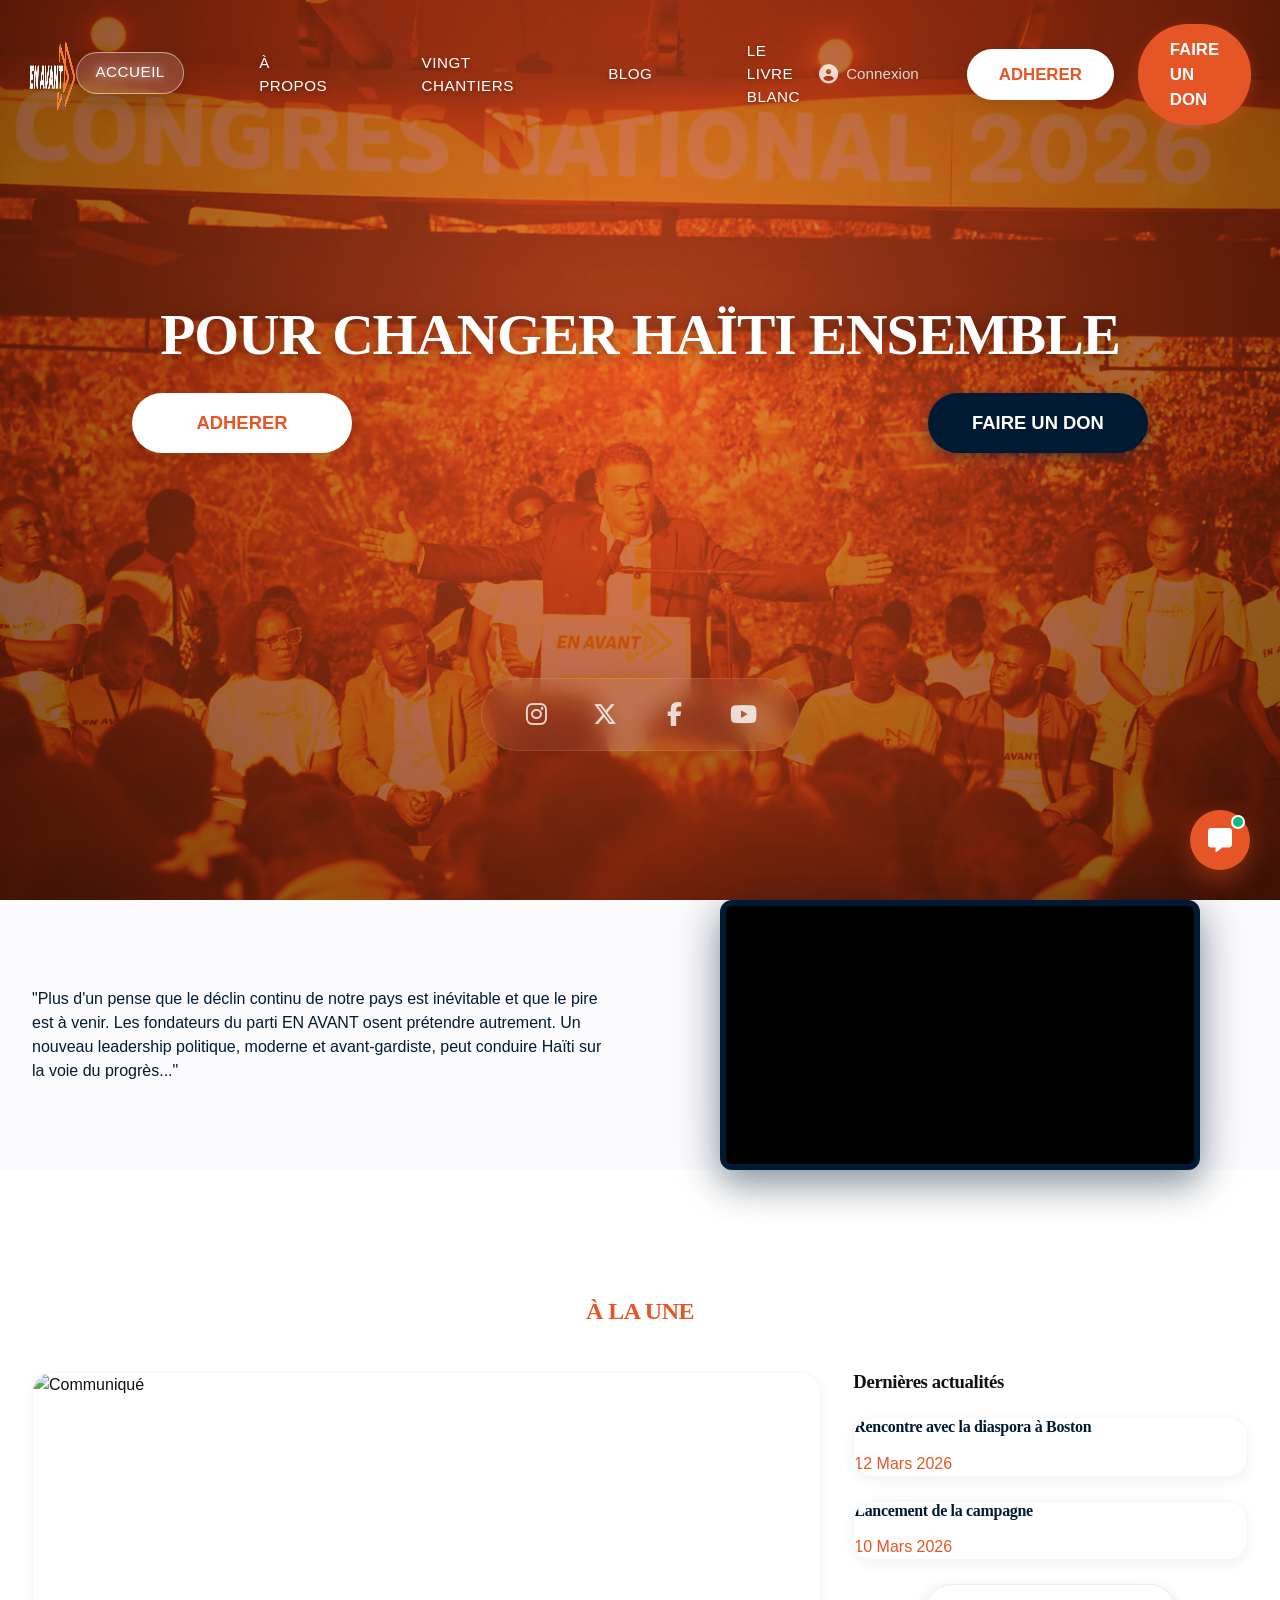
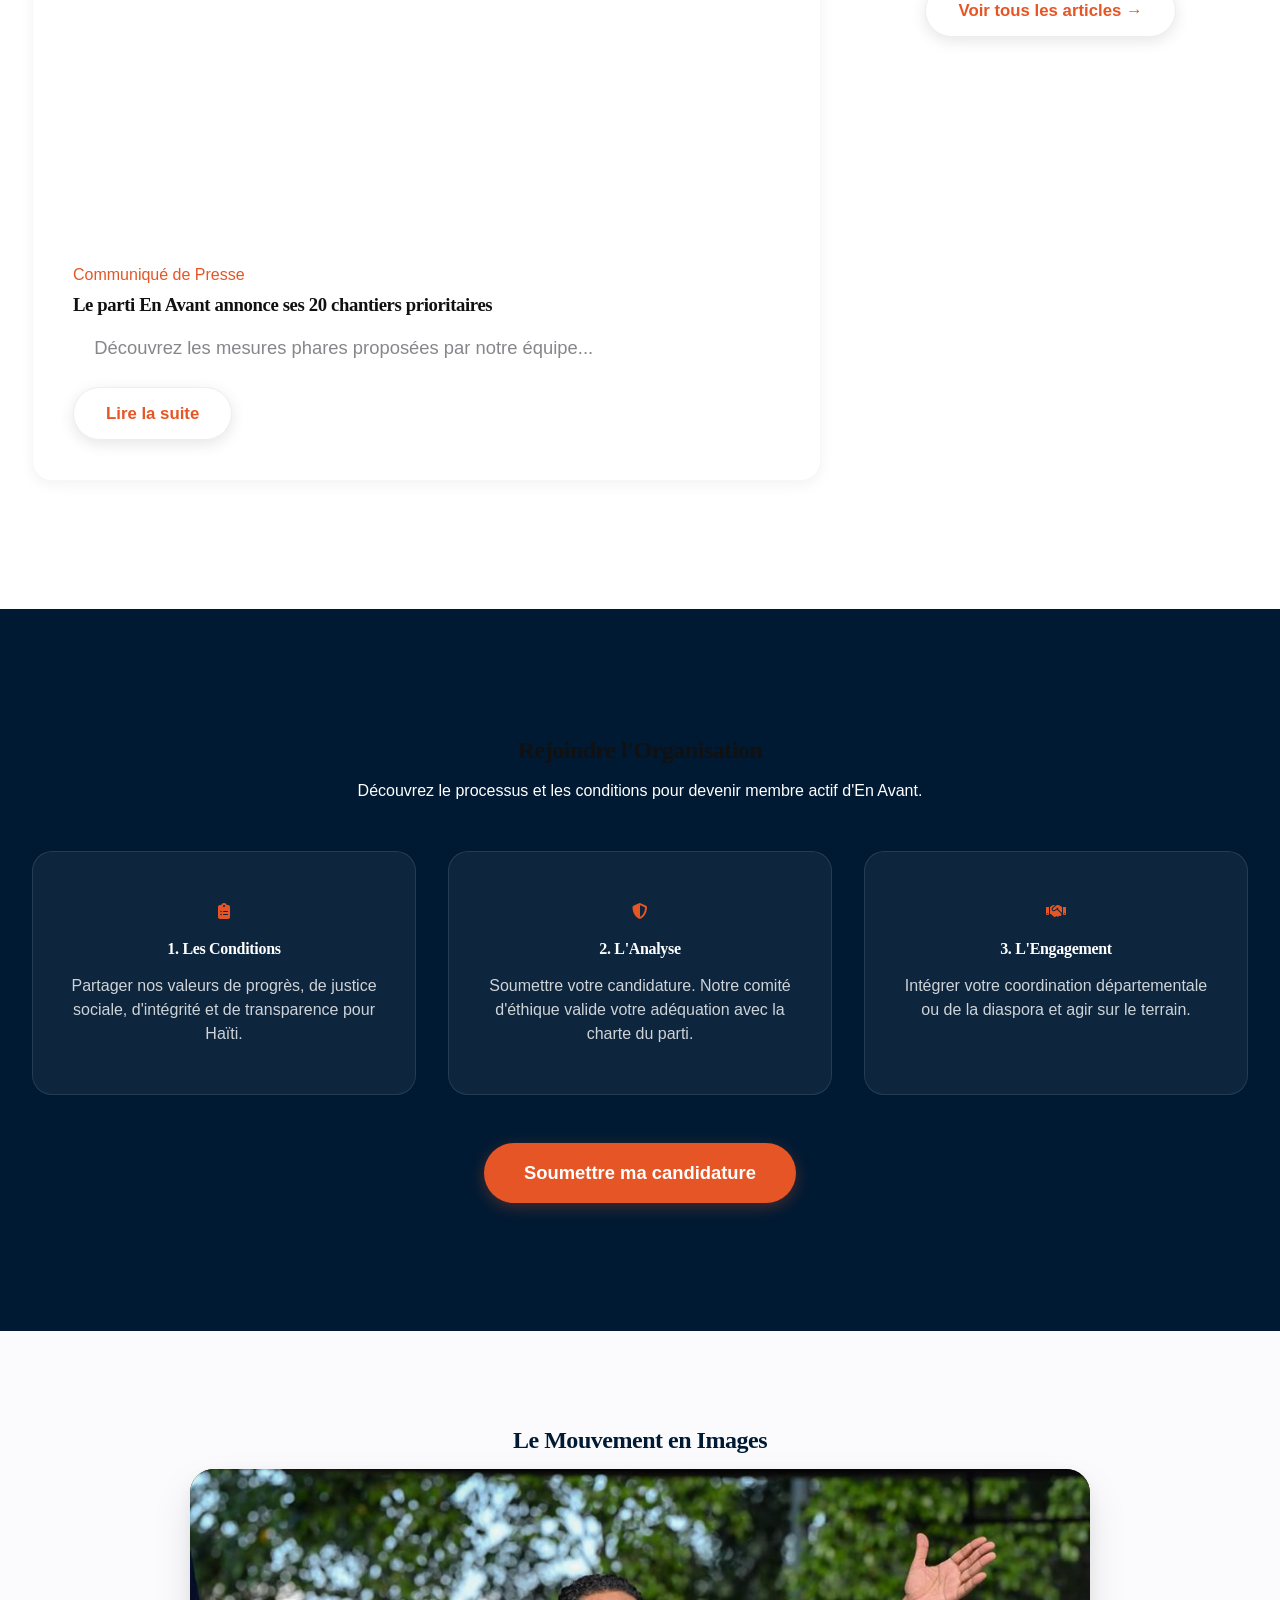
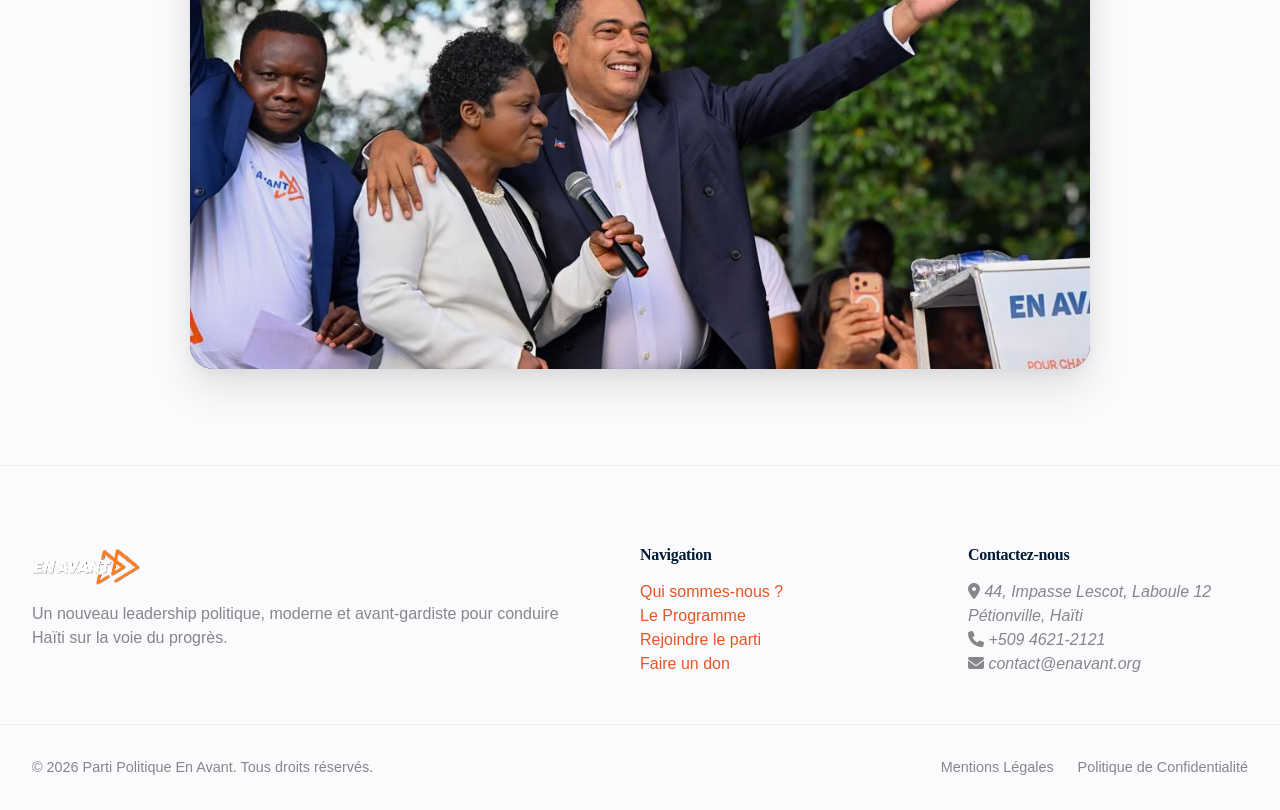
==== index.html @ 516da80d "Modifs dans le CSS" ====
<!DOCTYPE html>
<html lang="fr">
<head>
    <meta charset="UTF-8">
    <meta name="viewport" content="width=device-width, initial-scale=1.0">
    <meta http-equiv="X-UA-Compatible" content="ie=edge">
    
    <title>En Avant | Pour changer Haïti ensemble</title>
    <meta name="description" content="Découvrez le parti politique En Avant. Notre vision, nos 20 chantiers pour Haïti, et comment rejoindre le mouvement.">
    
    <!-- Open Graph & Twitter Cards -->
    <meta property="og:title" content="En Avant | Pour changer Haïti ensemble">
    <meta property="og:description" content="Rejoignez le mouvement pour un nouveau leadership politique, moderne et avant-gardiste.">
    <meta property="og:image" content="https://enavant.org/assets/images/og-banner.jpg">
    <meta property="og:url" content="https://enavant.org">
    <meta name="twitter:card" content="summary_large_image">

    <!-- RESSOURCES EXTERNES -->
    <link rel="preconnect" href="https://fonts.googleapis.com">
    <link rel="preconnect" href="https://fonts.gstatic.com" crossorigin>
    <link rel="stylesheet" href="https://cdnjs.cloudflare.com/ajax/libs/font-awesome/6.5.1/css/all.min.css">
    <link rel="stylesheet" href="css/style.css">
</head>
<body>

    <!-- 1. RIDEAU DE TRANSITION (Loader Chromatique) -->
    <div id="page-transition-loader" class="loader-overlay loader-active">
        <img src="pictures/logo/logo.png" alt="Chargement En Avant" class="loader-logo">
        <div class="spinner-border"></div>
    </div>

    <!-- 2. EN-TÊTE (HEADER DARK GLASS STICKY) -->
    <header id="main-header">
        <div class="container header-container">
            
            <div class="header-logo">
                <a href="index.html" aria-label="Retour à l'accueil">
                    <img src="pictures/logo/logo.png" alt="Logo En Avant">
                </a>
            </div>

            <!-- Navigation Principale (et Panneau Mobile) -->
            <nav id="main-nav" class="header-nav" aria-label="Menu principal">
                <ul>
                    <li><a href="index.html" class="active">ACCUEIL</a></li>
                    <li class="dropdown">
                        <a href="a-propos.html">À PROPOS <i class="icon-chevron-down"></i></a>
                        <ul class="dropdown-menu">
                            <li><a href="a-propos.html#historique">HISTORIQUE</a></li>
                            <li><a href="organisation.html">ORGANISATION</a></li>
                        </ul>
                    </li>
                    <li><a href="vingt-chantiers.html">VINGT CHANTIERS</a></li>
                    <li><a href="blog.html">BLOG</a></li>
                    <li><a href="livre-blanc.html">LE LIVRE BLANC</a></li>
                    
                    <!-- BOUTONS POUR LE MENU MOBILE UNIQUEMENT -->
                    <li class="mobile-only-link mt-4"><a href="login.html"><i class="fa-solid fa-circle-user"></i> Connexion</a></li>
                    <li class="mobile-only-btn"><a href="adherer.html" class="btn btn-outline-primary w-100">Adhérer</a></li>
                    <li class="mobile-only-btn"><a href="don.html" class="btn btn-primary w-100">Faire un don</a></li>
                </ul>
            </nav>

            <div class="header-actions">
                <a href="login.html" class="nav-login" aria-label="Espace Membre">
                    <i class="fa-solid fa-circle-user"></i> Connexion
                </a>
                <div id="google_translate_element" class="translate-widget"></div>
                <a href="adherer.html" class="btn btn-white">ADHERER</a>
                <a href="don.html" class="btn btn-primary">FAIRE UN DON</a>
                
                <button id="btn-mobile-menu" class="btn-hamburger" aria-label="Ouvrir le menu">
                    <span></span><span></span><span></span>
                </button>
            </div>
        </div>
    </header>

    <!-- 3. CONTENU PRINCIPAL -->
    <main>
        
        <!-- HERO BANNER -->
        <section id="hero" class="hero-section">
            <div class="hero-overlay"></div>
            
            <div class="container hero-content text-center">
                <h1 class="hero-title reveal-hidden">POUR CHANGER HAÏTI ENSEMBLE</h1>
                
                <div class="hero-buttons reveal-hidden delay-1">
                    <a href="adherer.html" class="btn btn-white btn-lg">ADHERER</a>
                    <a href="don.html" class="btn btn-primary btn-lg">FAIRE UN DON</a>
                </div>
                
                <ul class="hero-socials reveal-hidden delay-2">
                    <li><a href="https://www.instagram.com/enavant.ht" target="_blank"><i class="fa-brands fa-instagram"></i></a></li>
                    <li><a href="https://x.com/EnAvantHT" target="_blank"><i class="fa-brands fa-x-twitter"></i></a></li>
                    <li><a href="https://www.facebook.com/enavant.ht" target="_blank"><i class="fa-brands fa-facebook-f"></i></a></li>
                    <li><a href="https://www.youtube.com/@mouvementenavant9694" target="_blank"><i class="fa-brands fa-youtube"></i></a></li>
                </ul>
            </div>
        </section>

        <!-- VISION & VIDÉO -->
        <section id="vision" class="vision-section section-diagonale">
            <div class="container">
                <div class="vision-grid">
                    <div class="vision-text reveal-from-left">
                        <blockquote>
                            <p class="h3 fw-light text-secondary">
                                "Plus d'un pense que le déclin continu de notre pays est inévitable et que le pire est à venir. Les fondateurs du parti EN AVANT osent prétendre autrement. Un nouveau leadership politique, moderne et avant-gardiste, peut conduire Haïti sur la voie du progrès..."
                            </p>
                        </blockquote>
                    </div>
                    <div class="vision-video reveal-from-right">
                        <div class="vision-video-wrapper">
                            <!-- CODE CORRIGÉ : L'URL de la vidéo est réparée -->
                            <iframe 
                                src="https://www.youtube.com/embed/DyB86KKDdCI?autoplay=1&mute=1&loop=1&playlist=DyB86KKDdCI&controls=0&showinfo=0&rel=0&modestbranding=1" 
                                title="Vidéo En Avant" 
                                frameborder="0" 
                                allow="accelerometer; autoplay; clipboard-write; encrypted-media; gyroscope; picture-in-picture" 
                                allowfullscreen>
                            </iframe>
                        </div>
                    </div>
                </div>
            </div>
        </section>

        <!-- ACTUALITÉS -->
        <section id="actualites" class="news-section bg-light">
            <div class="container">
                <h2 class="section-title text-center text-primary reveal-hidden">À LA UNE</h2>
                <div class="blog-layout mt-5">
                    <article class="card card-featured reveal-from-left">
                        <div class="image-zoom-container">
                            <img src="pictures/une-press.jpg" alt="Communiqué" class="image-zoom-target" loading="lazy">
                        </div>
                        <div class="card-body">
                            <span class="badge text-primary">Communiqué de Presse</span>
                            <h3 class="card-title mt-2">Le parti En Avant annonce ses 20 chantiers prioritaires</h3>
                            <p class="card-text editorial-content mt-3">Découvrez les mesures phares proposées par notre équipe...</p>
                            <a href="article-details.html" class="btn btn-white mt-4" style="border: 1px solid #eee;">Lire la suite</a>
                        </div>
                    </article>
                    <aside class="news-sidebar reveal-from-right">
                        <h3 class="sidebar-title mb-4">Dernières actualités</h3>
                        <ul class="news-list">
                            <li class="news-item card mb-4"><a href="#" class="d-block p-4"><h4 class="news-item-title text-secondary">Rencontre avec la diaspora à Boston</h4><span class="news-date text-muted">12 Mars 2026</span></a></li>
                            <li class="news-item card mb-4"><a href="#" class="d-block p-4"><h4 class="news-item-title text-secondary">Lancement de la campagne</h4><span class="news-date text-muted">10 Mars 2026</span></a></li>
                            <li class="news-item-more mt-4 text-center"><a href="blog.html" class="btn btn-white" style="border: 1px solid #eee;">Voir tous les articles →</a></li>
                        </ul>
                    </aside>
                </div>
            </div>
        </section>

        <!-- ORGANISATION & ADHÉSION -->
        <section id="rejoindre" class="join-section">
            <div class="container">
                <div class="text-center">
                    <h2 class="section-title text-white reveal-hidden">Rejoindre l'Organisation</h2>
                    <p class="lead reveal-hidden delay-1 mt-3 text-white">Découvrez le processus et les conditions pour devenir membre actif d'En Avant.</p>
                </div>
                <div class="process-grid mt-5 reveal-hidden delay-2">
                    <div class="step-card">
                        <div class="step-icon text-primary"><i class="fa-solid fa-clipboard-list"></i></div>
                        <h4 class="mt-3 text-white">1. Les Conditions</h4>
                        <p class="mt-2 text-white">Partager nos valeurs de progrès, de justice sociale, d'intégrité et de transparence pour Haïti.</p>
                    </div>
                    <div class="step-card">
                        <div class="step-icon text-primary"><i class="fa-solid fa-shield-halved"></i></div>
                        <h4 class="mt-3 text-white">2. L'Analyse</h4>
                        <p class="mt-2 text-white">Soumettre votre candidature. Notre comité d'éthique valide votre adéquation avec la charte du parti.</p>
                    </div>
                    <div class="step-card">
                        <div class="step-icon text-primary"><i class="fa-solid fa-handshake"></i></div>
                        <h4 class="mt-3 text-white">3. L'Engagement</h4>
                        <p class="mt-2 text-white">Intégrer votre coordination départementale ou de la diaspora et agir sur le terrain.</p>
                    </div>
                </div>
                <div class="text-center mt-5 reveal-hidden delay-3">
                    <a href="adherer.html" class="btn btn-primary btn-lg">Soumettre ma candidature</a>
                </div>
            </div>
        </section>

        <!-- GALERIE PHOTO -->
        <section id="galerie" class="gallery-section bg-light" style="padding: 6rem 0;">
            <div class="container">
                <h2 class="section-title text-secondary text-center reveal-hidden mb-5">Le Mouvement en Images</h2>
                <div class="slideshow-container reveal-hidden delay-1">
                    <div class="slide-item active"><img src="pictures/home-galerie/galerie-1.jpeg" class="slide-image"></div>
                    <div class="slide-item"><img src="pictures/home-galerie/galerie-2.jpeg" class="slide-image" loading="lazy"></div>
                    <div class="slide-item"><img src="pictures/home-galerie/galerie-3.jpeg" class="slide-image" loading="lazy"></div>
                    <div class="slide-item"><img src="pictures/home-galerie/galerie-4.jpeg" class="slide-image" loading="lazy"></div>
                    <div class="slide-item"><img src="pictures/home-galerie/galerie-5.jpeg" class="slide-image" loading="lazy"></div>
                    <!-- Tes autres images sont gérées par la même boucle JS -->
                </div>
            </div>
        </section>

    </main>

    <!-- 4. PIED DE PAGE (FOOTER) -->
    <footer class="main-footer">
        <div class="footer-content">
            <div class="container">
                <div class="footer-grid">
                    <div class="footer-col brand-col">
                        <img src="pictures/logo/logo.png" alt="En Avant" class="footer-logo">
                        <p class="mt-3">Un nouveau leadership politique, moderne et avant-gardiste pour conduire Haïti sur la voie du progrès.</p>
                    </div>
                    <div class="footer-col links-col">
                        <h4 class="text-secondary">Navigation</h4>
                        <ul class="mt-3">
                            <li class="mb-2"><a href="a-propos.html">Qui sommes-nous ?</a></li>
                            <li class="mb-2"><a href="vingt-chantiers.html">Le Programme</a></li>
                            <li class="mb-2"><a href="adherer.html">Rejoindre le parti</a></li>
                            <li><a href="don.html">Faire un don</a></li>
                        </ul>
                    </div>
                    <div class="footer-col contact-col">
                        <h4 class="text-secondary">Contactez-nous</h4>
                        <address class="mt-3">
                            <p class="mb-2"><i class="fa-solid fa-location-dot"></i> 44, Impasse Lescot, Laboule 12<br>Pétionville, Haïti</p>
                            <p class="mb-2"><i class="fa-solid fa-phone"></i> +509 4621-2121</p>
                            <p><i class="fa-solid fa-envelope"></i> contact@enavant.org</p>
                        </address>
                    </div>
                </div>
            </div>
        </div>
        <div class="footer-bottom">
            <div class="container d-flex justify-content-between">
                <p class="copyright">&copy; 2026 Parti Politique En Avant. Tous droits réservés.</p>
                <ul class="legal-links">
                    <li><a href="#">Mentions Légales</a></li>
                    <li><a href="#">Politique de Confidentialité</a></li>
                </ul>
            </div>
        </div>
    </footer>

    <!-- 5. ÉLÉMENTS FLOTTANTS & MODALES -->
    <button id="btn-back-to-top" class="btn-floating scroll-hidden" aria-label="Remonter en haut de la page">
        <i class="fa-solid fa-chevron-up"></i>
    </button>

    <div id="chatbot-container">
        <button id="btn-chatbot" class="btn-floating-chat" aria-label="Ouvrir l'assistant virtuel">
            <i class="fa-solid fa-message"></i>
            <span class="chat-notification"></span>
        </button>
    </div>

    <dialog id="modal-feedback" class="modal-dialog-centered">
        <div class="modal-content text-center glass-effect">
            <div class="success-checkmark"><div class="check-icon">✓</div></div>
            <h3 id="modal-feedback-title" class="text-primary mt-4">Titre</h3>
            <p id="modal-feedback-message" class="text-secondary mb-4">Message</p>
            <button class="btn btn-primary" onclick="document.getElementById('modal-feedback').close()">Continuer</button>
        </div>
    </dialog>

    <dialog id="dynamic-modal" class="modal-hidden"></dialog>

    <!-- SCRIPT DE FONCTIONNEMENT -->
    <script>
        window.addEventListener('load', () => {
            setTimeout(() => {
                const loader = document.getElementById('page-transition-loader');
                if(loader) loader.classList.add('loader-hidden');
            }, 800); 
        });

        window.addEventListener('scroll', () => {
            const header = document.getElementById('main-header');
            if (window.scrollY > 50) {
                header.classList.add('scroll-down');
            } else {
                header.classList.remove('scroll-down');
            }
        });

        document.addEventListener("DOMContentLoaded", function() {
            const observerOptions = { root: null, rootMargin: '0px', threshold: 0.15 };
            const observer = new IntersectionObserver((entries, observer) => {
                entries.forEach(entry => {
                    if (entry.isIntersecting) {
                        entry.target.classList.add('is-visible');
                        observer.unobserve(entry.target); 
                    }
                });
            }, observerOptions);
            const hiddenElements = document.querySelectorAll('.reveal-hidden, .reveal-from-left, .reveal-from-right, .delay-1, .delay-2, .delay-3');
            hiddenElements.forEach(el => observer.observe(el));
        });

        const mobileBtn = document.getElementById('btn-mobile-menu');
        const mobileNav = document.getElementById('main-nav');
        if (mobileBtn && mobileNav) {
            mobileBtn.addEventListener('click', () => {
                mobileNav.classList.toggle('menu-open');
                mobileBtn.classList.toggle('is-active');
            });
        }

        const slides = document.querySelectorAll('.slide-item');
        let currentSlide = 0;
        if (slides.length > 0) {
            setInterval(() => {
                slides[currentSlide].classList.remove('active');
                currentSlide = (currentSlide + 1) % slides.length;
                slides[currentSlide].classList.add('active');
            }, 5000); 
        }
    </script>
</body>
</html>
---- css/style.css ----
/* ==========================================================================
   PROJET : EN AVANT - PORTAIL ULTRA-PREMIUM (SAAS & LUXE)
   FICHIER : style.css
   ========================================================================== */

:root {
    --color-primary: #e65525;       
    --color-primary-dark: #8a2b0e;  
    --color-primary-deep: #4a1505;  
    
    --color-dark: #111111;          
    --color-secondary: #001a33;     /* Bleu Nuit */
    --color-bg-light: #fbfbfd;      
    --color-white: #ffffff;
    --color-text-muted: #86868b;    
    
    --font-heading: 'Merriweather', 'Playfair Display', serif; 
    --font-body: 'Montserrat', '-apple-system', sans-serif; 
    
    --shadow-apple: 0 4px 14px 0 rgba(0, 0, 0, 0.05);
    --transition-fast: all 0.2s cubic-bezier(0.25, 0.1, 0.25, 1);
    
    --container-max-width: 1280px;
}

*, *::before, *::after { box-sizing: border-box; margin: 0; padding: 0; }
html { scroll-behavior: smooth; font-size: 16px; }
body { font-family: var(--font-body); color: var(--color-dark); background-color: var(--color-bg-light); line-height: 1.5; overflow-x: hidden; -webkit-font-smoothing: antialiased; }
h1, h2, h3, h4, h5, h6 { font-family: var(--font-heading); color: var(--color-dark); line-height: 1.1; margin-bottom: 1rem; letter-spacing: -0.02em; }
a { text-decoration: none; color: var(--color-primary); transition: var(--transition-fast); }
ul { list-style: none; }
img { max-width: 100%; height: auto; display: block; }

.editorial-content { max-width: 65ch; margin-inline: auto; color: var(--color-text-muted); font-size: 1.15rem; line-height: 1.7; }

.container { width: 100%; max-width: var(--container-max-width); margin: 0 auto; padding: 0 2rem; }
.text-center { text-align: center !important; }
.fw-light { font-weight: 300 !important; }
.text-primary { color: var(--color-primary) !important; }
.text-secondary { color: var(--color-secondary) !important; }
.mt-2 { margin-top: 0.5rem !important; }
.mt-3 { margin-top: 1rem !important; }
.mt-4 { margin-top: 1.5rem !important; }
.mt-5 { margin-top: 3rem !important; }
.mb-4 { margin-bottom: 1.5rem !important; }
.d-flex { display: flex !important; }
.justify-content-center { justify-content: center !important; }
.justify-content-between { justify-content: space-between !important; }
.align-items-center { align-items: center !important; }
.gap-3 { gap: 1.5rem !important; }

/* BOUTONS */
.btn { display: inline-flex; align-items: center; justify-content: center; padding: 0.8rem 2rem; font-family: var(--font-body); font-weight: 600; font-size: 1.05rem; border-radius: 50px; cursor: pointer; border: none; transition: var(--transition-fast); }
.btn-lg { padding: 1rem 2.5rem; font-size: 1.15rem; }
.btn-primary { background-color: var(--color-primary); color: var(--color-white); box-shadow: 0 4px 15px rgba(230, 85, 37, 0.3); }
.btn-primary:hover { background-color: var(--color-primary-dark); transform: scale(1.02); box-shadow: 0 6px 20px rgba(230, 85, 37, 0.5); }
.btn-white { background-color: var(--color-white) !important; color: var(--color-primary) !important; box-shadow: 0 4px 15px rgba(0, 0, 0, 0.1) !important; font-weight: 700 !important; }
.btn-white:hover { background-color: #f8f9fa !important; transform: scale(1.04); box-shadow: 0 8px 25px rgba(0, 0, 0, 0.2) !important; }

/* EN-TÊTE PANORAMIQUE */
#main-header { position: fixed; top: 0; left: 0; width: 100%; z-index: 1000; padding: 1.5rem 0; background: transparent; transition: background 0.4s ease, padding 0.4s ease; }
.header-container { display: flex; justify-content: space-between; align-items: center; width: 98%; max-width: 2000px; margin: 0 auto; padding: 0 1rem; }
.header-logo img { height: 80px; transition: transform 0.3s ease; }
.header-logo img:hover { transform: scale(1.05); }
.header-nav ul { display: flex; align-items: center; gap: 3.5rem; }

.header-nav > ul > li > a { color: var(--color-white); font-weight: 500; font-size: 0.95rem; position: relative; padding: 0.6rem 1.2rem; letter-spacing: 0.5px; text-shadow: 0 2px 5px rgba(0,0,0,0.3); transition: all 0.3s ease; z-index: 1; display: inline-block; }
.header-nav > ul > li > a::before { content: ''; position: absolute; top: 0; left: 0; width: 100%; height: 100%; background: rgba(255, 255, 255, 0.15); backdrop-filter: blur(10px); -webkit-backdrop-filter: blur(10px); border: 1px solid rgba(255, 255, 255, 0.5); border-radius: 50px; z-index: -1; opacity: 0; transform: scale(0.5) translateY(10px); transition: all 0.4s cubic-bezier(0.175, 0.885, 0.32, 1.275); }
.header-nav > ul > li > a:hover, .header-nav > ul > li > a.active { color: var(--color-white) !important; text-shadow: 0 0 10px rgba(255, 255, 255, 0.8), 0 0 20px rgba(255, 255, 255, 0.4); transform: translateY(-2px); }
.header-nav > ul > li > a:hover::before, .header-nav > ul > li > a.active::before { opacity: 1; transform: scale(1) translateY(0); box-shadow: 0 10px 20px rgba(0, 0, 0, 0.15); }

.header-actions { display: flex; align-items: center; gap: 1.5rem; }
.nav-login { display: flex; align-items: center; gap: 0.5rem; color: var(--color-white); font-weight: 500; font-size: 0.95rem; transition: var(--transition-fast); opacity: 0.8; }
.nav-login i { font-size: 1.2rem; }
.nav-login:hover { opacity: 1; color: var(--color-primary); }

/* MENU AU SCROLL (DARK GLASS PERMANENT) */
#main-header.scroll-down {
    background: rgba(15, 23, 42, 0.85) !important; 
    backdrop-filter: blur(24px) saturate(150%) !important; 
    -webkit-backdrop-filter: blur(24px) saturate(150%) !important;
    border-bottom: 1px solid rgba(255, 255, 255, 0.08) !important; 
    padding: 0.8rem 0;
    pointer-events: auto; /* IMPORTANT : Permet de cliquer sur le menu ! */
}
/* On s'assure que le texte reste visible */
#main-header.scroll-down .header-nav { opacity: 1; pointer-events: auto; transform: none; }
#main-header.scroll-down .header-nav > ul > li > a { color: var(--color-white) !important; text-shadow: none; }
#main-header.scroll-down .header-nav > ul > li > a:hover, #main-header.scroll-down .header-nav > ul > li > a.active { color: var(--color-primary) !important; }

/* DROPDOWN */
.dropdown { position: relative; }
.dropdown-menu { position: absolute; top: 100%; left: -1rem; margin-top: 1rem; display: flex !important; flex-direction: column !important; background: rgba(255, 255, 255, 0.95); backdrop-filter: blur(20px); border: 1px solid rgba(0,0,0,0.05); border-radius: 12px; padding: 0.5rem; min-width: 200px; opacity: 0; visibility: hidden; transform: translateY(10px); transition: var(--transition-fast); box-shadow: 0 10px 30px rgba(0,0,0,0.1); z-index: 100; }
.dropdown:hover .dropdown-menu { opacity: 1; visibility: visible; transform: translateY(0); }
.dropdown-menu li { margin: 0; width: 100%; }
.dropdown-menu a { display: block; width: 100%; color: var(--color-dark) !important; padding: 0.75rem 1rem; border-radius: 8px; font-weight: 500 !important; text-shadow: none; transform: none; }
.dropdown-menu a::before { display: none; }
.dropdown-menu a:hover { background-color: var(--color-bg-light); color: var(--color-primary) !important; }

/* HERO BANNER */
.hero-section { position: relative; height: 100vh; min-height: 700px; display: flex; align-items: center; justify-content: center; overflow: hidden; background: radial-gradient(circle at 50% 40%, var(--color-primary) 0%, var(--color-primary-dark) 60%, var(--color-primary-deep) 100%); }
.hero-section::before { content: ''; position: absolute; top: 0; left: 0; width: 100%; height: 100%; background-image: url('../pictures/hero.jpeg'); background-size: cover; background-position: center 20%; background-repeat: no-repeat; filter: grayscale(100%) sepia(100%) hue-rotate(345deg) saturate(250%) contrast(1.1) brightness(1.2); opacity: 0.25; mix-blend-mode: hard-light; z-index: 0; pointer-events: none; }
.hero-content { position: relative; z-index: 2; width: 100%; max-width: 1200px; display: flex; flex-direction: column; align-items: center; margin-top: -5vh; }
.hero-title { color: var(--color-white); font-size: clamp(2rem, 4.5vw, 4.2rem); line-height: 1.1; margin-top: 22vh; margin-bottom: 0; text-shadow: 0 4px 15px rgba(0, 0, 0, 0.4); white-space: nowrap; text-align: center; width: 100%; }
.hero-buttons { display: flex; justify-content: center; align-items: center; gap: 45vw; margin-top: 3vh; width: 100%; }
.hero-buttons .btn { flex-shrink: 0; min-width: 220px; }
#hero .btn-primary { background-color: var(--color-secondary); color: var(--color-white); box-shadow: 0 4px 15px rgba(0, 26, 51, 0.5); }
#hero .btn-primary:hover { background-color: #003366; transform: scale(1.02); box-shadow: 0 6px 20px rgba(0, 26, 51, 0.7); }

.hero-socials { display: inline-flex; justify-content: center; align-items: center; gap: 1.5rem; margin-top: 25vh; padding: 0.8rem 2rem; background: rgba(255, 255, 255, 0.05); backdrop-filter: blur(12px); -webkit-backdrop-filter: blur(12px); border: 1px solid rgba(255, 255, 255, 0.1); border-radius: 50px; box-shadow: 0 10px 30px rgba(0, 0, 0, 0.1); }
.hero-socials a { color: var(--color-white); font-size: 1.5rem; display: flex; justify-content: center; align-items: center; width: 45px; height: 45px; border-radius: 50%; background-color: transparent; transition: var(--transition-fast); opacity: 0.8; }
.hero-socials a:hover { opacity: 1; color: var(--color-primary); background-color: var(--color-white); transform: translateY(-4px) scale(1.1); box-shadow: 0 8px 20px rgba(0, 0, 0, 0.2); }

/* SECTIONS, CARTES & VIDÉO */
.card { background: var(--color-white); border-radius: 20px; border: 1px solid rgba(0,0,0,0.03); box-shadow: var(--shadow-apple); overflow: hidden; transition: transform 0.3s ease, box-shadow 0.3s ease; }
.card:hover { transform: translateY(-5px); box-shadow: 0 20px 40px rgba(0,0,0,0.08); }
.vision-grid { display: grid; grid-template-columns: 1fr; gap: 4rem; align-items: center; }
@media (min-width: 992px) { .vision-grid { grid-template-columns: 1fr 1fr; } }
.vision-video-wrapper { position: relative; width: 100%; max-width: 480px; margin: 0 auto; aspect-ratio: 16 / 9; border-radius: 12px; overflow: hidden; background-color: var(--color-secondary); border: 6px solid var(--color-secondary); box-shadow: 0 15px 35px rgba(0, 26, 51, 0.4), 0 0 60px rgba(0, 26, 51, 0.15); transition: transform 0.4s ease, box-shadow 0.4s ease; }
.vision-video-wrapper:hover { transform: translateY(-5px) scale(1.02); box-shadow: 0 25px 45px rgba(0, 26, 51, 0.5), 0 0 80px rgba(0, 26, 51, 0.2); }
.vision-video-wrapper iframe { position: absolute; top: 0; left: 0; width: 100%; height: 100%; border: none; background-color: #000; }

.news-section { padding: 8rem 0; background-color: var(--color-white); }
.blog-layout { display: grid; grid-template-columns: 1fr; gap: 2rem; }
@media (min-width: 1024px) { .blog-layout { grid-template-columns: 2fr 1fr; align-items: start; } }
.image-zoom-container { overflow: hidden; position: relative; }
.image-zoom-container img { transition: transform 0.8s ease; width: 100%; }
.image-zoom-container:hover img { transform: scale(1.03); }
.card-featured .image-zoom-container { height: 450px; }
.card-featured img { height: 100%; object-fit: cover; }
.card-body { padding: 2.5rem; }

.join-section { padding: 8rem 0; background-color: var(--color-secondary); color: var(--color-white); }
.process-grid { display: grid; grid-template-columns: 1fr; gap: 2rem; }
@media (min-width: 768px) { .process-grid { grid-template-columns: repeat(3, 1fr); } }
.step-card { padding: 3rem 2rem; border-radius: 20px; text-align: center; background: rgba(255, 255, 255, 0.05); border: 1px solid rgba(255, 255, 255, 0.1); transition: var(--transition-fast); }
.step-card:hover { background: rgba(255, 255, 255, 0.08); transform: translateY(-5px); border-color: rgba(230, 85, 37, 0.5); }
.step-card h4 { color: #ffffff !important; }
.step-card p { color: rgba(255, 255, 255, 0.8) !important; }

/* GALERIE DIAPORAMA */
.slideshow-container { position: relative; width: 100%; max-width: 900px; height: 500px; margin: 0 auto; border-radius: 24px; overflow: hidden; box-shadow: var(--shadow-apple), 0 20px 40px rgba(0,0,0,0.1); background-color: var(--color-dark); }
.slide-item { position: absolute; top: 0; left: 0; width: 100%; height: 100%; opacity: 0; visibility: hidden; transition: opacity 1.5s ease-in-out, visibility 1.5s ease-in-out; transform: scale(1.05); }
.slide-item.active { opacity: 1; visibility: visible; transform: scale(1); transition: opacity 1.5s ease-in-out, transform 10s ease-out; }
.slide-image { width: 100%; height: 100%; object-fit: cover; }
@media (max-width: 768px) { .slideshow-container { height: 350px; } }

/* FOOTER */
.main-footer { background-color: var(--color-bg-light); color: var(--color-text-muted); border-top: 1px solid rgba(0,0,0,0.05); }
.footer-content { padding: 5rem 0 3rem; }
.footer-grid { display: grid; grid-template-columns: 1fr; gap: 3rem; }
@media (min-width: 992px) { .footer-grid { grid-template-columns: 2fr 1fr 1fr; } }
.footer-logo { height: 40px; } 
.footer-bottom { border-top: 1px solid rgba(0,0,0,0.05); padding: 2rem 0; font-size: 0.9rem; }
.legal-links { display: flex; gap: 1.5rem; }
.legal-links a { color: var(--color-text-muted); }
.legal-links a:hover { color: var(--color-primary); }

/* MODALES, LOADER & BOUTONS FLOTTANTS */
.loader-overlay { position: fixed; top: 0; left: 0; width: 100%; height: 100vh; background-color: #0f172a; background-image: radial-gradient(circle at 15% 50%, rgba(230, 85, 37, 0.4), transparent 50%), radial-gradient(circle at 85% 30%, rgba(0, 150, 255, 0.2), transparent 50%); z-index: 9999; display: flex; flex-direction: column; align-items: center; justify-content: center; transition: transform 0.8s cubic-bezier(0.77, 0, 0.175, 1), opacity 0.8s ease; }
.loader-logo { height: 120px; margin-bottom: 2rem; filter: drop-shadow(0 10px 20px rgba(0,0,0,0.3)); }
.loader-overlay.loader-hidden { opacity: 0; pointer-events: none; }

.btn-floating { position: fixed; bottom: 110px; right: 35px; width: 45px; height: 45px; border-radius: 50%; background-color: rgba(255,255,255,0.9); backdrop-filter: blur(10px); color: var(--color-dark); border: 1px solid rgba(0,0,0,0.05); box-shadow: 0 5px 15px rgba(0,0,0,0.1); z-index: 98; cursor: pointer; opacity: 1; transform: translateY(0); transition: var(--transition-fast); }
.btn-floating.scroll-hidden { opacity: 0; pointer-events: none; transform: translateY(20px); }
.btn-floating:hover { background-color: var(--color-dark); color: white; transform: translateY(-5px); }

.btn-floating-chat { position: fixed; bottom: 30px; right: 30px; width: 60px; height: 60px; border-radius: 50%; background-color: var(--color-primary); color: var(--color-white); border: none; box-shadow: 0 10px 25px rgba(230, 85, 37, 0.4); z-index: 99; cursor: pointer; display: flex; justify-content: center; align-items: center; font-size: 1.5rem; transition: var(--transition-smooth); }
.btn-floating-chat:hover { transform: scale(1.1) rotate(-5deg); background-color: var(--color-primary-dark); }
.chat-notification { position: absolute; top: 5px; right: 5px; width: 14px; height: 14px; background-color: #10b981; border: 2px solid var(--color-white); border-radius: 50%; }

/* ANIMATIONS (Scroll Reveal) */
.reveal-hidden { opacity: 0; transform: translateY(30px); transition: all 1s cubic-bezier(0.16, 1, 0.3, 1); }
.reveal-from-left { opacity: 0; transform: translateX(-40px); transition: all 1s cubic-bezier(0.16, 1, 0.3, 1); }
.reveal-from-right { opacity: 0; transform: translateX(40px); transition: all 1s cubic-bezier(0.16, 1, 0.3, 1); }
.is-visible { opacity: 1; transform: translate(0); }
.delay-1 { transition-delay: 0.1s; }
.delay-2 { transition-delay: 0.2s; }
.delay-3 { transition-delay: 0.3s; }

/* RESPONSIVE MOBILE & MENU OFF-CANVAS ÉPURÉ IOS */
.mobile-only-link, .mobile-only-btn { display: none !important; }

@media (max-width: 991px) {
    .header-actions .btn { display: none; }
    .nav-login { display: none; } 
    .mobile-only-link, .mobile-only-btn { display: block !important; width: 100%; }
    .mobile-only-btn .btn { padding: 1rem; font-size: 1rem; margin-top: 0.5rem; }
    .w-100 { width: 100%; }
    
    .btn-hamburger { display: flex; flex-direction: column; gap: 5px; background: transparent; border: none; cursor: pointer; z-index: 1001; position: relative; }
    .btn-hamburger span { width: 30px; height: 2px; background-color: var(--color-white); transition: all 0.3s cubic-bezier(0.25, 0.8, 0.25, 1); }
    #main-header.scroll-down .btn-hamburger span { background-color: var(--color-white); } 

    .btn-hamburger.is-active { transform: scale(1.2); margin-right: 1rem; }
    .btn-hamburger.is-active span:nth-child(1) { transform: translateY(7px) rotate(45deg); background-color: var(--color-dark) !important; }
    .btn-hamburger.is-active span:nth-child(2) { opacity: 0; }
    .btn-hamburger.is-active span:nth-child(3) { transform: translateY(-7px) rotate(-45deg); background-color: var(--color-dark) !important; }

    .header-nav {
        position: fixed; top: 0; right: -100%; width: 85%; max-width: 350px; height: 100vh;
        background-color: rgba(255, 255, 255, 0.98); backdrop-filter: blur(30px); -webkit-backdrop-filter: blur(30px);
        border-left: 1px solid rgba(0, 0, 0, 0.05); box-shadow: -20px 0 50px rgba(0,0,0,0.08);
        display: flex; flex-direction: column; justify-content: flex-start; 
        padding: 6rem 3rem; transition: right 0.5s cubic-bezier(0.25, 0.8, 0.25, 1); z-index: 1000; overflow-y: auto;
    }
    .header-nav.menu-open { right: 0; }
    .header-nav ul { display: flex; flex-direction: column; align-items: flex-start; gap: 2.5rem; width: 100%; }
    
    .header-nav > ul > li > a { color: var(--color-secondary) !important; font-size: 1.3rem; font-weight: 400; letter-spacing: 1px; text-transform: uppercase; text-shadow: none; padding: 0; transform: none; }
    .header-nav > ul > li > a::before { display: none; }
    .header-nav > ul > li > a:hover, .header-nav > ul > li > a.active { color: var(--color-primary) !important; text-shadow: none; transform: none; border-bottom: 2px solid var(--color-primary); padding-bottom: 5px; }
    
    .dropdown-menu { position: relative; top: 0; left: 0; box-shadow: none; background: transparent; border: none; padding: 1rem 0 0 1rem; display: none !important; }
    .dropdown:hover .dropdown-menu { display: flex !important; transform: none; opacity: 1; visibility: visible; }
    
    /* Reset Hero Mobile */
    .hero-title { font-size: 2.5rem; white-space: normal; margin-top: 10vh; } 
    .hero-buttons { gap: 1rem; margin-top: 5vh; flex-direction: column; width: 100%; padding: 0 2rem; } 
    .hero-buttons .btn { min-width: 100%; }
    .hero-socials { margin-top: 5vh; }
}
@media (min-width: 992px) { .btn-hamburger { display: none; } }
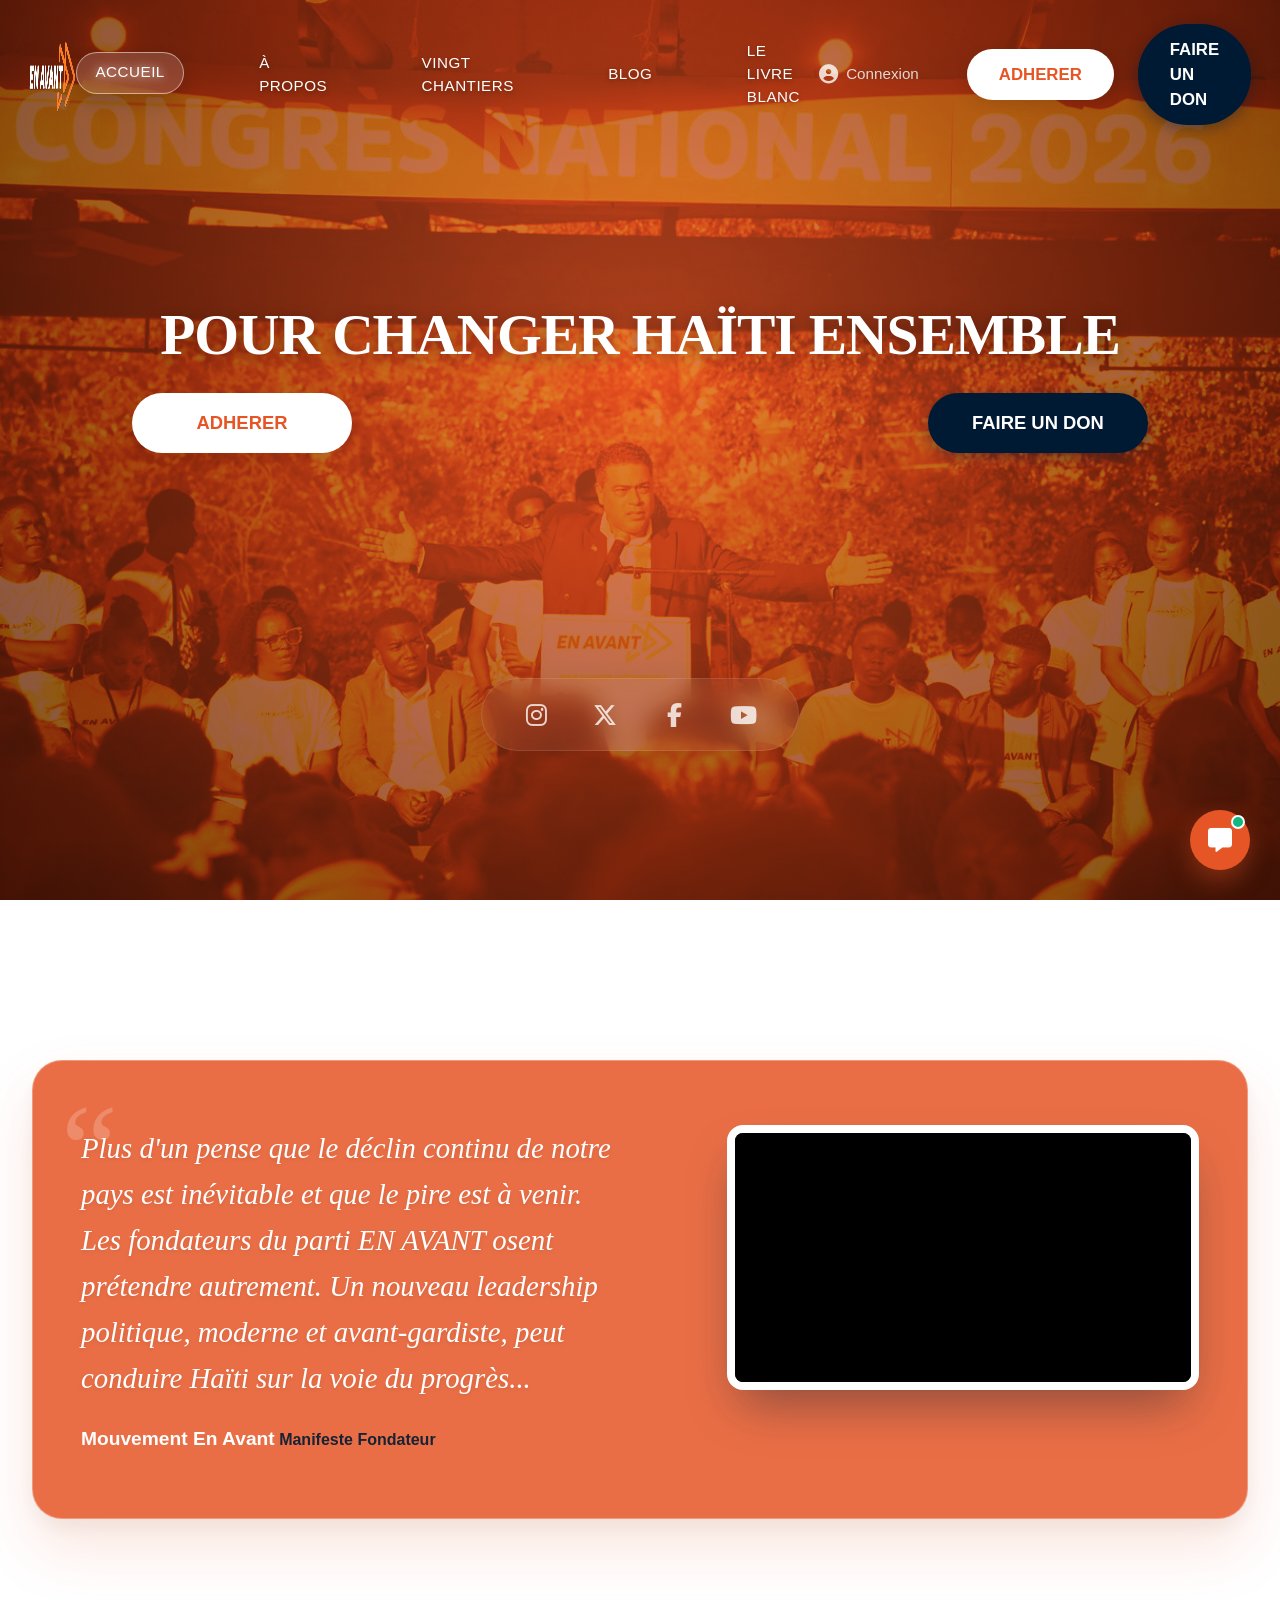
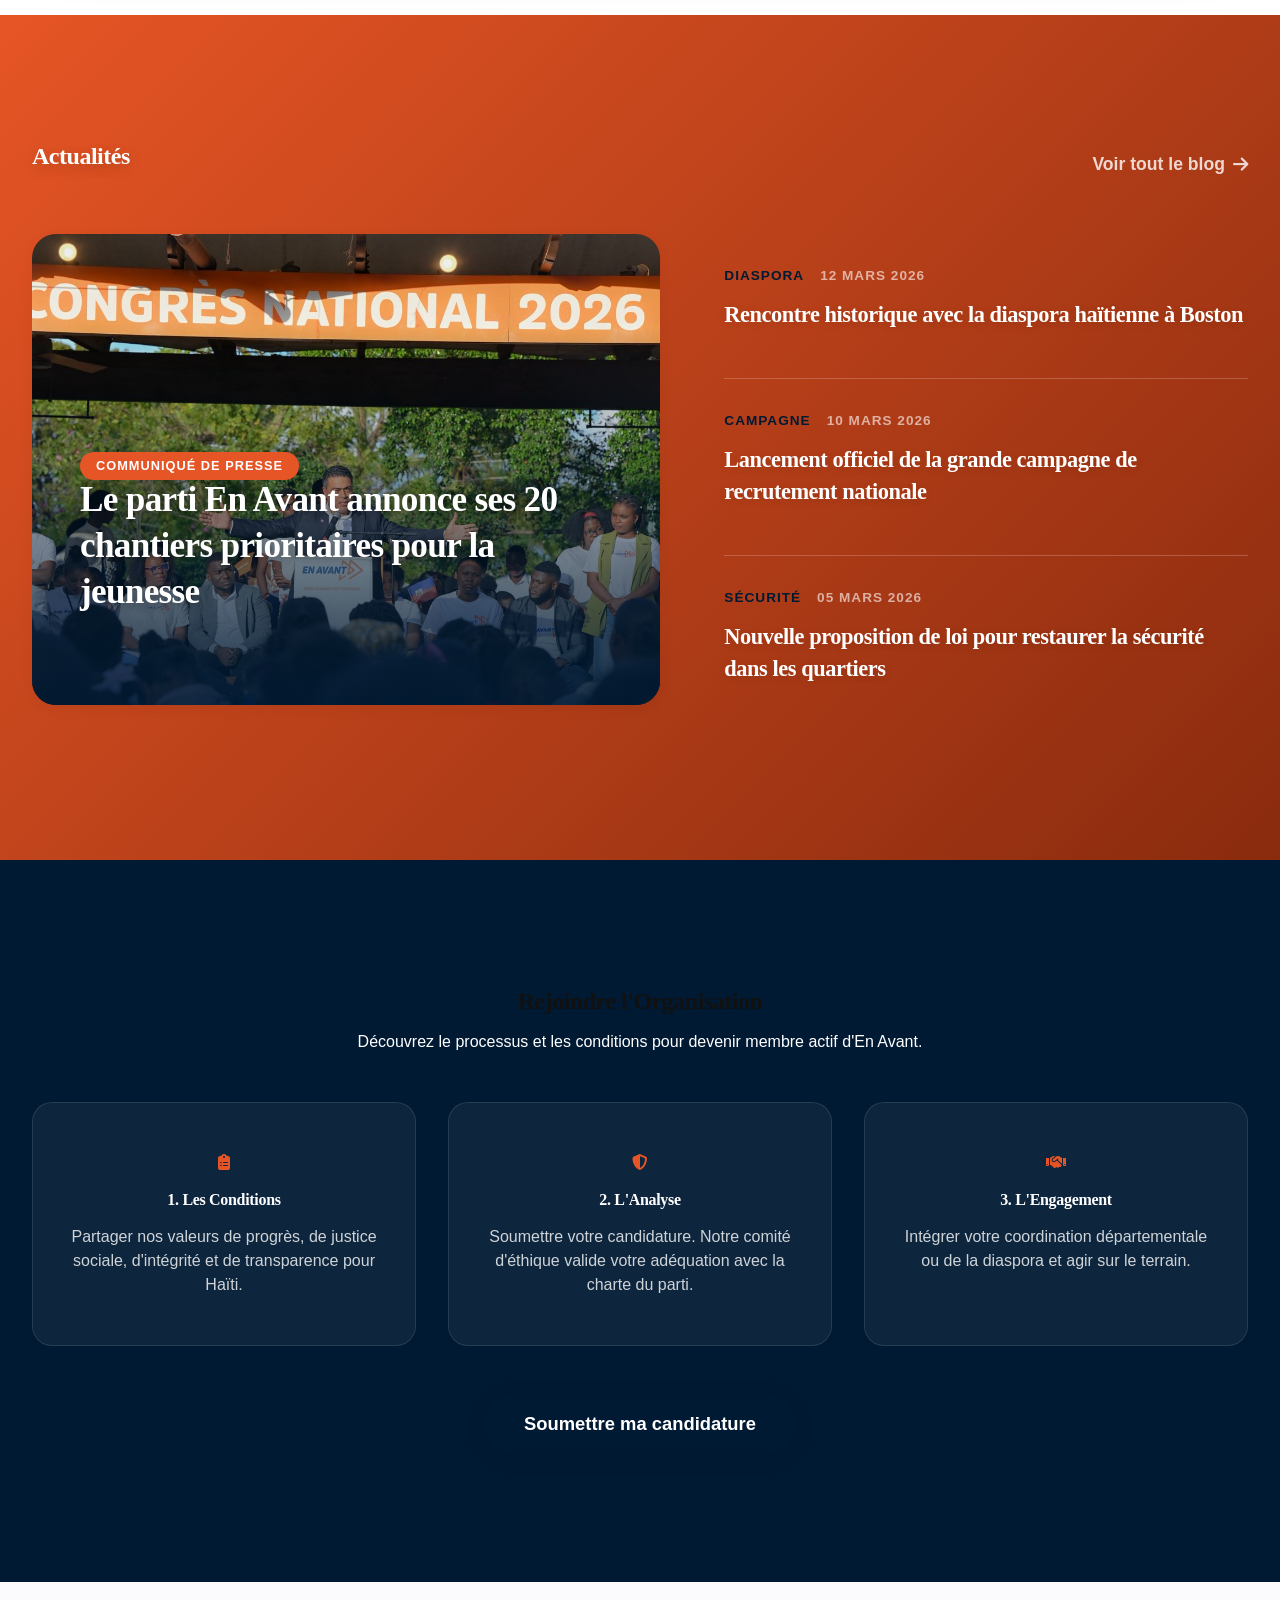
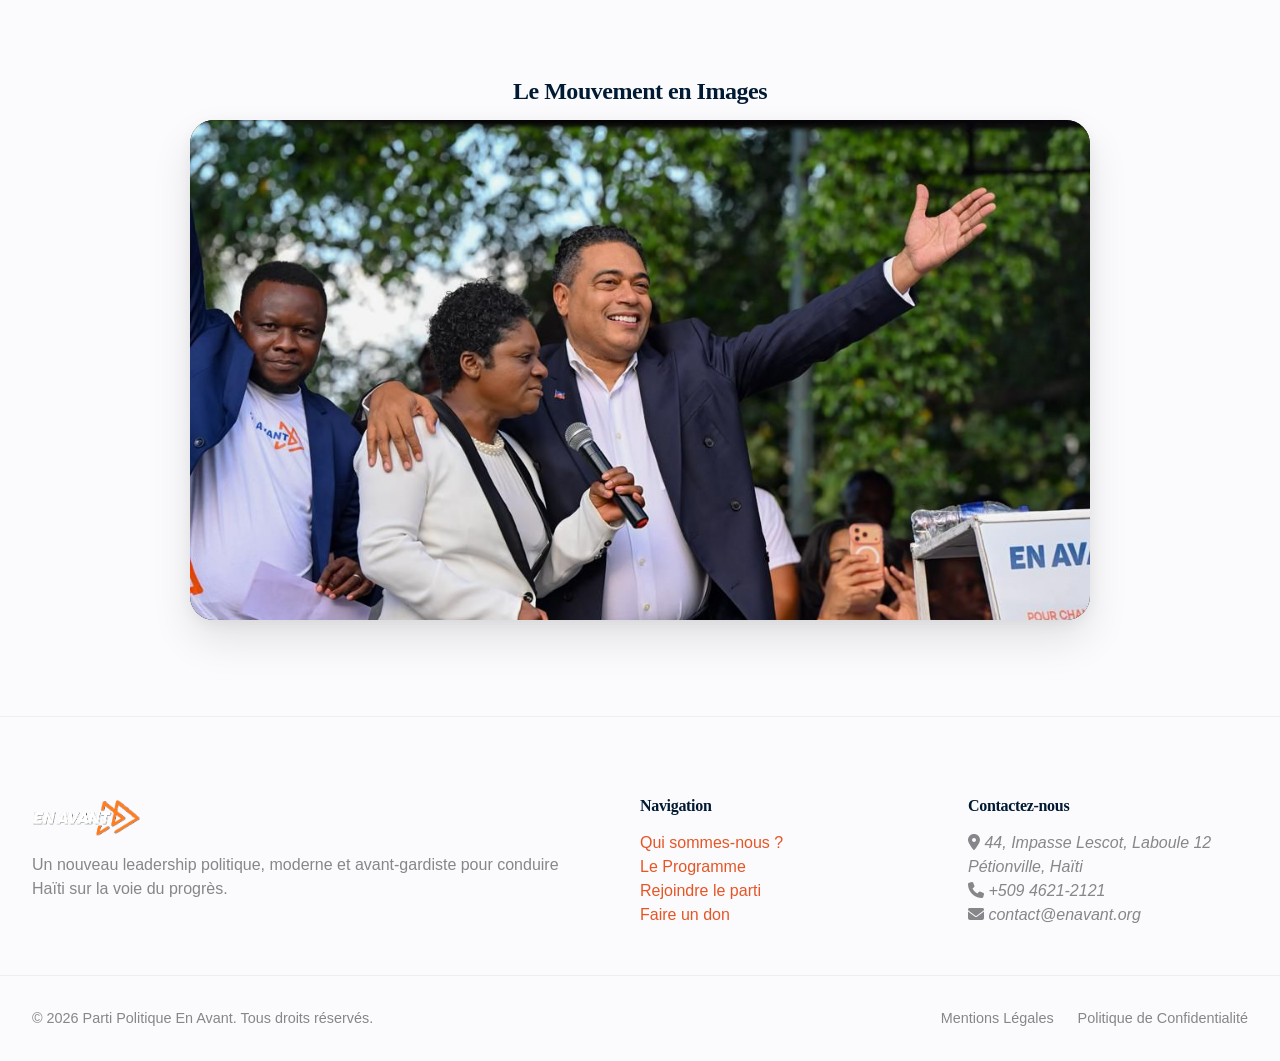
==== commit daeb1c4c: "Modif html et css" ====
--- a/index.html
+++ b/index.html
@@ -101,56 +101,117 @@
         </section>
 
         <!-- VISION & VIDÉO -->
-        <section id="vision" class="vision-section section-diagonale">
-            <div class="container">
-                <div class="vision-grid">
-                    <div class="vision-text reveal-from-left">
-                        <blockquote>
-                            <p class="h3 fw-light text-secondary">
-                                "Plus d'un pense que le déclin continu de notre pays est inévitable et que le pire est à venir. Les fondateurs du parti EN AVANT osent prétendre autrement. Un nouveau leadership politique, moderne et avant-gardiste, peut conduire Haïti sur la voie du progrès..."
-                            </p>
-                        </blockquote>
-                    </div>
-                    <div class="vision-video reveal-from-right">
-                        <div class="vision-video-wrapper">
-                            <!-- CODE CORRIGÉ : L'URL de la vidéo est réparée -->
-                            <iframe 
-                                src="https://www.youtube.com/embed/DyB86KKDdCI?autoplay=1&mute=1&loop=1&playlist=DyB86KKDdCI&controls=0&showinfo=0&rel=0&modestbranding=1" 
-                                title="Vidéo En Avant" 
-                                frameborder="0" 
-                                allow="accelerometer; autoplay; clipboard-write; encrypted-media; gyroscope; picture-in-picture" 
-                                allowfullscreen>
-                            </iframe>
+        <!-- SECTION : VISION & VIDÉO (Premium Card Design) -->
+        <section id="vision" class="vision-section">
+            <div class="container">
+                
+                <!-- L'ÉCRIN PREMIUM : La carte géante asymétrique -->
+                <div class="vision-premium-card reveal-hidden">
+                    <div class="vision-grid">
+                        
+                        <!-- La Citation Majestueuse -->
+                        <div class="vision-text">
+                            <span class="quote-mark">“</span>
+                            <blockquote>
+                                <p class="vision-quote">
+                                    Plus d'un pense que le déclin continu de notre pays est inévitable et que le pire est à venir. Les fondateurs du parti EN AVANT osent prétendre autrement. Un nouveau leadership politique, moderne et avant-gardiste, peut conduire Haïti sur la voie du progrès...
+                                </p>
+                            </blockquote>
+                            <div class="vision-author mt-4">
+                                <strong class="text-primary">Mouvement En Avant</strong>
+                                <span class="d-block text-muted">Manifeste Fondateur</span>
+                            </div>
                         </div>
-                    </div>
-                </div>
+
+                        <!-- La Vidéo (Déborde de la carte) -->
+                        <div class="vision-video">
+                            <div class="vision-video-wrapper">
+                                <iframe 
+                                    src="https://www.youtube.com/embed/DyB86KKDdCI?rel=0&modestbranding=1" 
+                                    title="Vidéo En Avant" 
+                                    frameborder="0" 
+                                    allow="accelerometer; autoplay; clipboard-write; encrypted-media; gyroscope; picture-in-picture" 
+                                    allowfullscreen>
+                                </iframe>
+                            </div>
+                        </div>
+                        
+                    </div>
+                </div>
+                
             </div>
         </section>
 
         <!-- ACTUALITÉS -->
-        <section id="actualites" class="news-section bg-light">
-            <div class="container">
-                <h2 class="section-title text-center text-primary reveal-hidden">À LA UNE</h2>
-                <div class="blog-layout mt-5">
-                    <article class="card card-featured reveal-from-left">
-                        <div class="image-zoom-container">
-                            <img src="pictures/une-press.jpg" alt="Communiqué" class="image-zoom-target" loading="lazy">
-                        </div>
-                        <div class="card-body">
-                            <span class="badge text-primary">Communiqué de Presse</span>
-                            <h3 class="card-title mt-2">Le parti En Avant annonce ses 20 chantiers prioritaires</h3>
-                            <p class="card-text editorial-content mt-3">Découvrez les mesures phares proposées par notre équipe...</p>
-                            <a href="article-details.html" class="btn btn-white mt-4" style="border: 1px solid #eee;">Lire la suite</a>
-                        </div>
+        <!-- SECTION : ACTUALITÉS (Blog Vitrine Premium) -->
+        <section id="actualites" class="news-section">
+            <div class="container">
+                
+                <div class="section-header d-flex justify-content-between align-items-center mb-5 reveal-hidden">
+                    <h2 class="section-title text-secondary m-0">Actualités</h2>
+                    <a href="blog.html" class="link-discover text-primary">Voir tout le blog <i class="fa-solid fa-arrow-right"></i></a>
+                </div>
+                
+                <div class="blog-layout">
+                    
+                    <!-- L'Article Majeur (Image Pleine avec Overlay) -->
+                    <article class="news-featured reveal-from-left">
+                        <a href="article-details.html" class="featured-link">
+                            <img src="pictures/hero.jpeg" alt="Communiqué" class="featured-img" loading="lazy">
+                            <div class="featured-overlay">
+                                <div class="featured-content">
+                                    <span class="badge-premium">Communiqué de Presse</span>
+                                    <h3 class="featured-title">Le parti En Avant annonce ses 20 chantiers prioritaires pour la jeunesse</h3>
+                                    <span class="featured-read-more">Lire l'article <i class="fa-solid fa-arrow-right"></i></span>
+                                </div>
+                            </div>
+                        </a>
                     </article>
-                    <aside class="news-sidebar reveal-from-right">
-                        <h3 class="sidebar-title mb-4">Dernières actualités</h3>
-                        <ul class="news-list">
-                            <li class="news-item card mb-4"><a href="#" class="d-block p-4"><h4 class="news-item-title text-secondary">Rencontre avec la diaspora à Boston</h4><span class="news-date text-muted">12 Mars 2026</span></a></li>
-                            <li class="news-item card mb-4"><a href="#" class="d-block p-4"><h4 class="news-item-title text-secondary">Lancement de la campagne</h4><span class="news-date text-muted">10 Mars 2026</span></a></li>
-                            <li class="news-item-more mt-4 text-center"><a href="blog.html" class="btn btn-white" style="border: 1px solid #eee;">Voir tous les articles →</a></li>
+
+                    <!-- La Liste Épurée (Style iOS) avec Thumbnails au survol -->
+                    <aside class="news-list-container reveal-from-right">
+                        <ul class="news-list-clean">
+                            
+                            <!-- Article Liste 1 -->
+                            <li class="news-list-item">
+                                <a href="#" class="news-item-link">
+                                    <div class="news-item-meta">
+                                        <span class="news-category text-primary">Diaspora</span>
+                                        <span class="news-date">12 Mars 2026</span>
+                                    </div>
+                                    <h4 class="news-item-title">Rencontre historique avec la diaspora haïtienne à Boston</h4>
+                                    <!-- L'image cachée qui apparaîtra au survol -->
+                                    <img src="pictures/galerie-1.jpg" alt="Miniature" class="hover-thumbnail">
+                                </a>
+                            </li>
+
+                            <!-- Article Liste 2 -->
+                            <li class="news-list-item">
+                                <a href="#" class="news-item-link">
+                                    <div class="news-item-meta">
+                                        <span class="news-category text-primary">Campagne</span>
+                                        <span class="news-date">10 Mars 2026</span>
+                                    </div>
+                                    <h4 class="news-item-title">Lancement officiel de la grande campagne de recrutement nationale</h4>
+                                    <img src="pictures/galerie-2.jpg" alt="Miniature" class="hover-thumbnail">
+                                </a>
+                            </li>
+                            
+                            <!-- Article Liste 3 -->
+                            <li class="news-list-item">
+                                <a href="#" class="news-item-link">
+                                    <div class="news-item-meta">
+                                        <span class="news-category text-primary">Sécurité</span>
+                                        <span class="news-date">05 Mars 2026</span>
+                                    </div>
+                                    <h4 class="news-item-title">Nouvelle proposition de loi pour restaurer la sécurité dans les quartiers</h4>
+                                    <img src="pictures/galerie-3.jpg" alt="Miniature" class="hover-thumbnail">
+                                </a>
+                            </li>
+
                         </ul>
                     </aside>
+                    
                 </div>
             </div>
         </section>
@@ -315,6 +376,21 @@
                 slides[currentSlide].classList.add('active');
             }, 5000); 
         }
+// 6. LE HACK VIDÉO (Injecte YouTube avec le son au clic)
+        const videoFacades = document.querySelectorAll('.video-facade');
+        
+        videoFacades.forEach(facade => {
+            facade.addEventListener('click', function() {
+                const videoId = this.getAttribute('data-youtube-id');
+                const playerSlot = this.querySelector('#youtube-player-slot');
+                
+                // L'astuce : On demande 'autoplay=1' (démarre tout de suite) 
+                // Mais comme l'utilisateur vient de CLIQUER, le navigateur autorise le son !
+                const iframeHTML = `<iframe width="100%" height="100%" src="https://www.youtube.com/embed/${videoId}?autoplay=1&rel=0&modestbranding=1&controls=1" title="YouTube video player" frameborder="0" allow="accelerometer; autoplay; clipboard-write; encrypted-media; gyroscope; picture-in-picture" allowfullscreen></iframe>`;
+                
+                playerSlot.innerHTML = iframeHTML;
+            });
+        });
     </script>
 </body>
 </html>
--- a/css/style.css
+++ b/css/style.css
@@ -3,13 +3,16 @@
    FICHIER : style.css
    ========================================================================== */
 
+/* ==========================================
+   1. DESIGN SYSTEM (Variables Globales)
+   ========================================== */
 :root {
     --color-primary: #e65525;       
     --color-primary-dark: #8a2b0e;  
     --color-primary-deep: #4a1505;  
     
     --color-dark: #111111;          
-    --color-secondary: #001a33;     /* Bleu Nuit */
+    --color-secondary: #001a33;     /* Bleu Nuit / Marine Institutionnel */
     --color-bg-light: #fbfbfd;      
     --color-white: #ffffff;
     --color-text-muted: #86868b;    
@@ -23,113 +26,332 @@
     --container-max-width: 1280px;
 }
 
+/* ==========================================
+   2. RESET & TYPOGRAPHIE
+   ========================================== */
 *, *::before, *::after { box-sizing: border-box; margin: 0; padding: 0; }
+
 html { scroll-behavior: smooth; font-size: 16px; }
-body { font-family: var(--font-body); color: var(--color-dark); background-color: var(--color-bg-light); line-height: 1.5; overflow-x: hidden; -webkit-font-smoothing: antialiased; }
-h1, h2, h3, h4, h5, h6 { font-family: var(--font-heading); color: var(--color-dark); line-height: 1.1; margin-bottom: 1rem; letter-spacing: -0.02em; }
+
+body {
+    font-family: var(--font-body);
+    color: var(--color-dark);
+    background-color: var(--color-bg-light);
+    line-height: 1.5;
+    overflow-x: hidden;
+    -webkit-font-smoothing: antialiased; 
+}
+
+h1, h2, h3, h4, h5, h6 {
+    font-family: var(--font-heading);
+    color: var(--color-dark);
+    line-height: 1.1;
+    margin-bottom: 1rem;
+    letter-spacing: -0.02em; 
+}
+
 a { text-decoration: none; color: var(--color-primary); transition: var(--transition-fast); }
 ul { list-style: none; }
 img { max-width: 100%; height: auto; display: block; }
 
-.editorial-content { max-width: 65ch; margin-inline: auto; color: var(--color-text-muted); font-size: 1.15rem; line-height: 1.7; }
-
+.editorial-content {
+    max-width: 65ch; 
+    margin-inline: auto;
+    color: var(--color-text-muted);
+    font-size: 1.15rem;
+    line-height: 1.7;
+}
+
+/* ==========================================
+   3. UTILITAIRES & LAYOUT
+   ========================================== */
 .container { width: 100%; max-width: var(--container-max-width); margin: 0 auto; padding: 0 2rem; }
+
 .text-center { text-align: center !important; }
 .fw-light { font-weight: 300 !important; }
 .text-primary { color: var(--color-primary) !important; }
 .text-secondary { color: var(--color-secondary) !important; }
+
 .mt-2 { margin-top: 0.5rem !important; }
 .mt-3 { margin-top: 1rem !important; }
 .mt-4 { margin-top: 1.5rem !important; }
 .mt-5 { margin-top: 3rem !important; }
 .mb-4 { margin-bottom: 1.5rem !important; }
+
 .d-flex { display: flex !important; }
 .justify-content-center { justify-content: center !important; }
 .justify-content-between { justify-content: space-between !important; }
 .align-items-center { align-items: center !important; }
 .gap-3 { gap: 1.5rem !important; }
 
-/* BOUTONS */
-.btn { display: inline-flex; align-items: center; justify-content: center; padding: 0.8rem 2rem; font-family: var(--font-body); font-weight: 600; font-size: 1.05rem; border-radius: 50px; cursor: pointer; border: none; transition: var(--transition-fast); }
+/* ==========================================
+   4. BOUTONS : LE MINIMALISME APPLE
+   ========================================== */
+.btn {
+    display: inline-flex;
+    align-items: center;
+    justify-content: center;
+    padding: 0.8rem 2rem;
+    font-family: var(--font-body);
+    font-weight: 600;
+    font-size: 1.05rem;
+    border-radius: 50px; 
+    cursor: pointer;
+    border: none;
+    transition: var(--transition-fast);
+}
+
 .btn-lg { padding: 1rem 2.5rem; font-size: 1.15rem; }
-.btn-primary { background-color: var(--color-primary); color: var(--color-white); box-shadow: 0 4px 15px rgba(230, 85, 37, 0.3); }
-.btn-primary:hover { background-color: var(--color-primary-dark); transform: scale(1.02); box-shadow: 0 6px 20px rgba(230, 85, 37, 0.5); }
-.btn-white { background-color: var(--color-white) !important; color: var(--color-primary) !important; box-shadow: 0 4px 15px rgba(0, 0, 0, 0.1) !important; font-weight: 700 !important; }
-.btn-white:hover { background-color: #f8f9fa !important; transform: scale(1.04); box-shadow: 0 8px 25px rgba(0, 0, 0, 0.2) !important; }
-
-/* EN-TÊTE PANORAMIQUE */
-#main-header { position: fixed; top: 0; left: 0; width: 100%; z-index: 1000; padding: 1.5rem 0; background: transparent; transition: background 0.4s ease, padding 0.4s ease; }
+
+/* Bouton Principal (Faire un Don) -> BLEU MARINE PARTOUT */
+.btn-primary {
+    background-color: var(--color-secondary);
+    color: var(--color-white) !important;
+    box-shadow: 0 4px 15px rgba(0, 26, 51, 0.4);
+}
+.btn-primary:hover {
+    background-color: #003366; 
+    transform: scale(1.02);
+    box-shadow: 0 6px 20px rgba(0, 26, 51, 0.6);
+}
+
+/* Bouton Blanc Premium (Adhérer) -> BLANC PARTOUT */
+.btn-white {
+    background-color: var(--color-white) !important;
+    color: var(--color-primary) !important; 
+    box-shadow: 0 4px 15px rgba(0, 0, 0, 0.1) !important; 
+    font-weight: 700 !important; 
+}
+.btn-white:hover {
+    background-color: #f8f9fa !important;
+    transform: scale(1.04);
+    box-shadow: 0 8px 25px rgba(0, 0, 0, 0.2) !important;
+}
+
+/* ==========================================
+   5. EN-TÊTE & MENU (EXTRAVAGANCE PREMIUM)
+   ========================================== */
+#main-header {
+    position: fixed;
+    top: 0; left: 0; width: 100%;
+    z-index: 1000;
+    padding: 1.5rem 0;
+    background: transparent; 
+    transition: background 0.4s ease, padding 0.4s ease;
+}
+
 .header-container { display: flex; justify-content: space-between; align-items: center; width: 98%; max-width: 2000px; margin: 0 auto; padding: 0 1rem; }
-.header-logo img { height: 80px; transition: transform 0.3s ease; }
+.header-logo img { height: 80px; transition: transform 0.3s ease;}
 .header-logo img:hover { transform: scale(1.05); }
+
 .header-nav ul { display: flex; align-items: center; gap: 3.5rem; }
 
-.header-nav > ul > li > a { color: var(--color-white); font-weight: 500; font-size: 0.95rem; position: relative; padding: 0.6rem 1.2rem; letter-spacing: 0.5px; text-shadow: 0 2px 5px rgba(0,0,0,0.3); transition: all 0.3s ease; z-index: 1; display: inline-block; }
-.header-nav > ul > li > a::before { content: ''; position: absolute; top: 0; left: 0; width: 100%; height: 100%; background: rgba(255, 255, 255, 0.15); backdrop-filter: blur(10px); -webkit-backdrop-filter: blur(10px); border: 1px solid rgba(255, 255, 255, 0.5); border-radius: 50px; z-index: -1; opacity: 0; transform: scale(0.5) translateY(10px); transition: all 0.4s cubic-bezier(0.175, 0.885, 0.32, 1.275); }
-.header-nav > ul > li > a:hover, .header-nav > ul > li > a.active { color: var(--color-white) !important; text-shadow: 0 0 10px rgba(255, 255, 255, 0.8), 0 0 20px rgba(255, 255, 255, 0.4); transform: translateY(-2px); }
-.header-nav > ul > li > a:hover::before, .header-nav > ul > li > a.active::before { opacity: 1; transform: scale(1) translateY(0); box-shadow: 0 10px 20px rgba(0, 0, 0, 0.15); }
+.header-nav > ul > li > a {
+    color: var(--color-white);
+    font-weight: 500; 
+    font-size: 0.95rem; 
+    position: relative;
+    padding: 0.6rem 1.2rem; 
+    letter-spacing: 0.5px;
+    text-shadow: 0 2px 5px rgba(0,0,0,0.3); 
+    transition: all 0.3s ease;
+    z-index: 1; 
+    display: inline-block;
+}
+
+.header-nav > ul > li > a::before {
+    content: '';
+    position: absolute;
+    top: 0; left: 0; width: 100%; height: 100%;
+    background: rgba(255, 255, 255, 0.15); 
+    backdrop-filter: blur(10px); 
+    -webkit-backdrop-filter: blur(10px);
+    border: 1px solid rgba(255, 255, 255, 0.5); 
+    border-radius: 50px; 
+    z-index: -1; 
+    opacity: 0;
+    transform: scale(0.5) translateY(10px); 
+    transition: all 0.4s cubic-bezier(0.175, 0.885, 0.32, 1.275); 
+}
+
+.header-nav > ul > li > a:hover, 
+.header-nav > ul > li > a.active { 
+    color: var(--color-white) !important;
+    text-shadow: 0 0 10px rgba(255, 255, 255, 0.8), 0 0 20px rgba(255, 255, 255, 0.4); 
+    transform: translateY(-2px); 
+}
+
+.header-nav > ul > li > a:hover::before, 
+.header-nav > ul > li > a.active::before {
+    opacity: 1;
+    transform: scale(1) translateY(0); 
+    box-shadow: 0 10px 20px rgba(0, 0, 0, 0.15); 
+}
 
 .header-actions { display: flex; align-items: center; gap: 1.5rem; }
-.nav-login { display: flex; align-items: center; gap: 0.5rem; color: var(--color-white); font-weight: 500; font-size: 0.95rem; transition: var(--transition-fast); opacity: 0.8; }
+
+.nav-login {
+    display: flex; align-items: center; gap: 0.5rem;
+    color: var(--color-white); font-weight: 500; font-size: 0.95rem;
+    transition: var(--transition-fast); opacity: 0.8;
+}
 .nav-login i { font-size: 1.2rem; }
 .nav-login:hover { opacity: 1; color: var(--color-primary); }
 
-/* MENU AU SCROLL (DARK GLASS PERMANENT) */
+/* --- Menu au SCROLL : Dark Glass Permanent (SaaS Style) --- */
 #main-header.scroll-down {
     background: rgba(15, 23, 42, 0.85) !important; 
     backdrop-filter: blur(24px) saturate(150%) !important; 
     -webkit-backdrop-filter: blur(24px) saturate(150%) !important;
     border-bottom: 1px solid rgba(255, 255, 255, 0.08) !important; 
     padding: 0.8rem 0;
-    pointer-events: auto; /* IMPORTANT : Permet de cliquer sur le menu ! */
-}
-/* On s'assure que le texte reste visible */
+    pointer-events: auto; 
+}
 #main-header.scroll-down .header-nav { opacity: 1; pointer-events: auto; transform: none; }
 #main-header.scroll-down .header-nav > ul > li > a { color: var(--color-white) !important; text-shadow: none; }
 #main-header.scroll-down .header-nav > ul > li > a:hover, #main-header.scroll-down .header-nav > ul > li > a.active { color: var(--color-primary) !important; }
 
-/* DROPDOWN */
+/* --- DROPDOWN (Menu déroulant) --- */
 .dropdown { position: relative; }
-.dropdown-menu { position: absolute; top: 100%; left: -1rem; margin-top: 1rem; display: flex !important; flex-direction: column !important; background: rgba(255, 255, 255, 0.95); backdrop-filter: blur(20px); border: 1px solid rgba(0,0,0,0.05); border-radius: 12px; padding: 0.5rem; min-width: 200px; opacity: 0; visibility: hidden; transform: translateY(10px); transition: var(--transition-fast); box-shadow: 0 10px 30px rgba(0,0,0,0.1); z-index: 100; }
+.dropdown-menu {
+    position: absolute; top: 100%; left: -1rem; margin-top: 1rem;
+    display: flex !important; flex-direction: column !important;
+    background: rgba(255, 255, 255, 0.95); backdrop-filter: blur(20px);
+    border: 1px solid rgba(0,0,0,0.05); border-radius: 12px;
+    padding: 0.5rem; min-width: 200px;
+    opacity: 0; visibility: hidden; transform: translateY(10px);
+    transition: var(--transition-fast); box-shadow: 0 10px 30px rgba(0,0,0,0.1);
+    z-index: 100;
+}
 .dropdown:hover .dropdown-menu { opacity: 1; visibility: visible; transform: translateY(0); }
 .dropdown-menu li { margin: 0; width: 100%; }
-.dropdown-menu a { display: block; width: 100%; color: var(--color-dark) !important; padding: 0.75rem 1rem; border-radius: 8px; font-weight: 500 !important; text-shadow: none; transform: none; }
+.dropdown-menu a {
+    display: block; width: 100%; color: var(--color-dark) !important;
+    padding: 0.75rem 1rem; border-radius: 8px; font-weight: 500 !important;
+    text-shadow: none; transform: none; 
+}
 .dropdown-menu a::before { display: none; }
 .dropdown-menu a:hover { background-color: var(--color-bg-light); color: var(--color-primary) !important; }
 
-/* HERO BANNER */
-.hero-section { position: relative; height: 100vh; min-height: 700px; display: flex; align-items: center; justify-content: center; overflow: hidden; background: radial-gradient(circle at 50% 40%, var(--color-primary) 0%, var(--color-primary-dark) 60%, var(--color-primary-deep) 100%); }
-.hero-section::before { content: ''; position: absolute; top: 0; left: 0; width: 100%; height: 100%; background-image: url('../pictures/hero.jpeg'); background-size: cover; background-position: center 20%; background-repeat: no-repeat; filter: grayscale(100%) sepia(100%) hue-rotate(345deg) saturate(250%) contrast(1.1) brightness(1.2); opacity: 0.25; mix-blend-mode: hard-light; z-index: 0; pointer-events: none; }
-.hero-content { position: relative; z-index: 2; width: 100%; max-width: 1200px; display: flex; flex-direction: column; align-items: center; margin-top: -5vh; }
-.hero-title { color: var(--color-white); font-size: clamp(2rem, 4.5vw, 4.2rem); line-height: 1.1; margin-top: 22vh; margin-bottom: 0; text-shadow: 0 4px 15px rgba(0, 0, 0, 0.4); white-space: nowrap; text-align: center; width: 100%; }
-.hero-buttons { display: flex; justify-content: center; align-items: center; gap: 45vw; margin-top: 3vh; width: 100%; }
+/* ==========================================
+   6. HERO BANNER : CADRAGE MILLIMÉTRIQUE
+   ========================================== */
+.hero-section {
+    position: relative; height: 100vh; min-height: 700px; display: flex; align-items: center; justify-content: center; overflow: hidden;
+    background: radial-gradient(circle at 50% 40%, var(--color-primary) 0%, var(--color-primary-dark) 60%, var(--color-primary-deep) 100%);
+}
+
+.hero-section::before {
+    content: ''; position: absolute; top: 0; left: 0; width: 100%; height: 100%;
+    background-image: url('../pictures/hero.jpeg'); background-size: cover; 
+    background-position: center 20%; background-repeat: no-repeat;
+    filter: grayscale(100%) sepia(100%) hue-rotate(345deg) saturate(250%) contrast(1.1) brightness(1.2);
+    opacity: 0.25; mix-blend-mode: hard-light; z-index: 0; pointer-events: none; 
+}
+
+.hero-content {
+    position: relative; z-index: 2; width: 100%; max-width: 1200px; 
+    display: flex; flex-direction: column; align-items: center; margin-top: -5vh; 
+}
+
+.hero-title {
+    color: var(--color-white); font-size: clamp(2rem, 4.5vw, 4.2rem); line-height: 1.1;
+    margin-top: 22vh; margin-bottom: 0;
+    text-shadow: 0 4px 15px rgba(0, 0, 0, 0.4); white-space: nowrap; text-align: center; width: 100%;
+}
+
+.hero-buttons { 
+    display: flex; justify-content: center; align-items: center;
+    gap: 45vw; margin-top: 3vh; width: 100%; 
+}
 .hero-buttons .btn { flex-shrink: 0; min-width: 220px; }
-#hero .btn-primary { background-color: var(--color-secondary); color: var(--color-white); box-shadow: 0 4px 15px rgba(0, 26, 51, 0.5); }
-#hero .btn-primary:hover { background-color: #003366; transform: scale(1.02); box-shadow: 0 6px 20px rgba(0, 26, 51, 0.7); }
-
-.hero-socials { display: inline-flex; justify-content: center; align-items: center; gap: 1.5rem; margin-top: 25vh; padding: 0.8rem 2rem; background: rgba(255, 255, 255, 0.05); backdrop-filter: blur(12px); -webkit-backdrop-filter: blur(12px); border: 1px solid rgba(255, 255, 255, 0.1); border-radius: 50px; box-shadow: 0 10px 30px rgba(0, 0, 0, 0.1); }
+
+.hero-socials {
+    display: inline-flex; justify-content: center; align-items: center; gap: 1.5rem;
+    margin-top: 25vh; padding: 0.8rem 2rem;
+    background: rgba(255, 255, 255, 0.05); backdrop-filter: blur(12px); -webkit-backdrop-filter: blur(12px);
+    border: 1px solid rgba(255, 255, 255, 0.1); border-radius: 50px; box-shadow: 0 10px 30px rgba(0, 0, 0, 0.1);
+}
 .hero-socials a { color: var(--color-white); font-size: 1.5rem; display: flex; justify-content: center; align-items: center; width: 45px; height: 45px; border-radius: 50%; background-color: transparent; transition: var(--transition-fast); opacity: 0.8; }
 .hero-socials a:hover { opacity: 1; color: var(--color-primary); background-color: var(--color-white); transform: translateY(-4px) scale(1.1); box-shadow: 0 8px 20px rgba(0, 0, 0, 0.2); }
 
-/* SECTIONS, CARTES & VIDÉO */
+/* ==========================================
+   7. SECTIONS, CARTES & VIDÉO (VISION ORANGE)
+   ========================================== */
 .card { background: var(--color-white); border-radius: 20px; border: 1px solid rgba(0,0,0,0.03); box-shadow: var(--shadow-apple); overflow: hidden; transition: transform 0.3s ease, box-shadow 0.3s ease; }
 .card:hover { transform: translateY(-5px); box-shadow: 0 20px 40px rgba(0,0,0,0.08); }
+
+/* --- LA SECTION VISION (Plaque Verre Orange) --- */
+.vision-section { padding: 10rem 0 6rem 0; background-color: var(--color-white); position: relative; }
+.vision-premium-card {
+    background: rgba(230, 85, 37, 0.85); backdrop-filter: blur(25px); -webkit-backdrop-filter: blur(25px);
+    border-radius: 30px; padding: 4rem 3rem; border: 1px solid rgba(255, 255, 255, 0.3);
+    box-shadow: 0 30px 60px rgba(230, 85, 37, 0.15), 0 10px 20px rgba(0, 0, 0, 0.05); 
+    position: relative; overflow: visible;
+}
 .vision-grid { display: grid; grid-template-columns: 1fr; gap: 4rem; align-items: center; }
-@media (min-width: 992px) { .vision-grid { grid-template-columns: 1fr 1fr; } }
-.vision-video-wrapper { position: relative; width: 100%; max-width: 480px; margin: 0 auto; aspect-ratio: 16 / 9; border-radius: 12px; overflow: hidden; background-color: var(--color-secondary); border: 6px solid var(--color-secondary); box-shadow: 0 15px 35px rgba(0, 26, 51, 0.4), 0 0 60px rgba(0, 26, 51, 0.15); transition: transform 0.4s ease, box-shadow 0.4s ease; }
-.vision-video-wrapper:hover { transform: translateY(-5px) scale(1.02); box-shadow: 0 25px 45px rgba(0, 26, 51, 0.5), 0 0 80px rgba(0, 26, 51, 0.2); }
+.vision-text { position: relative; padding-right: 2rem; }
+.quote-mark { position: absolute; top: -40px; left: -20px; font-family: var(--font-heading); font-size: 8rem; line-height: 1; color: rgba(255, 255, 255, 0.2); z-index: 0; }
+.vision-quote { position: relative; z-index: 1; font-family: var(--font-heading); font-size: clamp(1.4rem, 2.5vw, 1.8rem); line-height: 1.6; color: var(--color-white); text-shadow: 0 2px 4px rgba(0, 0, 0, 0.1); font-weight: 400; font-style: italic; }
+.vision-author { position: relative; z-index: 1; }
+.vision-author strong { color: var(--color-white) !important; font-size: 1.2rem; }
+.vision-author span { color: var(--color-secondary) !important; font-weight: 600; opacity: 0.9; }
+
+.vision-video { position: relative; }
+.vision-video-wrapper { position: relative; width: 100%; max-width: 550px; margin: 0 auto; aspect-ratio: 16 / 9; border-radius: 16px; overflow: hidden; background-color: var(--color-secondary); border: 8px solid var(--color-white); box-shadow: 0 25px 50px -12px rgba(0, 26, 51, 0.4); transition: transform 0.4s ease, box-shadow 0.4s ease; }
+.vision-video-wrapper:hover { transform: translateY(-10px) scale(1.02); box-shadow: 0 35px 60px -15px rgba(0, 26, 51, 0.6); }
 .vision-video-wrapper iframe { position: absolute; top: 0; left: 0; width: 100%; height: 100%; border: none; background-color: #000; }
-
-.news-section { padding: 8rem 0; background-color: var(--color-white); }
-.blog-layout { display: grid; grid-template-columns: 1fr; gap: 2rem; }
-@media (min-width: 1024px) { .blog-layout { grid-template-columns: 2fr 1fr; align-items: start; } }
-.image-zoom-container { overflow: hidden; position: relative; }
-.image-zoom-container img { transition: transform 0.8s ease; width: 100%; }
-.image-zoom-container:hover img { transform: scale(1.03); }
-.card-featured .image-zoom-container { height: 450px; }
-.card-featured img { height: 100%; object-fit: cover; }
-.card-body { padding: 2.5rem; }
-
+@media (min-width: 992px) { .vision-grid { grid-template-columns: 1.2fr 1fr; gap: 5rem; } .vision-video { margin-top: -8rem; margin-bottom: -4rem; } }
+
+/* ==========================================
+   8. ACTUALITÉS (VITRINE ORANGE)
+   ========================================== */
+.news-section { 
+    padding: 8rem 0; 
+    background: linear-gradient(135deg, var(--color-primary) 0%, var(--color-primary-dark) 100%);
+    position: relative; color: var(--color-white); 
+}
+.news-section .section-title { color: var(--color-white) !important; text-shadow: 0 4px 15px rgba(0, 0, 0, 0.2); }
+.link-discover { font-weight: 600; font-size: 1.1rem; display: flex; align-items: center; gap: 0.5rem; color: rgba(255, 255, 255, 0.8) !important; transition: var(--transition-fast); }
+.link-discover:hover { gap: 0.8rem; color: var(--color-white) !important; }
+
+.blog-layout { display: grid; grid-template-columns: 1fr; gap: 3rem; margin-top: 3rem; }
+@media (min-width: 1024px) { .blog-layout { grid-template-columns: 1.2fr 1fr; gap: 4rem; } }
+
+.news-featured { position: relative; border-radius: 24px; overflow: hidden; aspect-ratio: 4/3; box-shadow: var(--shadow-apple); transition: transform 0.5s ease, box-shadow 0.5s ease; }
+.featured-link { display: block; width: 100%; height: 100%; }
+.featured-img { position: absolute; top: 0; left: 0; width: 100%; height: 100%; object-fit: cover; transition: transform 1s ease; }
+.featured-overlay { position: absolute; top: 0; left: 0; width: 100%; height: 100%; background: linear-gradient(to bottom, rgba(0,0,0,0) 20%, rgba(0,26,51,0.9) 100%); display: flex; flex-direction: column; justify-content: flex-end; padding: 3rem; }
+.badge-premium { align-self: flex-start; background: var(--color-primary); color: var(--color-white); padding: 0.4rem 1rem; border-radius: 50px; font-size: 0.8rem; font-weight: 600; text-transform: uppercase; letter-spacing: 1px; margin-bottom: 1rem; }
+.featured-title { color: var(--color-white); font-size: clamp(1.5rem, 3vw, 2.2rem); line-height: 1.3; margin-bottom: 0; text-shadow: 0 2px 10px rgba(0,0,0,0.3); }
+.featured-read-more { color: var(--color-primary); font-weight: 600; font-size: 1.1rem; display: flex; align-items: center; gap: 0.5rem; margin-top: 1rem; opacity: 0; transform: translateY(20px); transition: all 0.4s ease; }
+.news-featured:hover { transform: translateY(-8px); box-shadow: 0 20px 40px rgba(0, 26, 51, 0.2); }
+.news-featured:hover .featured-img { transform: scale(1.05); }
+.news-featured:hover .featured-read-more { opacity: 1; transform: translateY(0); }
+
+/* Liste d'articles (Lignes pures et Hover Miniature) */
+.news-list-container { display: flex; flex-direction: column; justify-content: center; }
+.news-list-clean { display: flex; flex-direction: column; }
+.news-list-item { border-bottom: 1px solid rgba(255, 255, 255, 0.2); position: relative; }
+.news-list-item:last-child { border-bottom: none; }
+.news-item-link { display: block; padding: 2rem 0; position: relative; z-index: 2; transition: var(--transition-fast); }
+.news-item-link:hover { transform: translateX(10px); }
+.news-item-meta { display: flex; gap: 1rem; font-size: 0.85rem; font-weight: 600; text-transform: uppercase; letter-spacing: 1px; margin-bottom: 0.8rem; }
+.news-category { color: var(--color-secondary) !important; }
+.news-date { color: rgba(255, 255, 255, 0.6) !important; }
+.news-item-title { color: var(--color-white); font-size: 1.4rem; line-height: 1.4; transition: color 0.3s ease; text-shadow: 0 2px 10px rgba(0, 0, 0, 0.1); }
+
+/* Image Miniature Flottante */
+.hover-thumbnail { position: absolute; top: 50%; right: 2rem; transform: translateY(-50%) scale(0.8); width: 150px; height: 100px; object-fit: cover; border-radius: 12px; box-shadow: 0 15px 30px rgba(0,0,0,0.3); border: 2px solid rgba(255,255,255,0.5); opacity: 0; visibility: hidden; z-index: -1; transition: all 0.4s cubic-bezier(0.16, 1, 0.3, 1); pointer-events: none; }
+.news-list-item:hover .news-item-title { color: var(--color-secondary); }
+.news-list-item:hover .hover-thumbnail { opacity: 1; visibility: visible; transform: translateY(-50%) scale(1); right: 0; }
+
+@media (max-width: 991px) { .news-featured { aspect-ratio: 1/1; } .featured-overlay { padding: 1.5rem; } .hover-thumbnail { display: none; } .news-item-link:hover { transform: none; } }
+
+/* ==========================================
+   9. ORGANISATION & GALERIE
+   ========================================== */
+/* Section Rejoindre (Bleu Marine) */
 .join-section { padding: 8rem 0; background-color: var(--color-secondary); color: var(--color-white); }
 .process-grid { display: grid; grid-template-columns: 1fr; gap: 2rem; }
 @media (min-width: 768px) { .process-grid { grid-template-columns: repeat(3, 1fr); } }
@@ -138,14 +360,16 @@
 .step-card h4 { color: #ffffff !important; }
 .step-card p { color: rgba(255, 255, 255, 0.8) !important; }
 
-/* GALERIE DIAPORAMA */
+/* GALERIE DIAPORAMA (Fade Away) */
 .slideshow-container { position: relative; width: 100%; max-width: 900px; height: 500px; margin: 0 auto; border-radius: 24px; overflow: hidden; box-shadow: var(--shadow-apple), 0 20px 40px rgba(0,0,0,0.1); background-color: var(--color-dark); }
 .slide-item { position: absolute; top: 0; left: 0; width: 100%; height: 100%; opacity: 0; visibility: hidden; transition: opacity 1.5s ease-in-out, visibility 1.5s ease-in-out; transform: scale(1.05); }
 .slide-item.active { opacity: 1; visibility: visible; transform: scale(1); transition: opacity 1.5s ease-in-out, transform 10s ease-out; }
 .slide-image { width: 100%; height: 100%; object-fit: cover; }
 @media (max-width: 768px) { .slideshow-container { height: 350px; } }
 
-/* FOOTER */
+/* ==========================================
+   10. FOOTER & MODALES
+   ========================================== */
 .main-footer { background-color: var(--color-bg-light); color: var(--color-text-muted); border-top: 1px solid rgba(0,0,0,0.05); }
 .footer-content { padding: 5rem 0 3rem; }
 .footer-grid { display: grid; grid-template-columns: 1fr; gap: 3rem; }
@@ -156,11 +380,12 @@
 .legal-links a { color: var(--color-text-muted); }
 .legal-links a:hover { color: var(--color-primary); }
 
-/* MODALES, LOADER & BOUTONS FLOTTANTS */
+/* Loader Chromatique */
 .loader-overlay { position: fixed; top: 0; left: 0; width: 100%; height: 100vh; background-color: #0f172a; background-image: radial-gradient(circle at 15% 50%, rgba(230, 85, 37, 0.4), transparent 50%), radial-gradient(circle at 85% 30%, rgba(0, 150, 255, 0.2), transparent 50%); z-index: 9999; display: flex; flex-direction: column; align-items: center; justify-content: center; transition: transform 0.8s cubic-bezier(0.77, 0, 0.175, 1), opacity 0.8s ease; }
 .loader-logo { height: 120px; margin-bottom: 2rem; filter: drop-shadow(0 10px 20px rgba(0,0,0,0.3)); }
 .loader-overlay.loader-hidden { opacity: 0; pointer-events: none; }
 
+/* Boutons Flottants (Back to Top & Chatbot) */
 .btn-floating { position: fixed; bottom: 110px; right: 35px; width: 45px; height: 45px; border-radius: 50%; background-color: rgba(255,255,255,0.9); backdrop-filter: blur(10px); color: var(--color-dark); border: 1px solid rgba(0,0,0,0.05); box-shadow: 0 5px 15px rgba(0,0,0,0.1); z-index: 98; cursor: pointer; opacity: 1; transform: translateY(0); transition: var(--transition-fast); }
 .btn-floating.scroll-hidden { opacity: 0; pointer-events: none; transform: translateY(20px); }
 .btn-floating:hover { background-color: var(--color-dark); color: white; transform: translateY(-5px); }
@@ -169,7 +394,7 @@
 .btn-floating-chat:hover { transform: scale(1.1) rotate(-5deg); background-color: var(--color-primary-dark); }
 .chat-notification { position: absolute; top: 5px; right: 5px; width: 14px; height: 14px; background-color: #10b981; border: 2px solid var(--color-white); border-radius: 50%; }
 
-/* ANIMATIONS (Scroll Reveal) */
+/* Scroll Reveal */
 .reveal-hidden { opacity: 0; transform: translateY(30px); transition: all 1s cubic-bezier(0.16, 1, 0.3, 1); }
 .reveal-from-left { opacity: 0; transform: translateX(-40px); transition: all 1s cubic-bezier(0.16, 1, 0.3, 1); }
 .reveal-from-right { opacity: 0; transform: translateX(40px); transition: all 1s cubic-bezier(0.16, 1, 0.3, 1); }
@@ -178,46 +403,63 @@
 .delay-2 { transition-delay: 0.2s; }
 .delay-3 { transition-delay: 0.3s; }
 
-/* RESPONSIVE MOBILE & MENU OFF-CANVAS ÉPURÉ IOS */
+/* ==========================================
+   11. RESPONSIVE MOBILE (Menu Orange Givré)
+   ========================================== */
 .mobile-only-link, .mobile-only-btn { display: none !important; }
 
 @media (max-width: 991px) {
-    .header-actions .btn { display: none; }
-    .nav-login { display: none; } 
+    .header-actions .btn, .nav-login, #google_translate_element { display: none; } 
+    
+    .btn-hamburger { display: flex; flex-direction: column; gap: 6px; background: transparent; border: none; cursor: pointer; z-index: 1001; position: relative; padding: 10px; }
+    /* Le Hamburger reste blanc par défaut */
+    .btn-hamburger span { width: 30px; height: 2px; background-color: var(--color-white); transition: all 0.3s cubic-bezier(0.25, 0.8, 0.25, 1); border-radius: 2px; }
+    /* Et il reste blanc même au scroll sur le Dark Glass */
+    #main-header.scroll-down .btn-hamburger span { background-color: var(--color-white); } 
+
+    .btn-hamburger.is-active { transform: scale(1.2); margin-right: 0.5rem; }
+    .btn-hamburger.is-active span { background-color: var(--color-white) !important; z-index: 1002; position: relative;} 
+    .btn-hamburger.is-active span:nth-child(1) { transform: translateY(8px) rotate(45deg); }
+    .btn-hamburger.is-active span:nth-child(2) { opacity: 0; }
+    .btn-hamburger.is-active span:nth-child(3) { transform: translateY(-8px) rotate(-45deg); }
+
+    /* LE MENU MOBILE (Fond Orange Translucide) */
+    .header-nav {
+        position: fixed; top: -100vh; left: 0; width: 100%; height: 100vh;
+        background-color: rgba(230, 85, 37, 0.85); 
+        backdrop-filter: blur(25px); -webkit-backdrop-filter: blur(25px);
+        display: flex; flex-direction: column; justify-content: flex-start; 
+        padding: 100px 2rem 3rem; transition: top 0.5s cubic-bezier(0.25, 0.8, 0.25, 1); z-index: 1000; overflow-y: auto;
+    }
+    .header-nav.menu-open { top: 0; }
+
     .mobile-only-link, .mobile-only-btn { display: block !important; width: 100%; }
-    .mobile-only-btn .btn { padding: 1rem; font-size: 1rem; margin-top: 0.5rem; }
-    .w-100 { width: 100%; }
-    
-    .btn-hamburger { display: flex; flex-direction: column; gap: 5px; background: transparent; border: none; cursor: pointer; z-index: 1001; position: relative; }
-    .btn-hamburger span { width: 30px; height: 2px; background-color: var(--color-white); transition: all 0.3s cubic-bezier(0.25, 0.8, 0.25, 1); }
-    #main-header.scroll-down .btn-hamburger span { background-color: var(--color-white); } 
-
-    .btn-hamburger.is-active { transform: scale(1.2); margin-right: 1rem; }
-    .btn-hamburger.is-active span:nth-child(1) { transform: translateY(7px) rotate(45deg); background-color: var(--color-dark) !important; }
-    .btn-hamburger.is-active span:nth-child(2) { opacity: 0; }
-    .btn-hamburger.is-active span:nth-child(3) { transform: translateY(-7px) rotate(-45deg); background-color: var(--color-dark) !important; }
-
-    .header-nav {
-        position: fixed; top: 0; right: -100%; width: 85%; max-width: 350px; height: 100vh;
-        background-color: rgba(255, 255, 255, 0.98); backdrop-filter: blur(30px); -webkit-backdrop-filter: blur(30px);
-        border-left: 1px solid rgba(0, 0, 0, 0.05); box-shadow: -20px 0 50px rgba(0,0,0,0.08);
-        display: flex; flex-direction: column; justify-content: flex-start; 
-        padding: 6rem 3rem; transition: right 0.5s cubic-bezier(0.25, 0.8, 0.25, 1); z-index: 1000; overflow-y: auto;
+    .header-nav ul { display: flex; flex-direction: column; align-items: flex-start; gap: 1.8rem; width: 100%; }
+    
+    /* Textes Blancs sur fond Orange */
+    .header-nav > ul > li > a, .nav-login, .dropdown-menu a { 
+        color: var(--color-white) !important; 
+        font-size: 1.2rem; font-weight: 500; letter-spacing: 0; 
+        text-shadow: 0 1px 3px rgba(0,0,0,0.2); padding: 0; transform: none; opacity: 1; transition: color 0.3s ease;
     }
-    .header-nav.menu-open { right: 0; }
-    .header-nav ul { display: flex; flex-direction: column; align-items: flex-start; gap: 2.5rem; width: 100%; }
-    
-    .header-nav > ul > li > a { color: var(--color-secondary) !important; font-size: 1.3rem; font-weight: 400; letter-spacing: 1px; text-transform: uppercase; text-shadow: none; padding: 0; transform: none; }
-    .header-nav > ul > li > a::before { display: none; }
-    .header-nav > ul > li > a:hover, .header-nav > ul > li > a.active { color: var(--color-primary) !important; text-shadow: none; transform: none; border-bottom: 2px solid var(--color-primary); padding-bottom: 5px; }
-    
-    .dropdown-menu { position: relative; top: 0; left: 0; box-shadow: none; background: transparent; border: none; padding: 1rem 0 0 1rem; display: none !important; }
+    .header-nav > ul > li > a::before { display: none; } 
+    
+    /* LE HOVER : Devient Bleu Marine */
+    .header-nav > ul > li > a:hover, .header-nav > ul > li > a.active { color: var(--color-secondary) !important; text-shadow: none; }
+    .nav-login:hover { color: var(--color-secondary) !important; }
+    .nav-login { justify-content: flex-start; margin-top: 1rem; margin-bottom: 1rem; }
+    
+    .mobile-only-btn .btn { padding: 1rem; font-size: 1.1rem; width: 100%; border-radius: 8px; margin-top: 0.5rem; }
+    
+    .dropdown-menu { position: relative; top: 0; left: 0; box-shadow: none; background: transparent; border: none; padding: 0.5rem 0 0 1rem; display: none !important; width: 100%; text-align: left; }
     .dropdown:hover .dropdown-menu { display: flex !important; transform: none; opacity: 1; visibility: visible; }
-    
-    /* Reset Hero Mobile */
+    .dropdown-menu a { color: rgba(255,255,255,0.8) !important; }
+    .dropdown-menu a:hover { color: var(--color-secondary) !important; background: transparent !important; }
+    
+    /* Hero Mobile */
     .hero-title { font-size: 2.5rem; white-space: normal; margin-top: 10vh; } 
-    .hero-buttons { gap: 1rem; margin-top: 5vh; flex-direction: column; width: 100%; padding: 0 2rem; } 
-    .hero-buttons .btn { min-width: 100%; }
-    .hero-socials { margin-top: 5vh; }
+    .hero-buttons { flex-direction: column; justify-content: center; gap: 1.2rem; margin-top: 35vh; width: 100%; padding: 0 2rem; } 
+    .hero-buttons .btn { min-width: 100%; width: 100%; padding: 1rem; font-size: 1.1rem; }
+    .hero-socials { margin-top: 4vh; } 
 }
 @media (min-width: 992px) { .btn-hamburger { display: none; } }
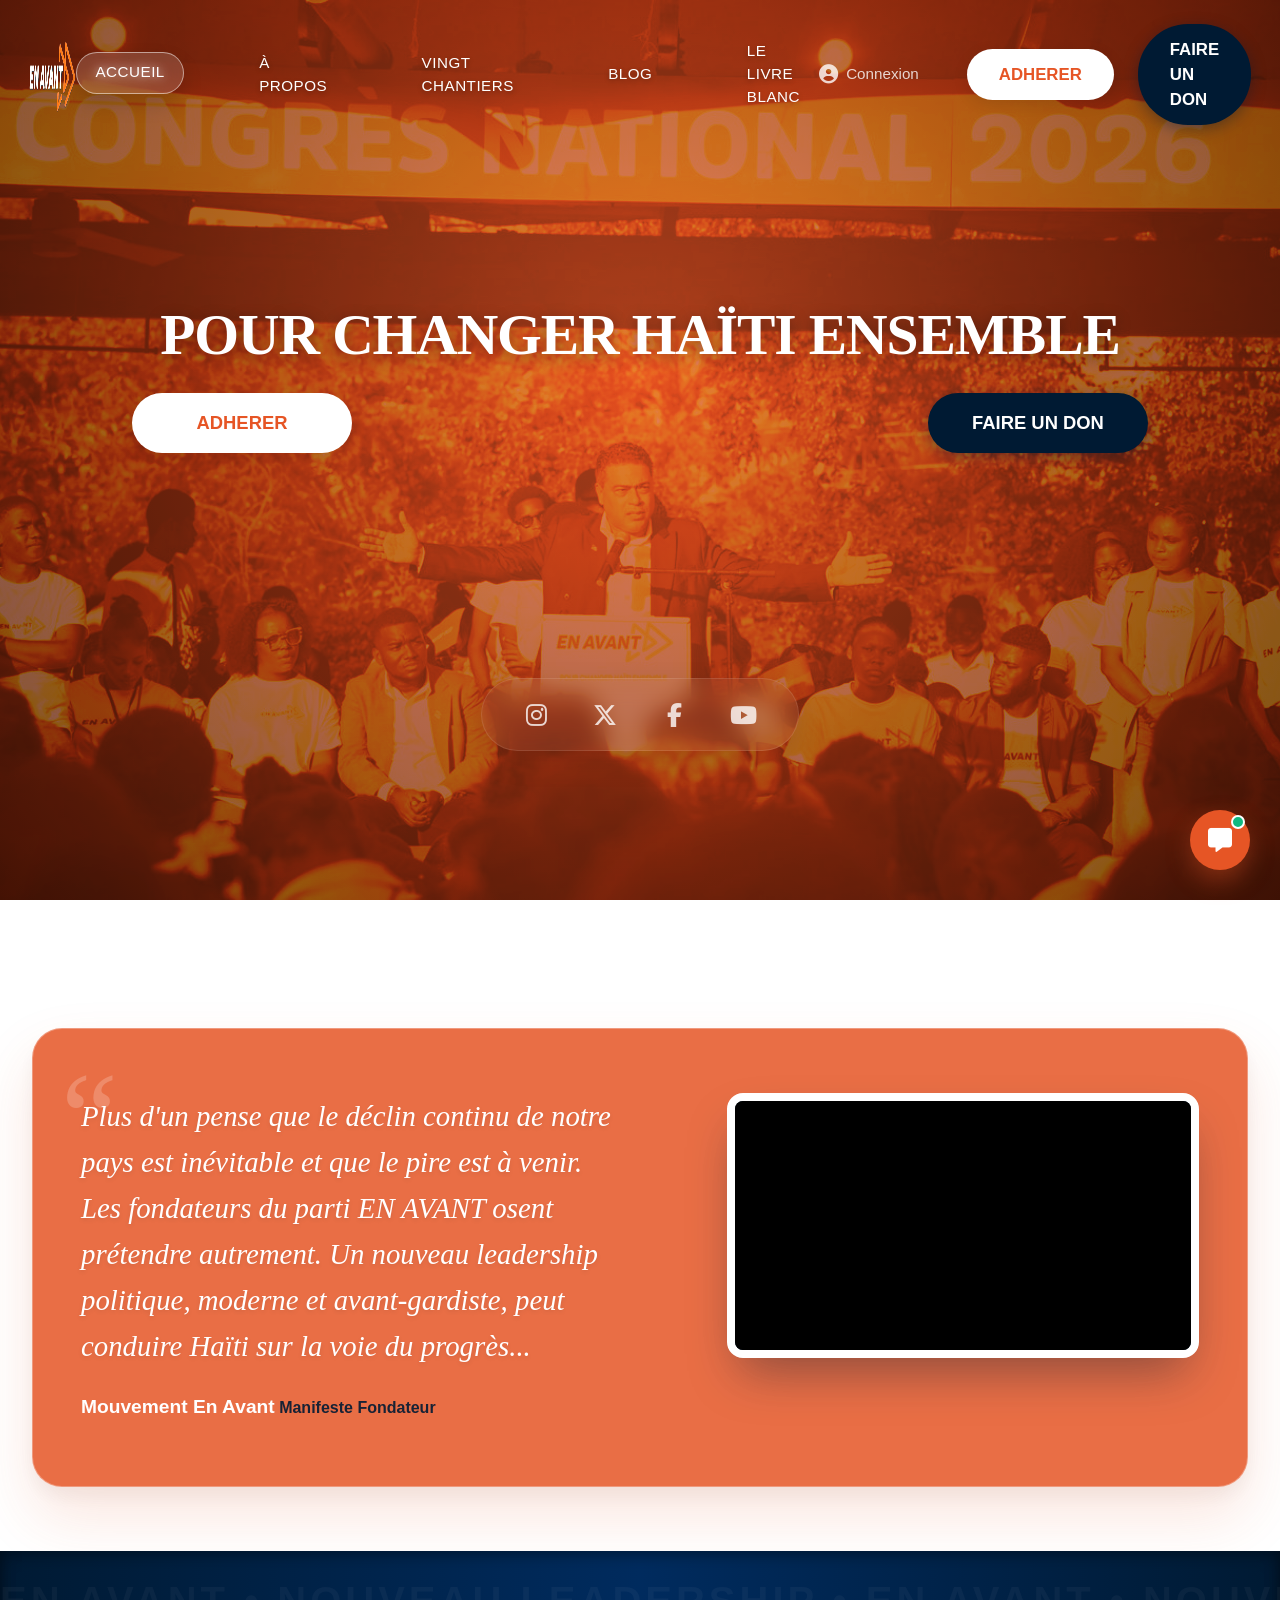
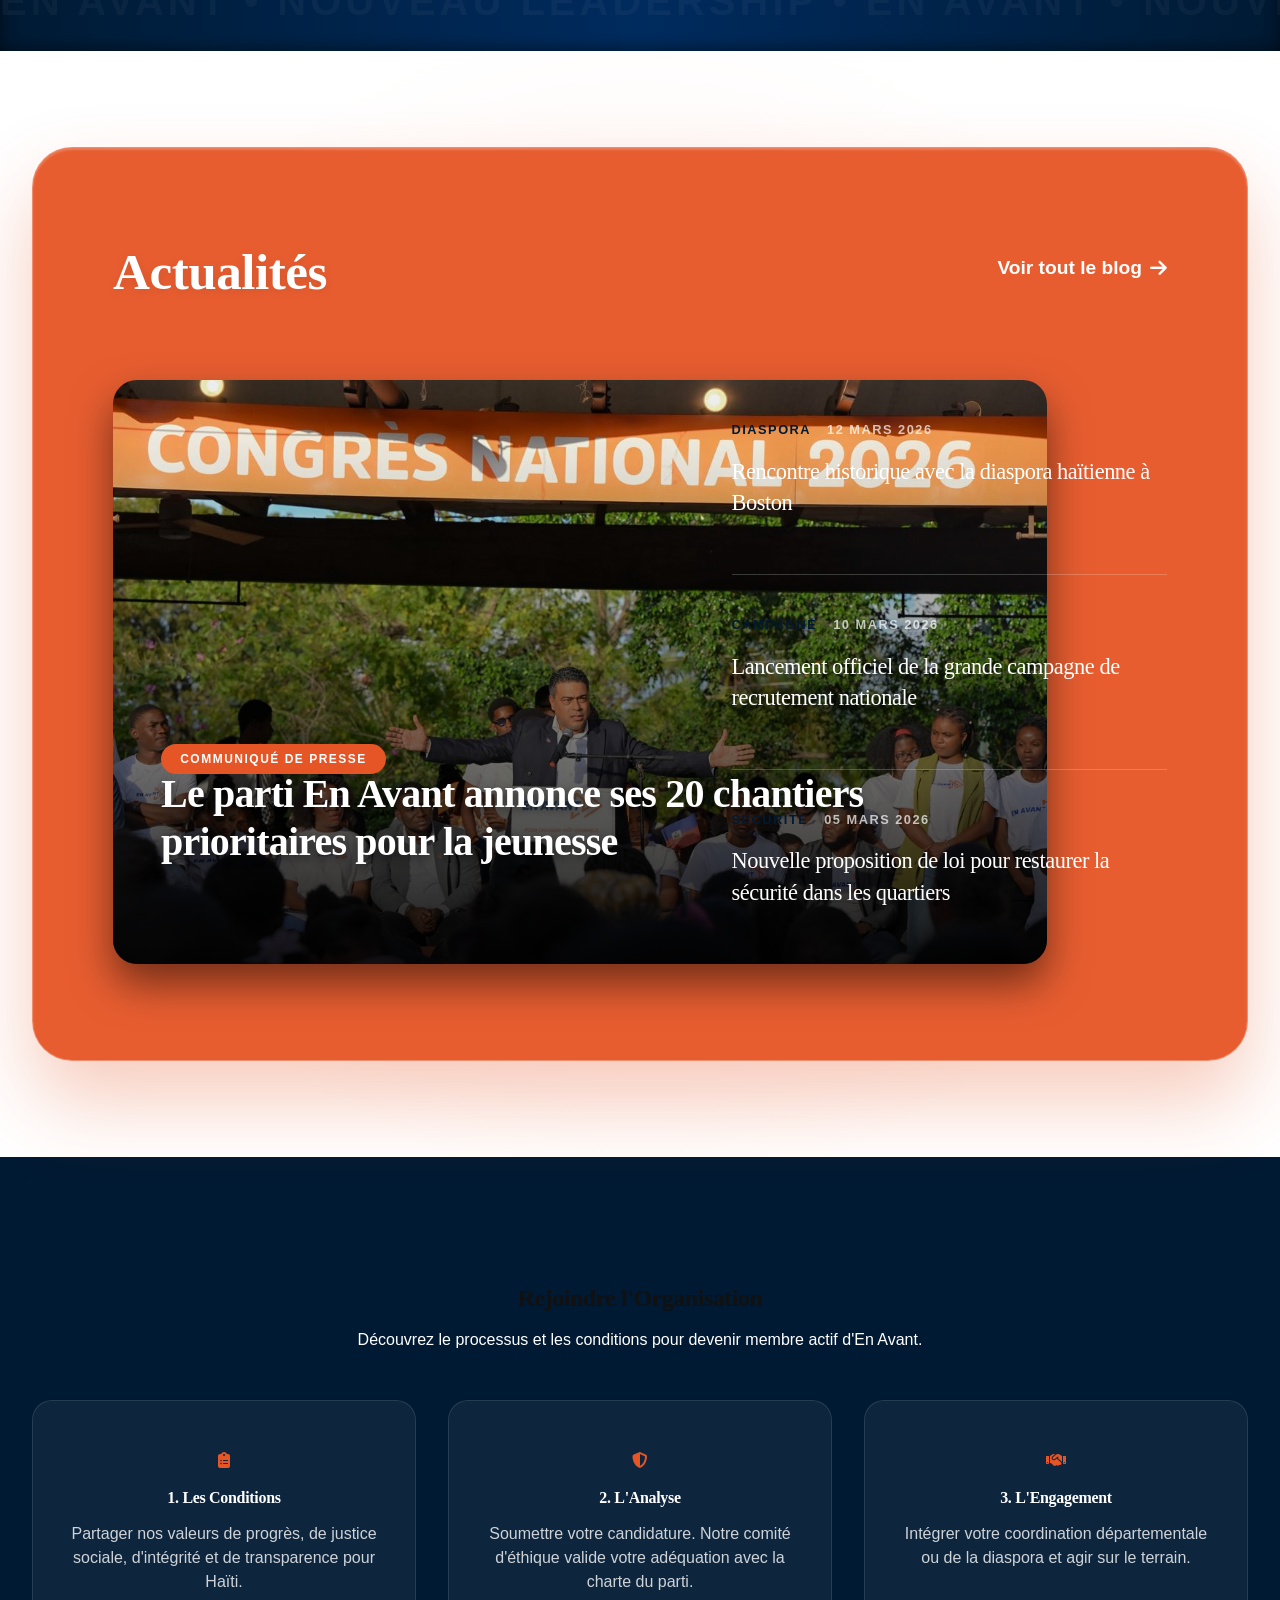
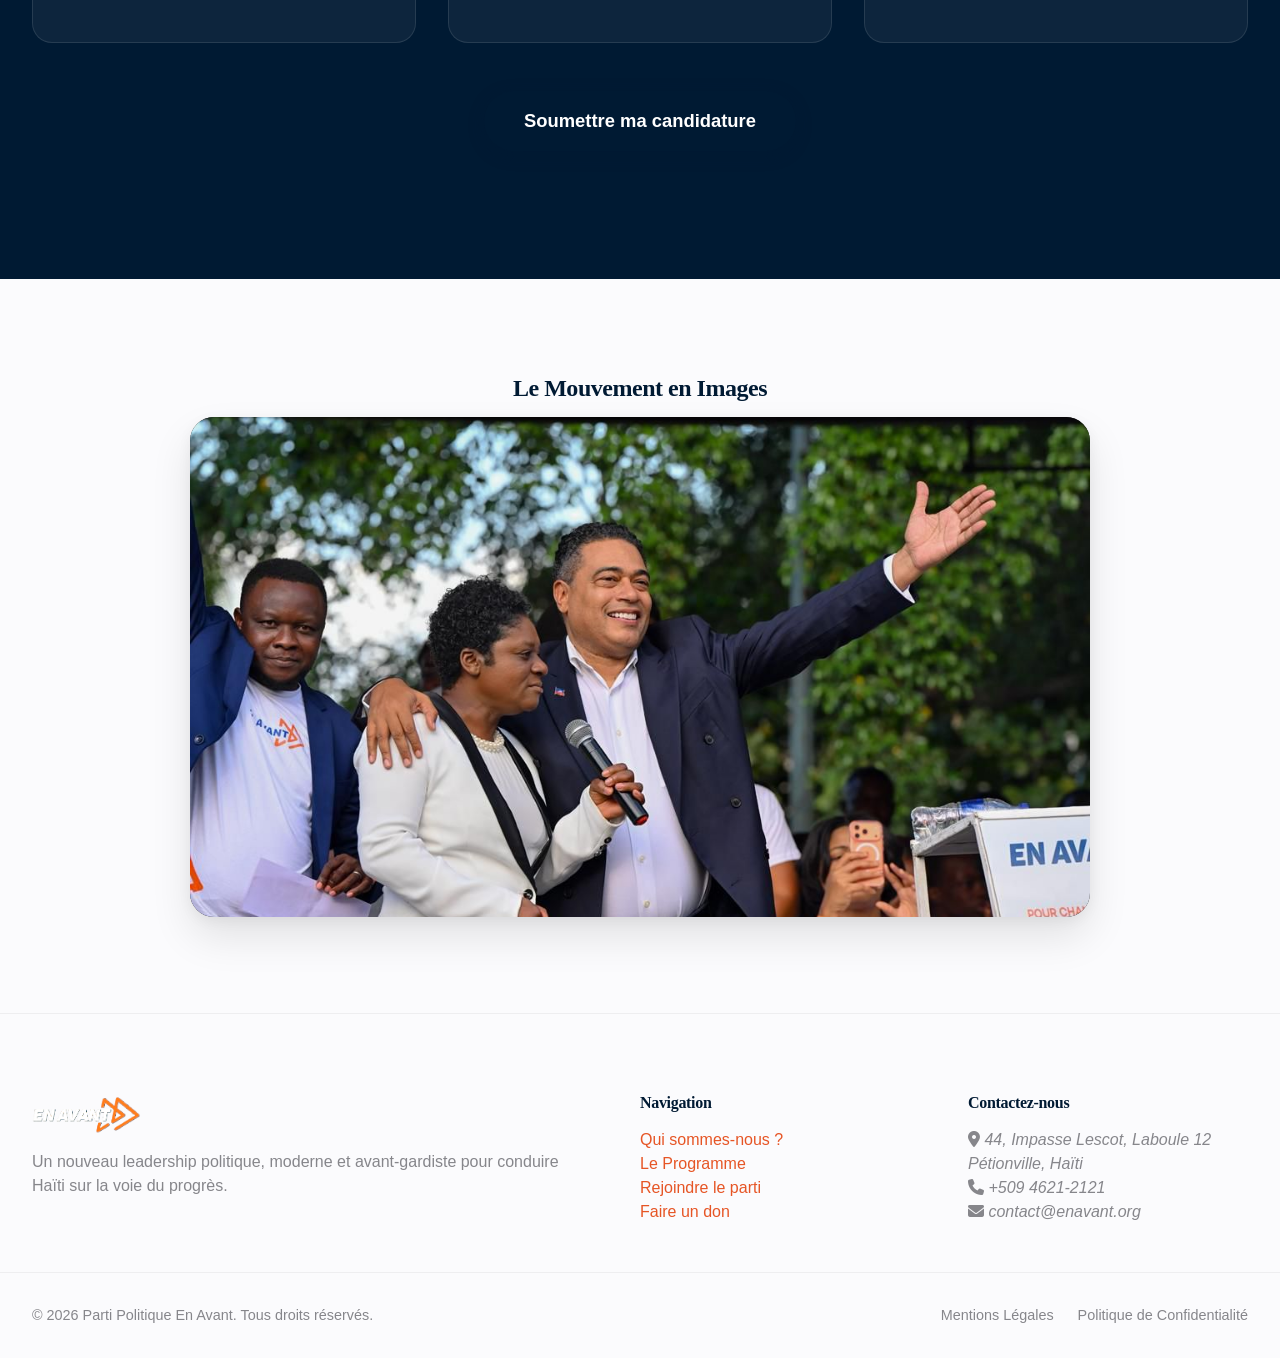
==== commit a1071dfd: "Added the blog modifs" ====
--- a/index.html
+++ b/index.html
@@ -141,6 +141,14 @@
                 
             </div>
         </section>
+
+        <!-- SÉPARATEUR PREMIUM (Texte Défilant en Filigrane) -->
+        <div class="premium-divider">
+            <div class="marquee-track">
+                <span class="marquee-text">EN AVANT • NOUVEAU LEADERSHIP • EN AVANT • NOUVEAU LEADERSHIP • EN AVANT • NOUVEAU LEADERSHIP • </span>
+                <span class="marquee-text">EN AVANT • NOUVEAU LEADERSHIP • EN AVANT • NOUVEAU LEADERSHIP • EN AVANT • NOUVEAU LEADERSHIP • </span>
+            </div>
+        </div>
 
         <!-- ACTUALITÉS -->
         <!-- SECTION : ACTUALITÉS (Blog Vitrine Premium) -->
--- a/css/style.css
+++ b/css/style.css
@@ -146,6 +146,7 @@
 
 .header-nav ul { display: flex; align-items: center; gap: 3.5rem; }
 
+/* Liens du menu principal */
 .header-nav > ul > li > a {
     color: var(--color-white);
     font-weight: 500; 
@@ -159,6 +160,7 @@
     display: inline-block;
 }
 
+/* L'Extravagance : La Bulle en Verre cachée par défaut */
 .header-nav > ul > li > a::before {
     content: '';
     position: absolute;
@@ -241,6 +243,7 @@
     background: radial-gradient(circle at 50% 40%, var(--color-primary) 0%, var(--color-primary-dark) 60%, var(--color-primary-deep) 100%);
 }
 
+/* L'Image de Fond */
 .hero-section::before {
     content: ''; position: absolute; top: 0; left: 0; width: 100%; height: 100%;
     background-image: url('../pictures/hero.jpeg'); background-size: cover; 
@@ -254,18 +257,21 @@
     display: flex; flex-direction: column; align-items: center; margin-top: -5vh; 
 }
 
+/* Le Slogan Centré (1 Ligne) */
 .hero-title {
     color: var(--color-white); font-size: clamp(2rem, 4.5vw, 4.2rem); line-height: 1.1;
     margin-top: 22vh; margin-bottom: 0;
     text-shadow: 0 4px 15px rgba(0, 0, 0, 0.4); white-space: nowrap; text-align: center; width: 100%;
 }
 
+/* Les Boutons au niveau des mains */
 .hero-buttons { 
     display: flex; justify-content: center; align-items: center;
     gap: 45vw; margin-top: 3vh; width: 100%; 
 }
 .hero-buttons .btn { flex-shrink: 0; min-width: 220px; }
 
+/* Les Icônes Réseaux Sociaux */
 .hero-socials {
     display: inline-flex; justify-content: center; align-items: center; gap: 1.5rem;
     margin-top: 25vh; padding: 0.8rem 2rem;
@@ -282,7 +288,8 @@
 .card:hover { transform: translateY(-5px); box-shadow: 0 20px 40px rgba(0,0,0,0.08); }
 
 /* --- LA SECTION VISION (Plaque Verre Orange) --- */
-.vision-section { padding: 10rem 0 6rem 0; background-color: var(--color-white); position: relative; }
+.vision-section { padding: 8rem 0 4rem 0; background-color: var(--color-white); position: relative; }
+
 .vision-premium-card {
     background: rgba(230, 85, 37, 0.85); backdrop-filter: blur(25px); -webkit-backdrop-filter: blur(25px);
     border-radius: 30px; padding: 4rem 3rem; border: 1px solid rgba(255, 255, 255, 0.3);
@@ -304,54 +311,116 @@
 @media (min-width: 992px) { .vision-grid { grid-template-columns: 1.2fr 1fr; gap: 5rem; } .vision-video { margin-top: -8rem; margin-bottom: -4rem; } }
 
 /* ==========================================
-   8. ACTUALITÉS (VITRINE ORANGE)
+   8. SÉPARATEUR PREMIUM (DARK MARQUEE SMOOTH)
+   ========================================== */
+.premium-divider {
+    position: relative;
+    width: 100%;
+    height: 100px; 
+    overflow: hidden;
+    display: flex;
+    align-items: center;
+    background: linear-gradient(to right, #001a33, #002b5e, #001a33);
+    box-shadow: inset 0 5px 15px rgba(0,0,0,0.3), inset 0 -5px 15px rgba(0,0,0,0.3);
+}
+
+.marquee-track {
+    display: flex;
+    width: max-content; 
+    animation: scroll-marquee 45s linear infinite; 
+    z-index: 2; 
+}
+
+.marquee-text {
+    font-family: var(--font-body); 
+    font-size: 2.5rem; 
+    font-weight: 800;
+    text-transform: uppercase;
+    letter-spacing: 4px;
+    padding-right: 3rem; 
+    color: rgba(255, 255, 255, 0.04); 
+    -webkit-text-stroke: 0px; 
+    text-shadow: none; 
+    white-space: nowrap;
+}
+
+@keyframes scroll-marquee {
+    0% { transform: translateX(0); }
+    100% { transform: translateX(-50%); } 
+}
+
+@media (max-width: 768px) {
+    .premium-divider { height: 70px; }
+    .marquee-text { font-size: 1.8rem; }
+}
+
+/* ==========================================
+   9. ACTUALITÉS (VITRINE ORANGE PANORAMIQUE)
    ========================================== */
 .news-section { 
-    padding: 8rem 0; 
-    background: linear-gradient(135deg, var(--color-primary) 0%, var(--color-primary-dark) 100%);
-    position: relative; color: var(--color-white); 
-}
-.news-section .section-title { color: var(--color-white) !important; text-shadow: 0 4px 15px rgba(0, 0, 0, 0.2); }
-.link-discover { font-weight: 600; font-size: 1.1rem; display: flex; align-items: center; gap: 0.5rem; color: rgba(255, 255, 255, 0.8) !important; transition: var(--transition-fast); }
-.link-discover:hover { gap: 0.8rem; color: var(--color-white) !important; }
-
-.blog-layout { display: grid; grid-template-columns: 1fr; gap: 3rem; margin-top: 3rem; }
-@media (min-width: 1024px) { .blog-layout { grid-template-columns: 1.2fr 1fr; gap: 4rem; } }
-
-.news-featured { position: relative; border-radius: 24px; overflow: hidden; aspect-ratio: 4/3; box-shadow: var(--shadow-apple); transition: transform 0.5s ease, box-shadow 0.5s ease; }
+    padding: 6rem 0; 
+    background-color: var(--color-white); 
+    position: relative;
+    background-image: radial-gradient(circle at 50% 50%, rgba(230, 85, 37, 0.1) 0%, transparent 70%);
+}
+
+.news-section .container {
+    width: 95%; max-width: 1600px;
+    background: rgba(230, 85, 37, 0.95); 
+    backdrop-filter: blur(20px); -webkit-backdrop-filter: blur(20px);
+    border: 1px solid rgba(255, 255, 255, 0.3); border-radius: 40px; 
+    padding: 6rem 5rem;
+    box-shadow: 0 40px 80px rgba(230, 85, 37, 0.3), inset 0 2px 2px rgba(255, 255, 255, 0.2);
+}
+
+.news-section .section-title { color: var(--color-white) !important; font-size: clamp(2.5rem, 4vw, 3.5rem); letter-spacing: -0.5px; margin: 0; text-shadow: 0 2px 10px rgba(0,0,0,0.1); }
+.link-discover { font-weight: 600; font-size: 1.2rem; display: flex; align-items: center; gap: 0.5rem; color: var(--color-white) !important; transition: var(--transition-fast); padding-bottom: 5px; border-bottom: 2px solid transparent; }
+.link-discover:hover { gap: 0.8rem; border-bottom: 2px solid var(--color-white); }
+
+.blog-layout { display: grid; grid-template-columns: 1fr; gap: 4rem; margin-top: 5rem; }
+@media (min-width: 1024px) { 
+    .blog-layout { grid-template-columns: 1.2fr 1fr; gap: 6rem; align-items: stretch; } 
+}
+
+.news-featured { position: relative; border-radius: 24px; overflow: hidden; aspect-ratio: 16/10; box-shadow: 0 20px 40px rgba(0,0,0,0.5); transition: transform 0.5s ease, box-shadow 0.5s ease; }
 .featured-link { display: block; width: 100%; height: 100%; }
 .featured-img { position: absolute; top: 0; left: 0; width: 100%; height: 100%; object-fit: cover; transition: transform 1s ease; }
-.featured-overlay { position: absolute; top: 0; left: 0; width: 100%; height: 100%; background: linear-gradient(to bottom, rgba(0,0,0,0) 20%, rgba(0,26,51,0.9) 100%); display: flex; flex-direction: column; justify-content: flex-end; padding: 3rem; }
-.badge-premium { align-self: flex-start; background: var(--color-primary); color: var(--color-white); padding: 0.4rem 1rem; border-radius: 50px; font-size: 0.8rem; font-weight: 600; text-transform: uppercase; letter-spacing: 1px; margin-bottom: 1rem; }
-.featured-title { color: var(--color-white); font-size: clamp(1.5rem, 3vw, 2.2rem); line-height: 1.3; margin-bottom: 0; text-shadow: 0 2px 10px rgba(0,0,0,0.3); }
-.featured-read-more { color: var(--color-primary); font-weight: 600; font-size: 1.1rem; display: flex; align-items: center; gap: 0.5rem; margin-top: 1rem; opacity: 0; transform: translateY(20px); transition: all 0.4s ease; }
-.news-featured:hover { transform: translateY(-8px); box-shadow: 0 20px 40px rgba(0, 26, 51, 0.2); }
+.featured-overlay { position: absolute; top: 0; left: 0; width: 100%; height: 100%; background: linear-gradient(to bottom, rgba(0,0,0,0) 10%, rgba(0,0,0,0.9) 100%); display: flex; flex-direction: column; justify-content: flex-end; padding: 3rem; }
+
+.badge-premium { align-self: flex-start; background: var(--color-primary); color: var(--color-white); padding: 0.5rem 1.2rem; border-radius: 50px; font-size: 0.75rem; font-weight: 700; text-transform: uppercase; letter-spacing: 1.5px; margin-bottom: 1.5rem; }
+.featured-title { color: var(--color-white); font-size: clamp(1.8rem, 3.5vw, 2.5rem); line-height: 1.2; margin-bottom: 0; text-shadow: 0 4px 10px rgba(0,0,0,0.5); }
+.featured-read-more { color: var(--color-primary); font-weight: 600; font-size: 1.1rem; display: flex; align-items: center; gap: 0.5rem; margin-top: 1.5rem; opacity: 0; transform: translateY(20px); transition: all 0.4s ease; }
+.news-featured:hover { transform: translateY(-8px); box-shadow: 0 30px 60px rgba(0, 0, 0, 0.6); }
 .news-featured:hover .featured-img { transform: scale(1.05); }
 .news-featured:hover .featured-read-more { opacity: 1; transform: translateY(0); }
 
-/* Liste d'articles (Lignes pures et Hover Miniature) */
 .news-list-container { display: flex; flex-direction: column; justify-content: center; }
-.news-list-clean { display: flex; flex-direction: column; }
+.news-list-clean { display: flex; flex-direction: column; height: 100%; justify-content: space-between; }
 .news-list-item { border-bottom: 1px solid rgba(255, 255, 255, 0.2); position: relative; }
 .news-list-item:last-child { border-bottom: none; }
-.news-item-link { display: block; padding: 2rem 0; position: relative; z-index: 2; transition: var(--transition-fast); }
-.news-item-link:hover { transform: translateX(10px); }
-.news-item-meta { display: flex; gap: 1rem; font-size: 0.85rem; font-weight: 600; text-transform: uppercase; letter-spacing: 1px; margin-bottom: 0.8rem; }
-.news-category { color: var(--color-secondary) !important; }
-.news-date { color: rgba(255, 255, 255, 0.6) !important; }
-.news-item-title { color: var(--color-white); font-size: 1.4rem; line-height: 1.4; transition: color 0.3s ease; text-shadow: 0 2px 10px rgba(0, 0, 0, 0.1); }
-
-/* Image Miniature Flottante */
-.hover-thumbnail { position: absolute; top: 50%; right: 2rem; transform: translateY(-50%) scale(0.8); width: 150px; height: 100px; object-fit: cover; border-radius: 12px; box-shadow: 0 15px 30px rgba(0,0,0,0.3); border: 2px solid rgba(255,255,255,0.5); opacity: 0; visibility: hidden; z-index: -1; transition: all 0.4s cubic-bezier(0.16, 1, 0.3, 1); pointer-events: none; }
+.news-item-link { display: flex; flex-direction: column; justify-content: center; padding: 2.5rem 0; position: relative; z-index: 2; transition: var(--transition-fast); }
+.news-item-link:hover { transform: translateX(15px); }
+.news-item-meta { display: flex; gap: 1rem; font-size: 0.8rem; font-weight: 700; text-transform: uppercase; letter-spacing: 1.5px; margin-bottom: 1rem; }
+
+.news-category { color: var(--color-secondary) !important; font-weight: 800; }
+.news-date { color: rgba(255, 255, 255, 0.7) !important; }
+.news-item-title { color: var(--color-white); font-size: 1.4rem; font-weight: 400; line-height: 1.4; transition: color 0.3s ease; text-shadow: none; word-wrap: break-word; }
 .news-list-item:hover .news-item-title { color: var(--color-secondary); }
-.news-list-item:hover .hover-thumbnail { opacity: 1; visibility: visible; transform: translateY(-50%) scale(1); right: 0; }
-
-@media (max-width: 991px) { .news-featured { aspect-ratio: 1/1; } .featured-overlay { padding: 1.5rem; } .hover-thumbnail { display: none; } .news-item-link:hover { transform: none; } }
-
-/* ==========================================
-   9. ORGANISATION & GALERIE
-   ========================================== */
-/* Section Rejoindre (Bleu Marine) */
+
+.hover-thumbnail { position: absolute; top: 50%; right: 2rem; transform: translateY(-50%) scale(0.8) rotate(-5deg); width: 160px; height: 110px; object-fit: cover; border-radius: 12px; box-shadow: 0 20px 40px rgba(0,0,0,0.5); border: 2px solid rgba(255,255,255,0.2); opacity: 0; visibility: hidden; z-index: -1; transition: all 0.4s cubic-bezier(0.16, 1, 0.3, 1); pointer-events: none; }
+.news-list-item:hover .hover-thumbnail { opacity: 1; visibility: visible; transform: translateY(-50%) scale(1) rotate(0deg); right: 0; }
+
+@media (max-width: 991px) { 
+    .news-section .container { padding: 3rem 1.5rem; border-radius: 20px; width: 100%; }
+    .news-featured { aspect-ratio: 1/1; } 
+    .featured-overlay { padding: 1.5rem; } 
+    .hover-thumbnail { display: none; } 
+    .news-item-link:hover { transform: none; } 
+}
+
+/* ==========================================
+   10. ORGANISATION & GALERIE
+   ========================================== */
 .join-section { padding: 8rem 0; background-color: var(--color-secondary); color: var(--color-white); }
 .process-grid { display: grid; grid-template-columns: 1fr; gap: 2rem; }
 @media (min-width: 768px) { .process-grid { grid-template-columns: repeat(3, 1fr); } }
@@ -368,7 +437,7 @@
 @media (max-width: 768px) { .slideshow-container { height: 350px; } }
 
 /* ==========================================
-   10. FOOTER & MODALES
+   11. FOOTER & MODALES
    ========================================== */
 .main-footer { background-color: var(--color-bg-light); color: var(--color-text-muted); border-top: 1px solid rgba(0,0,0,0.05); }
 .footer-content { padding: 5rem 0 3rem; }
@@ -380,12 +449,10 @@
 .legal-links a { color: var(--color-text-muted); }
 .legal-links a:hover { color: var(--color-primary); }
 
-/* Loader Chromatique */
 .loader-overlay { position: fixed; top: 0; left: 0; width: 100%; height: 100vh; background-color: #0f172a; background-image: radial-gradient(circle at 15% 50%, rgba(230, 85, 37, 0.4), transparent 50%), radial-gradient(circle at 85% 30%, rgba(0, 150, 255, 0.2), transparent 50%); z-index: 9999; display: flex; flex-direction: column; align-items: center; justify-content: center; transition: transform 0.8s cubic-bezier(0.77, 0, 0.175, 1), opacity 0.8s ease; }
 .loader-logo { height: 120px; margin-bottom: 2rem; filter: drop-shadow(0 10px 20px rgba(0,0,0,0.3)); }
 .loader-overlay.loader-hidden { opacity: 0; pointer-events: none; }
 
-/* Boutons Flottants (Back to Top & Chatbot) */
 .btn-floating { position: fixed; bottom: 110px; right: 35px; width: 45px; height: 45px; border-radius: 50%; background-color: rgba(255,255,255,0.9); backdrop-filter: blur(10px); color: var(--color-dark); border: 1px solid rgba(0,0,0,0.05); box-shadow: 0 5px 15px rgba(0,0,0,0.1); z-index: 98; cursor: pointer; opacity: 1; transform: translateY(0); transition: var(--transition-fast); }
 .btn-floating.scroll-hidden { opacity: 0; pointer-events: none; transform: translateY(20px); }
 .btn-floating:hover { background-color: var(--color-dark); color: white; transform: translateY(-5px); }
@@ -394,7 +461,6 @@
 .btn-floating-chat:hover { transform: scale(1.1) rotate(-5deg); background-color: var(--color-primary-dark); }
 .chat-notification { position: absolute; top: 5px; right: 5px; width: 14px; height: 14px; background-color: #10b981; border: 2px solid var(--color-white); border-radius: 50%; }
 
-/* Scroll Reveal */
 .reveal-hidden { opacity: 0; transform: translateY(30px); transition: all 1s cubic-bezier(0.16, 1, 0.3, 1); }
 .reveal-from-left { opacity: 0; transform: translateX(-40px); transition: all 1s cubic-bezier(0.16, 1, 0.3, 1); }
 .reveal-from-right { opacity: 0; transform: translateX(40px); transition: all 1s cubic-bezier(0.16, 1, 0.3, 1); }
@@ -404,17 +470,170 @@
 .delay-3 { transition-delay: 0.3s; }
 
 /* ==========================================
-   11. RESPONSIVE MOBILE (Menu Orange Givré)
+   12. RESPONSIVE MOBILE
    ========================================== */
 .mobile-only-link, .mobile-only-btn { display: none !important; }
+
+/* ==========================================
+   STYLES SPÉCIFIQUES PAGE BLOG (PREMIUM CARDS)
+   ========================================== */
+
+/* Modification du placeholder (texte de la recherche) pour qu'il soit bien blanc/transparent */
+.search-form input::placeholder {
+    color: rgba(255, 255, 255, 0.7);
+}
+
+/* La Nouvelle Carte de Blog Premium */
+.premium-blog-card {
+    background-color: var(--color-white);
+    border-radius: 20px;
+    box-shadow: 0 15px 35px rgba(0,0,0,0.05); /* Ombre très douce */
+    border: 1px solid rgba(0,0,0,0.03);
+    overflow: hidden;
+    display: flex;
+    flex-direction: column;
+    transition: transform 0.4s cubic-bezier(0.25, 0.8, 0.25, 1), box-shadow 0.4s ease;
+}
+
+.premium-blog-card:hover {
+    transform: translateY(-10px);
+    box-shadow: 0 25px 50px rgba(230, 85, 37, 0.15); /* Ombre teintée orange au survol ! */
+}
+
+/* L'image de la carte */
+.card-image-box {
+    position: relative;
+    height: 240px;
+    overflow: hidden;
+}
+.card-image-box img {
+    width: 100%;
+    height: 100%;
+    object-fit: cover;
+    transition: transform 0.8s ease;
+}
+.premium-blog-card:hover .card-image-box img {
+    transform: scale(1.05);
+}
+
+/* Le Badge Orange (Catégorie) */
+.card-badge {
+    position: absolute;
+    top: 1.2rem; left: 1.2rem;
+    background-color: var(--color-primary);
+    color: var(--color-white);
+    padding: 0.4rem 1rem;
+    border-radius: 50px;
+    font-size: 0.75rem;
+    font-weight: 700;
+    text-transform: uppercase;
+    letter-spacing: 1px;
+    box-shadow: 0 4px 10px rgba(0,0,0,0.2);
+}
+
+/* Le Texte de la carte */
+.card-content-box {
+    padding: 2rem;
+    display: flex;
+    flex-direction: column;
+    flex-grow: 1; /* Pour que le bouton d'action soit toujours collé en bas */
+}
+
+.card-meta {
+    display: flex; gap: 1rem;
+    font-size: 0.85rem;
+    color: var(--color-text-muted);
+    margin-bottom: 1rem;
+    font-weight: 500;
+}
+.card-meta i { color: var(--color-primary); }
+
+.card-title {
+    font-size: 1.4rem;
+    line-height: 1.3;
+    margin-bottom: 1rem;
+}
+.card-title a {
+    color: var(--color-secondary);
+    transition: color 0.3s ease;
+}
+.premium-blog-card:hover .card-title a { color: var(--color-primary); }
+
+.card-excerpt {
+    color: var(--color-text-muted);
+    font-size: 1rem;
+    line-height: 1.6;
+    margin-bottom: 2rem;
+    /* Coupe le texte à 3 lignes max avec '...' */
+    display: -webkit-box;
+    -webkit-line-clamp: 3;
+    -webkit-box-orient: vertical;
+    overflow: hidden;
+}
+
+/* La Barre d'actions (Boutons de partage directs) */
+.card-actions-bar {
+    margin-top: auto; /* Pousse la barre tout en bas de la carte */
+    padding-top: 1.5rem;
+    border-top: 1px solid rgba(0,0,0,0.06);
+    display: flex;
+    justify-content: space-between;
+    align-items: center;
+}
+
+.read-more-link {
+    font-weight: 600;
+    color: var(--color-secondary);
+    display: flex; align-items: center; gap: 0.5rem;
+}
+.premium-blog-card:hover .read-more-link { color: var(--color-primary); gap: 0.8rem; }
+
+.share-tools {
+    display: flex;
+    gap: 0.5rem;
+}
+.btn-share-direct {
+    width: 35px; height: 35px;
+    border-radius: 50%;
+    background-color: var(--color-bg-light);
+    color: var(--color-text-muted);
+    border: none;
+    display: flex; justify-content: center; align-items: center;
+    cursor: pointer;
+    transition: all 0.3s ease;
+}
+.btn-share-direct:hover {
+    background-color: var(--color-primary);
+    color: var(--color-white);
+    transform: translateY(-2px);
+    box-shadow: 0 4px 10px rgba(230, 85, 37, 0.3);
+}
+
+/* Pagination Style Premium */
+.page-link {
+    width: 45px; height: 45px;
+    display: flex; justify-content: center; align-items: center;
+    border-radius: 50%;
+    font-weight: 600;
+    color: var(--color-secondary);
+    background-color: var(--color-white);
+    border: 1px solid rgba(0,0,0,0.1);
+    transition: var(--transition-fast);
+}
+.page-link.active, .page-link:hover {
+    background-color: var(--color-secondary);
+    color: var(--color-white);
+    border-color: var(--color-secondary);
+}
+.next-page {
+    width: auto; padding: 0 1.5rem; border-radius: 50px; gap: 0.5rem;
+}
 
 @media (max-width: 991px) {
     .header-actions .btn, .nav-login, #google_translate_element { display: none; } 
     
     .btn-hamburger { display: flex; flex-direction: column; gap: 6px; background: transparent; border: none; cursor: pointer; z-index: 1001; position: relative; padding: 10px; }
-    /* Le Hamburger reste blanc par défaut */
     .btn-hamburger span { width: 30px; height: 2px; background-color: var(--color-white); transition: all 0.3s cubic-bezier(0.25, 0.8, 0.25, 1); border-radius: 2px; }
-    /* Et il reste blanc même au scroll sur le Dark Glass */
     #main-header.scroll-down .btn-hamburger span { background-color: var(--color-white); } 
 
     .btn-hamburger.is-active { transform: scale(1.2); margin-right: 0.5rem; }
@@ -423,28 +642,21 @@
     .btn-hamburger.is-active span:nth-child(2) { opacity: 0; }
     .btn-hamburger.is-active span:nth-child(3) { transform: translateY(-8px) rotate(-45deg); }
 
-    /* LE MENU MOBILE (Fond Orange Translucide) */
     .header-nav {
         position: fixed; top: -100vh; left: 0; width: 100%; height: 100vh;
-        background-color: rgba(230, 85, 37, 0.85); 
-        backdrop-filter: blur(25px); -webkit-backdrop-filter: blur(25px);
+        background-color: rgba(230, 85, 37, 0.85); backdrop-filter: blur(25px); -webkit-backdrop-filter: blur(25px);
         display: flex; flex-direction: column; justify-content: flex-start; 
         padding: 100px 2rem 3rem; transition: top 0.5s cubic-bezier(0.25, 0.8, 0.25, 1); z-index: 1000; overflow-y: auto;
     }
     .header-nav.menu-open { top: 0; }
-
     .mobile-only-link, .mobile-only-btn { display: block !important; width: 100%; }
     .header-nav ul { display: flex; flex-direction: column; align-items: flex-start; gap: 1.8rem; width: 100%; }
     
-    /* Textes Blancs sur fond Orange */
     .header-nav > ul > li > a, .nav-login, .dropdown-menu a { 
-        color: var(--color-white) !important; 
-        font-size: 1.2rem; font-weight: 500; letter-spacing: 0; 
+        color: var(--color-white) !important; font-size: 1.2rem; font-weight: 500; letter-spacing: 0; 
         text-shadow: 0 1px 3px rgba(0,0,0,0.2); padding: 0; transform: none; opacity: 1; transition: color 0.3s ease;
     }
     .header-nav > ul > li > a::before { display: none; } 
-    
-    /* LE HOVER : Devient Bleu Marine */
     .header-nav > ul > li > a:hover, .header-nav > ul > li > a.active { color: var(--color-secondary) !important; text-shadow: none; }
     .nav-login:hover { color: var(--color-secondary) !important; }
     .nav-login { justify-content: flex-start; margin-top: 1rem; margin-bottom: 1rem; }
@@ -456,7 +668,6 @@
     .dropdown-menu a { color: rgba(255,255,255,0.8) !important; }
     .dropdown-menu a:hover { color: var(--color-secondary) !important; background: transparent !important; }
     
-    /* Hero Mobile */
     .hero-title { font-size: 2.5rem; white-space: normal; margin-top: 10vh; } 
     .hero-buttons { flex-direction: column; justify-content: center; gap: 1.2rem; margin-top: 35vh; width: 100%; padding: 0 2rem; } 
     .hero-buttons .btn { min-width: 100%; width: 100%; padding: 1rem; font-size: 1.1rem; }
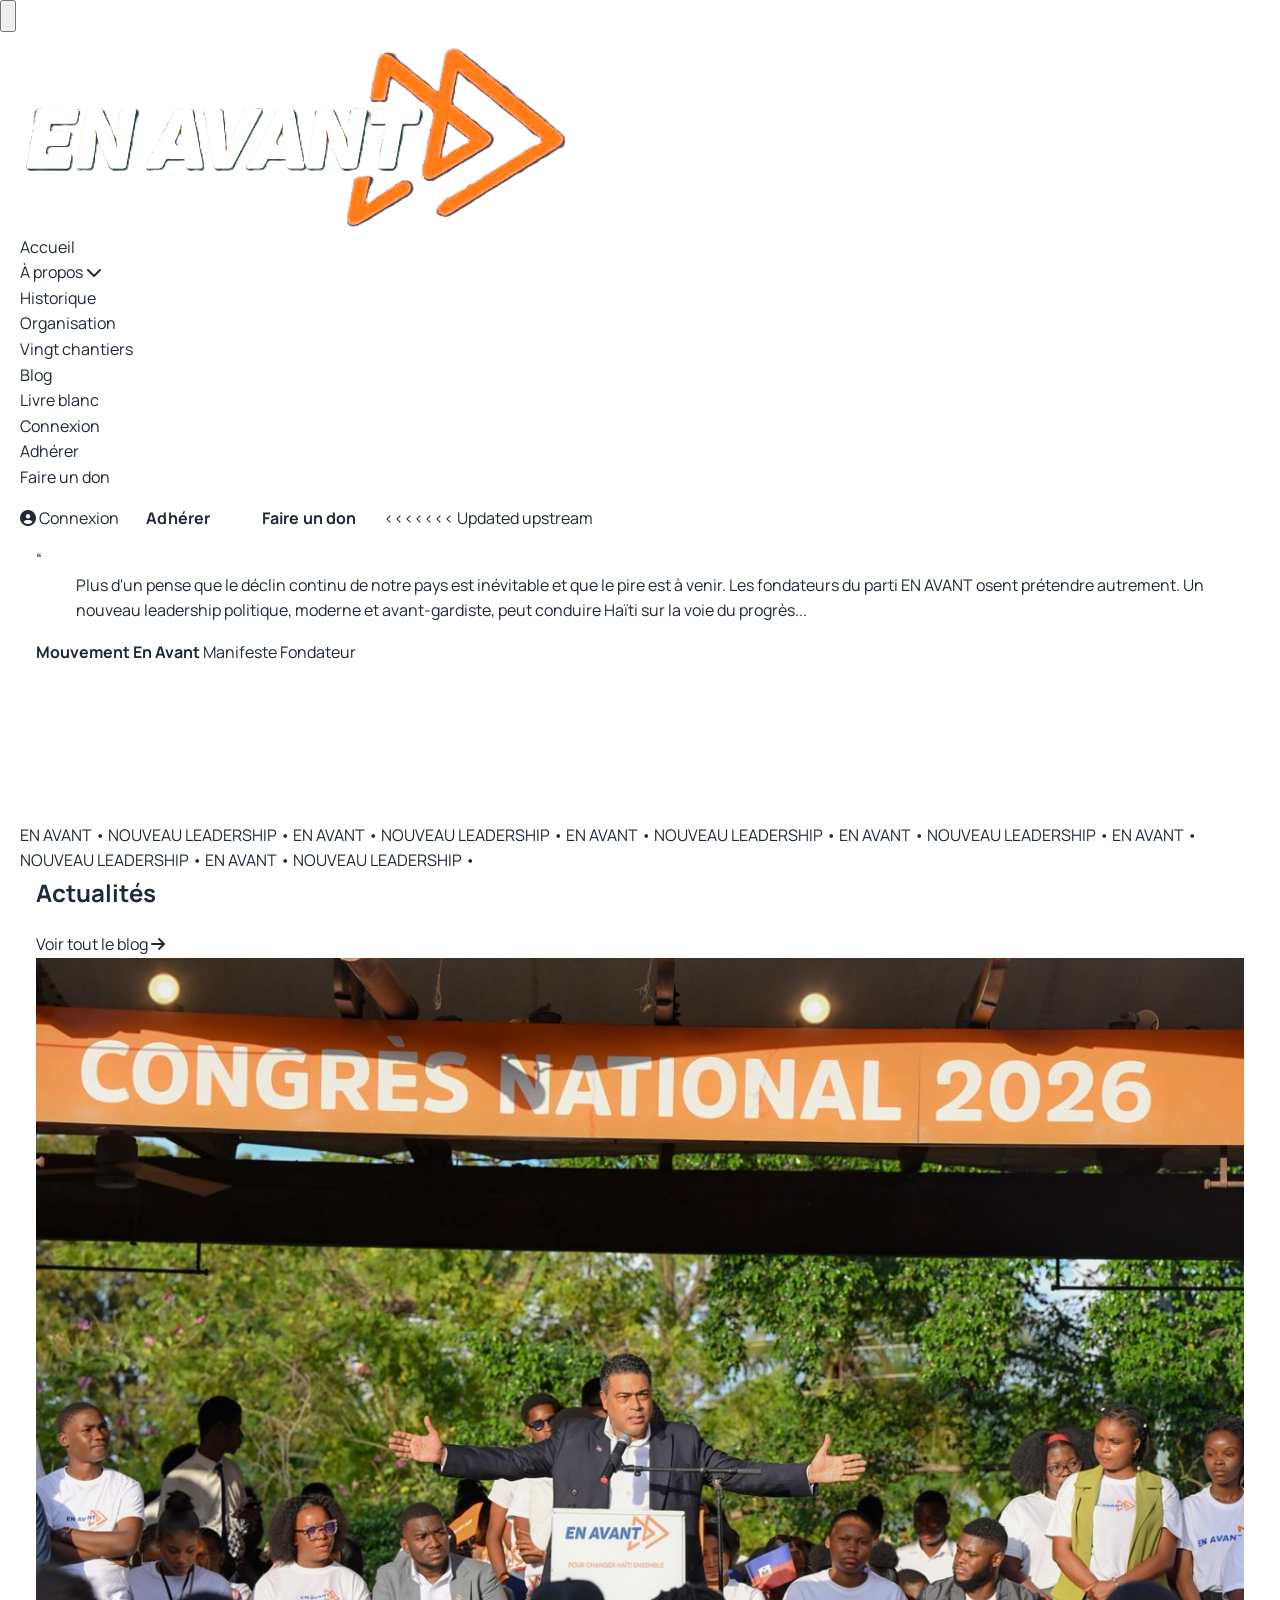
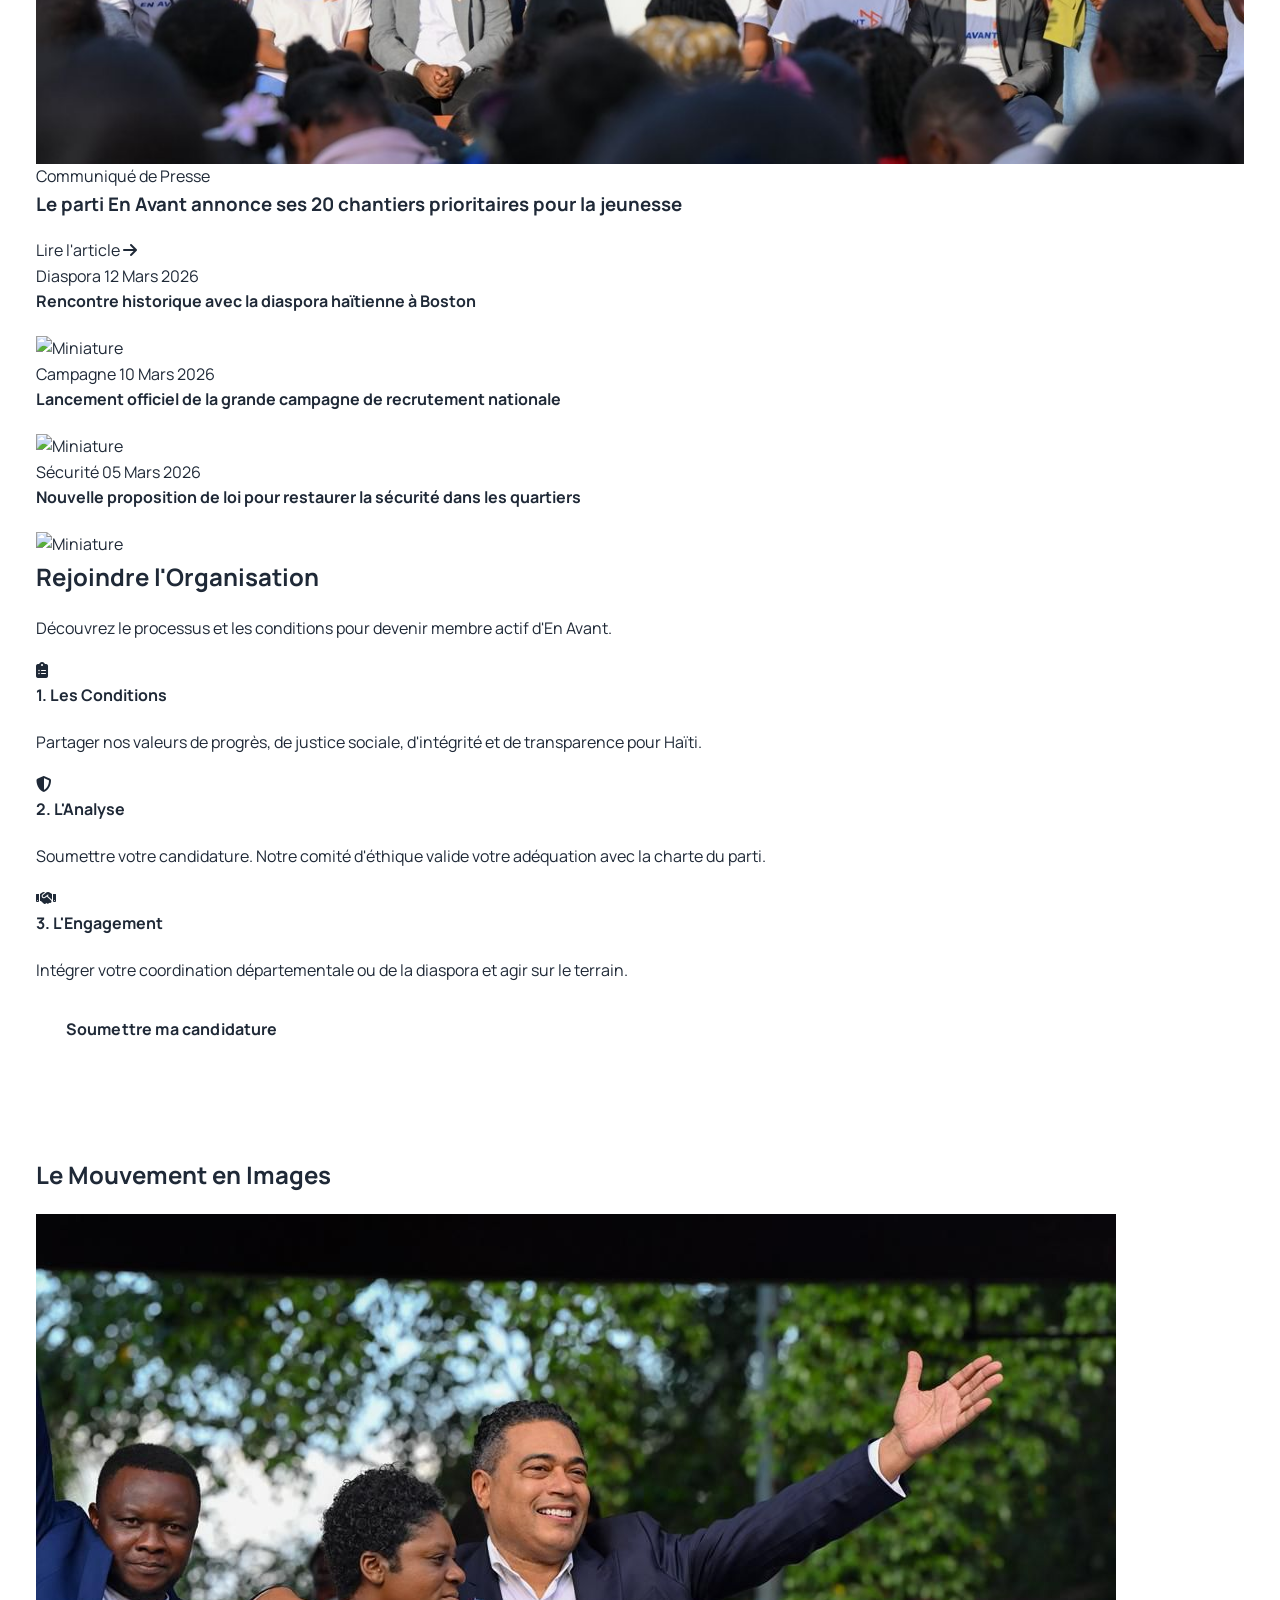
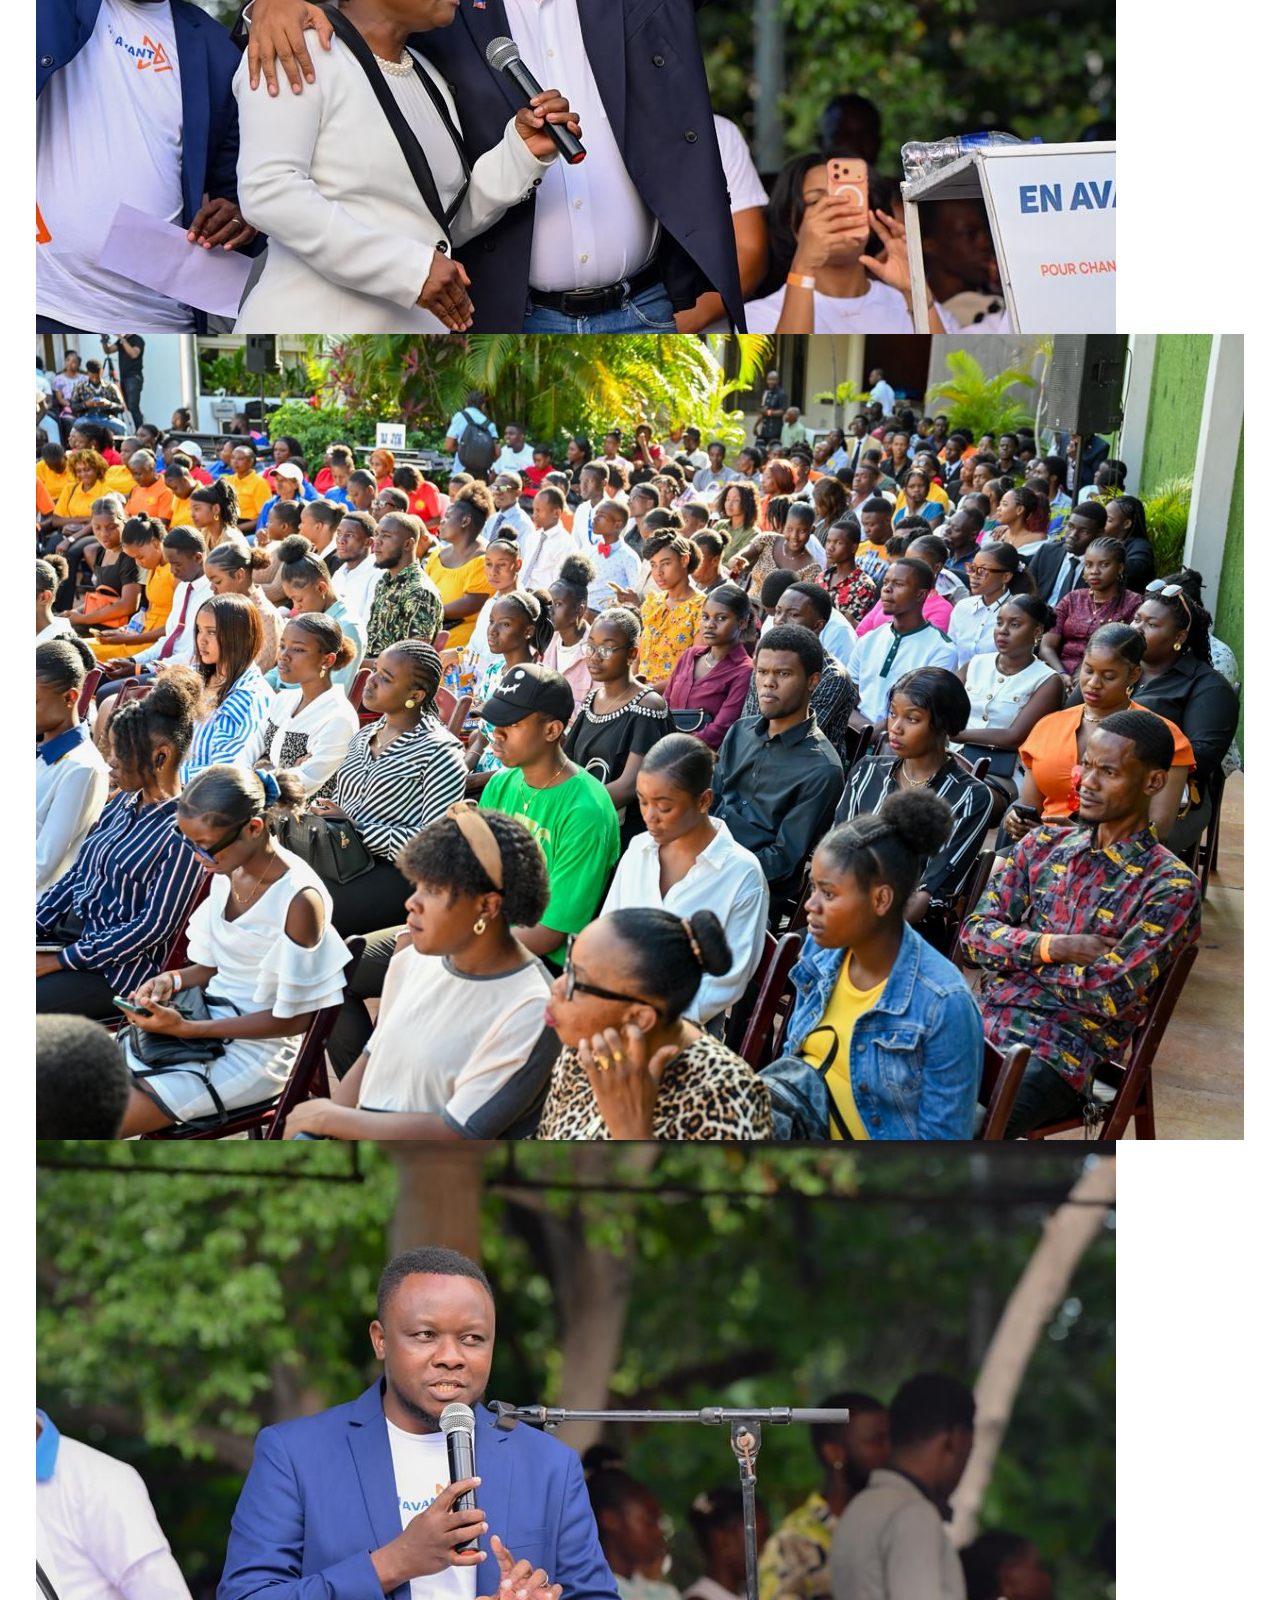
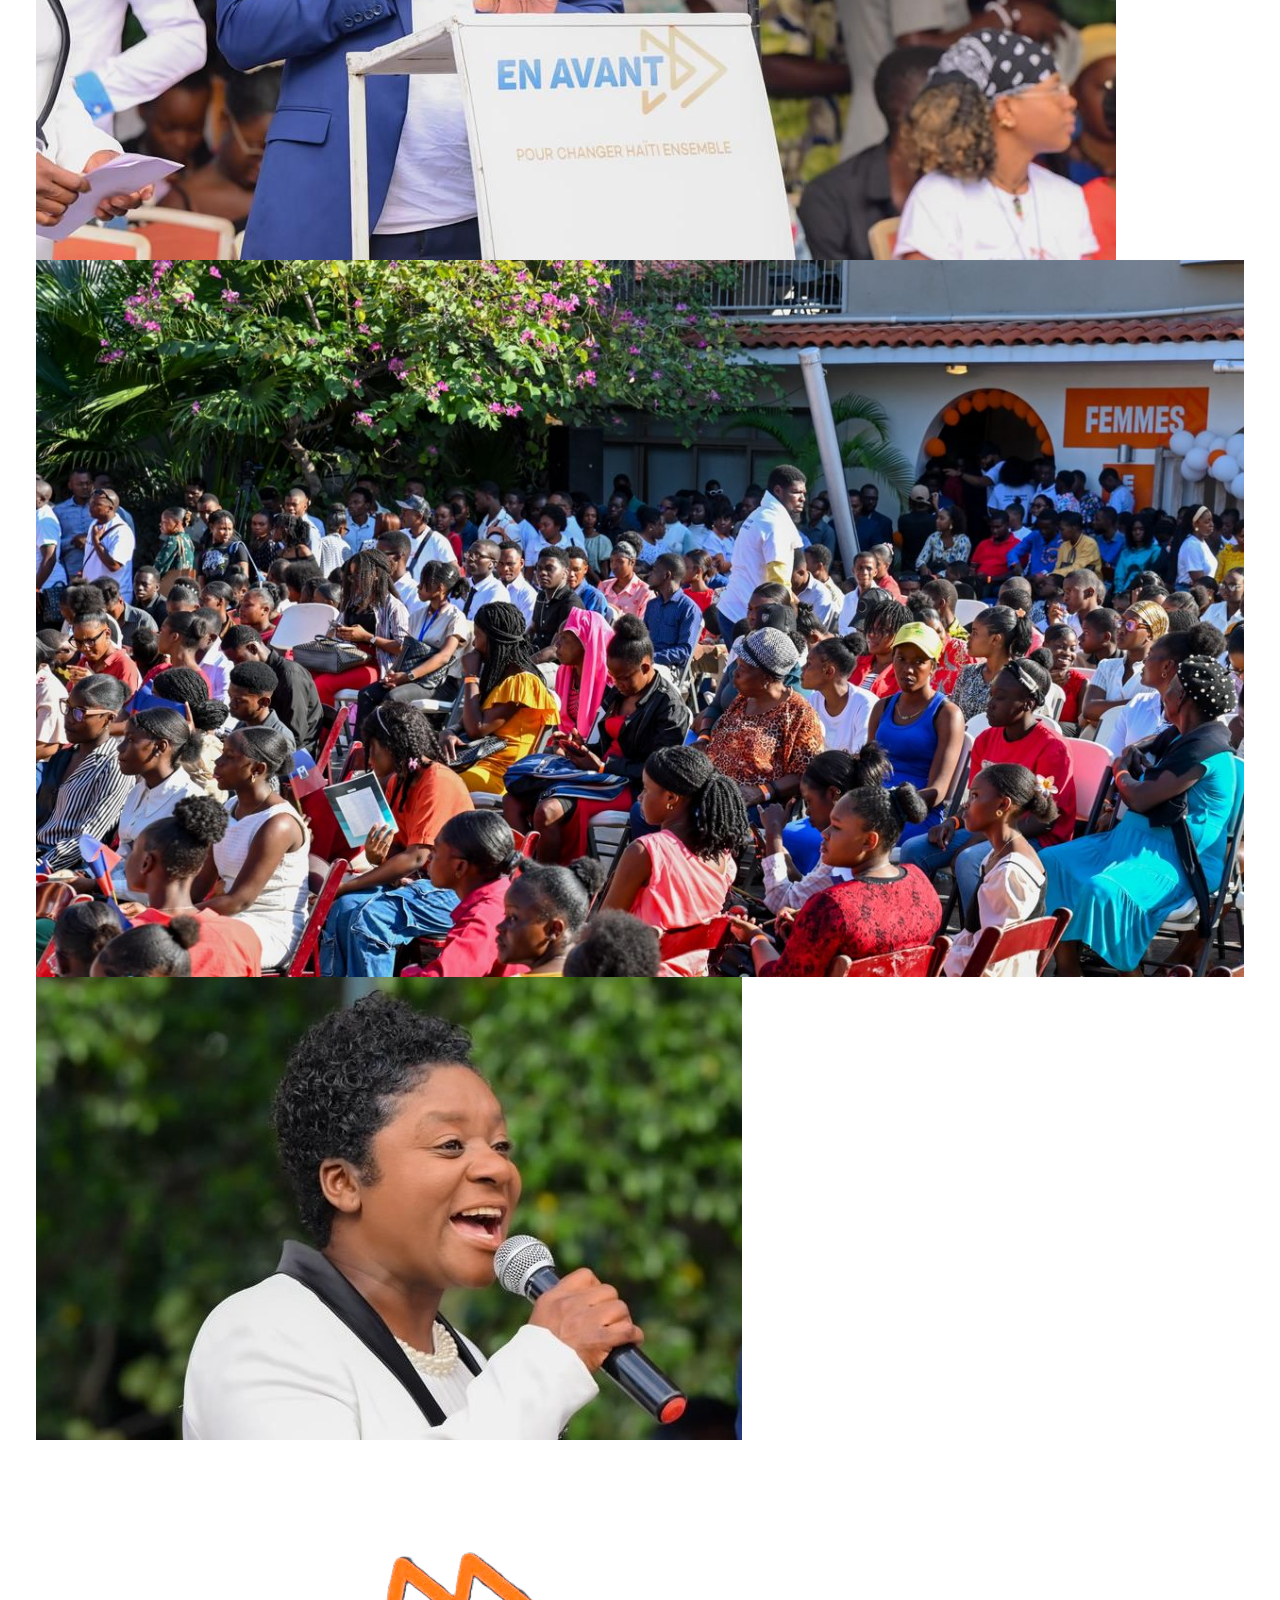
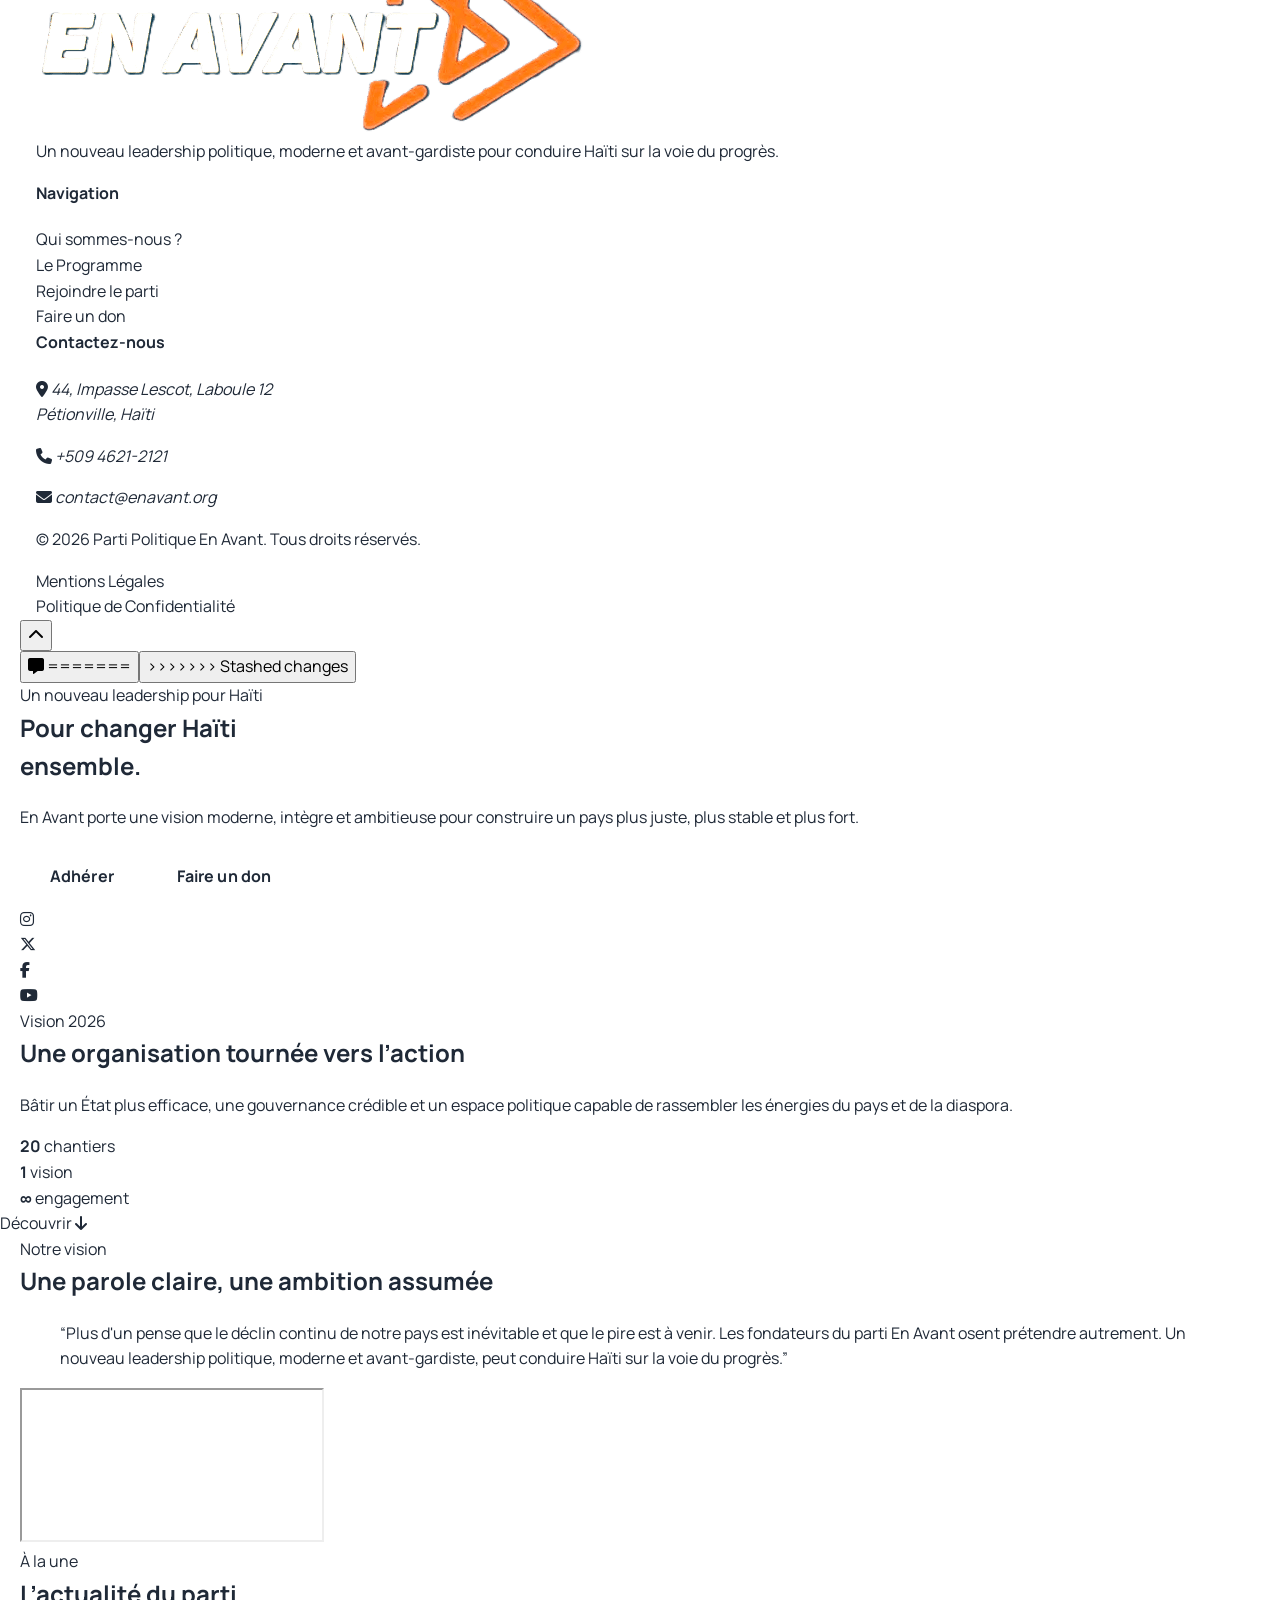
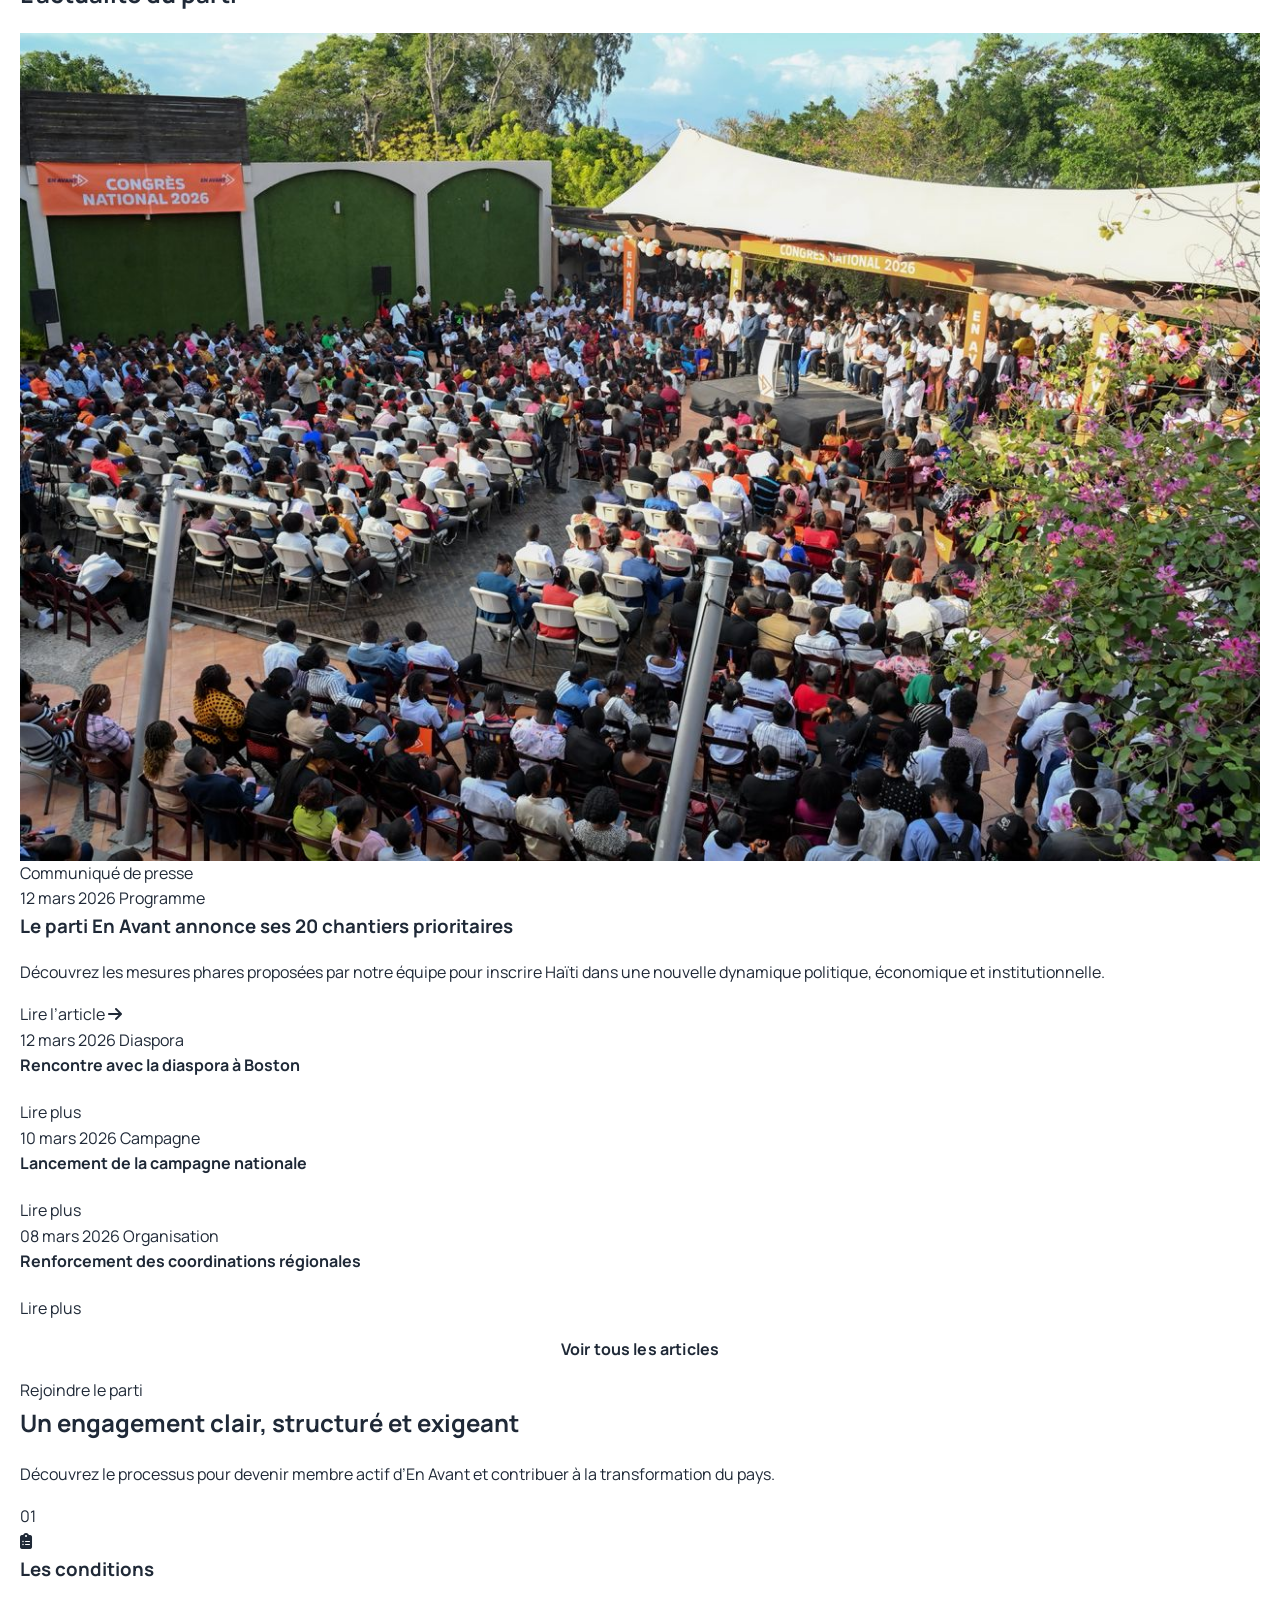
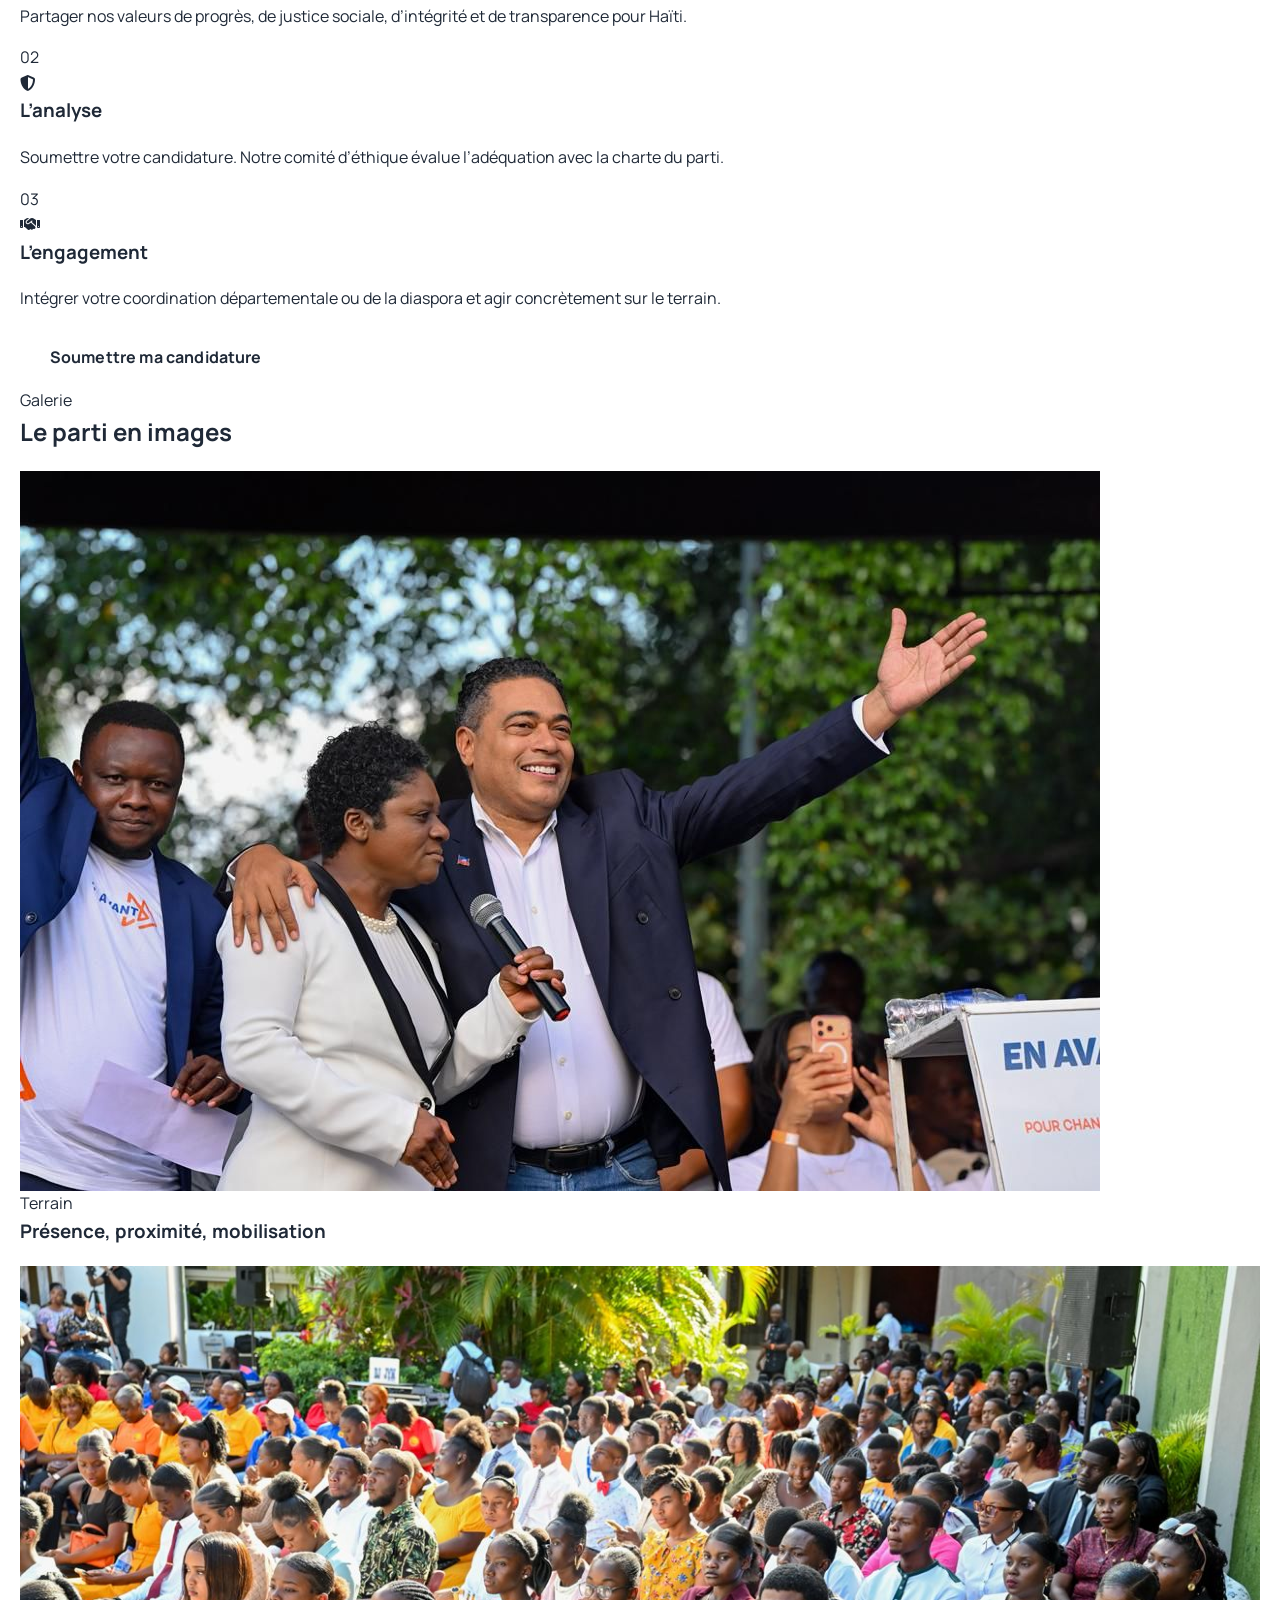
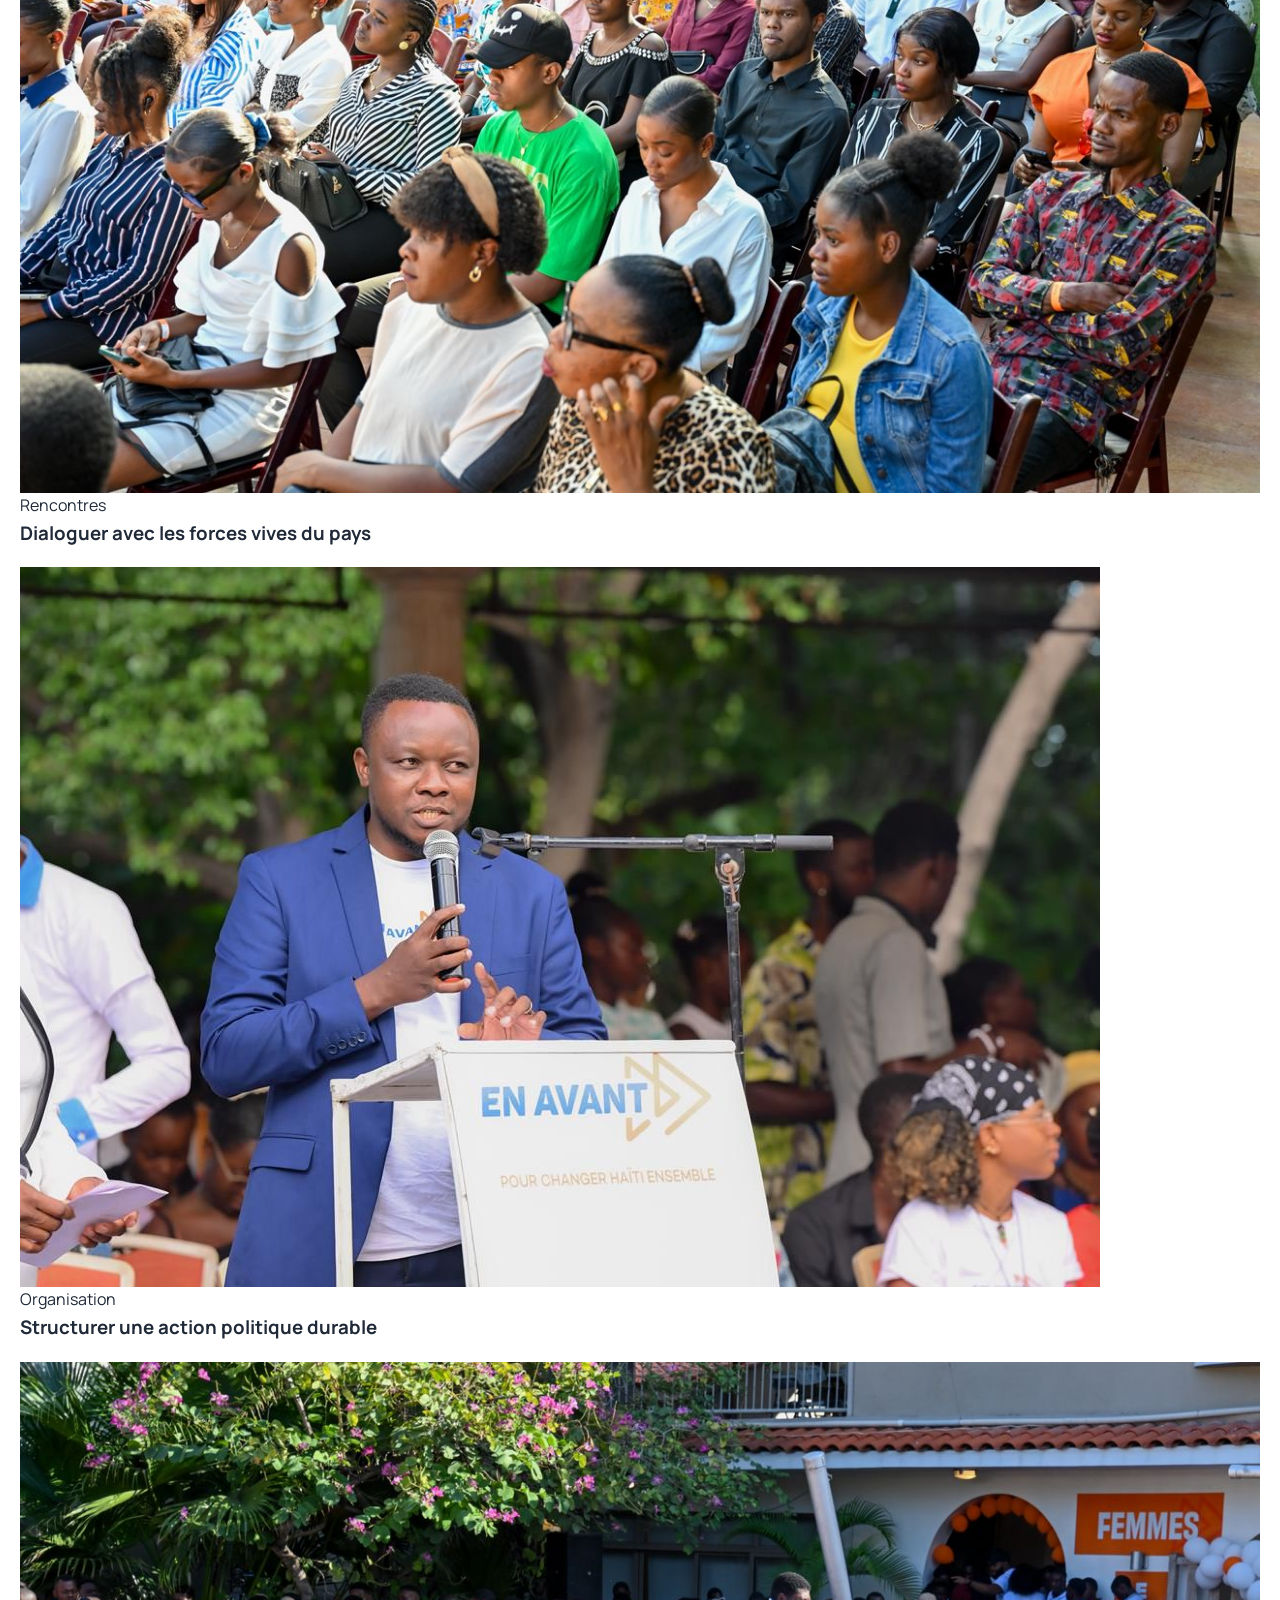
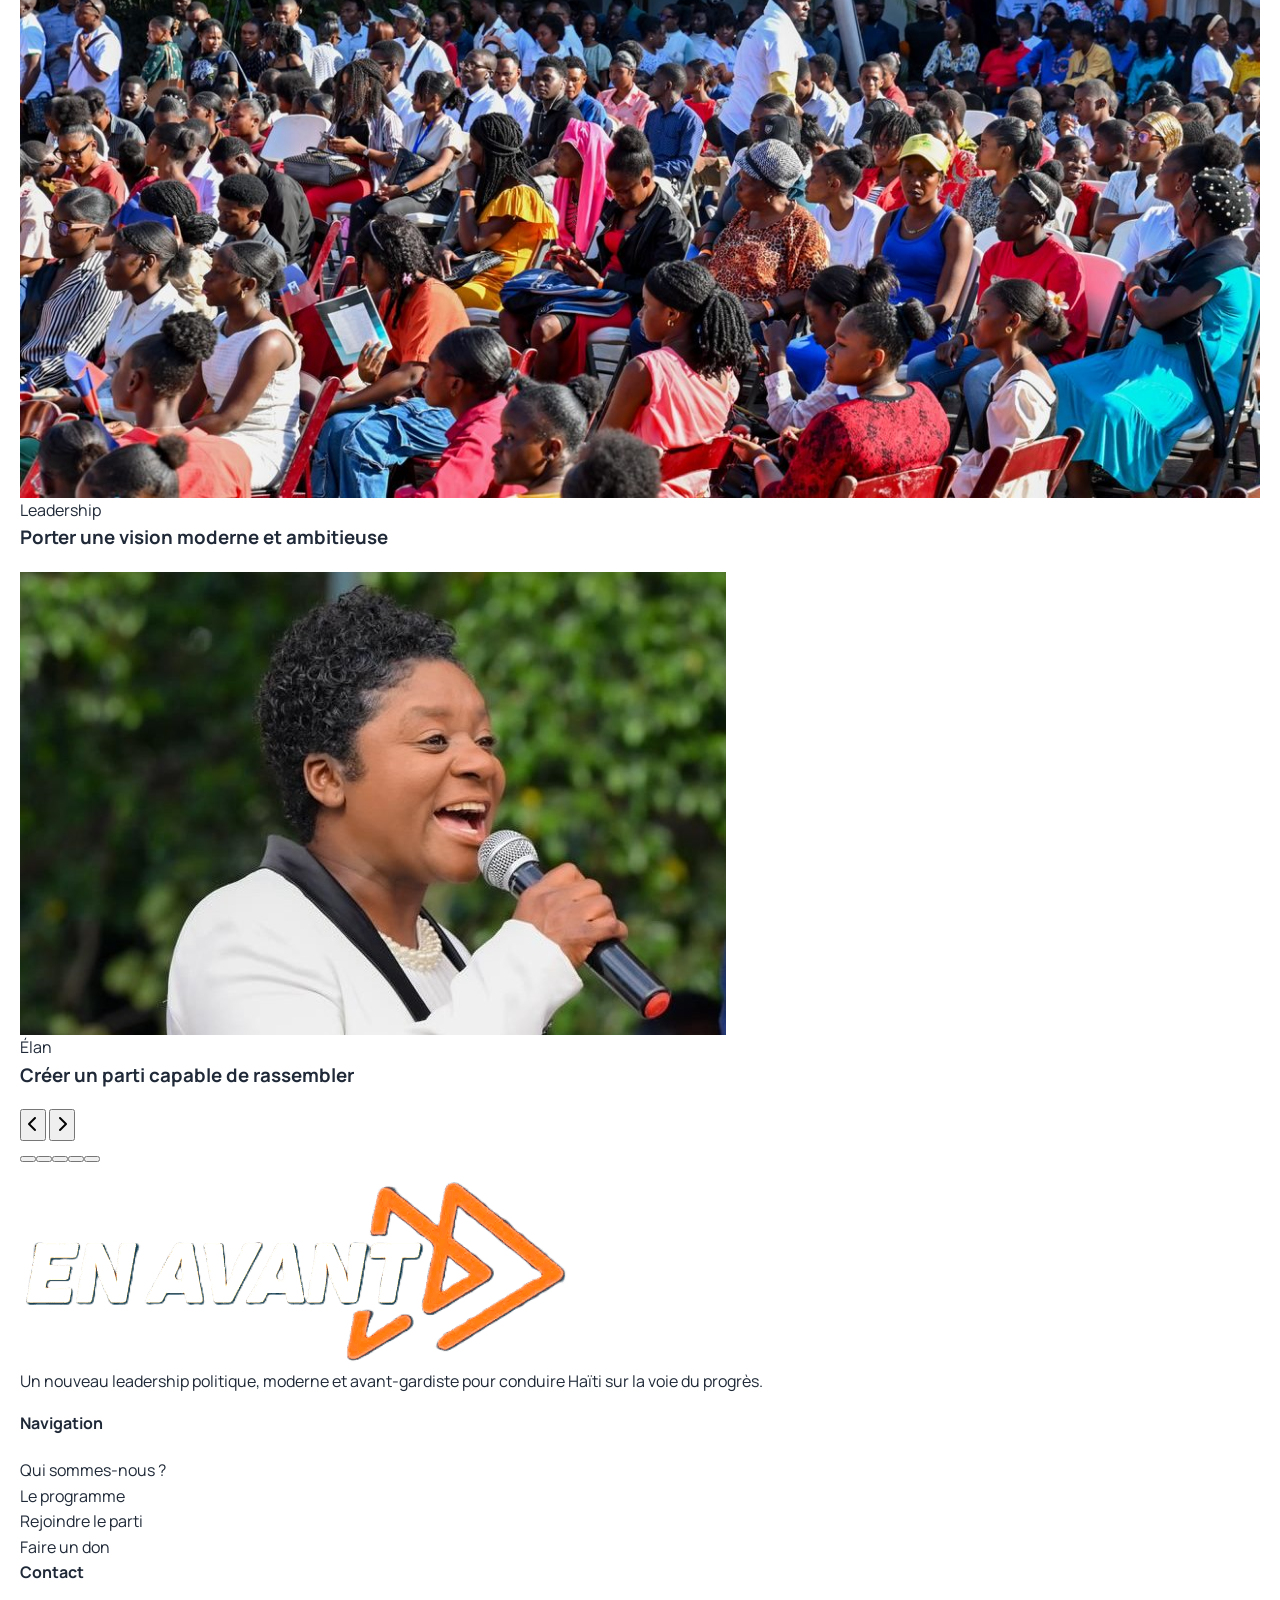
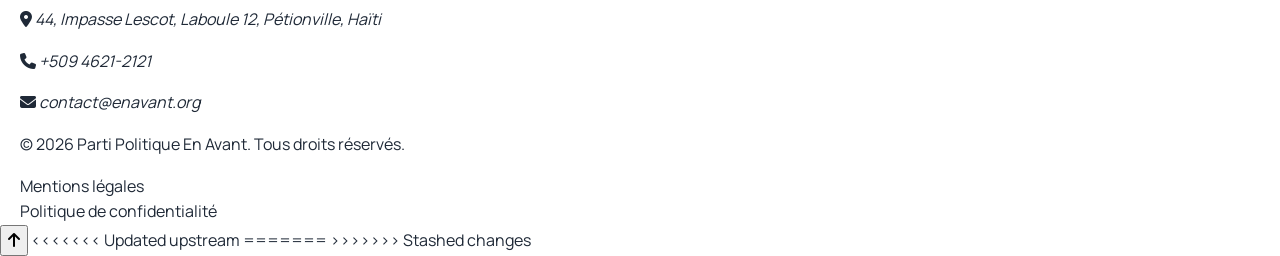
==== commit 97e24e47: "Refactor front: structure HTML, CSS, JS + nouvelles pages" ====
--- a/index.html
+++ b/index.html
@@ -1,105 +1,92 @@
 <!DOCTYPE html>
 <html lang="fr">
 <head>
-    <meta charset="UTF-8">
-    <meta name="viewport" content="width=device-width, initial-scale=1.0">
-    <meta http-equiv="X-UA-Compatible" content="ie=edge">
-    
-    <title>En Avant | Pour changer Haïti ensemble</title>
-    <meta name="description" content="Découvrez le parti politique En Avant. Notre vision, nos 20 chantiers pour Haïti, et comment rejoindre le mouvement.">
-    
-    <!-- Open Graph & Twitter Cards -->
-    <meta property="og:title" content="En Avant | Pour changer Haïti ensemble">
-    <meta property="og:description" content="Rejoignez le mouvement pour un nouveau leadership politique, moderne et avant-gardiste.">
-    <meta property="og:image" content="https://enavant.org/assets/images/og-banner.jpg">
-    <meta property="og:url" content="https://enavant.org">
-    <meta name="twitter:card" content="summary_large_image">
-
-    <!-- RESSOURCES EXTERNES -->
-    <link rel="preconnect" href="https://fonts.googleapis.com">
-    <link rel="preconnect" href="https://fonts.gstatic.com" crossorigin>
-    <link rel="stylesheet" href="https://cdnjs.cloudflare.com/ajax/libs/font-awesome/6.5.1/css/all.min.css">
-    <link rel="stylesheet" href="css/style.css">
+  <meta charset="UTF-8" />
+  <meta name="viewport" content="width=device-width, initial-scale=1.0" />
+  <meta http-equiv="X-UA-Compatible" content="IE=edge" />
+
+  <title>En Avant | Pour changer Haïti ensemble</title>
+  <meta
+    name="description"
+    content="Découvrez le parti politique En Avant. Notre vision, nos 20 chantiers pour Haïti, et comment rejoindre le parti."
+  />
+
+  <meta property="og:title" content="En Avant | Pour changer Haïti ensemble" />
+  <meta
+    property="og:description"
+    content="Rejoignez le parti pour un nouveau leadership politique, moderne et avant-gardiste."
+  />
+  <meta property="og:image" content="https://enavant.org/assets/images/og-banner.jpg" />
+  <meta property="og:url" content="https://enavant.org" />
+  <meta name="twitter:card" content="summary_large_image" />
+
+  <link rel="preconnect" href="https://fonts.googleapis.com" />
+  <link rel="preconnect" href="https://fonts.gstatic.com" crossorigin />
+  <link
+    href="https://fonts.googleapis.com/css2?family=Manrope:wght@400;500;600;700;800&family=Playfair+Display:wght@600;700&display=swap"
+    rel="stylesheet"
+  />
+  <link
+    rel="stylesheet"
+    href="https://cdnjs.cloudflare.com/ajax/libs/font-awesome/6.5.1/css/all.min.css"
+  />
+  <link rel="stylesheet" href="css/style.css" />
 </head>
+ 
+    <button class="chatbot-fab" id="chatbotFab" aria-label="Ouvrir le chat">
+  <span class="chatbot-icon">
+    <svg viewBox="0 0 24 24" aria-hidden="true">
+      <path d="M4 5.5C4 4.12 5.12 3 6.5 3h11C18.88 3 20 4.12 20 5.5v7c0 1.38-1.12 2.5-2.5 2.5H11l-4.2 3.4c-.33.27-.8.03-.8-.4V15.8C4.84 15.57 4 14.62 4 13.5v-8z" fill="currentColor"/>
+    </svg>
+  </span>
+  <span class="chatbot-dot"></span>
+</button>
+
 <body>
-
-    <!-- 1. RIDEAU DE TRANSITION (Loader Chromatique) -->
-    <div id="page-transition-loader" class="loader-overlay loader-active">
-        <img src="pictures/logo/logo.png" alt="Chargement En Avant" class="loader-logo">
-        <div class="spinner-border"></div>
+  <!-- Loader -->
+  <div id="page-loader" class="page-loader">
+    <div class="loader-inner">
+      <img src="pictures/logo/logo.png" alt="Chargement En Avant" class="loader-logo" />
+      <div class="loader-line"></div>
     </div>
-
-    <!-- 2. EN-TÊTE (HEADER DARK GLASS STICKY) -->
-    <header id="main-header">
-        <div class="container header-container">
-            
-            <div class="header-logo">
-                <a href="index.html" aria-label="Retour à l'accueil">
-                    <img src="pictures/logo/logo.png" alt="Logo En Avant">
-                </a>
-            </div>
-
-            <!-- Navigation Principale (et Panneau Mobile) -->
-            <nav id="main-nav" class="header-nav" aria-label="Menu principal">
-                <ul>
-                    <li><a href="index.html" class="active">ACCUEIL</a></li>
-                    <li class="dropdown">
-                        <a href="a-propos.html">À PROPOS <i class="icon-chevron-down"></i></a>
-                        <ul class="dropdown-menu">
-                            <li><a href="a-propos.html#historique">HISTORIQUE</a></li>
-                            <li><a href="organisation.html">ORGANISATION</a></li>
-                        </ul>
-                    </li>
-                    <li><a href="vingt-chantiers.html">VINGT CHANTIERS</a></li>
-                    <li><a href="blog.html">BLOG</a></li>
-                    <li><a href="livre-blanc.html">LE LIVRE BLANC</a></li>
-                    
-                    <!-- BOUTONS POUR LE MENU MOBILE UNIQUEMENT -->
-                    <li class="mobile-only-link mt-4"><a href="login.html"><i class="fa-solid fa-circle-user"></i> Connexion</a></li>
-                    <li class="mobile-only-btn"><a href="adherer.html" class="btn btn-outline-primary w-100">Adhérer</a></li>
-                    <li class="mobile-only-btn"><a href="don.html" class="btn btn-primary w-100">Faire un don</a></li>
-                </ul>
-            </nav>
-
-            <div class="header-actions">
-                <a href="login.html" class="nav-login" aria-label="Espace Membre">
-                    <i class="fa-solid fa-circle-user"></i> Connexion
-                </a>
-                <div id="google_translate_element" class="translate-widget"></div>
-                <a href="adherer.html" class="btn btn-white">ADHERER</a>
-                <a href="don.html" class="btn btn-primary">FAIRE UN DON</a>
-                
-                <button id="btn-mobile-menu" class="btn-hamburger" aria-label="Ouvrir le menu">
-                    <span></span><span></span><span></span>
-                </button>
-            </div>
-        </div>
-    </header>
-
-    <!-- 3. CONTENU PRINCIPAL -->
-    <main>
-        
-        <!-- HERO BANNER -->
-        <section id="hero" class="hero-section">
-            <div class="hero-overlay"></div>
-            
-            <div class="container hero-content text-center">
-                <h1 class="hero-title reveal-hidden">POUR CHANGER HAÏTI ENSEMBLE</h1>
-                
-                <div class="hero-buttons reveal-hidden delay-1">
-                    <a href="adherer.html" class="btn btn-white btn-lg">ADHERER</a>
-                    <a href="don.html" class="btn btn-primary btn-lg">FAIRE UN DON</a>
-                </div>
-                
-                <ul class="hero-socials reveal-hidden delay-2">
-                    <li><a href="https://www.instagram.com/enavant.ht" target="_blank"><i class="fa-brands fa-instagram"></i></a></li>
-                    <li><a href="https://x.com/EnAvantHT" target="_blank"><i class="fa-brands fa-x-twitter"></i></a></li>
-                    <li><a href="https://www.facebook.com/enavant.ht" target="_blank"><i class="fa-brands fa-facebook-f"></i></a></li>
-                    <li><a href="https://www.youtube.com/@mouvementenavant9694" target="_blank"><i class="fa-brands fa-youtube"></i></a></li>
-                </ul>
-            </div>
-        </section>
-
+  </div>
+
+  <!-- Header -->
+  <header id="main-header" class="site-header">
+    <div class="container header-shell">
+      <a href="index.html" class="brand" aria-label="Retour à l'accueil">
+        <img src="pictures/logo/logo.png" alt="Logo En Avant" />
+      </a>
+
+      <nav id="main-nav" class="main-nav" aria-label="Menu principal">
+        <ul>
+          <li><a href="index.html" class="active">Accueil</a></li>
+          <li class="dropdown">
+            <a href="Apropos.html">À propos <i class="fa-solid fa-chevron-down"></i></a>
+            <ul class="dropdown-menu">
+              <li><a href="historique.html">Historique</a></li>
+              <li><a href="organisation.html">Organisation</a></li>
+            </ul>
+          </li>
+          <li><a href="vingt-chantiers.html">Vingt chantiers</a></li>
+          <li><a href="blog.html">Blog</a></li>
+          <li><a href="livre-blanc.html">Livre blanc</a></li>
+
+          <li class="mobile-cta"><a href="login.html">Connexion</a></li>
+          <li class="mobile-cta"><a href="adherer.html">Adhérer</a></li>
+          <li class="mobile-cta"><a href="don.html">Faire un don</a></li>
+        </ul>
+      </nav>
+
+      <div class="header-actions">
+        <a href="login.html" class="header-login">
+          <i class="fa-solid fa-circle-user"></i>
+          <span>Connexion</span>
+        </a>
+        <a href="adherer.html" class="btn btn-secondary">Adhérer</a>
+        <a href="don.html" class="btn btn-primary">Faire un don</a>
+
+<<<<<<< Updated upstream
         <!-- VISION & VIDÉO -->
         <!-- SECTION : VISION & VIDÉO (Premium Card Design) -->
         <section id="vision" class="vision-section">
@@ -320,20 +307,367 @@
         <button id="btn-chatbot" class="btn-floating-chat" aria-label="Ouvrir l'assistant virtuel">
             <i class="fa-solid fa-message"></i>
             <span class="chat-notification"></span>
+=======
+        <button
+          id="btn-mobile-menu"
+          class="menu-toggle"
+          type="button"
+          aria-label="Ouvrir le menu"
+          aria-expanded="false"
+        >
+          <span></span>
+          <span></span>
+          <span></span>
+>>>>>>> Stashed changes
         </button>
+      </div>
     </div>
-
-    <dialog id="modal-feedback" class="modal-dialog-centered">
-        <div class="modal-content text-center glass-effect">
-            <div class="success-checkmark"><div class="check-icon">✓</div></div>
-            <h3 id="modal-feedback-title" class="text-primary mt-4">Titre</h3>
-            <p id="modal-feedback-message" class="text-secondary mb-4">Message</p>
-            <button class="btn btn-primary" onclick="document.getElementById('modal-feedback').close()">Continuer</button>
-        </div>
-    </dialog>
-
-    <dialog id="dynamic-modal" class="modal-hidden"></dialog>
-
+  </header>
+
+  <main>
+    <!-- Hero -->
+    <section id="hero" class="hero">
+      <div class="hero-bg"></div>
+      <div class="hero-overlay"></div>
+
+      <div class="container hero-grid">
+        <div class="hero-copy reveal-up">
+          <span class="eyebrow">Un nouveau leadership pour Haïti</span>
+          <h1>
+            Pour changer <span>Haïti</span><br />
+            ensemble.
+          </h1>
+          <p class="hero-text">
+            En Avant porte une vision moderne, intègre et ambitieuse pour construire
+            un pays plus juste, plus stable et plus fort.
+          </p>
+
+          <div class="hero-actions">
+            <a href="adherer.html" class="btn btn-light btn-lg">Adhérer</a>
+            <a href="don.html" class="btn btn-primary btn-lg">Faire un don</a>
+          </div>
+
+          <ul class="hero-socials" aria-label="Réseaux sociaux">
+            <li>
+              <a href="https://www.instagram.com/enavant.ht" target="_blank" rel="noopener noreferrer">
+                <i class="fa-brands fa-instagram"></i>
+              </a>
+            </li>
+            <li>
+              <a href="https://x.com/EnAvantHT" target="_blank" rel="noopener noreferrer">
+                <i class="fa-brands fa-x-twitter"></i>
+              </a>
+            </li>
+            <li>
+              <a href="https://www.facebook.com/enavant.ht" target="_blank" rel="noopener noreferrer">
+                <i class="fa-brands fa-facebook-f"></i>
+              </a>
+            </li>
+            <li>
+              <a href="https://www.youtube.com/@mouvementenavant9694" target="_blank" rel="noopener noreferrer">
+                <i class="fa-brands fa-youtube"></i>
+              </a>
+            </li>
+          </ul>
+        </div>
+
+        <div class="hero-card reveal-up delay-1">
+          <div class="hero-card-top">
+            <span class="hero-card-label">Vision</span>
+            <span class="hero-card-pill">2026</span>
+          </div>
+          <h2>Une organisation tournée vers l’action</h2>
+          <p>
+            Bâtir un État plus efficace, une gouvernance crédible et un espace politique
+            capable de rassembler les énergies du pays et de la diaspora.
+          </p>
+
+          <div class="hero-card-stats">
+            <div>
+              <strong>20</strong>
+              <span>chantiers</span>
+            </div>
+            <div>
+              <strong>1</strong>
+              <span>vision</span>
+            </div>
+            <div>
+              <strong>∞</strong>
+              <span>engagement</span>
+            </div>
+          </div>
+        </div>
+      </div>
+
+      <a href="#vision" class="hero-scroll" aria-label="Descendre vers la section suivante">
+        <span>Découvrir</span>
+        <i class="fa-solid fa-arrow-down"></i>
+      </a>
+    </section>
+
+    <!-- Vision -->
+    <section id="vision" class="section section-light">
+      <div class="container">
+        <div class="section-head reveal-up">
+          <span class="section-kicker">Notre vision</span>
+          <h2 class="section-title">Une parole claire, une ambition assumée</h2>
+        </div>
+
+        <div class="vision-grid">
+          <div class="vision-quote reveal-left">
+            <blockquote>
+              “Plus d'un pense que le déclin continu de notre pays est inévitable et que
+              le pire est à venir. Les fondateurs du parti En Avant osent prétendre autrement.
+              Un nouveau leadership politique, moderne et avant-gardiste, peut conduire Haïti
+              sur la voie du progrès.”
+            </blockquote>
+          </div>
+
+          <div class="vision-media reveal-right">
+            <div class="video-shell">
+              <iframe
+                src="https://www.youtube.com/watch?v=DyB86KKDdCI"
+                title="Vidéo En Avant"
+                allow="accelerometer; autoplay; clipboard-write; encrypted-media; gyroscope; picture-in-picture"
+                allowfullscreen
+              ></iframe>
+            </div>
+          </div>
+        </div>
+      </div>
+    </section>
+
+    <!-- News -->
+    <section id="actualites" class="section section-soft">
+      <div class="container">
+        <div class="section-head center reveal-up">
+          <span class="section-kicker">À la une</span>
+          <h2 class="section-title">L’actualité du parti</h2>
+        </div>
+
+        <div class="news-layout">
+          <article class="feature-card reveal-left">
+            <div class="feature-media">
+              <img src="pictures/foule-Assise.jpg" alt="Communiqué En Avant" />
+              <span class="feature-badge">Communiqué de presse</span>
+            </div>
+
+            <div class="feature-body">
+              <div class="meta-row">
+                <span>12 mars 2026</span>
+                <span>Programme</span>
+              </div>
+
+              <h3>Le parti En Avant annonce ses 20 chantiers prioritaires</h3>
+              <p>
+                Découvrez les mesures phares proposées par notre équipe pour inscrire
+                Haïti dans une nouvelle dynamique politique, économique et institutionnelle.
+              </p>
+
+              <a href="article-details.html" class="text-link">
+                Lire l’article
+                <i class="fa-solid fa-arrow-right"></i>
+              </a>
+            </div>
+          </article>
+
+          <aside class="news-stack reveal-right">
+            <article class="mini-news-card">
+              <div class="mini-news-meta">
+                <span>12 mars 2026</span>
+                <span>Diaspora</span>
+              </div>
+              <h4>Rencontre avec la diaspora à Boston</h4>
+              <a href="#">Lire plus</a>
+            </article>
+
+            <article class="mini-news-card">
+              <div class="mini-news-meta">
+                <span>10 mars 2026</span>
+                <span>Campagne</span>
+              </div>
+              <h4>Lancement de la campagne nationale</h4>
+              <a href="#">Lire plus</a>
+            </article>
+
+            <article class="mini-news-card">
+              <div class="mini-news-meta">
+                <span>08 mars 2026</span>
+                <span>Organisation</span>
+              </div>
+              <h4>Renforcement des coordinations régionales</h4>
+              <a href="#">Lire plus</a>
+            </article>
+
+            <div class="news-cta-box">
+              <a href="blog.html" class="btn btn-secondary btn-full">Voir tous les articles</a>
+            </div>
+          </aside>
+        </div>
+      </div>
+    </section>
+
+    <!-- Join -->
+    <section id="rejoindre" class="section section-dark">
+      <div class="container">
+        <div class="section-head center reveal-up">
+          <span class="section-kicker light">Rejoindre le parti</span>
+          <h2 class="section-title light">Un engagement clair, structuré et exigeant</h2>
+          <p class="section-intro light">
+            Découvrez le processus pour devenir membre actif d’En Avant et contribuer à
+            la transformation du pays.
+          </p>
+        </div>
+
+        <div class="process-grid">
+          <article class="process-card reveal-up">
+            <span class="process-number">01</span>
+            <div class="process-icon"><i class="fa-solid fa-clipboard-list"></i></div>
+            <h3>Les conditions</h3>
+            <p>
+              Partager nos valeurs de progrès, de justice sociale, d’intégrité et de
+              transparence pour Haïti.
+            </p>
+          </article>
+
+          <article class="process-card reveal-up delay-1">
+            <span class="process-number">02</span>
+            <div class="process-icon"><i class="fa-solid fa-shield-halved"></i></div>
+            <h3>L’analyse</h3>
+            <p>
+              Soumettre votre candidature. Notre comité d’éthique évalue l’adéquation
+              avec la charte du parti.
+            </p>
+          </article>
+
+          <article class="process-card reveal-up delay-2">
+            <span class="process-number">03</span>
+            <div class="process-icon"><i class="fa-solid fa-handshake"></i></div>
+            <h3>L’engagement</h3>
+            <p>
+              Intégrer votre coordination départementale ou de la diaspora et agir
+              concrètement sur le terrain.
+            </p>
+          </article>
+        </div>
+
+        <div class="section-action reveal-up delay-3">
+          <a href="adherer.html" class="btn btn-primary btn-lg">Soumettre ma candidature</a>
+        </div>
+      </div>
+    </section>
+
+    <!-- Gallery -->
+    <section id="galerie" class="section section-light">
+      <div class="container">
+        <div class="section-head center reveal-up">
+          <span class="section-kicker">Galerie</span>
+          <h2 class="section-title">Le parti en images</h2>
+        </div>
+
+        <div class="premium-slider reveal-up" id="gallery-slider">
+          <div class="slider-track">
+            <article class="slide active">
+              <img src="pictures/home-galerie/galerie-1.jpeg" alt="Photo du mouvement En Avant 1" />
+              <div class="slide-overlay">
+                <span>Terrain</span>
+                <h3>Présence, proximité, mobilisation</h3>
+              </div>
+            </article>
+
+            <article class="slide">
+              <img src="pictures/home-galerie/galerie-2.jpeg" alt="Photo du mouvement En Avant 2" loading="lazy" />
+              <div class="slide-overlay">
+                <span>Rencontres</span>
+                <h3>Dialoguer avec les forces vives du pays</h3>
+              </div>
+            </article>
+
+            <article class="slide">
+              <img src="pictures/home-galerie/galerie-3.jpeg" alt="Photo du mouvement En Avant 3" loading="lazy" />
+              <div class="slide-overlay">
+                <span>Organisation</span>
+                <h3>Structurer une action politique durable</h3>
+              </div>
+            </article>
+
+            <article class="slide">
+              <img src="pictures/home-galerie/galerie-4.jpeg" alt="Photo du mouvement En Avant 4" loading="lazy" />
+              <div class="slide-overlay">
+                <span>Leadership</span>
+                <h3>Porter une vision moderne et ambitieuse</h3>
+              </div>
+            </article>
+
+            <article class="slide">
+              <img src="pictures/home-galerie/galerie-5.jpeg" alt="Photo du mouvement En Avant 5" loading="lazy" />
+              <div class="slide-overlay">
+                <span>Élan</span>
+                <h3>Créer un parti capable de rassembler</h3>
+              </div>
+            </article>
+          </div>
+
+          <button class="slider-arrow slider-arrow-prev" type="button" aria-label="Image précédente">
+            <i class="fa-solid fa-chevron-left"></i>
+          </button>
+          <button class="slider-arrow slider-arrow-next" type="button" aria-label="Image suivante">
+            <i class="fa-solid fa-chevron-right"></i>
+          </button>
+
+          <div class="slider-dots" aria-label="Navigation de la galerie"></div>
+        </div>
+      </div>
+    </section>
+  </main>
+
+  <!-- Footer -->
+  <footer class="site-footer">
+    <div class="container footer-grid">
+      <div class="footer-col">
+        <img src="pictures/logo/logo.png" alt="En Avant" class="footer-logo" />
+        <p>
+          Un nouveau leadership politique, moderne et avant-gardiste pour conduire Haïti
+          sur la voie du progrès.
+        </p>
+      </div>
+
+      <div class="footer-col">
+        <h4>Navigation</h4>
+        <ul>
+          <li><a href="Apropos.html">Qui sommes-nous ?</a></li>
+          <li><a href="vingt-chantiers.html">Le programme</a></li>
+          <li><a href="adherer.html">Rejoindre le parti</a></li>
+          <li><a href="don.html">Faire un don</a></li>
+        </ul>
+      </div>
+
+      <div class="footer-col">
+        <h4>Contact</h4>
+        <address>
+          <p><i class="fa-solid fa-location-dot"></i> 44, Impasse Lescot, Laboule 12, Pétionville, Haïti</p>
+          <p><i class="fa-solid fa-phone"></i> +509 4621-2121</p>
+          <p><i class="fa-solid fa-envelope"></i> contact@enavant.org</p>
+        </address>
+      </div>
+    </div>
+
+    <div class="footer-bottom">
+      <div class="container footer-bottom-row">
+        <p>© 2026 Parti Politique En Avant. Tous droits réservés.</p>
+        <ul class="legal-links">
+          <li><a href="#">Mentions légales</a></li>
+          <li><a href="#">Politique de confidentialité</a></li>
+        </ul>
+      </div>
+    </div>
+  </footer>
+
+  <button id="backToTop" class="back-to-top" aria-label="Remonter en haut">
+    <i class="fa-solid fa-arrow-up"></i>
+  </button>
+
+<<<<<<< Updated upstream
     <!-- SCRIPT DE FONCTIONNEMENT -->
     <script>
         window.addEventListener('load', () => {
@@ -400,5 +734,8 @@
             });
         });
     </script>
+=======
+  <script src="js/app.js"></script>
+>>>>>>> Stashed changes
 </body>
 </html>
--- a/css/style.css
+++ b/css/style.css
@@ -1,115 +1,209 @@
-/* ==========================================================================
-   PROJET : EN AVANT - PORTAIL ULTRA-PREMIUM (SAAS & LUXE)
-   FICHIER : style.css
-   ========================================================================== */
-
-/* ==========================================
-   1. DESIGN SYSTEM (Variables Globales)
-   ========================================== */
 :root {
-    --color-primary: #e65525;       
-    --color-primary-dark: #8a2b0e;  
-    --color-primary-deep: #4a1505;  
-    
-    --color-dark: #111111;          
-    --color-secondary: #001a33;     /* Bleu Nuit / Marine Institutionnel */
-    --color-bg-light: #fbfbfd;      
-    --color-white: #ffffff;
-    --color-text-muted: #86868b;    
-    
-    --font-heading: 'Merriweather', 'Playfair Display', serif; 
-    --font-body: 'Montserrat', '-apple-system', sans-serif; 
-    
-    --shadow-apple: 0 4px 14px 0 rgba(0, 0, 0, 0.05);
-    --transition-fast: all 0.2s cubic-bezier(0.25, 0.1, 0.25, 1);
-    
-    --container-max-width: 1280px;
-}
-
-/* ==========================================
-   2. RESET & TYPOGRAPHIE
-   ========================================== */
-*, *::before, *::after { box-sizing: border-box; margin: 0; padding: 0; }
-
-html { scroll-behavior: smooth; font-size: 16px; }
+  --color-primary: #ff6a2a;
+  --color-primary-light: #ff8a4c;
+  --color-primary-dark: #e0551f;
+  --color-secondary: #1a1a1a;
+  --color-secondary-soft: #2a2a2a;
+  --color-dark: #0f0f0f;
+  --color-text: #1f2937;
+  --color-muted: #6b7280;
+  --color-border: rgba(0, 0, 0, 0.08);
+  --color-white: #ffffff;
+  --color-bg: #fafafa;
+  --color-bg-soft: #f4f4f4;
+
+  --radius-sm: 14px;
+  --radius-md: 20px;
+  --radius-lg: 28px;
+  --radius-xl: 36px;
+
+  --shadow-soft: 0 10px 30px rgba(0, 0, 0, 0.08);
+  --shadow-medium: 0 20px 50px rgba(0, 0, 0, 0.12);
+  --shadow-strong: 0 30px 80px rgba(0, 0, 0, 0.18);
+
+  --transition-fast: 0.25s ease;
+  --transition-smooth: 0.4s cubic-bezier(0.22, 1, 0.36, 1);
+
+  --container: 1240px;
+
+  --font-body: "Manrope", sans-serif;
+  --font-display: "Playfair Display", serif;
+}
+
+*,
+*::before,
+*::after {
+  box-sizing: border-box;
+}
+
+html {
+  scroll-behavior: smooth;
+}
 
 body {
-    font-family: var(--font-body);
-    color: var(--color-dark);
-    background-color: var(--color-bg-light);
-    line-height: 1.5;
-    overflow-x: hidden;
-    -webkit-font-smoothing: antialiased; 
-}
-
-h1, h2, h3, h4, h5, h6 {
-    font-family: var(--font-heading);
-    color: var(--color-dark);
-    line-height: 1.1;
-    margin-bottom: 1rem;
-    letter-spacing: -0.02em; 
-}
-
-a { text-decoration: none; color: var(--color-primary); transition: var(--transition-fast); }
-ul { list-style: none; }
-img { max-width: 100%; height: auto; display: block; }
-
-.editorial-content {
-    max-width: 65ch; 
-    margin-inline: auto;
-    color: var(--color-text-muted);
-    font-size: 1.15rem;
-    line-height: 1.7;
-}
-
-/* ==========================================
-   3. UTILITAIRES & LAYOUT
-   ========================================== */
-.container { width: 100%; max-width: var(--container-max-width); margin: 0 auto; padding: 0 2rem; }
-
-.text-center { text-align: center !important; }
-.fw-light { font-weight: 300 !important; }
-.text-primary { color: var(--color-primary) !important; }
-.text-secondary { color: var(--color-secondary) !important; }
-
-.mt-2 { margin-top: 0.5rem !important; }
-.mt-3 { margin-top: 1rem !important; }
-.mt-4 { margin-top: 1.5rem !important; }
-.mt-5 { margin-top: 3rem !important; }
-.mb-4 { margin-bottom: 1.5rem !important; }
-
-.d-flex { display: flex !important; }
-.justify-content-center { justify-content: center !important; }
-.justify-content-between { justify-content: space-between !important; }
-.align-items-center { align-items: center !important; }
-.gap-3 { gap: 1.5rem !important; }
-
-/* ==========================================
-   4. BOUTONS : LE MINIMALISME APPLE
-   ========================================== */
+  margin: 0;
+  font-family: var(--font-body);
+  color: var(--color-text);
+  background: var(--color-white);
+  line-height: 1.6;
+  overflow-x: hidden;
+}
+
+body.menu-open {
+  overflow: hidden;
+}
+
+img {
+  max-width: 100%;
+  display: block;
+}
+
+a {
+  color: inherit;
+  text-decoration: none;
+}
+
+button,
+input,
+textarea,
+select {
+  font: inherit;
+}
+
+ul {
+  margin: 0;
+  padding: 0;
+  list-style: none;
+}
+
+p,
+h1,
+h2,
+h3,
+h4,
+blockquote {
+  margin-top: 0;
+}
+
+.container {
+  width: min(calc(100% - 2rem), var(--container));
+  margin: 0 auto;
+}
+
+/* Loader */
+.page-loader {
+  position: fixed;
+  inset: 0;
+  z-index: 9999;
+  background:
+    radial-gradient(circle at 15% 25%, rgba(255, 106, 42, 0.28), transparent 30%),
+    radial-gradient(circle at 85% 15%, rgba(255, 255, 255, 0.12), transparent 25%),
+    linear-gradient(135deg, #0f0f0f 0%, #1a1a1a 55%, #2a2a2a 100%);
+  display: grid;
+  place-items: center;
+  transition: opacity 0.7s ease, visibility 0.7s ease;
+}
+
+.page-loader.hidden {
+  opacity: 0;
+  visibility: hidden;
+}
+
+.loader-inner {
+  text-align: center;
+}
+
+.loader-logo {
+  width: 110px;
+  margin: 0 auto 1.5rem;
+  filter: drop-shadow(0 12px 30px rgba(0, 0, 0, 0.25));
+}
+
+.loader-line {
+  width: 160px;
+  height: 4px;
+  border-radius: 999px;
+  background: rgba(255, 255, 255, 0.18);
+  overflow: hidden;
+  position: relative;
+}
+
+.loader-line::after {
+  content: "";
+  position: absolute;
+  inset: 0;
+  width: 45%;
+  background: linear-gradient(90deg, transparent, var(--color-primary), transparent);
+  animation: loaderMove 1.2s ease-in-out infinite;
+}
+
+@keyframes loaderMove {
+  0% { transform: translateX(-120%); }
+  100% { transform: translateX(260%); }
+}
+
+/* Buttons */
 .btn {
-    display: inline-flex;
-    align-items: center;
-    justify-content: center;
-    padding: 0.8rem 2rem;
-    font-family: var(--font-body);
-    font-weight: 600;
-    font-size: 1.05rem;
-    border-radius: 50px; 
-    cursor: pointer;
-    border: none;
-    transition: var(--transition-fast);
-}
-
-.btn-lg { padding: 1rem 2.5rem; font-size: 1.15rem; }
-
+  display: inline-flex;
+  align-items: center;
+  justify-content: center;
+  gap: 0.65rem;
+  min-height: 50px;
+  padding: 0.9rem 1.45rem;
+  border: 1px solid transparent;
+  border-radius: 999px;
+  font-weight: 700;
+  letter-spacing: 0.01em;
+  transition: var(--transition-smooth);
+  cursor: pointer;
+  position: relative;
+  overflow: hidden;
+}
+
+.btn::after {
+  content: "";
+  position: absolute;
+  top: 0;
+  left: -120%;
+  width: 55%;
+  height: 100%;
+  background: linear-gradient(120deg, transparent, rgba(255, 255, 255, 0.32), transparent);
+  transition: 0.8s ease;
+}
+
+.btn:hover::after {
+  left: 130%;
+}
+
+.btn:hover {
+  transform: translateY(-2px);
+}
+
+.btn-lg {
+  min-height: 58px;
+  padding: 1rem 1.8rem;
+}
+
+.btn-full {
+  width: 100%;
+}
+
+<<<<<<< Updated upstream
 /* Bouton Principal (Faire un Don) -> BLEU MARINE PARTOUT */
 .btn-primary {
     background-color: var(--color-secondary);
     color: var(--color-white) !important;
     box-shadow: 0 4px 15px rgba(0, 26, 51, 0.4);
-}
+=======
+.btn-primary {
+  background: linear-gradient(135deg, var(--color-primary) 0%, var(--color-primary-light) 100%);
+  color: var(--color-white);
+  box-shadow: 0 14px 35px rgba(255, 106, 42, 0.28);
+>>>>>>> Stashed changes
+}
+
 .btn-primary:hover {
+<<<<<<< Updated upstream
     background-color: #003366; 
     transform: scale(1.02);
     box-shadow: 0 6px 20px rgba(0, 26, 51, 0.6);
@@ -126,20 +220,23 @@
     background-color: #f8f9fa !important;
     transform: scale(1.04);
     box-shadow: 0 8px 25px rgba(0, 0, 0, 0.2) !important;
-}
-
-/* ==========================================
-   5. EN-TÊTE & MENU (EXTRAVAGANCE PREMIUM)
-   ========================================== */
-#main-header {
-    position: fixed;
-    top: 0; left: 0; width: 100%;
-    z-index: 1000;
-    padding: 1.5rem 0;
-    background: transparent; 
-    transition: background 0.4s ease, padding 0.4s ease;
-}
-
+=======
+  box-shadow: 0 20px 45px rgba(255, 106, 42, 0.34);
+}
+
+.btn-secondary {
+  background: rgba(255, 255, 255, 0.72);
+  color: var(--color-secondary);
+  border-color: rgba(255, 255, 255, 0.35);
+  backdrop-filter: blur(10px);
+>>>>>>> Stashed changes
+}
+
+.btn-secondary:hover {
+  background: rgba(255, 255, 255, 0.9);
+}
+
+<<<<<<< Updated upstream
 .header-container { display: flex; justify-content: space-between; align-items: center; width: 98%; max-width: 2000px; margin: 0 auto; padding: 0 1rem; }
 .header-logo img { height: 80px; transition: transform 0.3s ease;}
 .header-logo img:hover { transform: scale(1.05); }
@@ -158,48 +255,45 @@
     transition: all 0.3s ease;
     z-index: 1; 
     display: inline-block;
-}
-
-/* L'Extravagance : La Bulle en Verre cachée par défaut */
-.header-nav > ul > li > a::before {
-    content: '';
-    position: absolute;
-    top: 0; left: 0; width: 100%; height: 100%;
-    background: rgba(255, 255, 255, 0.15); 
-    backdrop-filter: blur(10px); 
-    -webkit-backdrop-filter: blur(10px);
-    border: 1px solid rgba(255, 255, 255, 0.5); 
-    border-radius: 50px; 
-    z-index: -1; 
-    opacity: 0;
-    transform: scale(0.5) translateY(10px); 
-    transition: all 0.4s cubic-bezier(0.175, 0.885, 0.32, 1.275); 
-}
-
-.header-nav > ul > li > a:hover, 
-.header-nav > ul > li > a.active { 
-    color: var(--color-white) !important;
-    text-shadow: 0 0 10px rgba(255, 255, 255, 0.8), 0 0 20px rgba(255, 255, 255, 0.4); 
-    transform: translateY(-2px); 
-}
-
-.header-nav > ul > li > a:hover::before, 
-.header-nav > ul > li > a.active::before {
-    opacity: 1;
-    transform: scale(1) translateY(0); 
-    box-shadow: 0 10px 20px rgba(0, 0, 0, 0.15); 
-}
-
-.header-actions { display: flex; align-items: center; gap: 1.5rem; }
-
-.nav-login {
-    display: flex; align-items: center; gap: 0.5rem;
-    color: var(--color-white); font-weight: 500; font-size: 0.95rem;
-    transition: var(--transition-fast); opacity: 0.8;
-}
-.nav-login i { font-size: 1.2rem; }
-.nav-login:hover { opacity: 1; color: var(--color-primary); }
-
+=======
+.btn-light {
+  background: var(--color-white);
+  color: var(--color-secondary);
+  box-shadow: 0 14px 35px rgba(0, 0, 0, 0.12);
+>>>>>>> Stashed changes
+}
+
+.btn-light:hover {
+  box-shadow: 0 20px 45px rgba(0, 0, 0, 0.18);
+}
+
+/* Header */
+.site-header {
+  position: fixed;
+  top: 0;
+  left: 0;
+  width: 100%;
+  z-index: 1200;
+  padding: 1rem 0;
+  transition: background 0.35s ease, border-color 0.35s ease, padding 0.35s ease, box-shadow 0.35s ease;
+}
+
+.site-header.scrolled {
+  padding: 0.7rem 0;
+  background: rgba(15, 15, 15, 0.72);
+  backdrop-filter: blur(18px) saturate(150%);
+  border-bottom: 1px solid rgba(255, 255, 255, 0.08);
+  box-shadow: 0 10px 30px rgba(0, 0, 0, 0.12);
+}
+
+.header-shell {
+  display: flex;
+  align-items: center;
+  justify-content: space-between;
+  gap: 1.5rem;
+}
+
+<<<<<<< Updated upstream
 /* --- Menu au SCROLL : Dark Glass Permanent (SaaS Style) --- */
 #main-header.scroll-down {
     background: rgba(15, 23, 42, 0.85) !important; 
@@ -208,26 +302,89 @@
     border-bottom: 1px solid rgba(255, 255, 255, 0.08) !important; 
     padding: 0.8rem 0;
     pointer-events: auto; 
-}
-#main-header.scroll-down .header-nav { opacity: 1; pointer-events: auto; transform: none; }
-#main-header.scroll-down .header-nav > ul > li > a { color: var(--color-white) !important; text-shadow: none; }
-#main-header.scroll-down .header-nav > ul > li > a:hover, #main-header.scroll-down .header-nav > ul > li > a.active { color: var(--color-primary) !important; }
-
-/* --- DROPDOWN (Menu déroulant) --- */
-.dropdown { position: relative; }
+=======
+.brand img {
+  height: 76px;
+  transition: var(--transition-smooth);
+}
+
+.site-header.scrolled .brand img {
+  height: 62px;
+}
+
+.main-nav ul {
+  display: flex;
+  align-items: center;
+  gap: 2rem;
+}
+
+.main-nav > ul > li {
+  position: relative;
+}
+
+.main-nav > ul > li > a {
+  color: var(--color-white);
+  font-size: 0.96rem;
+  font-weight: 600;
+  padding: 0.55rem 0;
+  opacity: 0.92;
+  transition: var(--transition-fast);
+  position: relative;
+}
+
+.main-nav > ul > li > a::after {
+  content: "";
+  position: absolute;
+  left: 0;
+  bottom: -0.25rem;
+  width: 100%;
+  height: 2px;
+  transform: scaleX(0);
+  transform-origin: center;
+  background: var(--color-primary);
+  transition: var(--transition-fast);
+}
+
+.main-nav > ul > li > a:hover,
+.main-nav > ul > li > a.active {
+  opacity: 1;
+}
+
+.main-nav > ul > li > a:hover::after,
+.main-nav > ul > li > a.active::after {
+  transform: scaleX(1);
+}
+
+.dropdown > a i {
+  font-size: 0.72rem;
+  margin-left: 0.35rem;
+>>>>>>> Stashed changes
+}
+
 .dropdown-menu {
-    position: absolute; top: 100%; left: -1rem; margin-top: 1rem;
-    display: flex !important; flex-direction: column !important;
-    background: rgba(255, 255, 255, 0.95); backdrop-filter: blur(20px);
-    border: 1px solid rgba(0,0,0,0.05); border-radius: 12px;
-    padding: 0.5rem; min-width: 200px;
-    opacity: 0; visibility: hidden; transform: translateY(10px);
-    transition: var(--transition-fast); box-shadow: 0 10px 30px rgba(0,0,0,0.1);
-    z-index: 100;
-}
-.dropdown:hover .dropdown-menu { opacity: 1; visibility: visible; transform: translateY(0); }
-.dropdown-menu li { margin: 0; width: 100%; }
+  position: absolute;
+  top: calc(100% + 1rem);
+  left: -1rem;
+  min-width: 210px;
+  padding: 0.7rem;
+  border-radius: 18px;
+  background: rgba(255, 255, 255, 0.96);
+  box-shadow: var(--shadow-medium);
+  border: 1px solid rgba(0, 0, 0, 0.06);
+  opacity: 0;
+  visibility: hidden;
+  transform: translateY(10px);
+  transition: var(--transition-smooth);
+}
+
+.dropdown:hover .dropdown-menu {
+  opacity: 1;
+  visibility: visible;
+  transform: translateY(0);
+}
+
 .dropdown-menu a {
+<<<<<<< Updated upstream
     display: block; width: 100%; color: var(--color-dark) !important;
     padding: 0.75rem 1rem; border-radius: 8px; font-weight: 500 !important;
     text-shadow: none; transform: none; 
@@ -250,13 +407,27 @@
     background-position: center 20%; background-repeat: no-repeat;
     filter: grayscale(100%) sepia(100%) hue-rotate(345deg) saturate(250%) contrast(1.1) brightness(1.2);
     opacity: 0.25; mix-blend-mode: hard-light; z-index: 0; pointer-events: none; 
-}
-
-.hero-content {
-    position: relative; z-index: 2; width: 100%; max-width: 1200px; 
-    display: flex; flex-direction: column; align-items: center; margin-top: -5vh; 
-}
-
+=======
+  display: block;
+  padding: 0.8rem 0.95rem;
+  border-radius: 12px;
+  color: var(--color-dark);
+  font-weight: 600;
+}
+
+.dropdown-menu a:hover {
+  background: var(--color-bg-soft);
+  color: var(--color-primary);
+>>>>>>> Stashed changes
+}
+
+.header-actions {
+  display: flex;
+  align-items: center;
+  gap: 0.8rem;
+}
+
+<<<<<<< Updated upstream
 /* Le Slogan Centré (1 Ligne) */
 .hero-title {
     color: var(--color-white); font-size: clamp(2rem, 4.5vw, 4.2rem); line-height: 1.1;
@@ -268,9 +439,24 @@
 .hero-buttons { 
     display: flex; justify-content: center; align-items: center;
     gap: 45vw; margin-top: 3vh; width: 100%; 
-}
-.hero-buttons .btn { flex-shrink: 0; min-width: 220px; }
-
+=======
+.header-login {
+  display: inline-flex;
+  align-items: center;
+  gap: 0.45rem;
+  color: var(--color-white);
+  font-weight: 600;
+  opacity: 0.9;
+  transition: var(--transition-fast);
+}
+
+.header-login:hover {
+  opacity: 1;
+  color: #ffd9c6;
+>>>>>>> Stashed changes
+}
+
+<<<<<<< Updated upstream
 /* Les Icônes Réseaux Sociaux */
 .hero-socials {
     display: inline-flex; justify-content: center; align-items: center; gap: 1.5rem;
@@ -473,6 +659,831 @@
    12. RESPONSIVE MOBILE
    ========================================== */
 .mobile-only-link, .mobile-only-btn { display: none !important; }
+=======
+.menu-toggle {
+  display: none;
+  width: 48px;
+  height: 48px;
+  border: 0;
+  border-radius: 14px;
+  background: rgba(255, 255, 255, 0.12);
+  backdrop-filter: blur(8px);
+  padding: 0;
+  cursor: pointer;
+}
+
+.menu-toggle span {
+  display: block;
+  width: 22px;
+  height: 2px;
+  margin: 5px auto;
+  background: var(--color-white);
+  transition: var(--transition-fast);
+  border-radius: 999px;
+}
+
+.menu-toggle.is-active span:nth-child(1) {
+  transform: translateY(7px) rotate(45deg);
+}
+
+.menu-toggle.is-active span:nth-child(2) {
+  opacity: 0;
+}
+
+.menu-toggle.is-active span:nth-child(3) {
+  transform: translateY(-7px) rotate(-45deg);
+}
+
+.mobile-cta {
+  display: none;
+}
+
+/* Hero */
+.hero {
+  position: relative;
+  min-height: 100vh;
+  padding: 10rem 0 4rem;
+  display: flex;
+  align-items: center;
+  overflow: hidden;
+  background: linear-gradient(135deg, #0f0f0f 0%, #1a1a1a 52%, #2a2a2a 100%);
+}
+
+.hero-bg {
+  position: absolute;
+  inset: 0;
+  background: url("../pictures/hero.jpeg") center 22% / cover no-repeat;
+  filter: brightness(0.92);
+  transform: scale(1.02);
+}
+
+.hero-overlay {
+  position: absolute;
+  inset: 0;
+  background:
+    radial-gradient(circle at 20% 20%, rgba(255, 106, 42, 0.14), transparent 25%),
+    linear-gradient(90deg, rgba(15, 15, 15, 0.48) 0%, rgba(15, 15, 15, 0.22) 42%, rgba(15, 15, 15, 0.38) 100%);
+}
+
+.hero-grid {
+  position: relative;
+  z-index: 2;
+  display: grid;
+  grid-template-columns: minmax(0, 1.2fr) minmax(320px, 430px);
+  gap: 3rem;
+  align-items: center;
+}
+
+.eyebrow {
+  display: inline-flex;
+  align-items: center;
+  gap: 0.5rem;
+  margin-bottom: 1.2rem;
+  padding: 0.55rem 0.9rem;
+  border-radius: 999px;
+  background: rgba(255, 255, 255, 0.1);
+  color: rgba(255, 255, 255, 0.9);
+  font-size: 0.9rem;
+  font-weight: 700;
+  letter-spacing: 0.04em;
+  text-transform: uppercase;
+  backdrop-filter: blur(8px);
+}
+
+.hero-copy h1 {
+  margin-bottom: 1rem;
+  color: var(--color-white);
+  font-family: var(--font-display);
+  font-size: clamp(3rem, 6vw, 5.9rem);
+  line-height: 0.94;
+  letter-spacing: -0.04em;
+}
+
+.hero-copy h1 span {
+  color: #ffd9c6;
+}
+
+.hero-text {
+  max-width: 650px;
+  color: rgba(255, 255, 255, 0.82);
+  font-size: 1.12rem;
+  margin-bottom: 2rem;
+}
+
+.hero-actions {
+  display: flex;
+  gap: 1rem;
+  flex-wrap: wrap;
+  margin-bottom: 2rem;
+}
+
+.hero-socials {
+  display: flex;
+  gap: 0.85rem;
+  flex-wrap: wrap;
+}
+
+.hero-socials a {
+  width: 50px;
+  height: 50px;
+  display: grid;
+  place-items: center;
+  border-radius: 50%;
+  color: var(--color-white);
+  background: rgba(255, 255, 255, 0.08);
+  border: 1px solid rgba(255, 255, 255, 0.12);
+  backdrop-filter: blur(10px);
+  transition: var(--transition-smooth);
+}
+
+.hero-socials a:hover {
+  background: var(--color-white);
+  color: var(--color-primary);
+  transform: translateY(-4px);
+}
+
+.hero-card {
+  padding: 1.75rem;
+  border-radius: var(--radius-xl);
+  background: linear-gradient(180deg, rgba(255, 255, 255, 0.16), rgba(255, 255, 255, 0.08));
+  border: 1px solid rgba(255, 255, 255, 0.18);
+  backdrop-filter: blur(18px);
+  box-shadow: var(--shadow-strong);
+  color: var(--color-white);
+}
+
+.hero-card-top {
+  display: flex;
+  align-items: center;
+  justify-content: space-between;
+  gap: 1rem;
+  margin-bottom: 1.2rem;
+}
+
+.hero-card-label {
+  font-size: 0.82rem;
+  text-transform: uppercase;
+  letter-spacing: 0.12em;
+  opacity: 0.8;
+  font-weight: 700;
+}
+
+.hero-card-pill {
+  padding: 0.45rem 0.8rem;
+  border-radius: 999px;
+  background: rgba(255, 255, 255, 0.14);
+  font-size: 0.82rem;
+  font-weight: 700;
+}
+
+.hero-card h2 {
+  margin-bottom: 0.8rem;
+  font-size: 1.7rem;
+  line-height: 1.2;
+}
+
+.hero-card p {
+  color: rgba(255, 255, 255, 0.78);
+  margin-bottom: 1.5rem;
+}
+
+.hero-card-stats {
+  display: grid;
+  grid-template-columns: repeat(3, 1fr);
+  gap: 1rem;
+}
+
+.hero-card-stats div {
+  padding: 1rem;
+  border-radius: 18px;
+  background: rgba(255, 255, 255, 0.08);
+  text-align: center;
+}
+
+.hero-card-stats strong {
+  display: block;
+  font-size: 1.5rem;
+  line-height: 1;
+  margin-bottom: 0.35rem;
+}
+
+.hero-card-stats span {
+  font-size: 0.9rem;
+  color: rgba(255, 255, 255, 0.76);
+}
+
+.hero-scroll {
+  position: absolute;
+  left: 50%;
+  bottom: 1.5rem;
+  transform: translateX(-50%);
+  z-index: 2;
+  display: inline-flex;
+  align-items: center;
+  gap: 0.6rem;
+  color: rgba(255, 255, 255, 0.82);
+  font-size: 0.95rem;
+  font-weight: 700;
+  letter-spacing: 0.02em;
+}
+
+.hero-scroll i {
+  animation: bounceArrow 1.4s ease-in-out infinite;
+}
+
+.hero-copy h1,
+.hero-text,
+.hero-card,
+.hero-scroll,
+.hero-socials a,
+.eyebrow {
+  text-shadow: 0 4px 18px rgba(0, 0, 0, 0.28);
+}
+
+@keyframes bounceArrow {
+  0%, 100% { transform: translateY(0); }
+  50% { transform: translateY(6px); }
+}
+
+/* Sections */
+.section {
+  padding: 7rem 0;
+}
+
+.section-light {
+  background: var(--color-white);
+}
+
+.section-soft {
+  background: var(--color-bg);
+}
+
+.section-dark {
+  background:
+    radial-gradient(circle at top right, rgba(255, 106, 42, 0.16), transparent 25%),
+    linear-gradient(135deg, #0f0f0f 0%, #1a1a1a 55%, #2a2a2a 100%);
+  color: var(--color-white);
+}
+
+.section-head {
+  margin-bottom: 3rem;
+}
+
+.section-head.center {
+  text-align: center;
+}
+
+.section-kicker {
+  display: inline-block;
+  margin-bottom: 0.8rem;
+  color: var(--color-primary);
+  font-size: 0.88rem;
+  text-transform: uppercase;
+  letter-spacing: 0.14em;
+  font-weight: 800;
+}
+
+.section-kicker.light {
+  color: #ffd9c6;
+}
+
+.section-title {
+  margin-bottom: 0.8rem;
+  font-family: var(--font-display);
+  font-size: clamp(2rem, 4vw, 3.4rem);
+  line-height: 1.05;
+  color: var(--color-secondary);
+  letter-spacing: -0.03em;
+}
+
+.section-title.light {
+  color: var(--color-white);
+}
+
+.section-intro {
+  max-width: 740px;
+  margin: 0 auto;
+  color: var(--color-muted);
+}
+
+.section-intro.light {
+  color: rgba(255, 255, 255, 0.74);
+}
+
+.section-action {
+  margin-top: 3rem;
+  text-align: center;
+}
+
+/* Vision */
+.vision-grid {
+  display: grid;
+  grid-template-columns: 1fr 1fr;
+  gap: 3rem;
+  align-items: center;
+}
+
+.vision-quote {
+  padding: 2.2rem;
+  border-radius: var(--radius-xl);
+  background: linear-gradient(180deg, #ffffff 0%, #fafbfd 100%);
+  border: 1px solid var(--color-border);
+  box-shadow: var(--shadow-soft);
+}
+
+.vision-quote blockquote {
+  margin: 0;
+  font-size: 1.3rem;
+  line-height: 1.8;
+  color: var(--color-secondary);
+  font-weight: 500;
+}
+
+.video-shell {
+  position: relative;
+  aspect-ratio: 16 / 9;
+  border-radius: var(--radius-xl);
+  overflow: hidden;
+  background: var(--color-secondary);
+  box-shadow: var(--shadow-medium);
+}
+
+.video-shell::before {
+  content: "";
+  position: absolute;
+  inset: 0;
+  border: 1px solid rgba(255, 255, 255, 0.08);
+  border-radius: inherit;
+  pointer-events: none;
+  z-index: 2;
+}
+
+.video-shell iframe {
+  width: 100%;
+  height: 100%;
+  border: 0;
+}
+
+/* News */
+.news-layout {
+  display: grid;
+  grid-template-columns: 1.5fr 0.9fr;
+  gap: 2rem;
+  align-items: start;
+}
+
+.feature-card {
+  overflow: hidden;
+  border-radius: var(--radius-xl);
+  background: var(--color-white);
+  border: 1px solid var(--color-border);
+  box-shadow: var(--shadow-soft);
+  transition: var(--transition-smooth);
+}
+
+.feature-card:hover {
+  transform: translateY(-6px);
+  box-shadow: var(--shadow-medium);
+}
+
+.feature-media {
+  position: relative;
+  height: 420px;
+  overflow: hidden;
+}
+
+.feature-media img {
+  width: 100%;
+  height: 100%;
+  object-fit: cover;
+  transition: transform 1s ease;
+}
+
+.feature-card:hover .feature-media img {
+  transform: scale(1.05);
+}
+
+.feature-badge {
+  position: absolute;
+  top: 1.2rem;
+  left: 1.2rem;
+  padding: 0.55rem 0.85rem;
+  border-radius: 999px;
+  background: rgba(15, 15, 15, 0.78);
+  color: var(--color-white);
+  font-size: 0.76rem;
+  letter-spacing: 0.08em;
+  font-weight: 800;
+  text-transform: uppercase;
+  backdrop-filter: blur(8px);
+}
+
+.feature-body {
+  padding: 2rem;
+}
+
+.meta-row,
+.mini-news-meta {
+  display: flex;
+  gap: 0.8rem;
+  flex-wrap: wrap;
+  font-size: 0.85rem;
+  color: var(--color-muted);
+  margin-bottom: 1rem;
+}
+
+.meta-row span,
+.mini-news-meta span {
+  position: relative;
+}
+
+.meta-row span + span::before,
+.mini-news-meta span + span::before {
+  content: "•";
+  margin-right: 0.8rem;
+}
+
+.feature-body h3 {
+  margin-bottom: 1rem;
+  font-size: 2rem;
+  line-height: 1.15;
+  color: var(--color-secondary);
+  letter-spacing: -0.03em;
+}
+
+.feature-body p {
+  color: var(--color-muted);
+  margin-bottom: 1.4rem;
+}
+
+.text-link {
+  display: inline-flex;
+  align-items: center;
+  gap: 0.6rem;
+  color: var(--color-primary);
+  font-weight: 800;
+}
+
+.text-link i {
+  transition: var(--transition-fast);
+}
+
+.text-link:hover i {
+  transform: translateX(5px);
+}
+
+.news-stack {
+  display: flex;
+  flex-direction: column;
+  gap: 1rem;
+}
+
+.mini-news-card,
+.news-cta-box {
+  padding: 1.4rem;
+  border-radius: var(--radius-md);
+  background: var(--color-white);
+  border: 1px solid var(--color-border);
+  box-shadow: var(--shadow-soft);
+}
+
+.mini-news-card {
+  transition: var(--transition-smooth);
+}
+
+.mini-news-card:hover {
+  transform: translateY(-4px);
+  box-shadow: var(--shadow-medium);
+}
+
+.mini-news-card h4 {
+  margin-bottom: 1rem;
+  font-size: 1.18rem;
+  line-height: 1.35;
+  color: var(--color-secondary);
+}
+
+.mini-news-card a {
+  color: var(--color-primary);
+  font-weight: 800;
+}
+
+/* Join */
+.process-grid {
+  display: grid;
+  grid-template-columns: repeat(3, 1fr);
+  gap: 1.5rem;
+}
+
+.process-card {
+  position: relative;
+  padding: 2rem;
+  border-radius: var(--radius-xl);
+  background: linear-gradient(180deg, rgba(255, 255, 255, 0.1), rgba(255, 255, 255, 0.05));
+  border: 1px solid rgba(255, 255, 255, 0.12);
+  backdrop-filter: blur(14px);
+  box-shadow: 0 20px 50px rgba(0, 0, 0, 0.16);
+  transition: var(--transition-smooth);
+}
+
+.process-card:hover {
+  transform: translateY(-6px);
+  border-color: rgba(255, 211, 194, 0.35);
+}
+
+.process-number {
+  display: inline-block;
+  margin-bottom: 1rem;
+  font-size: 0.84rem;
+  font-weight: 800;
+  letter-spacing: 0.16em;
+  color: #ffd9c6;
+}
+
+.process-icon {
+  width: 66px;
+  height: 66px;
+  margin-bottom: 1.1rem;
+  border-radius: 18px;
+  display: grid;
+  place-items: center;
+  background: rgba(255, 255, 255, 0.1);
+  color: var(--color-primary);
+  font-size: 1.45rem;
+}
+
+.process-card h3 {
+  margin-bottom: 0.8rem;
+  color: var(--color-white);
+  font-size: 1.35rem;
+}
+
+.process-card p {
+  color: rgba(255, 255, 255, 0.74);
+}
+
+/* Slider */
+.premium-slider {
+  position: relative;
+  border-radius: var(--radius-xl);
+  overflow: hidden;
+  background: var(--color-secondary);
+  box-shadow: var(--shadow-medium);
+}
+
+.slider-track {
+  position: relative;
+  min-height: 560px;
+}
+
+.slide {
+  position: absolute;
+  inset: 0;
+  opacity: 0;
+  visibility: hidden;
+  transition: opacity 0.8s ease, transform 0.8s ease;
+  transform: scale(1.04);
+}
+
+.slide.active {
+  opacity: 1;
+  visibility: visible;
+  transform: scale(1);
+  z-index: 2;
+}
+
+.slide img {
+  width: 100%;
+  height: 560px;
+  object-fit: cover;
+}
+
+.slide-overlay {
+  position: absolute;
+  inset: auto 0 0 0;
+  padding: 2rem;
+  background: linear-gradient(180deg, transparent, rgba(8, 17, 29, 0.88));
+  color: var(--color-white);
+}
+
+.slide-overlay span {
+  display: inline-block;
+  margin-bottom: 0.6rem;
+  font-size: 0.82rem;
+  text-transform: uppercase;
+  letter-spacing: 0.14em;
+  font-weight: 800;
+  color: #ffd9c6;
+}
+
+.slide-overlay h3 {
+  margin: 0;
+  font-size: clamp(1.4rem, 2.4vw, 2.2rem);
+  line-height: 1.15;
+}
+
+.slider-arrow {
+  position: absolute;
+  top: 50%;
+  transform: translateY(-50%);
+  z-index: 5;
+  width: 52px;
+  height: 52px;
+  border: 0;
+  border-radius: 50%;
+  background: rgba(255, 255, 255, 0.16);
+  color: var(--color-white);
+  backdrop-filter: blur(8px);
+  cursor: pointer;
+  transition: var(--transition-smooth);
+}
+
+.slider-arrow:hover {
+  background: rgba(255, 255, 255, 0.26);
+}
+
+.slider-arrow-prev {
+  left: 1rem;
+}
+
+.slider-arrow-next {
+  right: 1rem;
+}
+
+.slider-dots {
+  position: absolute;
+  left: 50%;
+  bottom: 1.1rem;
+  transform: translateX(-50%);
+  z-index: 5;
+  display: flex;
+  gap: 0.6rem;
+}
+
+.slider-dot {
+  width: 11px;
+  height: 11px;
+  border-radius: 50%;
+  border: 0;
+  background: rgba(255, 255, 255, 0.38);
+  cursor: pointer;
+  transition: var(--transition-fast);
+}
+
+.slider-dot.active,
+.slider-dot:hover {
+  background: var(--color-white);
+  transform: scale(1.15);
+}
+
+/* Footer */
+.site-footer {
+  background: #111111;
+  color: rgba(255, 255, 255, 0.72);
+}
+
+.footer-grid {
+  display: grid;
+  grid-template-columns: 1.4fr 1fr 1fr;
+  gap: 2rem;
+  padding: 4.5rem 0 3rem;
+}
+
+.footer-col h4 {
+  margin-bottom: 1rem;
+  color: var(--color-white);
+}
+
+.footer-col p,
+.footer-col li,
+.footer-col address {
+  color: rgba(255, 255, 255, 0.72);
+  font-style: normal;
+}
+
+.footer-col ul li + li {
+  margin-top: 0.7rem;
+}
+
+.footer-col a:hover {
+  color: #ffd9c6;
+}
+
+.footer-logo {
+  height: 46px;
+  margin-bottom: 1rem;
+}
+
+.footer-bottom {
+  border-top: 1px solid rgba(255, 255, 255, 0.08);
+}
+
+.footer-bottom-row {
+  display: flex;
+  align-items: center;
+  justify-content: space-between;
+  gap: 1.5rem;
+  padding: 1.2rem 0;
+}
+
+.legal-links {
+  display: flex;
+  flex-wrap: wrap;
+  gap: 1rem;
+}
+
+/* Back to top */
+.back-to-top {
+  position: fixed;
+  right: 1.5rem;
+  bottom: 1.5rem;
+  z-index: 1200;
+  width: 52px;
+  height: 52px;
+  border: 0;
+  border-radius: 50%;
+  display: grid;
+  place-items: center;
+  background: linear-gradient(135deg, var(--color-primary) 0%, var(--color-primary-light) 100%);
+  color: var(--color-white);
+  box-shadow: 0 15px 35px rgba(255, 106, 42, 0.32);
+  cursor: pointer;
+  opacity: 0;
+  visibility: hidden;
+  transform: translateY(14px);
+  transition: var(--transition-smooth);
+}
+
+.back-to-top.show {
+  opacity: 1;
+  visibility: visible;
+  transform: translateY(0);
+}
+
+/* Reveal */
+.reveal-up,
+.reveal-left,
+.reveal-right {
+  opacity: 0;
+  transition: 0.9s cubic-bezier(0.16, 1, 0.3, 1);
+}
+
+.reveal-up {
+  transform: translateY(30px);
+}
+
+.reveal-left {
+  transform: translateX(-35px);
+}
+
+.reveal-right {
+  transform: translateX(35px);
+}
+
+.reveal-up.visible,
+.reveal-left.visible,
+.reveal-right.visible {
+  opacity: 1;
+  transform: translate(0, 0);
+}
+
+.delay-1 {
+  transition-delay: 0.1s;
+}
+
+.delay-2 {
+  transition-delay: 0.2s;
+}
+
+.delay-3 {
+  transition-delay: 0.3s;
+}
+
+/* Responsive */
+@media (max-width: 1100px) {
+  .main-nav ul {
+    gap: 1.3rem;
+  }
+
+  .hero-grid {
+    grid-template-columns: 1fr;
+  }
+
+  .hero-card {
+    max-width: 520px;
+  }
+
+  .vision-grid,
+  .news-layout,
+  .footer-grid {
+    grid-template-columns: 1fr;
+  }
+
+  .process-grid {
+    grid-template-columns: 1fr;
+  }
+}
+>>>>>>> Stashed changes
 
 /* ==========================================
    STYLES SPÉCIFIQUES PAGE BLOG (PREMIUM CARDS)
@@ -630,6 +1641,7 @@
 }
 
 @media (max-width: 991px) {
+<<<<<<< Updated upstream
     .header-actions .btn, .nav-login, #google_translate_element { display: none; } 
     
     .btn-hamburger { display: flex; flex-direction: column; gap: 6px; background: transparent; border: none; cursor: pointer; z-index: 1001; position: relative; padding: 10px; }
@@ -672,5 +1684,646 @@
     .hero-buttons { flex-direction: column; justify-content: center; gap: 1.2rem; margin-top: 35vh; width: 100%; padding: 0 2rem; } 
     .hero-buttons .btn { min-width: 100%; width: 100%; padding: 1rem; font-size: 1.1rem; }
     .hero-socials { margin-top: 4vh; } 
-}
-@media (min-width: 992px) { .btn-hamburger { display: none; } }+=======
+  .header-login,
+  .header-actions .btn {
+    display: none;
+  }
+
+  .menu-toggle {
+    display: inline-block;
+  }
+
+  .main-nav {
+    position: fixed;
+    inset: 0;
+    z-index: 1300;
+    background: rgba(10, 10, 10, 0.96);
+    backdrop-filter: blur(14px);
+    transform: translateY(-100%);
+    transition: var(--transition-smooth);
+    padding: 7rem 1.5rem 2rem;
+    overflow-y: auto;
+  }
+
+  .main-nav.open {
+    transform: translateY(0);
+  }
+
+  .main-nav ul {
+    flex-direction: column;
+    align-items: flex-start;
+    gap: 1.2rem;
+  }
+
+  .main-nav > ul > li > a {
+    color: var(--color-white);
+    font-size: 1.18rem;
+    font-weight: 700;
+  }
+
+  .main-nav > ul > li > a::after {
+    bottom: -0.15rem;
+  }
+
+  .dropdown-menu {
+    position: static;
+    opacity: 1;
+    visibility: visible;
+    transform: none;
+    margin-top: 0.6rem;
+    box-shadow: none;
+    background: transparent;
+    border: 0;
+    padding: 0.2rem 0 0 0.7rem;
+  }
+
+  .dropdown-menu a {
+    padding: 0.55rem 0;
+    background: transparent;
+    color: rgba(255, 255, 255, 0.78);
+  }
+
+  .mobile-cta {
+    display: block;
+  }
+
+  .hero {
+    padding-top: 8rem;
+  }
+
+  .hero-copy h1 {
+    font-size: clamp(2.5rem, 12vw, 4.2rem);
+  }
+
+  .hero-text {
+    font-size: 1rem;
+  }
+
+  .hero-actions {
+    flex-direction: column;
+    align-items: stretch;
+  }
+
+  .hero-actions .btn {
+    width: 100%;
+  }
+
+  .hero-scroll {
+    display: none;
+  }
+>>>>>>> Stashed changes
+}
+
+@media (max-width: 768px) {
+  .section {
+    padding: 5.2rem 0;
+  }
+
+  .brand img {
+    height: 62px;
+  }
+
+  .site-header.scrolled .brand img {
+    height: 54px;
+  }
+
+  .hero-card {
+    padding: 1.4rem;
+  }
+
+  .hero-card-stats {
+    grid-template-columns: 1fr;
+  }
+
+  .vision-quote,
+  .feature-body,
+  .mini-news-card,
+  .news-cta-box,
+  .process-card {
+    padding: 1.4rem;
+  }
+
+  .feature-media {
+    height: 280px;
+  }
+
+  .slider-track,
+  .slide img {
+    min-height: 360px;
+    height: 360px;
+  }
+
+  .slide-overlay {
+    padding: 1.2rem;
+  }
+
+  .footer-bottom-row {
+    flex-direction: column;
+    align-items: flex-start;
+  }
+}
+
+/* For a propos Page */
+.narrow-container {
+  width: min(calc(100% - 2rem), 900px);
+  margin: 0 auto;
+}
+
+.about-hero {
+  position: relative;
+  min-height: 72vh;
+  padding: 11rem 0 5rem;
+  display: flex;
+  align-items: end;
+  overflow: hidden;
+  background: linear-gradient(135deg, #0f0f0f 0%, #1a1a1a 52%, #2a2a2a 100%);
+}
+
+.about-hero-bg {
+  position: absolute;
+  inset: 0;
+  background: url("../pictures/about-hero.jpeg") center center / cover no-repeat;
+  filter: brightness(0.82);
+  transform: scale(1.02);
+}
+
+.about-hero-overlay {
+  position: absolute;
+  inset: 0;
+  background:
+    radial-gradient(circle at 20% 20%, rgba(255, 106, 42, 0.14), transparent 25%),
+    linear-gradient(180deg, rgba(8, 17, 29, 0.18), rgba(8, 17, 29, 0.48));
+}
+
+.about-hero-content {
+  position: relative;
+  z-index: 2;
+  max-width: 860px;
+}
+
+.about-hero-content h1 {
+  margin-bottom: 1rem;
+  color: var(--color-white);
+  font-family: var(--font-display);
+  font-size: clamp(2.7rem, 5vw, 5rem);
+  line-height: 0.98;
+  letter-spacing: -0.04em;
+}
+
+.about-hero-content p {
+  max-width: 700px;
+  color: rgba(255, 255, 255, 0.82);
+  font-size: 1.08rem;
+}
+
+.about-rich-text p {
+  margin-bottom: 1.35rem;
+  font-size: 1.08rem;
+  color: #334155;
+}
+
+.about-split {
+  display: grid;
+  grid-template-columns: 1fr 1fr;
+  gap: 1.6rem;
+}
+
+.about-card {
+  padding: 2rem;
+  border-radius: var(--radius-xl);
+  background: #fff;
+  border: 1px solid var(--color-border);
+  box-shadow: var(--shadow-soft);
+}
+
+.card-kicker {
+  display: inline-block;
+  margin-bottom: 0.85rem;
+  color: var(--color-primary);
+  font-size: 0.82rem;
+  text-transform: uppercase;
+  letter-spacing: 0.12em;
+  font-weight: 800;
+}
+
+.about-card h3 {
+  margin-bottom: 1rem;
+  color: var(--color-secondary);
+  font-size: 1.6rem;
+  line-height: 1.15;
+  letter-spacing: -0.03em;
+}
+
+.about-card p {
+  color: var(--color-muted);
+}
+
+.statement-box {
+  padding: 2.4rem;
+  border-radius: var(--radius-xl);
+  background: linear-gradient(180deg, #ffffff 0%, #f8fafc 100%);
+  border: 1px solid var(--color-border);
+  box-shadow: var(--shadow-soft);
+  text-align: center;
+}
+
+.statement-kicker {
+  display: inline-block;
+  margin-bottom: 1rem;
+  color: var(--color-primary);
+  font-size: 0.82rem;
+  text-transform: uppercase;
+  letter-spacing: 0.14em;
+  font-weight: 800;
+}
+
+.statement-box blockquote {
+  margin: 0;
+  font-family: var(--font-display);
+  font-size: clamp(1.6rem, 3vw, 2.5rem);
+  line-height: 1.28;
+  color: var(--color-secondary);
+  letter-spacing: -0.03em;
+}
+
+.values-grid {
+  display: grid;
+  grid-template-columns: repeat(3, 1fr);
+  gap: 1.4rem;
+}
+
+.value-card {
+  padding: 1.8rem;
+  border-radius: var(--radius-lg);
+  background: #fff;
+  border: 1px solid var(--color-border);
+  box-shadow: var(--shadow-soft);
+  transition: var(--transition-smooth);
+}
+
+.value-card:hover {
+  transform: translateY(-6px);
+  box-shadow: var(--shadow-medium);
+}
+
+.value-card i {
+  width: 58px;
+  height: 58px;
+  margin-bottom: 1rem;
+  display: grid;
+  place-items: center;
+  border-radius: 16px;
+  background: rgba(255, 106, 42, 0.12);
+  color: var(--color-primary);
+  font-size: 1.25rem;
+}
+
+.value-card h3 {
+  margin-bottom: 0.7rem;
+  color: var(--color-secondary);
+  font-size: 1.2rem;
+}
+
+.value-card p {
+  color: var(--color-muted);
+}
+
+.christophe-grid {
+  display: grid;
+  grid-template-columns: 1.1fr 0.9fr;
+  gap: 2rem;
+  align-items: start;
+}
+
+.light-text {
+  color: rgba(255, 255, 255, 0.78);
+  margin-bottom: 1.1rem;
+}
+
+.christophe-panel {
+  padding: 1.4rem;
+  border-radius: var(--radius-xl);
+  background: linear-gradient(180deg, rgba(255, 255, 255, 0.12), rgba(255, 255, 255, 0.06));
+  border: 1px solid rgba(255, 255, 255, 0.12);
+  backdrop-filter: blur(12px);
+}
+
+.christophe-item {
+  padding: 1.15rem 1rem;
+  border-radius: 18px;
+  background: rgba(255, 255, 255, 0.06);
+}
+
+.christophe-item + .christophe-item {
+  margin-top: 0.9rem;
+}
+
+.christophe-item strong {
+  display: block;
+  margin-bottom: 0.35rem;
+  color: #ffd9c6;
+  font-size: 1rem;
+}
+
+.christophe-item span {
+  color: rgba(255, 255, 255, 0.75);
+}
+
+@media (max-width: 991px) {
+  .about-split,
+  .christophe-grid,
+  .values-grid {
+    grid-template-columns: 1fr;
+  }
+
+  .about-hero {
+    min-height: 60vh;
+    padding-top: 9rem;
+  }
+}
+
+/* For Historique Page */
+.history-hero {
+  position: relative;
+  min-height: 72vh;
+  padding: 11rem 0 5rem;
+  display: flex;
+  align-items: end;
+  overflow: hidden;
+  background: linear-gradient(135deg, #0f0f0f 0%, #1a1a1a 52%, #2a2a2a 100%);
+}
+
+.history-hero-bg {
+  position: absolute;
+  inset: 0;
+  background: url("../pictures/home-galerie/galerie-3.jpeg") center center / cover no-repeat;
+  filter: brightness(0.8);
+  transform: scale(1.02);
+}
+
+.history-hero-overlay {
+  position: absolute;
+  inset: 0;
+  background:
+    radial-gradient(circle at 20% 20%, rgba(255, 106, 42, 0.14), transparent 25%),
+    linear-gradient(180deg, rgba(8, 17, 29, 0.22), rgba(8, 17, 29, 0.55));
+}
+
+.history-hero-content {
+  position: relative;
+  z-index: 2;
+  max-width: 900px;
+}
+
+.history-hero-content h1 {
+  margin-bottom: 1rem;
+  color: var(--color-white);
+  font-family: var(--font-display);
+  font-size: clamp(2.8rem, 5vw, 5.2rem);
+  line-height: 0.98;
+  letter-spacing: -0.04em;
+}
+
+.history-hero-content p {
+  max-width: 720px;
+  color: rgba(255, 255, 255, 0.82);
+  font-size: 1.08rem;
+}
+
+.history-gallery-grid {
+  display: grid;
+  grid-template-columns: repeat(3, 1fr);
+  gap: 1.2rem;
+}
+
+.history-photo {
+  margin: 0;
+  border-radius: var(--radius-xl);
+  overflow: hidden;
+  background: var(--color-white);
+  box-shadow: var(--shadow-medium);
+  min-height: 340px;
+}
+
+.history-photo img {
+  width: 100%;
+  height: 100%;
+  min-height: 340px;
+  object-fit: cover;
+  transition: transform 0.8s ease;
+}
+
+.history-photo:hover img {
+  transform: scale(1.05);
+}
+
+.history-split {
+  display: grid;
+  grid-template-columns: 1fr 1fr;
+  gap: 1.6rem;
+}
+
+.history-dark-grid {
+  display: grid;
+  grid-template-columns: 1.1fr 0.9fr;
+  gap: 2rem;
+  align-items: start;
+}
+
+.history-highlight {
+  padding: 2rem;
+  border-radius: var(--radius-xl);
+  background: linear-gradient(180deg, rgba(255, 255, 255, 0.12), rgba(255, 255, 255, 0.06));
+  border: 1px solid rgba(255, 255, 255, 0.12);
+  backdrop-filter: blur(12px);
+}
+
+.history-highlight blockquote {
+  margin: 0;
+  font-family: var(--font-display);
+  font-size: clamp(1.5rem, 2.7vw, 2.2rem);
+  line-height: 1.28;
+  color: var(--color-white);
+  letter-spacing: -0.03em;
+}
+
+.order-grid {
+  display: grid;
+  grid-template-columns: repeat(3, 1fr);
+  gap: 1.3rem;
+}
+
+.order-card {
+  padding: 1.7rem;
+  border-radius: var(--radius-lg);
+  background: linear-gradient(180deg, rgba(255, 255, 255, 0.1), rgba(255, 255, 255, 0.05));
+  border: 1px solid rgba(255, 255, 255, 0.12);
+  backdrop-filter: blur(14px);
+  transition: var(--transition-smooth);
+}
+
+.order-card:hover {
+  transform: translateY(-6px);
+  border-color: rgba(255, 211, 194, 0.35);
+}
+
+.order-card i {
+  width: 58px;
+  height: 58px;
+  margin-bottom: 1rem;
+  display: grid;
+  place-items: center;
+  border-radius: 16px;
+  background: rgba(255, 255, 255, 0.08);
+  color: var(--color-primary);
+  font-size: 1.25rem;
+}
+
+.order-card h3 {
+  margin-bottom: 0.7rem;
+  color: var(--color-white);
+  font-size: 1.2rem;
+}
+
+.order-card p {
+  color: rgba(255, 255, 255, 0.74);
+}
+
+.history-final-call {
+  max-width: 860px;
+  margin: 2.5rem auto 0;
+  text-align: center;
+}
+
+.history-final-call p {
+  color: rgba(255, 255, 255, 0.82);
+  font-size: 1.08rem;
+}
+
+.history-final-call strong {
+  color: #ffd9c6;
+}
+
+@media (max-width: 991px) {
+  .history-split,
+  .history-dark-grid,
+  .history-gallery-grid,
+  .order-grid {
+    grid-template-columns: 1fr;
+  }
+
+  .history-hero {
+    min-height: 60vh;
+    padding-top: 9rem;
+  }
+
+  .history-photo,
+  .history-photo img {
+    min-height: 260px;
+  }
+}
+
+/* Bouton chatbot */
+.chatbot-fab {
+  position: fixed;
+  right: 24px;
+  bottom: 24px;
+  width: 68px;
+  height: 68px;
+  border: none;
+  border-radius: 999px;
+  background: linear-gradient(135deg, var(--color-primary-light), var(--color-primary));
+  color: #ffffff;
+  display: flex;
+  align-items: center;
+  justify-content: center;
+  box-shadow:
+    0 12px 30px rgba(255, 90, 31, 0.35),
+    0 4px 12px rgba(0, 0, 0, 0.18);
+  cursor: pointer;
+  z-index: 9999;
+  transition: transform 0.25s ease, box-shadow 0.25s ease, opacity 0.25s ease;
+}
+
+.chatbot-fab:hover {
+  transform: translateY(-4px) scale(1.03);
+  box-shadow:
+    0 18px 38px rgba(255, 90, 31, 0.42),
+    0 8px 18px rgba(0, 0, 0, 0.22);
+}
+
+.chatbot-fab:active {
+  transform: translateY(-1px) scale(0.98);
+}
+
+.chatbot-icon {
+  width: 30px;
+  height: 30px;
+  display: flex;
+  align-items: center;
+  justify-content: center;
+}
+
+.chatbot-icon svg {
+  width: 100%;
+  height: 100%;
+}
+
+.chatbot-dot {
+  position: absolute;
+  top: 10px;
+  right: 10px;
+  width: 13px;
+  height: 13px;
+  border-radius: 50%;
+  background: #38d39f;
+  border: 3px solid #ffffff;
+  box-shadow: 0 0 0 4px rgba(56, 211, 159, 0.12);
+}
+
+.chatbot-fab::before {
+  content: "";
+  position: absolute;
+  inset: -10px;
+  border-radius: inherit;
+  background: rgba(255, 90, 31, 0.12);
+  z-index: -1;
+  animation: chatbotPulse 2.2s infinite;
+}
+
+@keyframes chatbotPulse {
+  0% {
+    transform: scale(0.9);
+    opacity: 0.75;
+  }
+  70% {
+    transform: scale(1.15);
+    opacity: 0;
+  }
+  100% {
+    transform: scale(1.15);
+    opacity: 0;
+  }
+}
+
+@media (max-width: 768px) {
+  .chatbot-fab {
+    width: 60px;
+    height: 60px;
+    right: 18px;
+    bottom: 18px;
+  }
+
+  .chatbot-icon {
+    width: 26px;
+    height: 26px;
+  }
+
+  .chatbot-dot {
+    width: 12px;
+    height: 12px;
+    top: 8px;
+    right: 8px;
+  }
+}
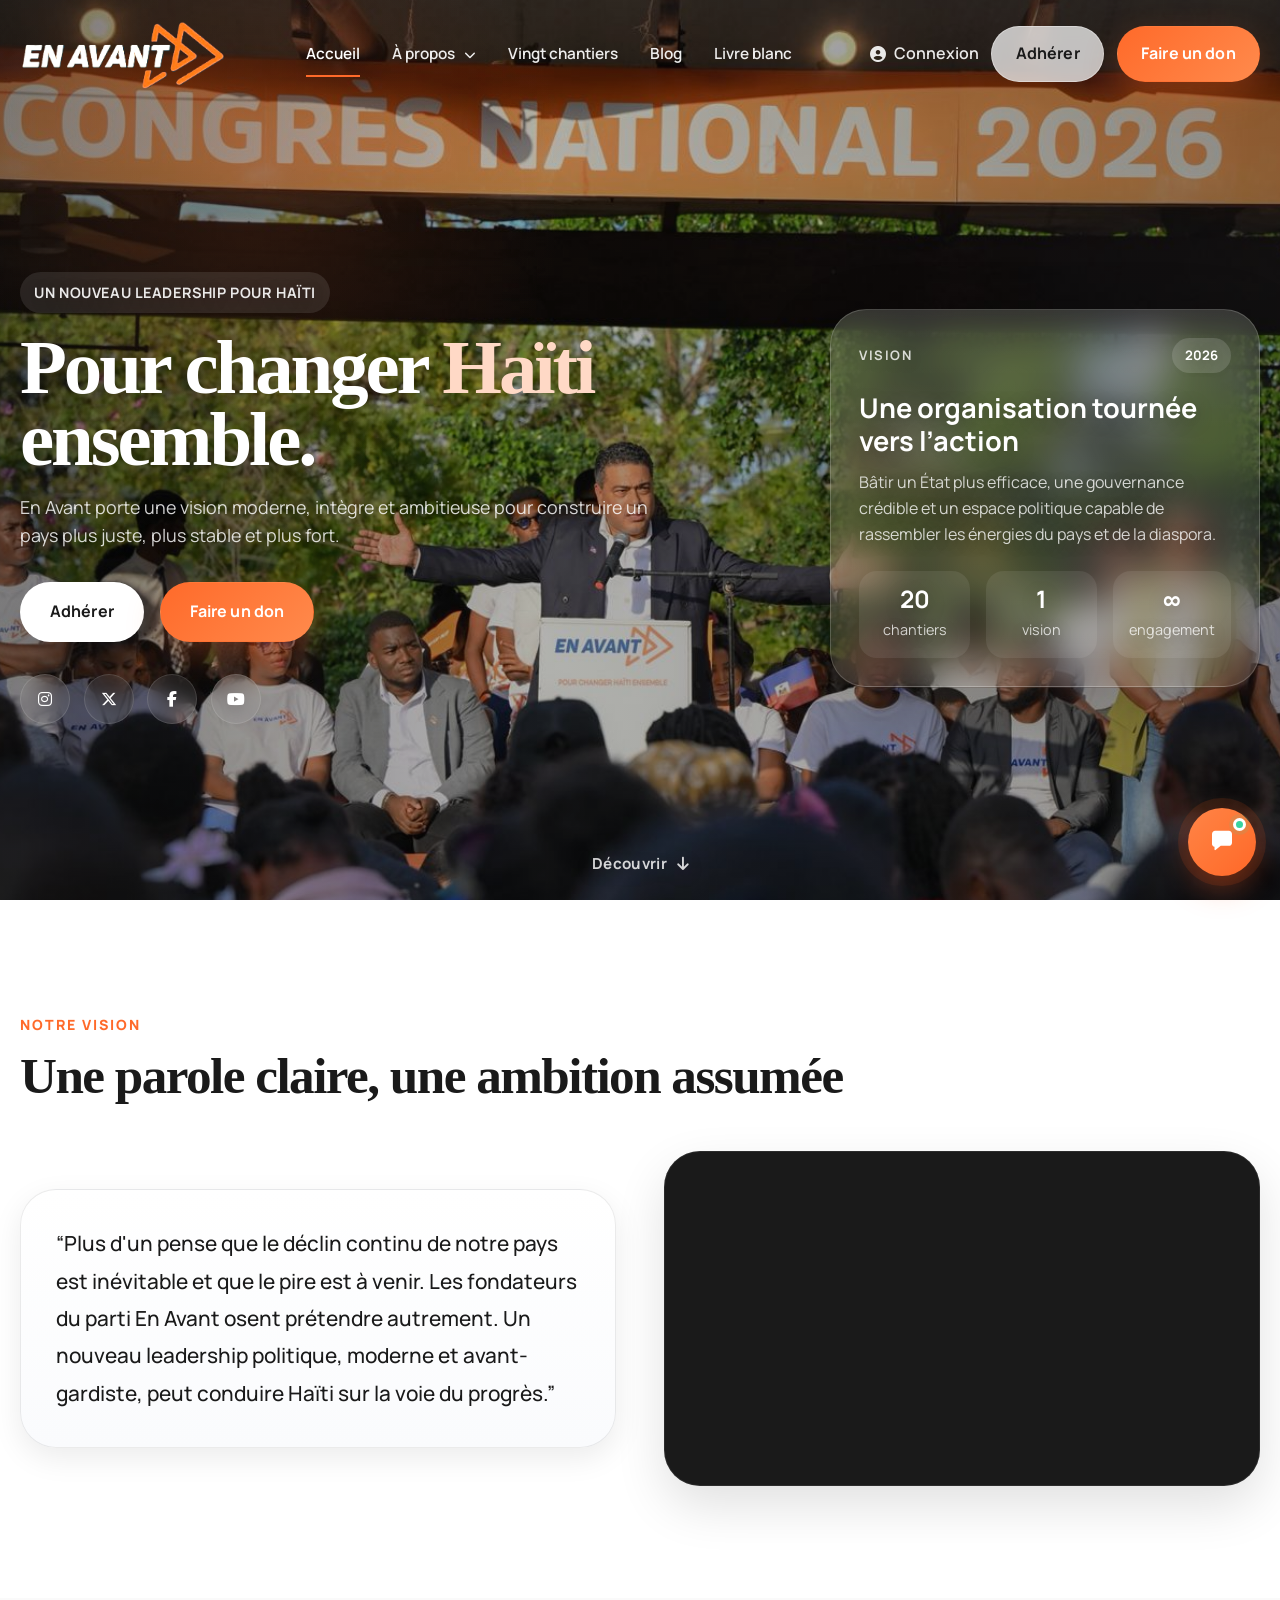
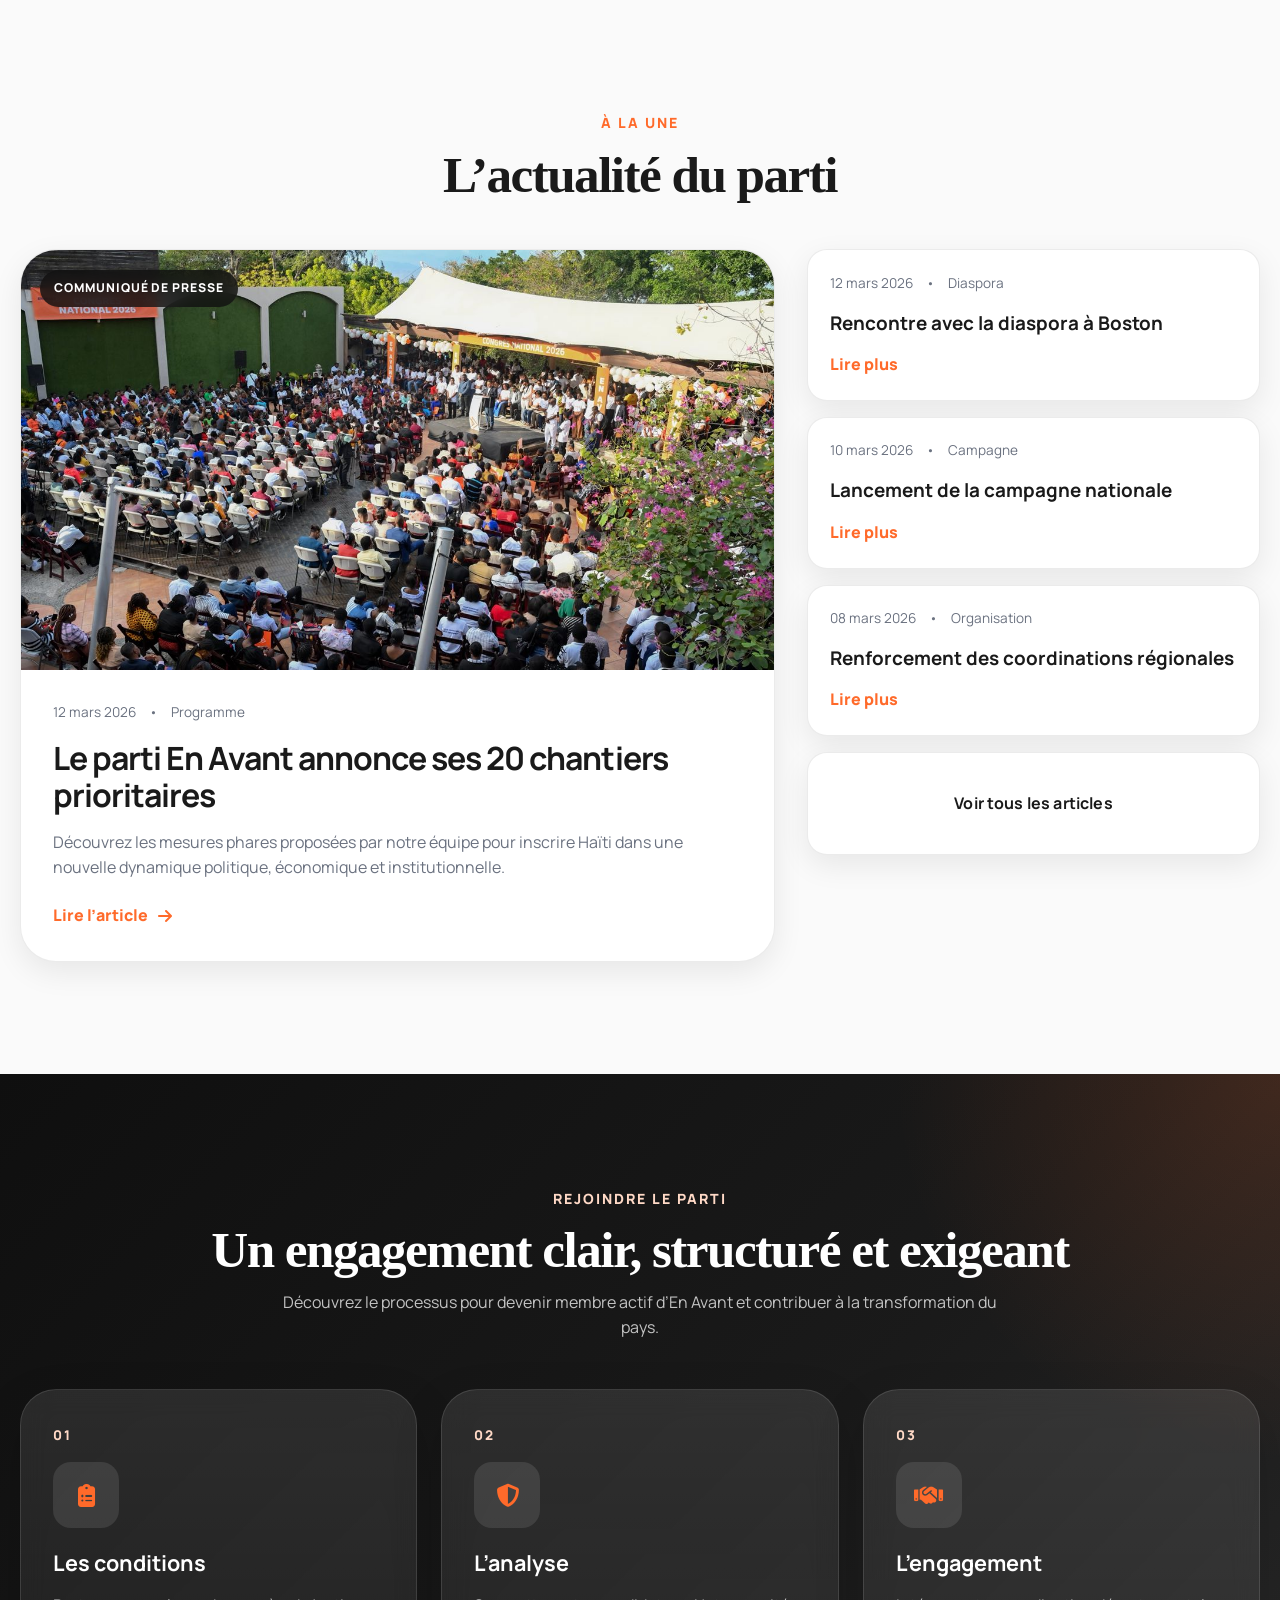
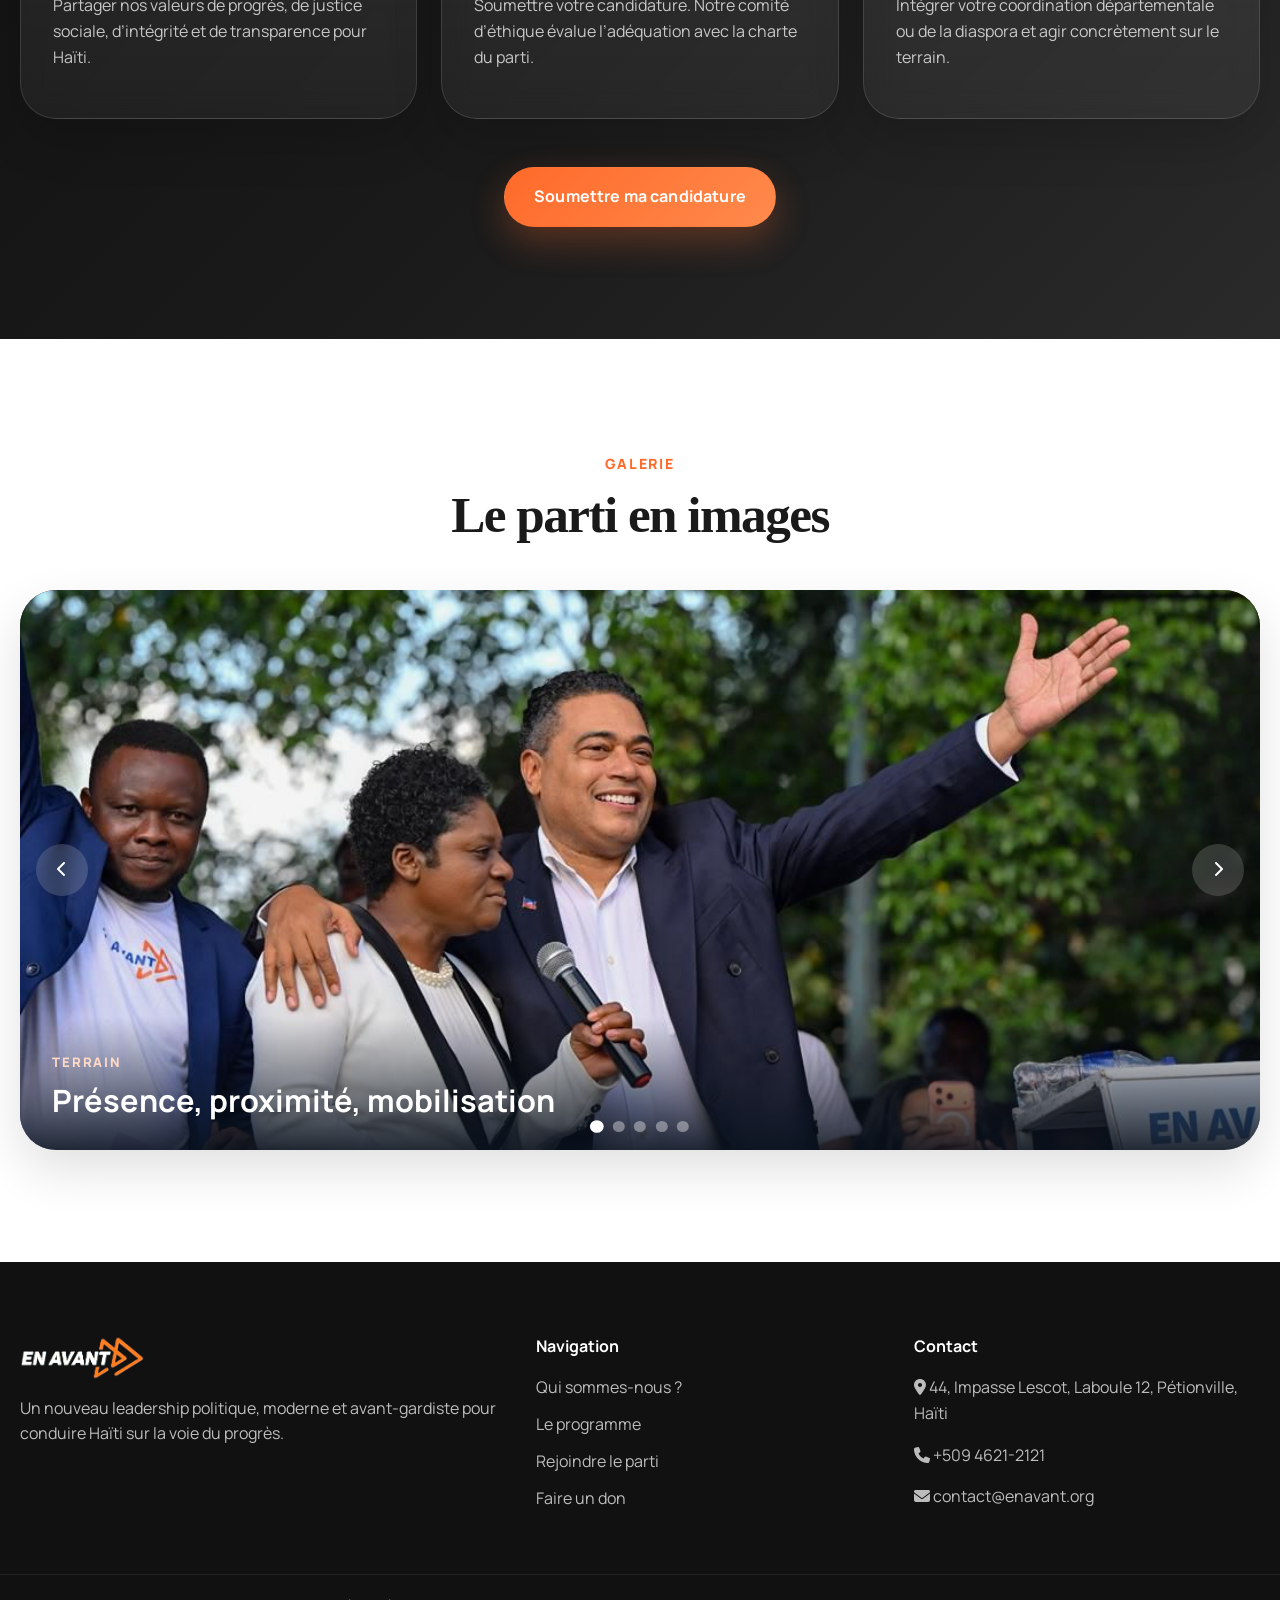
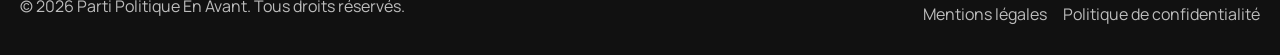
==== commit 0c2e725b: "refonte index.html et style.css" ====
--- a/index.html
+++ b/index.html
@@ -86,228 +86,6 @@
         <a href="adherer.html" class="btn btn-secondary">Adhérer</a>
         <a href="don.html" class="btn btn-primary">Faire un don</a>
 
-<<<<<<< Updated upstream
-        <!-- VISION & VIDÉO -->
-        <!-- SECTION : VISION & VIDÉO (Premium Card Design) -->
-        <section id="vision" class="vision-section">
-            <div class="container">
-                
-                <!-- L'ÉCRIN PREMIUM : La carte géante asymétrique -->
-                <div class="vision-premium-card reveal-hidden">
-                    <div class="vision-grid">
-                        
-                        <!-- La Citation Majestueuse -->
-                        <div class="vision-text">
-                            <span class="quote-mark">“</span>
-                            <blockquote>
-                                <p class="vision-quote">
-                                    Plus d'un pense que le déclin continu de notre pays est inévitable et que le pire est à venir. Les fondateurs du parti EN AVANT osent prétendre autrement. Un nouveau leadership politique, moderne et avant-gardiste, peut conduire Haïti sur la voie du progrès...
-                                </p>
-                            </blockquote>
-                            <div class="vision-author mt-4">
-                                <strong class="text-primary">Mouvement En Avant</strong>
-                                <span class="d-block text-muted">Manifeste Fondateur</span>
-                            </div>
-                        </div>
-
-                        <!-- La Vidéo (Déborde de la carte) -->
-                        <div class="vision-video">
-                            <div class="vision-video-wrapper">
-                                <iframe 
-                                    src="https://www.youtube.com/embed/DyB86KKDdCI?rel=0&modestbranding=1" 
-                                    title="Vidéo En Avant" 
-                                    frameborder="0" 
-                                    allow="accelerometer; autoplay; clipboard-write; encrypted-media; gyroscope; picture-in-picture" 
-                                    allowfullscreen>
-                                </iframe>
-                            </div>
-                        </div>
-                        
-                    </div>
-                </div>
-                
-            </div>
-        </section>
-
-        <!-- SÉPARATEUR PREMIUM (Texte Défilant en Filigrane) -->
-        <div class="premium-divider">
-            <div class="marquee-track">
-                <span class="marquee-text">EN AVANT • NOUVEAU LEADERSHIP • EN AVANT • NOUVEAU LEADERSHIP • EN AVANT • NOUVEAU LEADERSHIP • </span>
-                <span class="marquee-text">EN AVANT • NOUVEAU LEADERSHIP • EN AVANT • NOUVEAU LEADERSHIP • EN AVANT • NOUVEAU LEADERSHIP • </span>
-            </div>
-        </div>
-
-        <!-- ACTUALITÉS -->
-        <!-- SECTION : ACTUALITÉS (Blog Vitrine Premium) -->
-        <section id="actualites" class="news-section">
-            <div class="container">
-                
-                <div class="section-header d-flex justify-content-between align-items-center mb-5 reveal-hidden">
-                    <h2 class="section-title text-secondary m-0">Actualités</h2>
-                    <a href="blog.html" class="link-discover text-primary">Voir tout le blog <i class="fa-solid fa-arrow-right"></i></a>
-                </div>
-                
-                <div class="blog-layout">
-                    
-                    <!-- L'Article Majeur (Image Pleine avec Overlay) -->
-                    <article class="news-featured reveal-from-left">
-                        <a href="article-details.html" class="featured-link">
-                            <img src="pictures/hero.jpeg" alt="Communiqué" class="featured-img" loading="lazy">
-                            <div class="featured-overlay">
-                                <div class="featured-content">
-                                    <span class="badge-premium">Communiqué de Presse</span>
-                                    <h3 class="featured-title">Le parti En Avant annonce ses 20 chantiers prioritaires pour la jeunesse</h3>
-                                    <span class="featured-read-more">Lire l'article <i class="fa-solid fa-arrow-right"></i></span>
-                                </div>
-                            </div>
-                        </a>
-                    </article>
-
-                    <!-- La Liste Épurée (Style iOS) avec Thumbnails au survol -->
-                    <aside class="news-list-container reveal-from-right">
-                        <ul class="news-list-clean">
-                            
-                            <!-- Article Liste 1 -->
-                            <li class="news-list-item">
-                                <a href="#" class="news-item-link">
-                                    <div class="news-item-meta">
-                                        <span class="news-category text-primary">Diaspora</span>
-                                        <span class="news-date">12 Mars 2026</span>
-                                    </div>
-                                    <h4 class="news-item-title">Rencontre historique avec la diaspora haïtienne à Boston</h4>
-                                    <!-- L'image cachée qui apparaîtra au survol -->
-                                    <img src="pictures/galerie-1.jpg" alt="Miniature" class="hover-thumbnail">
-                                </a>
-                            </li>
-
-                            <!-- Article Liste 2 -->
-                            <li class="news-list-item">
-                                <a href="#" class="news-item-link">
-                                    <div class="news-item-meta">
-                                        <span class="news-category text-primary">Campagne</span>
-                                        <span class="news-date">10 Mars 2026</span>
-                                    </div>
-                                    <h4 class="news-item-title">Lancement officiel de la grande campagne de recrutement nationale</h4>
-                                    <img src="pictures/galerie-2.jpg" alt="Miniature" class="hover-thumbnail">
-                                </a>
-                            </li>
-                            
-                            <!-- Article Liste 3 -->
-                            <li class="news-list-item">
-                                <a href="#" class="news-item-link">
-                                    <div class="news-item-meta">
-                                        <span class="news-category text-primary">Sécurité</span>
-                                        <span class="news-date">05 Mars 2026</span>
-                                    </div>
-                                    <h4 class="news-item-title">Nouvelle proposition de loi pour restaurer la sécurité dans les quartiers</h4>
-                                    <img src="pictures/galerie-3.jpg" alt="Miniature" class="hover-thumbnail">
-                                </a>
-                            </li>
-
-                        </ul>
-                    </aside>
-                    
-                </div>
-            </div>
-        </section>
-
-        <!-- ORGANISATION & ADHÉSION -->
-        <section id="rejoindre" class="join-section">
-            <div class="container">
-                <div class="text-center">
-                    <h2 class="section-title text-white reveal-hidden">Rejoindre l'Organisation</h2>
-                    <p class="lead reveal-hidden delay-1 mt-3 text-white">Découvrez le processus et les conditions pour devenir membre actif d'En Avant.</p>
-                </div>
-                <div class="process-grid mt-5 reveal-hidden delay-2">
-                    <div class="step-card">
-                        <div class="step-icon text-primary"><i class="fa-solid fa-clipboard-list"></i></div>
-                        <h4 class="mt-3 text-white">1. Les Conditions</h4>
-                        <p class="mt-2 text-white">Partager nos valeurs de progrès, de justice sociale, d'intégrité et de transparence pour Haïti.</p>
-                    </div>
-                    <div class="step-card">
-                        <div class="step-icon text-primary"><i class="fa-solid fa-shield-halved"></i></div>
-                        <h4 class="mt-3 text-white">2. L'Analyse</h4>
-                        <p class="mt-2 text-white">Soumettre votre candidature. Notre comité d'éthique valide votre adéquation avec la charte du parti.</p>
-                    </div>
-                    <div class="step-card">
-                        <div class="step-icon text-primary"><i class="fa-solid fa-handshake"></i></div>
-                        <h4 class="mt-3 text-white">3. L'Engagement</h4>
-                        <p class="mt-2 text-white">Intégrer votre coordination départementale ou de la diaspora et agir sur le terrain.</p>
-                    </div>
-                </div>
-                <div class="text-center mt-5 reveal-hidden delay-3">
-                    <a href="adherer.html" class="btn btn-primary btn-lg">Soumettre ma candidature</a>
-                </div>
-            </div>
-        </section>
-
-        <!-- GALERIE PHOTO -->
-        <section id="galerie" class="gallery-section bg-light" style="padding: 6rem 0;">
-            <div class="container">
-                <h2 class="section-title text-secondary text-center reveal-hidden mb-5">Le Mouvement en Images</h2>
-                <div class="slideshow-container reveal-hidden delay-1">
-                    <div class="slide-item active"><img src="pictures/home-galerie/galerie-1.jpeg" class="slide-image"></div>
-                    <div class="slide-item"><img src="pictures/home-galerie/galerie-2.jpeg" class="slide-image" loading="lazy"></div>
-                    <div class="slide-item"><img src="pictures/home-galerie/galerie-3.jpeg" class="slide-image" loading="lazy"></div>
-                    <div class="slide-item"><img src="pictures/home-galerie/galerie-4.jpeg" class="slide-image" loading="lazy"></div>
-                    <div class="slide-item"><img src="pictures/home-galerie/galerie-5.jpeg" class="slide-image" loading="lazy"></div>
-                    <!-- Tes autres images sont gérées par la même boucle JS -->
-                </div>
-            </div>
-        </section>
-
-    </main>
-
-    <!-- 4. PIED DE PAGE (FOOTER) -->
-    <footer class="main-footer">
-        <div class="footer-content">
-            <div class="container">
-                <div class="footer-grid">
-                    <div class="footer-col brand-col">
-                        <img src="pictures/logo/logo.png" alt="En Avant" class="footer-logo">
-                        <p class="mt-3">Un nouveau leadership politique, moderne et avant-gardiste pour conduire Haïti sur la voie du progrès.</p>
-                    </div>
-                    <div class="footer-col links-col">
-                        <h4 class="text-secondary">Navigation</h4>
-                        <ul class="mt-3">
-                            <li class="mb-2"><a href="a-propos.html">Qui sommes-nous ?</a></li>
-                            <li class="mb-2"><a href="vingt-chantiers.html">Le Programme</a></li>
-                            <li class="mb-2"><a href="adherer.html">Rejoindre le parti</a></li>
-                            <li><a href="don.html">Faire un don</a></li>
-                        </ul>
-                    </div>
-                    <div class="footer-col contact-col">
-                        <h4 class="text-secondary">Contactez-nous</h4>
-                        <address class="mt-3">
-                            <p class="mb-2"><i class="fa-solid fa-location-dot"></i> 44, Impasse Lescot, Laboule 12<br>Pétionville, Haïti</p>
-                            <p class="mb-2"><i class="fa-solid fa-phone"></i> +509 4621-2121</p>
-                            <p><i class="fa-solid fa-envelope"></i> contact@enavant.org</p>
-                        </address>
-                    </div>
-                </div>
-            </div>
-        </div>
-        <div class="footer-bottom">
-            <div class="container d-flex justify-content-between">
-                <p class="copyright">&copy; 2026 Parti Politique En Avant. Tous droits réservés.</p>
-                <ul class="legal-links">
-                    <li><a href="#">Mentions Légales</a></li>
-                    <li><a href="#">Politique de Confidentialité</a></li>
-                </ul>
-            </div>
-        </div>
-    </footer>
-
-    <!-- 5. ÉLÉMENTS FLOTTANTS & MODALES -->
-    <button id="btn-back-to-top" class="btn-floating scroll-hidden" aria-label="Remonter en haut de la page">
-        <i class="fa-solid fa-chevron-up"></i>
-    </button>
-
-    <div id="chatbot-container">
-        <button id="btn-chatbot" class="btn-floating-chat" aria-label="Ouvrir l'assistant virtuel">
-            <i class="fa-solid fa-message"></i>
-            <span class="chat-notification"></span>
-=======
         <button
           id="btn-mobile-menu"
           class="menu-toggle"
@@ -318,7 +96,6 @@
           <span></span>
           <span></span>
           <span></span>
->>>>>>> Stashed changes
         </button>
       </div>
     </div>
@@ -667,75 +444,6 @@
     <i class="fa-solid fa-arrow-up"></i>
   </button>
 
-<<<<<<< Updated upstream
-    <!-- SCRIPT DE FONCTIONNEMENT -->
-    <script>
-        window.addEventListener('load', () => {
-            setTimeout(() => {
-                const loader = document.getElementById('page-transition-loader');
-                if(loader) loader.classList.add('loader-hidden');
-            }, 800); 
-        });
-
-        window.addEventListener('scroll', () => {
-            const header = document.getElementById('main-header');
-            if (window.scrollY > 50) {
-                header.classList.add('scroll-down');
-            } else {
-                header.classList.remove('scroll-down');
-            }
-        });
-
-        document.addEventListener("DOMContentLoaded", function() {
-            const observerOptions = { root: null, rootMargin: '0px', threshold: 0.15 };
-            const observer = new IntersectionObserver((entries, observer) => {
-                entries.forEach(entry => {
-                    if (entry.isIntersecting) {
-                        entry.target.classList.add('is-visible');
-                        observer.unobserve(entry.target); 
-                    }
-                });
-            }, observerOptions);
-            const hiddenElements = document.querySelectorAll('.reveal-hidden, .reveal-from-left, .reveal-from-right, .delay-1, .delay-2, .delay-3');
-            hiddenElements.forEach(el => observer.observe(el));
-        });
-
-        const mobileBtn = document.getElementById('btn-mobile-menu');
-        const mobileNav = document.getElementById('main-nav');
-        if (mobileBtn && mobileNav) {
-            mobileBtn.addEventListener('click', () => {
-                mobileNav.classList.toggle('menu-open');
-                mobileBtn.classList.toggle('is-active');
-            });
-        }
-
-        const slides = document.querySelectorAll('.slide-item');
-        let currentSlide = 0;
-        if (slides.length > 0) {
-            setInterval(() => {
-                slides[currentSlide].classList.remove('active');
-                currentSlide = (currentSlide + 1) % slides.length;
-                slides[currentSlide].classList.add('active');
-            }, 5000); 
-        }
-// 6. LE HACK VIDÉO (Injecte YouTube avec le son au clic)
-        const videoFacades = document.querySelectorAll('.video-facade');
-        
-        videoFacades.forEach(facade => {
-            facade.addEventListener('click', function() {
-                const videoId = this.getAttribute('data-youtube-id');
-                const playerSlot = this.querySelector('#youtube-player-slot');
-                
-                // L'astuce : On demande 'autoplay=1' (démarre tout de suite) 
-                // Mais comme l'utilisateur vient de CLIQUER, le navigateur autorise le son !
-                const iframeHTML = `<iframe width="100%" height="100%" src="https://www.youtube.com/embed/${videoId}?autoplay=1&rel=0&modestbranding=1&controls=1" title="YouTube video player" frameborder="0" allow="accelerometer; autoplay; clipboard-write; encrypted-media; gyroscope; picture-in-picture" allowfullscreen></iframe>`;
-                
-                playerSlot.innerHTML = iframeHTML;
-            });
-        });
-    </script>
-=======
   <script src="js/app.js"></script>
->>>>>>> Stashed changes
 </body>
 </html>
--- a/css/style.css
+++ b/css/style.css
@@ -188,39 +188,13 @@
   width: 100%;
 }
 
-<<<<<<< Updated upstream
-/* Bouton Principal (Faire un Don) -> BLEU MARINE PARTOUT */
-.btn-primary {
-    background-color: var(--color-secondary);
-    color: var(--color-white) !important;
-    box-shadow: 0 4px 15px rgba(0, 26, 51, 0.4);
-=======
 .btn-primary {
   background: linear-gradient(135deg, var(--color-primary) 0%, var(--color-primary-light) 100%);
   color: var(--color-white);
   box-shadow: 0 14px 35px rgba(255, 106, 42, 0.28);
->>>>>>> Stashed changes
 }
 
 .btn-primary:hover {
-<<<<<<< Updated upstream
-    background-color: #003366; 
-    transform: scale(1.02);
-    box-shadow: 0 6px 20px rgba(0, 26, 51, 0.6);
-}
-
-/* Bouton Blanc Premium (Adhérer) -> BLANC PARTOUT */
-.btn-white {
-    background-color: var(--color-white) !important;
-    color: var(--color-primary) !important; 
-    box-shadow: 0 4px 15px rgba(0, 0, 0, 0.1) !important; 
-    font-weight: 700 !important; 
-}
-.btn-white:hover {
-    background-color: #f8f9fa !important;
-    transform: scale(1.04);
-    box-shadow: 0 8px 25px rgba(0, 0, 0, 0.2) !important;
-=======
   box-shadow: 0 20px 45px rgba(255, 106, 42, 0.34);
 }
 
@@ -229,38 +203,16 @@
   color: var(--color-secondary);
   border-color: rgba(255, 255, 255, 0.35);
   backdrop-filter: blur(10px);
->>>>>>> Stashed changes
 }
 
 .btn-secondary:hover {
   background: rgba(255, 255, 255, 0.9);
 }
 
-<<<<<<< Updated upstream
-.header-container { display: flex; justify-content: space-between; align-items: center; width: 98%; max-width: 2000px; margin: 0 auto; padding: 0 1rem; }
-.header-logo img { height: 80px; transition: transform 0.3s ease;}
-.header-logo img:hover { transform: scale(1.05); }
-
-.header-nav ul { display: flex; align-items: center; gap: 3.5rem; }
-
-/* Liens du menu principal */
-.header-nav > ul > li > a {
-    color: var(--color-white);
-    font-weight: 500; 
-    font-size: 0.95rem; 
-    position: relative;
-    padding: 0.6rem 1.2rem; 
-    letter-spacing: 0.5px;
-    text-shadow: 0 2px 5px rgba(0,0,0,0.3); 
-    transition: all 0.3s ease;
-    z-index: 1; 
-    display: inline-block;
-=======
 .btn-light {
   background: var(--color-white);
   color: var(--color-secondary);
   box-shadow: 0 14px 35px rgba(0, 0, 0, 0.12);
->>>>>>> Stashed changes
 }
 
 .btn-light:hover {
@@ -293,16 +245,6 @@
   gap: 1.5rem;
 }
 
-<<<<<<< Updated upstream
-/* --- Menu au SCROLL : Dark Glass Permanent (SaaS Style) --- */
-#main-header.scroll-down {
-    background: rgba(15, 23, 42, 0.85) !important; 
-    backdrop-filter: blur(24px) saturate(150%) !important; 
-    -webkit-backdrop-filter: blur(24px) saturate(150%) !important;
-    border-bottom: 1px solid rgba(255, 255, 255, 0.08) !important; 
-    padding: 0.8rem 0;
-    pointer-events: auto; 
-=======
 .brand img {
   height: 76px;
   transition: var(--transition-smooth);
@@ -358,7 +300,6 @@
 .dropdown > a i {
   font-size: 0.72rem;
   margin-left: 0.35rem;
->>>>>>> Stashed changes
 }
 
 .dropdown-menu {
@@ -384,30 +325,6 @@
 }
 
 .dropdown-menu a {
-<<<<<<< Updated upstream
-    display: block; width: 100%; color: var(--color-dark) !important;
-    padding: 0.75rem 1rem; border-radius: 8px; font-weight: 500 !important;
-    text-shadow: none; transform: none; 
-}
-.dropdown-menu a::before { display: none; }
-.dropdown-menu a:hover { background-color: var(--color-bg-light); color: var(--color-primary) !important; }
-
-/* ==========================================
-   6. HERO BANNER : CADRAGE MILLIMÉTRIQUE
-   ========================================== */
-.hero-section {
-    position: relative; height: 100vh; min-height: 700px; display: flex; align-items: center; justify-content: center; overflow: hidden;
-    background: radial-gradient(circle at 50% 40%, var(--color-primary) 0%, var(--color-primary-dark) 60%, var(--color-primary-deep) 100%);
-}
-
-/* L'Image de Fond */
-.hero-section::before {
-    content: ''; position: absolute; top: 0; left: 0; width: 100%; height: 100%;
-    background-image: url('../pictures/hero.jpeg'); background-size: cover; 
-    background-position: center 20%; background-repeat: no-repeat;
-    filter: grayscale(100%) sepia(100%) hue-rotate(345deg) saturate(250%) contrast(1.1) brightness(1.2);
-    opacity: 0.25; mix-blend-mode: hard-light; z-index: 0; pointer-events: none; 
-=======
   display: block;
   padding: 0.8rem 0.95rem;
   border-radius: 12px;
@@ -418,7 +335,6 @@
 .dropdown-menu a:hover {
   background: var(--color-bg-soft);
   color: var(--color-primary);
->>>>>>> Stashed changes
 }
 
 .header-actions {
@@ -427,19 +343,6 @@
   gap: 0.8rem;
 }
 
-<<<<<<< Updated upstream
-/* Le Slogan Centré (1 Ligne) */
-.hero-title {
-    color: var(--color-white); font-size: clamp(2rem, 4.5vw, 4.2rem); line-height: 1.1;
-    margin-top: 22vh; margin-bottom: 0;
-    text-shadow: 0 4px 15px rgba(0, 0, 0, 0.4); white-space: nowrap; text-align: center; width: 100%;
-}
-
-/* Les Boutons au niveau des mains */
-.hero-buttons { 
-    display: flex; justify-content: center; align-items: center;
-    gap: 45vw; margin-top: 3vh; width: 100%; 
-=======
 .header-login {
   display: inline-flex;
   align-items: center;
@@ -453,213 +356,8 @@
 .header-login:hover {
   opacity: 1;
   color: #ffd9c6;
->>>>>>> Stashed changes
-}
-
-<<<<<<< Updated upstream
-/* Les Icônes Réseaux Sociaux */
-.hero-socials {
-    display: inline-flex; justify-content: center; align-items: center; gap: 1.5rem;
-    margin-top: 25vh; padding: 0.8rem 2rem;
-    background: rgba(255, 255, 255, 0.05); backdrop-filter: blur(12px); -webkit-backdrop-filter: blur(12px);
-    border: 1px solid rgba(255, 255, 255, 0.1); border-radius: 50px; box-shadow: 0 10px 30px rgba(0, 0, 0, 0.1);
-}
-.hero-socials a { color: var(--color-white); font-size: 1.5rem; display: flex; justify-content: center; align-items: center; width: 45px; height: 45px; border-radius: 50%; background-color: transparent; transition: var(--transition-fast); opacity: 0.8; }
-.hero-socials a:hover { opacity: 1; color: var(--color-primary); background-color: var(--color-white); transform: translateY(-4px) scale(1.1); box-shadow: 0 8px 20px rgba(0, 0, 0, 0.2); }
-
-/* ==========================================
-   7. SECTIONS, CARTES & VIDÉO (VISION ORANGE)
-   ========================================== */
-.card { background: var(--color-white); border-radius: 20px; border: 1px solid rgba(0,0,0,0.03); box-shadow: var(--shadow-apple); overflow: hidden; transition: transform 0.3s ease, box-shadow 0.3s ease; }
-.card:hover { transform: translateY(-5px); box-shadow: 0 20px 40px rgba(0,0,0,0.08); }
-
-/* --- LA SECTION VISION (Plaque Verre Orange) --- */
-.vision-section { padding: 8rem 0 4rem 0; background-color: var(--color-white); position: relative; }
-
-.vision-premium-card {
-    background: rgba(230, 85, 37, 0.85); backdrop-filter: blur(25px); -webkit-backdrop-filter: blur(25px);
-    border-radius: 30px; padding: 4rem 3rem; border: 1px solid rgba(255, 255, 255, 0.3);
-    box-shadow: 0 30px 60px rgba(230, 85, 37, 0.15), 0 10px 20px rgba(0, 0, 0, 0.05); 
-    position: relative; overflow: visible;
-}
-.vision-grid { display: grid; grid-template-columns: 1fr; gap: 4rem; align-items: center; }
-.vision-text { position: relative; padding-right: 2rem; }
-.quote-mark { position: absolute; top: -40px; left: -20px; font-family: var(--font-heading); font-size: 8rem; line-height: 1; color: rgba(255, 255, 255, 0.2); z-index: 0; }
-.vision-quote { position: relative; z-index: 1; font-family: var(--font-heading); font-size: clamp(1.4rem, 2.5vw, 1.8rem); line-height: 1.6; color: var(--color-white); text-shadow: 0 2px 4px rgba(0, 0, 0, 0.1); font-weight: 400; font-style: italic; }
-.vision-author { position: relative; z-index: 1; }
-.vision-author strong { color: var(--color-white) !important; font-size: 1.2rem; }
-.vision-author span { color: var(--color-secondary) !important; font-weight: 600; opacity: 0.9; }
-
-.vision-video { position: relative; }
-.vision-video-wrapper { position: relative; width: 100%; max-width: 550px; margin: 0 auto; aspect-ratio: 16 / 9; border-radius: 16px; overflow: hidden; background-color: var(--color-secondary); border: 8px solid var(--color-white); box-shadow: 0 25px 50px -12px rgba(0, 26, 51, 0.4); transition: transform 0.4s ease, box-shadow 0.4s ease; }
-.vision-video-wrapper:hover { transform: translateY(-10px) scale(1.02); box-shadow: 0 35px 60px -15px rgba(0, 26, 51, 0.6); }
-.vision-video-wrapper iframe { position: absolute; top: 0; left: 0; width: 100%; height: 100%; border: none; background-color: #000; }
-@media (min-width: 992px) { .vision-grid { grid-template-columns: 1.2fr 1fr; gap: 5rem; } .vision-video { margin-top: -8rem; margin-bottom: -4rem; } }
-
-/* ==========================================
-   8. SÉPARATEUR PREMIUM (DARK MARQUEE SMOOTH)
-   ========================================== */
-.premium-divider {
-    position: relative;
-    width: 100%;
-    height: 100px; 
-    overflow: hidden;
-    display: flex;
-    align-items: center;
-    background: linear-gradient(to right, #001a33, #002b5e, #001a33);
-    box-shadow: inset 0 5px 15px rgba(0,0,0,0.3), inset 0 -5px 15px rgba(0,0,0,0.3);
-}
-
-.marquee-track {
-    display: flex;
-    width: max-content; 
-    animation: scroll-marquee 45s linear infinite; 
-    z-index: 2; 
-}
-
-.marquee-text {
-    font-family: var(--font-body); 
-    font-size: 2.5rem; 
-    font-weight: 800;
-    text-transform: uppercase;
-    letter-spacing: 4px;
-    padding-right: 3rem; 
-    color: rgba(255, 255, 255, 0.04); 
-    -webkit-text-stroke: 0px; 
-    text-shadow: none; 
-    white-space: nowrap;
-}
-
-@keyframes scroll-marquee {
-    0% { transform: translateX(0); }
-    100% { transform: translateX(-50%); } 
-}
-
-@media (max-width: 768px) {
-    .premium-divider { height: 70px; }
-    .marquee-text { font-size: 1.8rem; }
-}
-
-/* ==========================================
-   9. ACTUALITÉS (VITRINE ORANGE PANORAMIQUE)
-   ========================================== */
-.news-section { 
-    padding: 6rem 0; 
-    background-color: var(--color-white); 
-    position: relative;
-    background-image: radial-gradient(circle at 50% 50%, rgba(230, 85, 37, 0.1) 0%, transparent 70%);
-}
-
-.news-section .container {
-    width: 95%; max-width: 1600px;
-    background: rgba(230, 85, 37, 0.95); 
-    backdrop-filter: blur(20px); -webkit-backdrop-filter: blur(20px);
-    border: 1px solid rgba(255, 255, 255, 0.3); border-radius: 40px; 
-    padding: 6rem 5rem;
-    box-shadow: 0 40px 80px rgba(230, 85, 37, 0.3), inset 0 2px 2px rgba(255, 255, 255, 0.2);
-}
-
-.news-section .section-title { color: var(--color-white) !important; font-size: clamp(2.5rem, 4vw, 3.5rem); letter-spacing: -0.5px; margin: 0; text-shadow: 0 2px 10px rgba(0,0,0,0.1); }
-.link-discover { font-weight: 600; font-size: 1.2rem; display: flex; align-items: center; gap: 0.5rem; color: var(--color-white) !important; transition: var(--transition-fast); padding-bottom: 5px; border-bottom: 2px solid transparent; }
-.link-discover:hover { gap: 0.8rem; border-bottom: 2px solid var(--color-white); }
-
-.blog-layout { display: grid; grid-template-columns: 1fr; gap: 4rem; margin-top: 5rem; }
-@media (min-width: 1024px) { 
-    .blog-layout { grid-template-columns: 1.2fr 1fr; gap: 6rem; align-items: stretch; } 
-}
-
-.news-featured { position: relative; border-radius: 24px; overflow: hidden; aspect-ratio: 16/10; box-shadow: 0 20px 40px rgba(0,0,0,0.5); transition: transform 0.5s ease, box-shadow 0.5s ease; }
-.featured-link { display: block; width: 100%; height: 100%; }
-.featured-img { position: absolute; top: 0; left: 0; width: 100%; height: 100%; object-fit: cover; transition: transform 1s ease; }
-.featured-overlay { position: absolute; top: 0; left: 0; width: 100%; height: 100%; background: linear-gradient(to bottom, rgba(0,0,0,0) 10%, rgba(0,0,0,0.9) 100%); display: flex; flex-direction: column; justify-content: flex-end; padding: 3rem; }
-
-.badge-premium { align-self: flex-start; background: var(--color-primary); color: var(--color-white); padding: 0.5rem 1.2rem; border-radius: 50px; font-size: 0.75rem; font-weight: 700; text-transform: uppercase; letter-spacing: 1.5px; margin-bottom: 1.5rem; }
-.featured-title { color: var(--color-white); font-size: clamp(1.8rem, 3.5vw, 2.5rem); line-height: 1.2; margin-bottom: 0; text-shadow: 0 4px 10px rgba(0,0,0,0.5); }
-.featured-read-more { color: var(--color-primary); font-weight: 600; font-size: 1.1rem; display: flex; align-items: center; gap: 0.5rem; margin-top: 1.5rem; opacity: 0; transform: translateY(20px); transition: all 0.4s ease; }
-.news-featured:hover { transform: translateY(-8px); box-shadow: 0 30px 60px rgba(0, 0, 0, 0.6); }
-.news-featured:hover .featured-img { transform: scale(1.05); }
-.news-featured:hover .featured-read-more { opacity: 1; transform: translateY(0); }
-
-.news-list-container { display: flex; flex-direction: column; justify-content: center; }
-.news-list-clean { display: flex; flex-direction: column; height: 100%; justify-content: space-between; }
-.news-list-item { border-bottom: 1px solid rgba(255, 255, 255, 0.2); position: relative; }
-.news-list-item:last-child { border-bottom: none; }
-.news-item-link { display: flex; flex-direction: column; justify-content: center; padding: 2.5rem 0; position: relative; z-index: 2; transition: var(--transition-fast); }
-.news-item-link:hover { transform: translateX(15px); }
-.news-item-meta { display: flex; gap: 1rem; font-size: 0.8rem; font-weight: 700; text-transform: uppercase; letter-spacing: 1.5px; margin-bottom: 1rem; }
-
-.news-category { color: var(--color-secondary) !important; font-weight: 800; }
-.news-date { color: rgba(255, 255, 255, 0.7) !important; }
-.news-item-title { color: var(--color-white); font-size: 1.4rem; font-weight: 400; line-height: 1.4; transition: color 0.3s ease; text-shadow: none; word-wrap: break-word; }
-.news-list-item:hover .news-item-title { color: var(--color-secondary); }
-
-.hover-thumbnail { position: absolute; top: 50%; right: 2rem; transform: translateY(-50%) scale(0.8) rotate(-5deg); width: 160px; height: 110px; object-fit: cover; border-radius: 12px; box-shadow: 0 20px 40px rgba(0,0,0,0.5); border: 2px solid rgba(255,255,255,0.2); opacity: 0; visibility: hidden; z-index: -1; transition: all 0.4s cubic-bezier(0.16, 1, 0.3, 1); pointer-events: none; }
-.news-list-item:hover .hover-thumbnail { opacity: 1; visibility: visible; transform: translateY(-50%) scale(1) rotate(0deg); right: 0; }
-
-@media (max-width: 991px) { 
-    .news-section .container { padding: 3rem 1.5rem; border-radius: 20px; width: 100%; }
-    .news-featured { aspect-ratio: 1/1; } 
-    .featured-overlay { padding: 1.5rem; } 
-    .hover-thumbnail { display: none; } 
-    .news-item-link:hover { transform: none; } 
-}
-
-/* ==========================================
-   10. ORGANISATION & GALERIE
-   ========================================== */
-.join-section { padding: 8rem 0; background-color: var(--color-secondary); color: var(--color-white); }
-.process-grid { display: grid; grid-template-columns: 1fr; gap: 2rem; }
-@media (min-width: 768px) { .process-grid { grid-template-columns: repeat(3, 1fr); } }
-.step-card { padding: 3rem 2rem; border-radius: 20px; text-align: center; background: rgba(255, 255, 255, 0.05); border: 1px solid rgba(255, 255, 255, 0.1); transition: var(--transition-fast); }
-.step-card:hover { background: rgba(255, 255, 255, 0.08); transform: translateY(-5px); border-color: rgba(230, 85, 37, 0.5); }
-.step-card h4 { color: #ffffff !important; }
-.step-card p { color: rgba(255, 255, 255, 0.8) !important; }
-
-/* GALERIE DIAPORAMA (Fade Away) */
-.slideshow-container { position: relative; width: 100%; max-width: 900px; height: 500px; margin: 0 auto; border-radius: 24px; overflow: hidden; box-shadow: var(--shadow-apple), 0 20px 40px rgba(0,0,0,0.1); background-color: var(--color-dark); }
-.slide-item { position: absolute; top: 0; left: 0; width: 100%; height: 100%; opacity: 0; visibility: hidden; transition: opacity 1.5s ease-in-out, visibility 1.5s ease-in-out; transform: scale(1.05); }
-.slide-item.active { opacity: 1; visibility: visible; transform: scale(1); transition: opacity 1.5s ease-in-out, transform 10s ease-out; }
-.slide-image { width: 100%; height: 100%; object-fit: cover; }
-@media (max-width: 768px) { .slideshow-container { height: 350px; } }
-
-/* ==========================================
-   11. FOOTER & MODALES
-   ========================================== */
-.main-footer { background-color: var(--color-bg-light); color: var(--color-text-muted); border-top: 1px solid rgba(0,0,0,0.05); }
-.footer-content { padding: 5rem 0 3rem; }
-.footer-grid { display: grid; grid-template-columns: 1fr; gap: 3rem; }
-@media (min-width: 992px) { .footer-grid { grid-template-columns: 2fr 1fr 1fr; } }
-.footer-logo { height: 40px; } 
-.footer-bottom { border-top: 1px solid rgba(0,0,0,0.05); padding: 2rem 0; font-size: 0.9rem; }
-.legal-links { display: flex; gap: 1.5rem; }
-.legal-links a { color: var(--color-text-muted); }
-.legal-links a:hover { color: var(--color-primary); }
-
-.loader-overlay { position: fixed; top: 0; left: 0; width: 100%; height: 100vh; background-color: #0f172a; background-image: radial-gradient(circle at 15% 50%, rgba(230, 85, 37, 0.4), transparent 50%), radial-gradient(circle at 85% 30%, rgba(0, 150, 255, 0.2), transparent 50%); z-index: 9999; display: flex; flex-direction: column; align-items: center; justify-content: center; transition: transform 0.8s cubic-bezier(0.77, 0, 0.175, 1), opacity 0.8s ease; }
-.loader-logo { height: 120px; margin-bottom: 2rem; filter: drop-shadow(0 10px 20px rgba(0,0,0,0.3)); }
-.loader-overlay.loader-hidden { opacity: 0; pointer-events: none; }
-
-.btn-floating { position: fixed; bottom: 110px; right: 35px; width: 45px; height: 45px; border-radius: 50%; background-color: rgba(255,255,255,0.9); backdrop-filter: blur(10px); color: var(--color-dark); border: 1px solid rgba(0,0,0,0.05); box-shadow: 0 5px 15px rgba(0,0,0,0.1); z-index: 98; cursor: pointer; opacity: 1; transform: translateY(0); transition: var(--transition-fast); }
-.btn-floating.scroll-hidden { opacity: 0; pointer-events: none; transform: translateY(20px); }
-.btn-floating:hover { background-color: var(--color-dark); color: white; transform: translateY(-5px); }
-
-.btn-floating-chat { position: fixed; bottom: 30px; right: 30px; width: 60px; height: 60px; border-radius: 50%; background-color: var(--color-primary); color: var(--color-white); border: none; box-shadow: 0 10px 25px rgba(230, 85, 37, 0.4); z-index: 99; cursor: pointer; display: flex; justify-content: center; align-items: center; font-size: 1.5rem; transition: var(--transition-smooth); }
-.btn-floating-chat:hover { transform: scale(1.1) rotate(-5deg); background-color: var(--color-primary-dark); }
-.chat-notification { position: absolute; top: 5px; right: 5px; width: 14px; height: 14px; background-color: #10b981; border: 2px solid var(--color-white); border-radius: 50%; }
-
-.reveal-hidden { opacity: 0; transform: translateY(30px); transition: all 1s cubic-bezier(0.16, 1, 0.3, 1); }
-.reveal-from-left { opacity: 0; transform: translateX(-40px); transition: all 1s cubic-bezier(0.16, 1, 0.3, 1); }
-.reveal-from-right { opacity: 0; transform: translateX(40px); transition: all 1s cubic-bezier(0.16, 1, 0.3, 1); }
-.is-visible { opacity: 1; transform: translate(0); }
-.delay-1 { transition-delay: 0.1s; }
-.delay-2 { transition-delay: 0.2s; }
-.delay-3 { transition-delay: 0.3s; }
-
-/* ==========================================
-   12. RESPONSIVE MOBILE
-   ========================================== */
-.mobile-only-link, .mobile-only-btn { display: none !important; }
-=======
+}
+
 .menu-toggle {
   display: none;
   width: 48px;
@@ -1483,208 +1181,8 @@
     grid-template-columns: 1fr;
   }
 }
->>>>>>> Stashed changes
-
-/* ==========================================
-   STYLES SPÉCIFIQUES PAGE BLOG (PREMIUM CARDS)
-   ========================================== */
-
-/* Modification du placeholder (texte de la recherche) pour qu'il soit bien blanc/transparent */
-.search-form input::placeholder {
-    color: rgba(255, 255, 255, 0.7);
-}
-
-/* La Nouvelle Carte de Blog Premium */
-.premium-blog-card {
-    background-color: var(--color-white);
-    border-radius: 20px;
-    box-shadow: 0 15px 35px rgba(0,0,0,0.05); /* Ombre très douce */
-    border: 1px solid rgba(0,0,0,0.03);
-    overflow: hidden;
-    display: flex;
-    flex-direction: column;
-    transition: transform 0.4s cubic-bezier(0.25, 0.8, 0.25, 1), box-shadow 0.4s ease;
-}
-
-.premium-blog-card:hover {
-    transform: translateY(-10px);
-    box-shadow: 0 25px 50px rgba(230, 85, 37, 0.15); /* Ombre teintée orange au survol ! */
-}
-
-/* L'image de la carte */
-.card-image-box {
-    position: relative;
-    height: 240px;
-    overflow: hidden;
-}
-.card-image-box img {
-    width: 100%;
-    height: 100%;
-    object-fit: cover;
-    transition: transform 0.8s ease;
-}
-.premium-blog-card:hover .card-image-box img {
-    transform: scale(1.05);
-}
-
-/* Le Badge Orange (Catégorie) */
-.card-badge {
-    position: absolute;
-    top: 1.2rem; left: 1.2rem;
-    background-color: var(--color-primary);
-    color: var(--color-white);
-    padding: 0.4rem 1rem;
-    border-radius: 50px;
-    font-size: 0.75rem;
-    font-weight: 700;
-    text-transform: uppercase;
-    letter-spacing: 1px;
-    box-shadow: 0 4px 10px rgba(0,0,0,0.2);
-}
-
-/* Le Texte de la carte */
-.card-content-box {
-    padding: 2rem;
-    display: flex;
-    flex-direction: column;
-    flex-grow: 1; /* Pour que le bouton d'action soit toujours collé en bas */
-}
-
-.card-meta {
-    display: flex; gap: 1rem;
-    font-size: 0.85rem;
-    color: var(--color-text-muted);
-    margin-bottom: 1rem;
-    font-weight: 500;
-}
-.card-meta i { color: var(--color-primary); }
-
-.card-title {
-    font-size: 1.4rem;
-    line-height: 1.3;
-    margin-bottom: 1rem;
-}
-.card-title a {
-    color: var(--color-secondary);
-    transition: color 0.3s ease;
-}
-.premium-blog-card:hover .card-title a { color: var(--color-primary); }
-
-.card-excerpt {
-    color: var(--color-text-muted);
-    font-size: 1rem;
-    line-height: 1.6;
-    margin-bottom: 2rem;
-    /* Coupe le texte à 3 lignes max avec '...' */
-    display: -webkit-box;
-    -webkit-line-clamp: 3;
-    -webkit-box-orient: vertical;
-    overflow: hidden;
-}
-
-/* La Barre d'actions (Boutons de partage directs) */
-.card-actions-bar {
-    margin-top: auto; /* Pousse la barre tout en bas de la carte */
-    padding-top: 1.5rem;
-    border-top: 1px solid rgba(0,0,0,0.06);
-    display: flex;
-    justify-content: space-between;
-    align-items: center;
-}
-
-.read-more-link {
-    font-weight: 600;
-    color: var(--color-secondary);
-    display: flex; align-items: center; gap: 0.5rem;
-}
-.premium-blog-card:hover .read-more-link { color: var(--color-primary); gap: 0.8rem; }
-
-.share-tools {
-    display: flex;
-    gap: 0.5rem;
-}
-.btn-share-direct {
-    width: 35px; height: 35px;
-    border-radius: 50%;
-    background-color: var(--color-bg-light);
-    color: var(--color-text-muted);
-    border: none;
-    display: flex; justify-content: center; align-items: center;
-    cursor: pointer;
-    transition: all 0.3s ease;
-}
-.btn-share-direct:hover {
-    background-color: var(--color-primary);
-    color: var(--color-white);
-    transform: translateY(-2px);
-    box-shadow: 0 4px 10px rgba(230, 85, 37, 0.3);
-}
-
-/* Pagination Style Premium */
-.page-link {
-    width: 45px; height: 45px;
-    display: flex; justify-content: center; align-items: center;
-    border-radius: 50%;
-    font-weight: 600;
-    color: var(--color-secondary);
-    background-color: var(--color-white);
-    border: 1px solid rgba(0,0,0,0.1);
-    transition: var(--transition-fast);
-}
-.page-link.active, .page-link:hover {
-    background-color: var(--color-secondary);
-    color: var(--color-white);
-    border-color: var(--color-secondary);
-}
-.next-page {
-    width: auto; padding: 0 1.5rem; border-radius: 50px; gap: 0.5rem;
-}
 
 @media (max-width: 991px) {
-<<<<<<< Updated upstream
-    .header-actions .btn, .nav-login, #google_translate_element { display: none; } 
-    
-    .btn-hamburger { display: flex; flex-direction: column; gap: 6px; background: transparent; border: none; cursor: pointer; z-index: 1001; position: relative; padding: 10px; }
-    .btn-hamburger span { width: 30px; height: 2px; background-color: var(--color-white); transition: all 0.3s cubic-bezier(0.25, 0.8, 0.25, 1); border-radius: 2px; }
-    #main-header.scroll-down .btn-hamburger span { background-color: var(--color-white); } 
-
-    .btn-hamburger.is-active { transform: scale(1.2); margin-right: 0.5rem; }
-    .btn-hamburger.is-active span { background-color: var(--color-white) !important; z-index: 1002; position: relative;} 
-    .btn-hamburger.is-active span:nth-child(1) { transform: translateY(8px) rotate(45deg); }
-    .btn-hamburger.is-active span:nth-child(2) { opacity: 0; }
-    .btn-hamburger.is-active span:nth-child(3) { transform: translateY(-8px) rotate(-45deg); }
-
-    .header-nav {
-        position: fixed; top: -100vh; left: 0; width: 100%; height: 100vh;
-        background-color: rgba(230, 85, 37, 0.85); backdrop-filter: blur(25px); -webkit-backdrop-filter: blur(25px);
-        display: flex; flex-direction: column; justify-content: flex-start; 
-        padding: 100px 2rem 3rem; transition: top 0.5s cubic-bezier(0.25, 0.8, 0.25, 1); z-index: 1000; overflow-y: auto;
-    }
-    .header-nav.menu-open { top: 0; }
-    .mobile-only-link, .mobile-only-btn { display: block !important; width: 100%; }
-    .header-nav ul { display: flex; flex-direction: column; align-items: flex-start; gap: 1.8rem; width: 100%; }
-    
-    .header-nav > ul > li > a, .nav-login, .dropdown-menu a { 
-        color: var(--color-white) !important; font-size: 1.2rem; font-weight: 500; letter-spacing: 0; 
-        text-shadow: 0 1px 3px rgba(0,0,0,0.2); padding: 0; transform: none; opacity: 1; transition: color 0.3s ease;
-    }
-    .header-nav > ul > li > a::before { display: none; } 
-    .header-nav > ul > li > a:hover, .header-nav > ul > li > a.active { color: var(--color-secondary) !important; text-shadow: none; }
-    .nav-login:hover { color: var(--color-secondary) !important; }
-    .nav-login { justify-content: flex-start; margin-top: 1rem; margin-bottom: 1rem; }
-    
-    .mobile-only-btn .btn { padding: 1rem; font-size: 1.1rem; width: 100%; border-radius: 8px; margin-top: 0.5rem; }
-    
-    .dropdown-menu { position: relative; top: 0; left: 0; box-shadow: none; background: transparent; border: none; padding: 0.5rem 0 0 1rem; display: none !important; width: 100%; text-align: left; }
-    .dropdown:hover .dropdown-menu { display: flex !important; transform: none; opacity: 1; visibility: visible; }
-    .dropdown-menu a { color: rgba(255,255,255,0.8) !important; }
-    .dropdown-menu a:hover { color: var(--color-secondary) !important; background: transparent !important; }
-    
-    .hero-title { font-size: 2.5rem; white-space: normal; margin-top: 10vh; } 
-    .hero-buttons { flex-direction: column; justify-content: center; gap: 1.2rem; margin-top: 35vh; width: 100%; padding: 0 2rem; } 
-    .hero-buttons .btn { min-width: 100%; width: 100%; padding: 1rem; font-size: 1.1rem; }
-    .hero-socials { margin-top: 4vh; } 
-=======
   .header-login,
   .header-actions .btn {
     display: none;
@@ -1772,7 +1270,6 @@
   .hero-scroll {
     display: none;
   }
->>>>>>> Stashed changes
 }
 
 @media (max-width: 768px) {
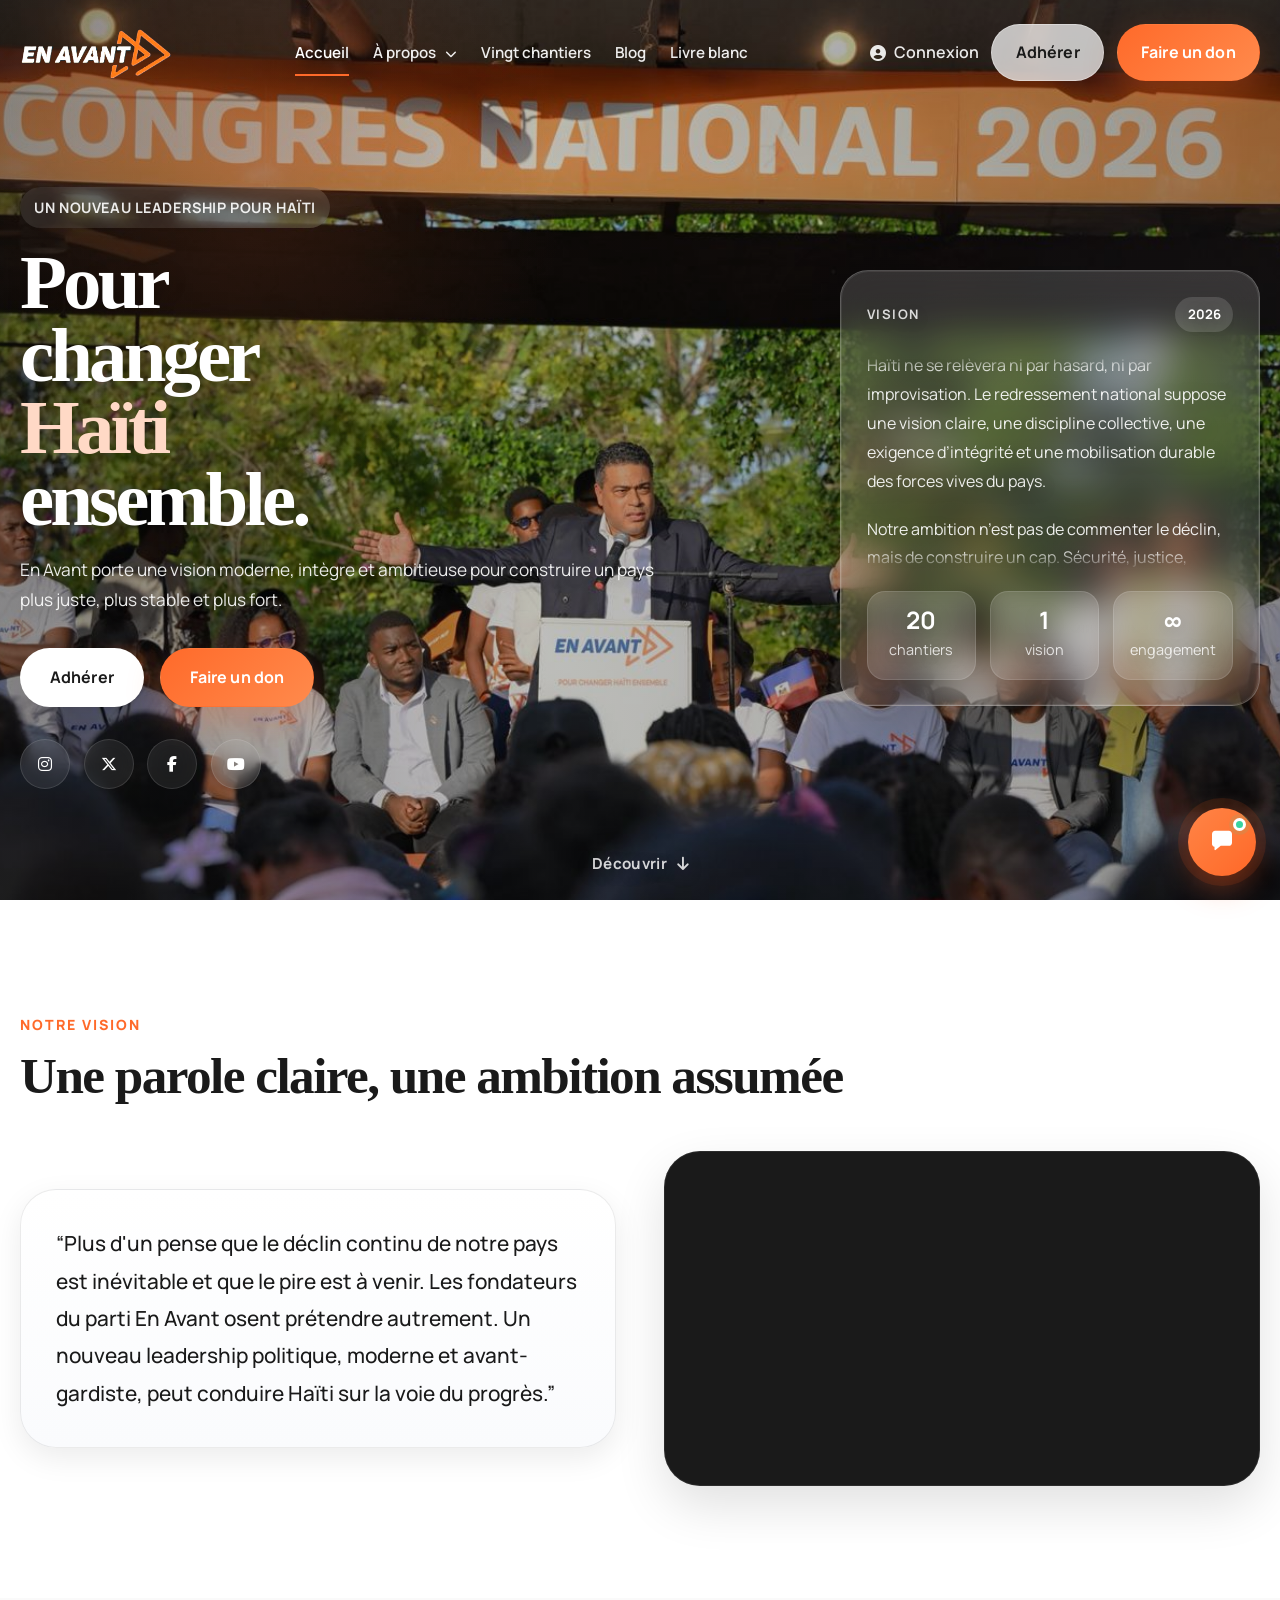
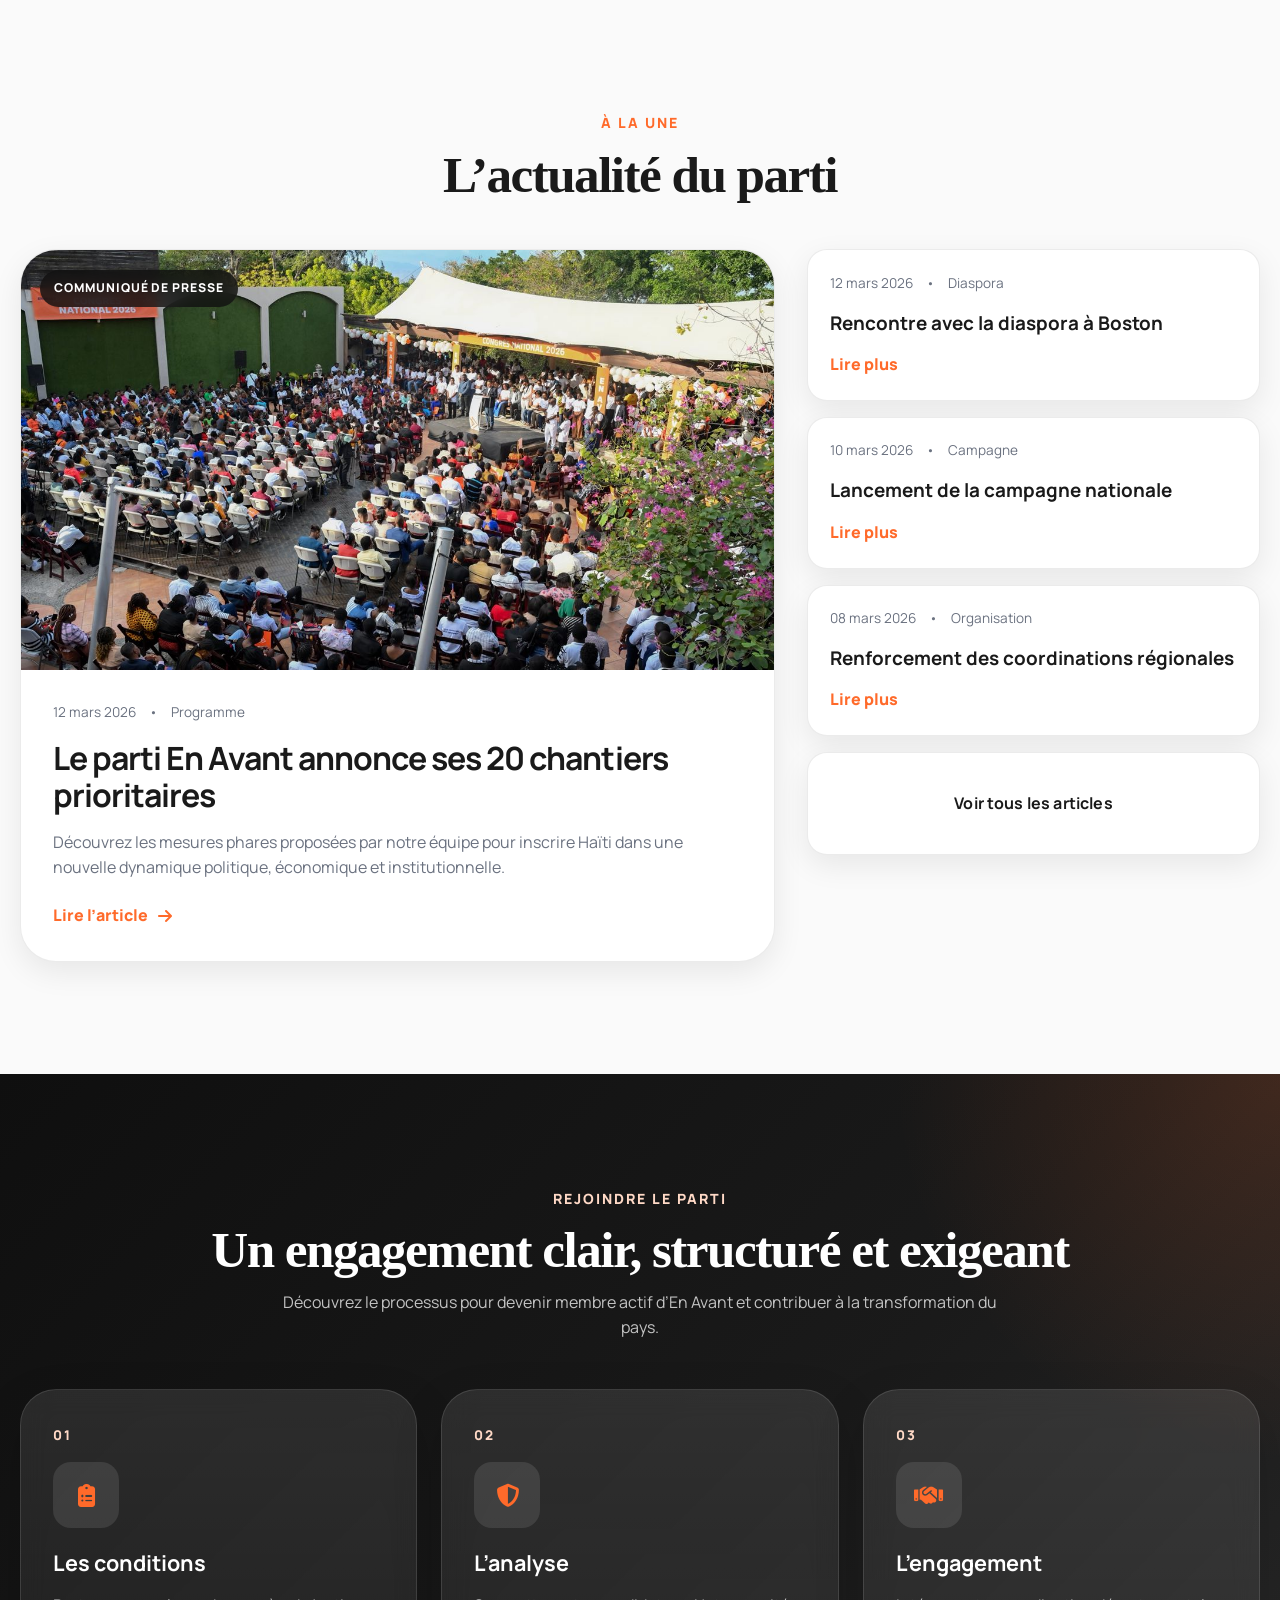
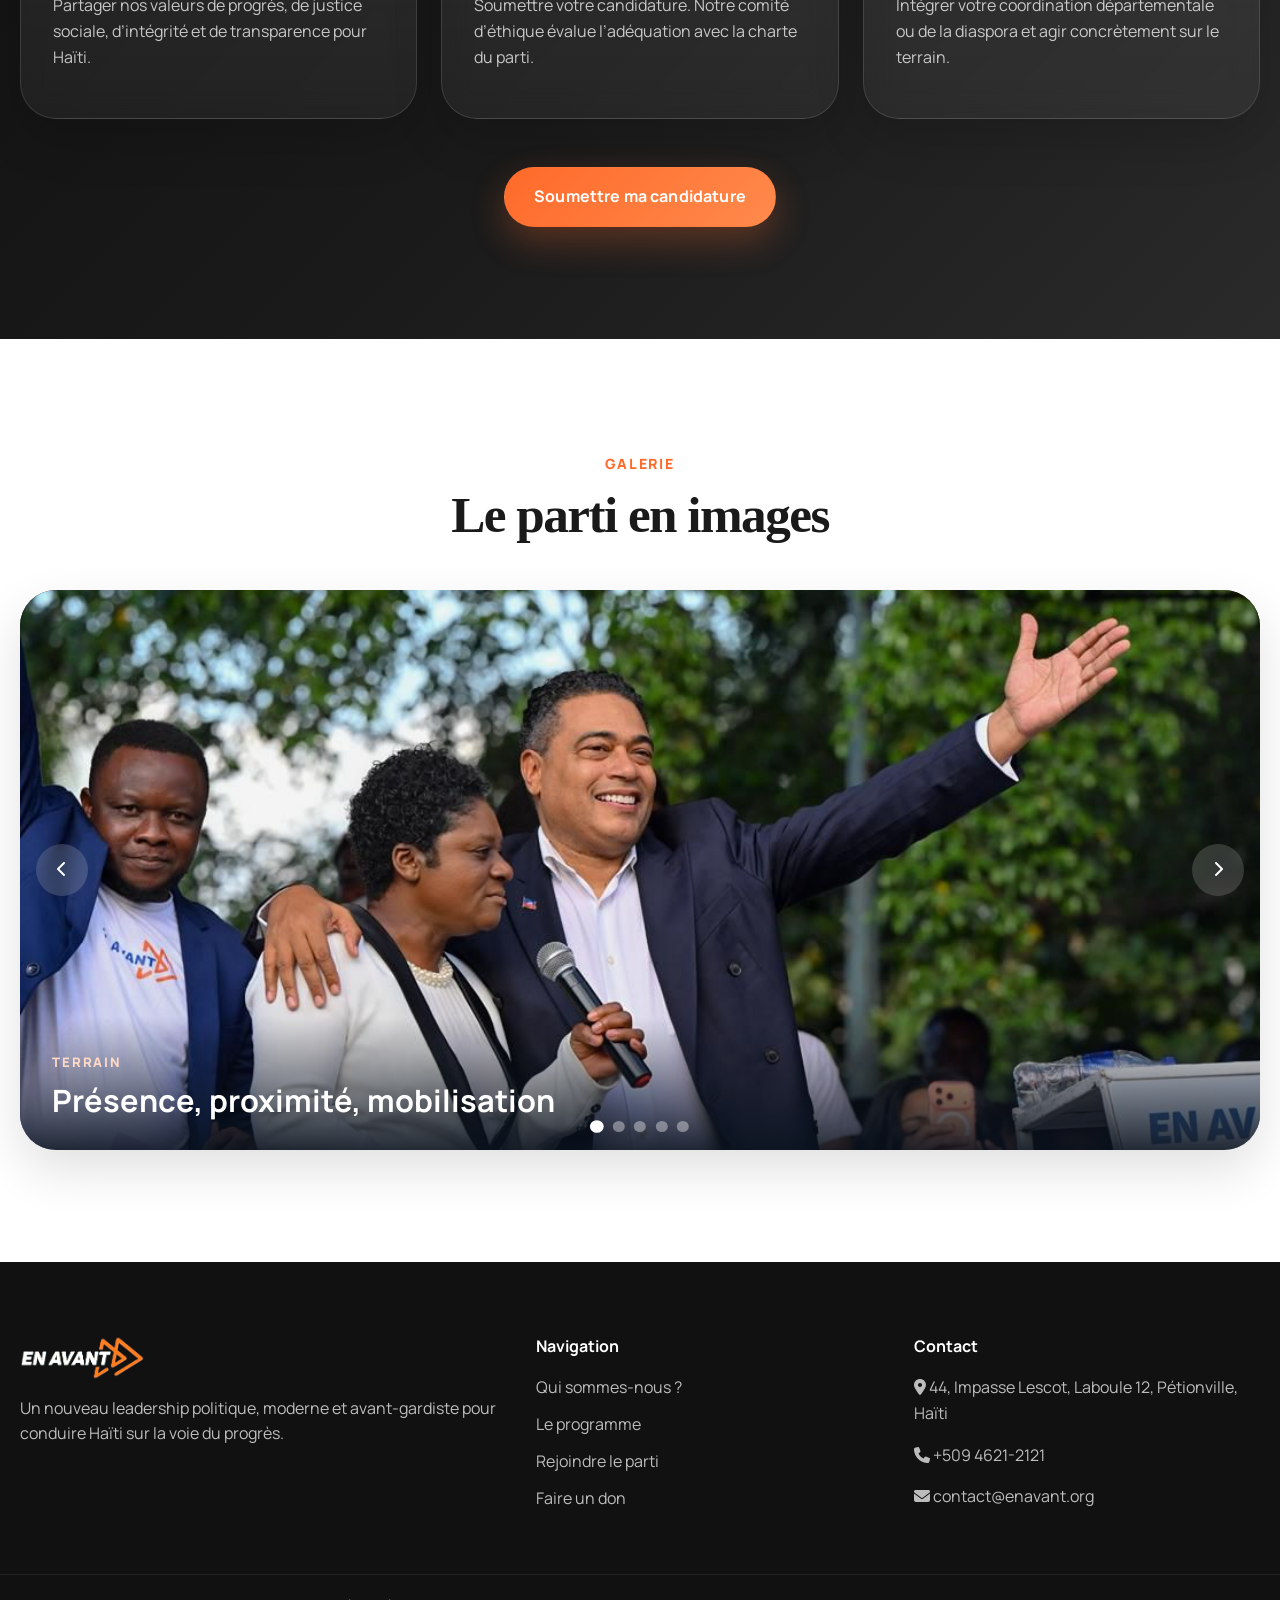
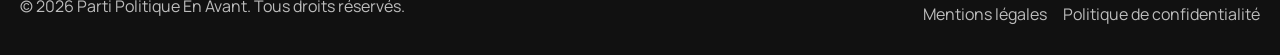
==== commit d4a7c7e7: "Improve homepage design and responsiveness" ====
--- a/index.html
+++ b/index.html
@@ -32,15 +32,6 @@
   />
   <link rel="stylesheet" href="css/style.css" />
 </head>
- 
-    <button class="chatbot-fab" id="chatbotFab" aria-label="Ouvrir le chat">
-  <span class="chatbot-icon">
-    <svg viewBox="0 0 24 24" aria-hidden="true">
-      <path d="M4 5.5C4 4.12 5.12 3 6.5 3h11C18.88 3 20 4.12 20 5.5v7c0 1.38-1.12 2.5-2.5 2.5H11l-4.2 3.4c-.33.27-.8.03-.8-.4V15.8C4.84 15.57 4 14.62 4 13.5v-8z" fill="currentColor"/>
-    </svg>
-  </span>
-  <span class="chatbot-dot"></span>
-</button>
 
 <body>
   <!-- Loader -->
@@ -148,16 +139,31 @@
           </ul>
         </div>
 
-        <div class="hero-card reveal-up delay-1">
+        <div class="hero-card hero-card-scroll reveal-up delay-1">
           <div class="hero-card-top">
             <span class="hero-card-label">Vision</span>
             <span class="hero-card-pill">2026</span>
           </div>
-          <h2>Une organisation tournée vers l’action</h2>
-          <p>
-            Bâtir un État plus efficace, une gouvernance crédible et un espace politique
-            capable de rassembler les énergies du pays et de la diaspora.
-          </p>
+
+          <div class="hero-card-marquee">
+            <div class="hero-card-marquee-track">
+              <p>
+                Haïti ne se relèvera ni par hasard, ni par improvisation. Le redressement national suppose une vision claire, une discipline collective, une exigence d’intégrité et une mobilisation durable des forces vives du pays.
+              </p>
+
+              <p>
+                Notre ambition n’est pas de commenter le déclin, mais de construire un cap. Sécurité, justice, production, jeunesse, institutions, territoires : chaque chantier doit répondre à une urgence réelle et s’inscrire dans une trajectoire cohérente.
+              </p>
+
+              <p>
+                En Avant veut contribuer à faire émerger un État crédible, une société plus juste et une économie plus productive, au service de la dignité nationale et de l’avenir des générations à venir.
+              </p>
+
+              <p>
+                La jeunesse, la diaspora, les collectivités, les travailleurs, les entrepreneurs, les enseignants et les artistes ont tous un rôle à jouer dans cette reconstruction. Le pays a besoin d’une méthode, d’une volonté et d’un horizon partagé.
+              </p>
+            </div>
+          </div>
 
           <div class="hero-card-stats">
             <div>
@@ -203,7 +209,7 @@
           <div class="vision-media reveal-right">
             <div class="video-shell">
               <iframe
-                src="https://www.youtube.com/watch?v=DyB86KKDdCI"
+                src="https://www.youtube.com/embed/DyB86KKDdCI"
                 title="Vidéo En Avant"
                 allow="accelerometer; autoplay; clipboard-write; encrypted-media; gyroscope; picture-in-picture"
                 allowfullscreen
@@ -444,6 +450,15 @@
     <i class="fa-solid fa-arrow-up"></i>
   </button>
 
+  <button class="chatbot-fab" id="chatbotFab" aria-label="Ouvrir le chat">
+    <span class="chatbot-icon">
+      <svg viewBox="0 0 24 24" aria-hidden="true">
+        <path d="M4 5.5C4 4.12 5.12 3 6.5 3h11C18.88 3 20 4.12 20 5.5v7c0 1.38-1.12 2.5-2.5 2.5H11l-4.2 3.4c-.33.27-.8.03-.8-.4V15.8C4.84 15.57 4 14.62 4 13.5v-8z" fill="currentColor"/>
+      </svg>
+    </span>
+    <span class="chatbot-dot"></span>
+  </button>
+
   <script src="js/app.js"></script>
 </body>
 </html>
--- a/css/style.css
+++ b/css/style.css
@@ -226,12 +226,12 @@
   left: 0;
   width: 100%;
   z-index: 1200;
-  padding: 1rem 0;
+  padding: 0.85rem 0;
   transition: background 0.35s ease, border-color 0.35s ease, padding 0.35s ease, box-shadow 0.35s ease;
 }
 
 .site-header.scrolled {
-  padding: 0.7rem 0;
+  padding: 0.65rem 0;
   background: rgba(15, 15, 15, 0.72);
   backdrop-filter: blur(18px) saturate(150%);
   border-bottom: 1px solid rgba(255, 255, 255, 0.08);
@@ -242,22 +242,23 @@
   display: flex;
   align-items: center;
   justify-content: space-between;
-  gap: 1.5rem;
+  gap: 1rem;
+  min-height: 78px;
 }
 
 .brand img {
-  height: 76px;
+  height: 56px;
   transition: var(--transition-smooth);
 }
 
 .site-header.scrolled .brand img {
-  height: 62px;
+  height: 50px;
 }
 
 .main-nav ul {
   display: flex;
   align-items: center;
-  gap: 2rem;
+  gap: 1.5rem;
 }
 
 .main-nav > ul > li {
@@ -266,7 +267,7 @@
 
 .main-nav > ul > li > a {
   color: var(--color-white);
-  font-size: 0.96rem;
+  font-size: 0.95rem;
   font-weight: 600;
   padding: 0.55rem 0;
   opacity: 0.92;
@@ -400,7 +401,7 @@
 .hero {
   position: relative;
   min-height: 100vh;
-  padding: 10rem 0 4rem;
+  padding: 8.8rem 0 4rem;
   display: flex;
   align-items: center;
   overflow: hidden;
@@ -411,7 +412,7 @@
   position: absolute;
   inset: 0;
   background: url("../pictures/hero.jpeg") center 22% / cover no-repeat;
-  filter: brightness(0.92);
+  filter: brightness(0.94);
   transform: scale(1.02);
 }
 
@@ -420,14 +421,14 @@
   inset: 0;
   background:
     radial-gradient(circle at 20% 20%, rgba(255, 106, 42, 0.14), transparent 25%),
-    linear-gradient(90deg, rgba(15, 15, 15, 0.48) 0%, rgba(15, 15, 15, 0.22) 42%, rgba(15, 15, 15, 0.38) 100%);
+    linear-gradient(90deg, rgba(15, 15, 15, 0.44) 0%, rgba(15, 15, 15, 0.18) 42%, rgba(15, 15, 15, 0.34) 100%);
 }
 
 .hero-grid {
   position: relative;
   z-index: 2;
   display: grid;
-  grid-template-columns: minmax(0, 1.2fr) minmax(320px, 430px);
+  grid-template-columns: minmax(0, 1.2fr) minmax(320px, 420px);
   gap: 3rem;
   align-items: center;
 }
@@ -449,12 +450,13 @@
 }
 
 .hero-copy h1 {
-  margin-bottom: 1rem;
+  margin-bottom: 1.2rem;
   color: var(--color-white);
   font-family: var(--font-display);
-  font-size: clamp(3rem, 6vw, 5.9rem);
+  font-size: clamp(3rem, 6vw, 5.8rem);
   line-height: 0.94;
-  letter-spacing: -0.04em;
+  letter-spacing: -0.05em;
+  max-width: 10ch;
 }
 
 .hero-copy h1 span {
@@ -462,9 +464,10 @@
 }
 
 .hero-text {
-  max-width: 650px;
-  color: rgba(255, 255, 255, 0.82);
-  font-size: 1.12rem;
+  max-width: 640px;
+  color: rgba(255, 255, 255, 0.9);
+  font-size: 1.08rem;
+  line-height: 1.75;
   margin-bottom: 2rem;
 }
 
@@ -501,13 +504,24 @@
 }
 
 .hero-card {
-  padding: 1.75rem;
-  border-radius: var(--radius-xl);
+  position: relative;
+  padding: 1.6rem;
+  border-radius: 28px;
   background: linear-gradient(180deg, rgba(255, 255, 255, 0.16), rgba(255, 255, 255, 0.08));
-  border: 1px solid rgba(255, 255, 255, 0.18);
+  border: 1px solid rgba(255, 255, 255, 0.22);
   backdrop-filter: blur(18px);
+  -webkit-backdrop-filter: blur(18px);
   box-shadow: var(--shadow-strong);
   color: var(--color-white);
+}
+
+.hero-card::before {
+  content: "";
+  position: absolute;
+  inset: 0;
+  border-radius: inherit;
+  border: 1px solid rgba(255, 255, 255, 0.08);
+  pointer-events: none;
 }
 
 .hero-card-top {
@@ -522,7 +536,7 @@
   font-size: 0.82rem;
   text-transform: uppercase;
   letter-spacing: 0.12em;
-  opacity: 0.8;
+  opacity: 0.82;
   font-weight: 700;
 }
 
@@ -536,25 +550,29 @@
 
 .hero-card h2 {
   margin-bottom: 0.8rem;
-  font-size: 1.7rem;
-  line-height: 1.2;
+  font-size: clamp(1.6rem, 2.2vw, 2.3rem);
+  line-height: 1.12;
+  max-width: 10ch;
 }
 
 .hero-card p {
-  color: rgba(255, 255, 255, 0.78);
-  margin-bottom: 1.5rem;
+  color: rgba(255, 255, 255, 0.9);
+  line-height: 1.7;
+  margin-bottom: 1.4rem;
 }
 
 .hero-card-stats {
   display: grid;
   grid-template-columns: repeat(3, 1fr);
-  gap: 1rem;
+  gap: 0.9rem;
 }
 
 .hero-card-stats div {
   padding: 1rem;
   border-radius: 18px;
-  background: rgba(255, 255, 255, 0.08);
+  background: rgba(255, 255, 255, 0.12);
+  border: 1px solid rgba(255, 255, 255, 0.12);
+  backdrop-filter: blur(10px);
   text-align: center;
 }
 
@@ -567,7 +585,7 @@
 
 .hero-card-stats span {
   font-size: 0.9rem;
-  color: rgba(255, 255, 255, 0.76);
+  color: rgba(255, 255, 255, 0.8);
 }
 
 .hero-scroll {
@@ -1160,15 +1178,16 @@
 /* Responsive */
 @media (max-width: 1100px) {
   .main-nav ul {
-    gap: 1.3rem;
+    gap: 1.2rem;
   }
 
   .hero-grid {
     grid-template-columns: 1fr;
+    gap: 2.2rem;
   }
 
   .hero-card {
-    max-width: 520px;
+    max-width: 560px;
   }
 
   .vision-grid,
@@ -1247,24 +1266,51 @@
   }
 
   .hero {
-    padding-top: 8rem;
+    padding: 6.8rem 0 3.8rem;
+  }
+
+  .hero-grid {
+    gap: 1.6rem;
+    align-items: start;
   }
 
   .hero-copy h1 {
-    font-size: clamp(2.5rem, 12vw, 4.2rem);
+    font-size: clamp(2.5rem, 10vw, 4rem);
+    max-width: 9ch;
   }
 
   .hero-text {
     font-size: 1rem;
+    line-height: 1.65;
   }
 
   .hero-actions {
     flex-direction: column;
     align-items: stretch;
+    gap: 0.8rem;
   }
 
   .hero-actions .btn {
     width: 100%;
+  }
+
+  .hero-card {
+    padding: 1.25rem;
+    border-radius: 24px;
+  }
+
+  .hero-card h2 {
+    font-size: 2rem;
+    max-width: none;
+  }
+
+  .hero-card-stats {
+    grid-template-columns: 1fr;
+    gap: 0.8rem;
+  }
+
+  .hero-card-stats div {
+    padding: 0.95rem;
   }
 
   .hero-scroll {
@@ -1278,19 +1324,11 @@
   }
 
   .brand img {
-    height: 62px;
+    height: 54px;
   }
 
   .site-header.scrolled .brand img {
-    height: 54px;
-  }
-
-  .hero-card {
-    padding: 1.4rem;
-  }
-
-  .hero-card-stats {
-    grid-template-columns: 1fr;
+    height: 48px;
   }
 
   .vision-quote,
@@ -1318,6 +1356,49 @@
   .footer-bottom-row {
     flex-direction: column;
     align-items: flex-start;
+  }
+}
+
+@media (max-width: 640px) {
+  .container {
+    width: min(calc(100% - 1.25rem), var(--container));
+  }
+
+  .section {
+    padding: 4rem 0;
+  }
+
+  .header-shell {
+    min-height: 72px;
+  }
+
+  .brand img {
+    height: 50px;
+  }
+
+  .hero {
+    padding-top: 5.2rem;
+  }
+
+  .hero-copy h1 {
+    font-size: clamp(2.3rem, 11vw, 3.5rem);
+    line-height: 0.98;
+  }
+
+  .hero-card {
+    padding: 1.1rem;
+  }
+
+  .hero-card h2 {
+    font-size: 1.8rem;
+  }
+
+  .hero-card-stats strong {
+    font-size: 1.45rem;
+  }
+
+  .hero-card-stats span {
+    font-size: 0.92rem;
   }
 }
 
@@ -1804,7 +1885,46 @@
   }
 }
 
-@media (max-width: 768px) {
+@media (max-width: 768px) .hero-card-scroll {
+  overflow: hidden;
+  min-height: 320px;
+}
+
+.hero-card-marquee {
+  position: relative;
+  height: 220px;
+  overflow: hidden;
+  mask-image: linear-gradient(to bottom, transparent 0%, black 10%, black 90%, transparent 100%);
+  -webkit-mask-image: linear-gradient(to bottom, transparent 0%, black 10%, black 90%, transparent 100%);
+  margin-bottom: 1.2rem;
+}
+
+.hero-card-marquee-track {
+  display: flex;
+  flex-direction: column;
+  gap: 1.2rem;
+  animation: scrollVision 18s linear infinite;
+}
+
+.hero-card-marquee p {
+  margin: 0;
+  color: rgba(255, 255, 255, 0.9);
+  line-height: 1.8;
+  font-size: 1rem;
+}
+
+.hero-card-scroll:hover .hero-card-marquee-track {
+  animation-play-state: paused;
+}
+
+@keyframes scrollVision {
+  0% {
+    transform: translateY(0);
+  }
+  100% {
+    transform: translateY(-45%);
+  }
+}{
   .chatbot-fab {
     width: 60px;
     height: 60px;
@@ -1823,4 +1943,5 @@
     top: 8px;
     right: 8px;
   }
-}+}
+
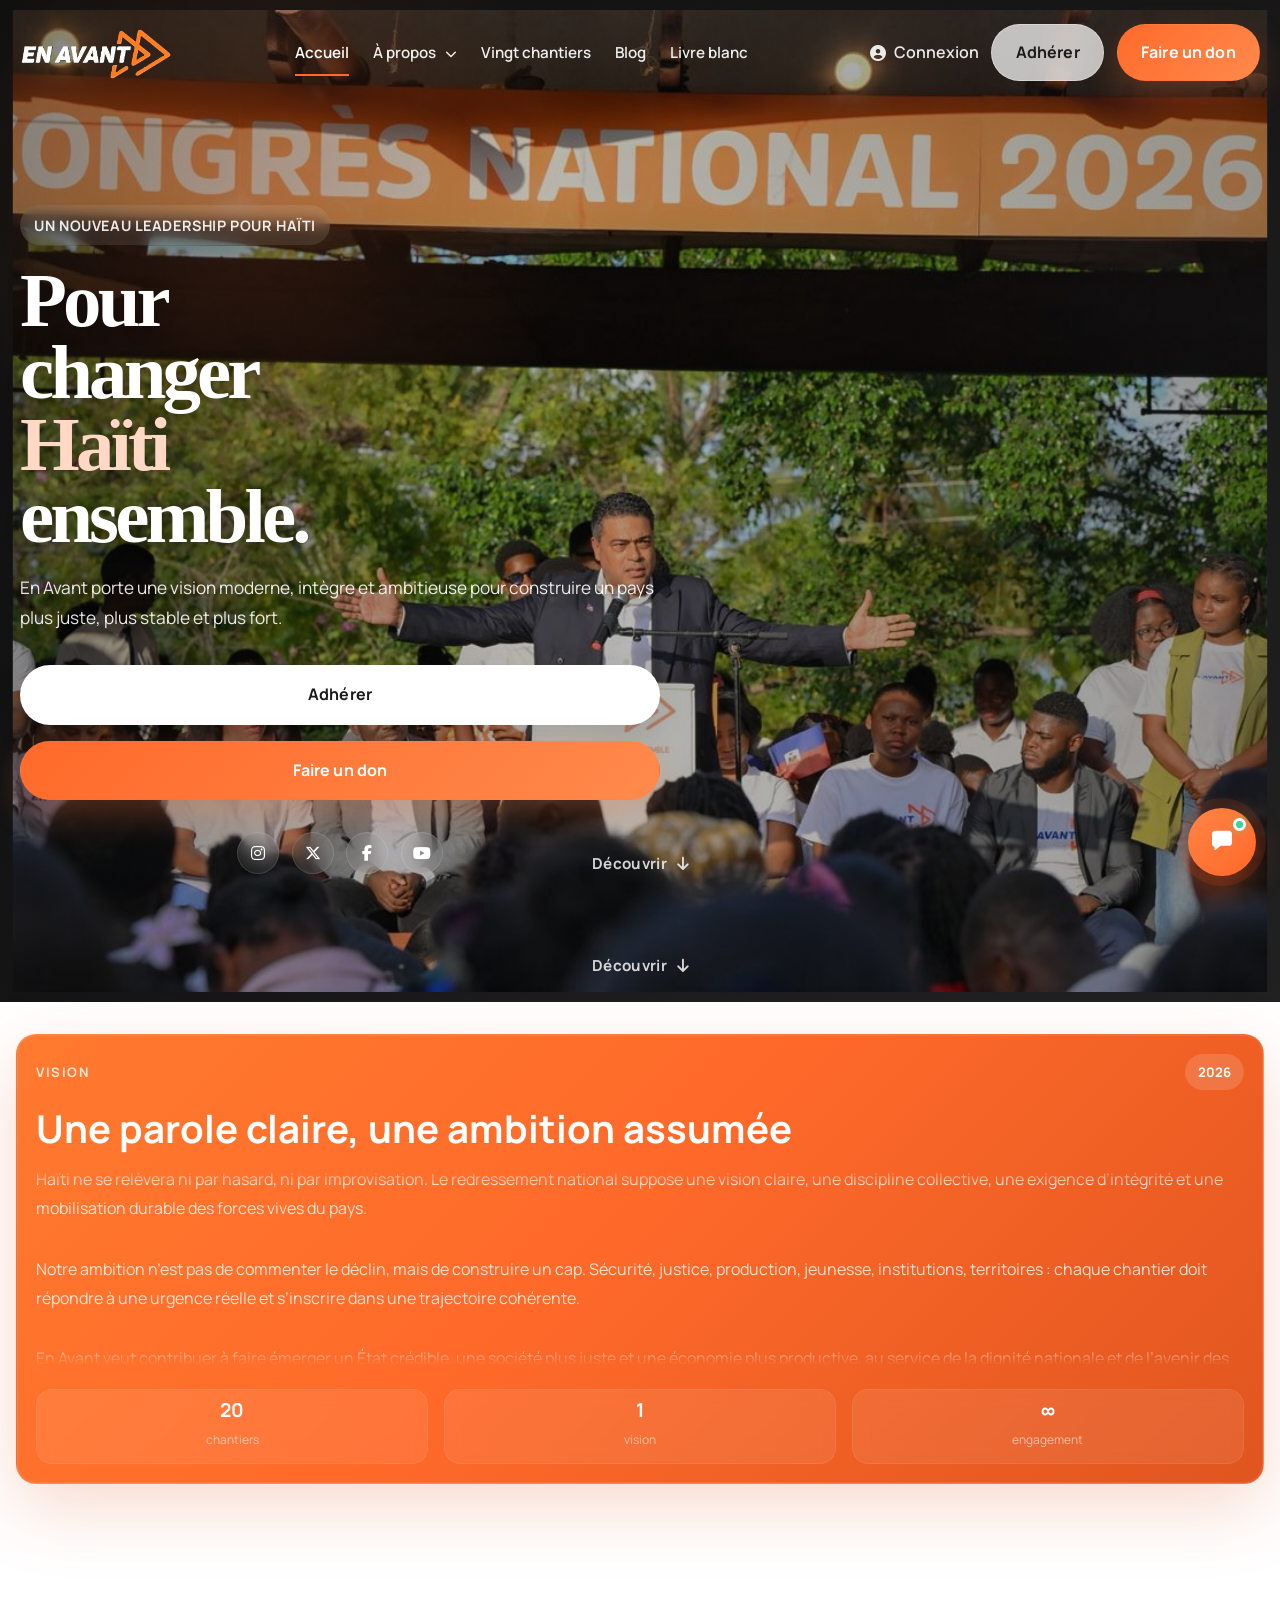
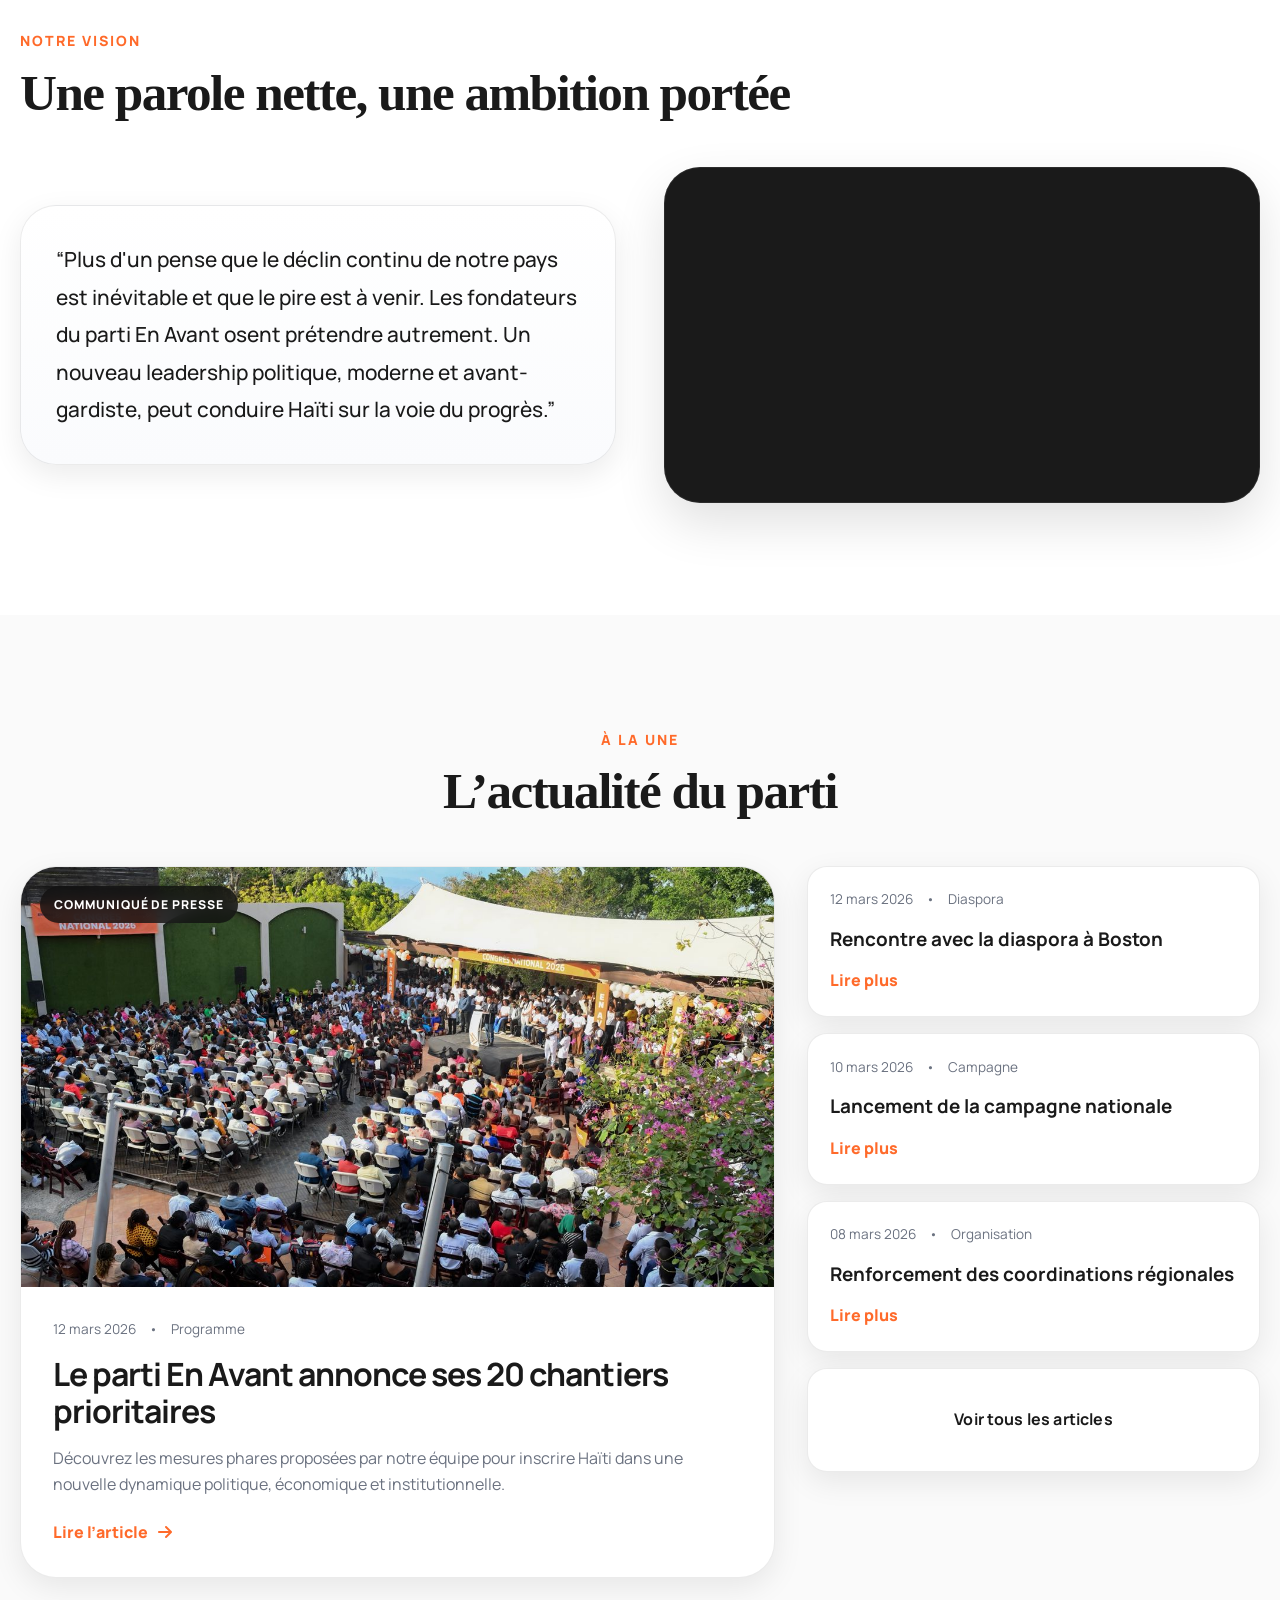
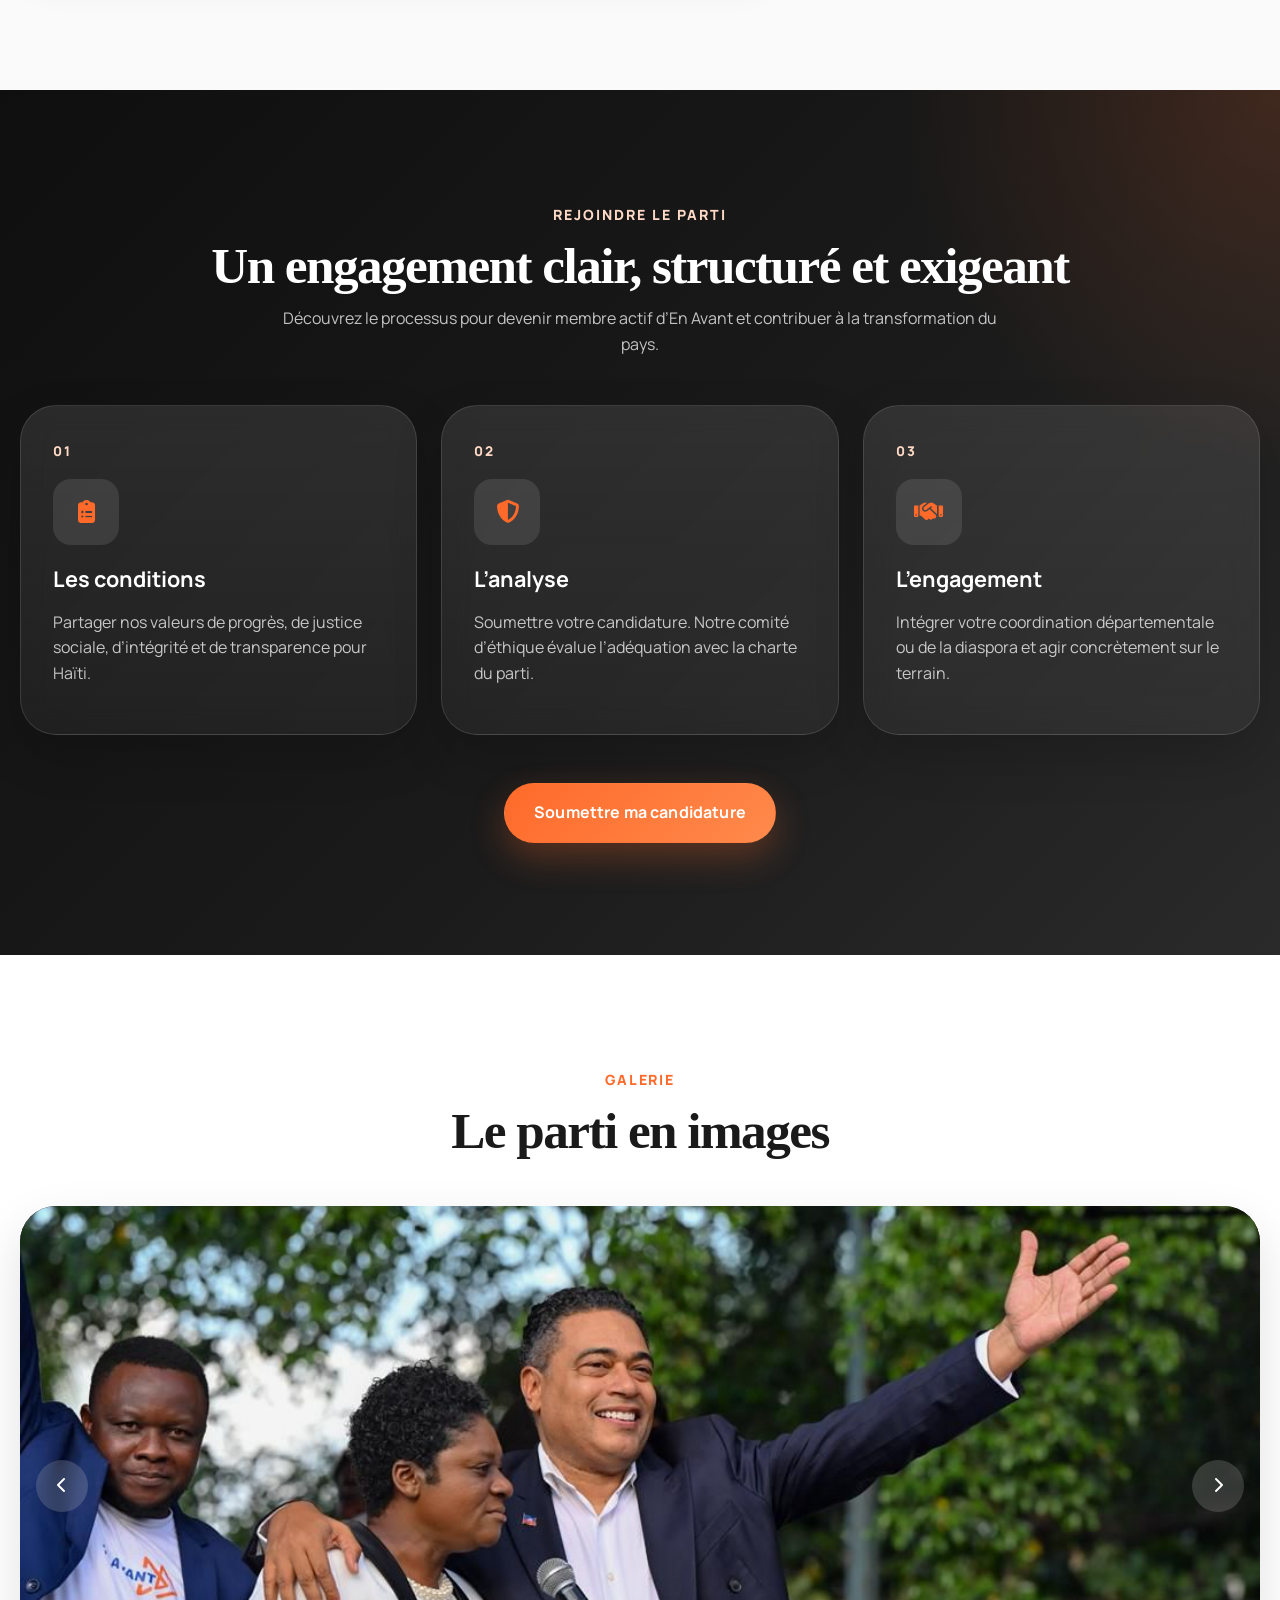
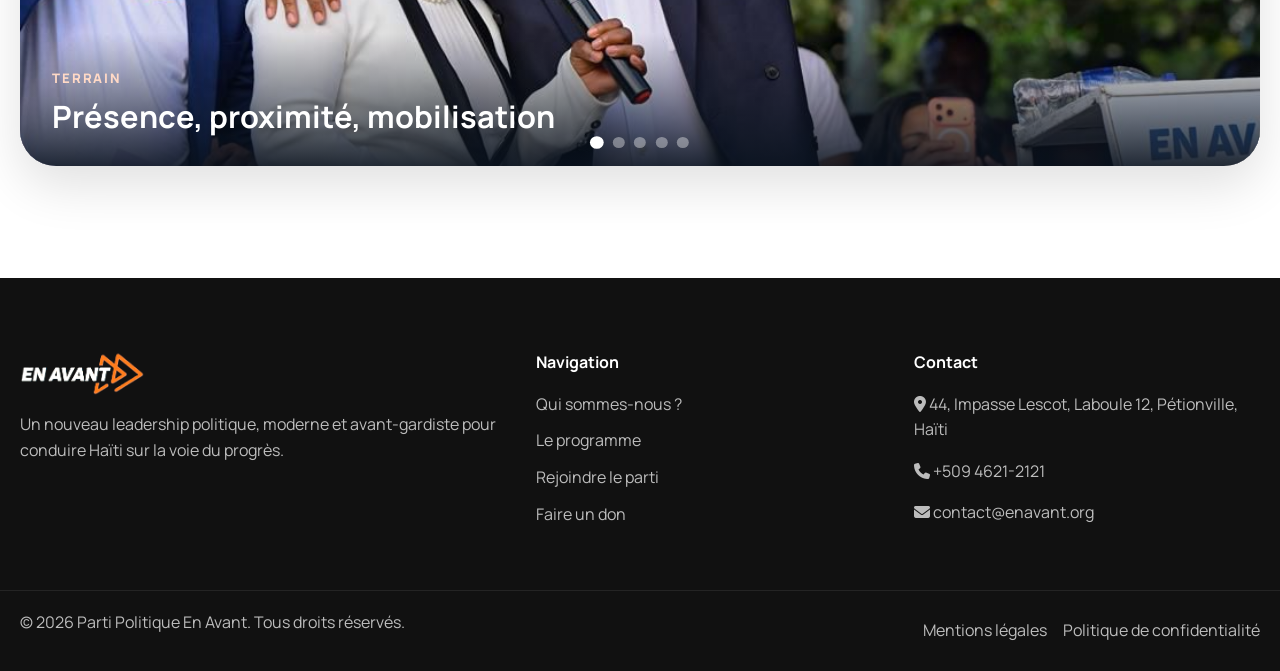
==== commit 07f27fda: "Refactor homepage: simplify vision section, improve layout and responsiveness - Removed unused/overc" ====
--- a/index.html
+++ b/index.html
@@ -1,16 +1,19 @@
 <!DOCTYPE html>
 <html lang="fr">
 <head>
+  <!-- Meta de base -->
   <meta charset="UTF-8" />
   <meta name="viewport" content="width=device-width, initial-scale=1.0" />
   <meta http-equiv="X-UA-Compatible" content="IE=edge" />
 
+  <!-- SEO -->
   <title>En Avant | Pour changer Haïti ensemble</title>
   <meta
     name="description"
     content="Découvrez le parti politique En Avant. Notre vision, nos 20 chantiers pour Haïti, et comment rejoindre le parti."
   />
 
+  <!-- Open Graph -->
   <meta property="og:title" content="En Avant | Pour changer Haïti ensemble" />
   <meta
     property="og:description"
@@ -20,6 +23,7 @@
   <meta property="og:url" content="https://enavant.org" />
   <meta name="twitter:card" content="summary_large_image" />
 
+  <!-- Fonts / icons -->
   <link rel="preconnect" href="https://fonts.googleapis.com" />
   <link rel="preconnect" href="https://fonts.gstatic.com" crossorigin />
   <link
@@ -30,6 +34,8 @@
     rel="stylesheet"
     href="https://cdnjs.cloudflare.com/ajax/libs/font-awesome/6.5.1/css/all.min.css"
   />
+
+  <!-- Main stylesheet -->
   <link rel="stylesheet" href="css/style.css" />
 </head>
 
@@ -93,7 +99,7 @@
   </header>
 
   <main>
-    <!-- Hero -->
+    <!-- Hero principal -->
     <section id="hero" class="hero">
       <div class="hero-bg"></div>
       <div class="hero-overlay"></div>
@@ -101,10 +107,12 @@
       <div class="container hero-grid">
         <div class="hero-copy reveal-up">
           <span class="eyebrow">Un nouveau leadership pour Haïti</span>
+
           <h1>
             Pour changer <span>Haïti</span><br />
             ensemble.
           </h1>
+
           <p class="hero-text">
             En Avant porte une vision moderne, intègre et ambitieuse pour construire
             un pays plus juste, plus stable et plus fort.
@@ -117,33 +125,44 @@
 
           <ul class="hero-socials" aria-label="Réseaux sociaux">
             <li>
-              <a href="https://www.instagram.com/enavant.ht" target="_blank" rel="noopener noreferrer">
+              <a href="https://www.instagram.com/enavant.ht" target="_blank" rel="noopener noreferrer" aria-label="Instagram">
                 <i class="fa-brands fa-instagram"></i>
               </a>
             </li>
             <li>
-              <a href="https://x.com/EnAvantHT" target="_blank" rel="noopener noreferrer">
+              <a href="https://x.com/EnAvantHT" target="_blank" rel="noopener noreferrer" aria-label="X">
                 <i class="fa-brands fa-x-twitter"></i>
               </a>
             </li>
             <li>
-              <a href="https://www.facebook.com/enavant.ht" target="_blank" rel="noopener noreferrer">
+              <a href="https://www.facebook.com/enavant.ht" target="_blank" rel="noopener noreferrer" aria-label="Facebook">
                 <i class="fa-brands fa-facebook-f"></i>
               </a>
             </li>
             <li>
-              <a href="https://www.youtube.com/@mouvementenavant9694" target="_blank" rel="noopener noreferrer">
+              <a href="https://www.youtube.com/@mouvementenavant9694" target="_blank" rel="noopener noreferrer" aria-label="YouTube">
                 <i class="fa-brands fa-youtube"></i>
               </a>
             </li>
           </ul>
         </div>
-
-        <div class="hero-card hero-card-scroll reveal-up delay-1">
+      </div>
+
+      <a href="#home-vision-strip" class="hero-scroll" aria-label="Descendre vers la section suivante">
+        <span>Découvrir</span>
+        <i class="fa-solid fa-arrow-down"></i>
+      </a>
+    </section>
+
+    <!-- Bloc vision juste après le hero -->
+    <section id="home-vision-strip" class="section section-light">
+      <div class="vision-strip-shell">
+        <div class="hero-card hero-card-scroll reveal-up full-width-vision-card">
           <div class="hero-card-top">
             <span class="hero-card-label">Vision</span>
             <span class="hero-card-pill">2026</span>
           </div>
+          <h2>Une parole claire, une  ambition assumée</h2>
 
           <div class="hero-card-marquee">
             <div class="hero-card-marquee-track">
@@ -161,6 +180,14 @@
 
               <p>
                 La jeunesse, la diaspora, les collectivités, les travailleurs, les entrepreneurs, les enseignants et les artistes ont tous un rôle à jouer dans cette reconstruction. Le pays a besoin d’une méthode, d’une volonté et d’un horizon partagé.
+              </p>
+
+              <p>
+                Haïti ne se relèvera ni par hasard, ni par improvisation. Le redressement national suppose une vision claire, une discipline collective, une exigence d’intégrité et une mobilisation durable des forces vives du pays.
+              </p>
+
+              <p>
+                Notre ambition n’est pas de commenter le déclin, mais de construire un cap. Sécurité, justice, production, jeunesse, institutions, territoires : chaque chantier doit répondre à une urgence réelle et s’inscrire dans une trajectoire cohérente.
               </p>
             </div>
           </div>
@@ -193,7 +220,7 @@
       <div class="container">
         <div class="section-head reveal-up">
           <span class="section-kicker">Notre vision</span>
-          <h2 class="section-title">Une parole claire, une ambition assumée</h2>
+          <h2 class="section-title">Une parole nette, une ambition portée</h2>
         </div>
 
         <div class="vision-grid">
@@ -208,19 +235,23 @@
 
           <div class="vision-media reveal-right">
             <div class="video-shell">
-              <iframe
-                src="https://www.youtube.com/embed/DyB86KKDdCI"
-                title="Vidéo En Avant"
-                allow="accelerometer; autoplay; clipboard-write; encrypted-media; gyroscope; picture-in-picture"
-                allowfullscreen
-              ></iframe>
-            </div>
-          </div>
-        </div>
-      </div>
-    </section>
-
-    <!-- News -->
+              <iframe 
+              width="560" 
+              height="315" 
+              src="https://www.youtube.com/embed/DyB86KKDdCI?si=s8EsloqAgnvdMZmQ" 
+              title="YouTube video player" 
+              frameborder="0" 
+              allow="accelerometer; autoplay; clipboard-write; encrypted-media; gyroscope; picture-in-picture; web-share" 
+              referrerpolicy="strict-origin-when-cross-origin" 
+              allowfullscreen>
+              </iframe>
+            </div>
+          </div>
+        </div>
+      </div>
+    </section>
+
+    <!-- Actualités -->
     <section id="actualites" class="section section-soft">
       <div class="container">
         <div class="section-head center reveal-up">
@@ -446,10 +477,12 @@
     </div>
   </footer>
 
+  <!-- Bouton retour en haut -->
   <button id="backToTop" class="back-to-top" aria-label="Remonter en haut">
     <i class="fa-solid fa-arrow-up"></i>
   </button>
 
+  <!-- Bouton chatbot -->
   <button class="chatbot-fab" id="chatbotFab" aria-label="Ouvrir le chat">
     <span class="chatbot-icon">
       <svg viewBox="0 0 24 24" aria-hidden="true">
--- a/css/style.css
+++ b/css/style.css
@@ -30,6 +30,7 @@
   --font-display: "Playfair Display", serif;
 }
 
+/* Base */
 *,
 *::before,
 *::after {
@@ -411,9 +412,9 @@
 .hero-bg {
   position: absolute;
   inset: 0;
-  background: url("../pictures/hero.jpeg") center 22% / cover no-repeat;
-  filter: brightness(0.94);
-  transform: scale(1.02);
+  background: url("../pictures/hero.jpeg") center 35% / cover no-repeat;
+  filter: brightness(0.92);
+  transform: scale(0.98);
 }
 
 .hero-overlay {
@@ -621,7 +622,48 @@
   50% { transform: translateY(6px); }
 }
 
-/* Sections */
+/* Vision card with scrolling text */
+.hero-card-scroll {
+  overflow: hidden;
+}
+
+.hero-card-marquee {
+  position: relative;
+  height: 220px;
+  overflow: hidden;
+  mask-image: linear-gradient(to bottom, transparent 0%, black 10%, black 90%, transparent 100%);
+  -webkit-mask-image: linear-gradient(to bottom, transparent 0%, black 10%, black 90%, transparent 100%);
+  margin-bottom: 1.2rem;
+}
+
+.hero-card-marquee-track {
+  display: flex;
+  flex-direction: column;
+  gap: 1.2rem;
+  animation: scrollVision 18s linear infinite;
+}
+
+.hero-card-marquee p {
+  margin: 0;
+  color: rgba(255, 255, 255, 0.9);
+  line-height: 1.8;
+  font-size: 1rem;
+}
+
+.hero-card-scroll:hover .hero-card-marquee-track {
+  animation-play-state: paused;
+}
+
+@keyframes scrollVision {
+  0% {
+    transform: translateY(0);
+  }
+  100% {
+    transform: translateY(-45%);
+  }
+}
+
+/* Main sections */
 .section {
   padding: 7rem 0;
 }
@@ -691,7 +733,7 @@
   text-align: center;
 }
 
-/* Vision */
+/* Vision section */
 .vision-grid {
   display: grid;
   grid-template-columns: 1fr 1fr;
@@ -740,7 +782,7 @@
   border: 0;
 }
 
-/* News */
+/* News section */
 .news-layout {
   display: grid;
   grid-template-columns: 1.5fr 0.9fr;
@@ -884,7 +926,7 @@
   font-weight: 800;
 }
 
-/* Join */
+/* Join section */
 .process-grid {
   display: grid;
   grid-template-columns: repeat(3, 1fr);
@@ -1175,234 +1217,7 @@
   transition-delay: 0.3s;
 }
 
-/* Responsive */
-@media (max-width: 1100px) {
-  .main-nav ul {
-    gap: 1.2rem;
-  }
-
-  .hero-grid {
-    grid-template-columns: 1fr;
-    gap: 2.2rem;
-  }
-
-  .hero-card {
-    max-width: 560px;
-  }
-
-  .vision-grid,
-  .news-layout,
-  .footer-grid {
-    grid-template-columns: 1fr;
-  }
-
-  .process-grid {
-    grid-template-columns: 1fr;
-  }
-}
-
-@media (max-width: 991px) {
-  .header-login,
-  .header-actions .btn {
-    display: none;
-  }
-
-  .menu-toggle {
-    display: inline-block;
-  }
-
-  .main-nav {
-    position: fixed;
-    inset: 0;
-    z-index: 1300;
-    background: rgba(10, 10, 10, 0.96);
-    backdrop-filter: blur(14px);
-    transform: translateY(-100%);
-    transition: var(--transition-smooth);
-    padding: 7rem 1.5rem 2rem;
-    overflow-y: auto;
-  }
-
-  .main-nav.open {
-    transform: translateY(0);
-  }
-
-  .main-nav ul {
-    flex-direction: column;
-    align-items: flex-start;
-    gap: 1.2rem;
-  }
-
-  .main-nav > ul > li > a {
-    color: var(--color-white);
-    font-size: 1.18rem;
-    font-weight: 700;
-  }
-
-  .main-nav > ul > li > a::after {
-    bottom: -0.15rem;
-  }
-
-  .dropdown-menu {
-    position: static;
-    opacity: 1;
-    visibility: visible;
-    transform: none;
-    margin-top: 0.6rem;
-    box-shadow: none;
-    background: transparent;
-    border: 0;
-    padding: 0.2rem 0 0 0.7rem;
-  }
-
-  .dropdown-menu a {
-    padding: 0.55rem 0;
-    background: transparent;
-    color: rgba(255, 255, 255, 0.78);
-  }
-
-  .mobile-cta {
-    display: block;
-  }
-
-  .hero {
-    padding: 6.8rem 0 3.8rem;
-  }
-
-  .hero-grid {
-    gap: 1.6rem;
-    align-items: start;
-  }
-
-  .hero-copy h1 {
-    font-size: clamp(2.5rem, 10vw, 4rem);
-    max-width: 9ch;
-  }
-
-  .hero-text {
-    font-size: 1rem;
-    line-height: 1.65;
-  }
-
-  .hero-actions {
-    flex-direction: column;
-    align-items: stretch;
-    gap: 0.8rem;
-  }
-
-  .hero-actions .btn {
-    width: 100%;
-  }
-
-  .hero-card {
-    padding: 1.25rem;
-    border-radius: 24px;
-  }
-
-  .hero-card h2 {
-    font-size: 2rem;
-    max-width: none;
-  }
-
-  .hero-card-stats {
-    grid-template-columns: 1fr;
-    gap: 0.8rem;
-  }
-
-  .hero-card-stats div {
-    padding: 0.95rem;
-  }
-
-  .hero-scroll {
-    display: none;
-  }
-}
-
-@media (max-width: 768px) {
-  .section {
-    padding: 5.2rem 0;
-  }
-
-  .brand img {
-    height: 54px;
-  }
-
-  .site-header.scrolled .brand img {
-    height: 48px;
-  }
-
-  .vision-quote,
-  .feature-body,
-  .mini-news-card,
-  .news-cta-box,
-  .process-card {
-    padding: 1.4rem;
-  }
-
-  .feature-media {
-    height: 280px;
-  }
-
-  .slider-track,
-  .slide img {
-    min-height: 360px;
-    height: 360px;
-  }
-
-  .slide-overlay {
-    padding: 1.2rem;
-  }
-
-  .footer-bottom-row {
-    flex-direction: column;
-    align-items: flex-start;
-  }
-}
-
-@media (max-width: 640px) {
-  .container {
-    width: min(calc(100% - 1.25rem), var(--container));
-  }
-
-  .section {
-    padding: 4rem 0;
-  }
-
-  .header-shell {
-    min-height: 72px;
-  }
-
-  .brand img {
-    height: 50px;
-  }
-
-  .hero {
-    padding-top: 5.2rem;
-  }
-
-  .hero-copy h1 {
-    font-size: clamp(2.3rem, 11vw, 3.5rem);
-    line-height: 0.98;
-  }
-
-  .hero-card {
-    padding: 1.1rem;
-  }
-
-  .hero-card h2 {
-    font-size: 1.8rem;
-  }
-
-  .hero-card-stats strong {
-    font-size: 1.45rem;
-  }
-
-  .hero-card-stats span {
-    font-size: 0.92rem;
-  }
-}
-
-/* For a propos Page */
+/* A propos */
 .narrow-container {
   width: min(calc(100% - 2rem), 900px);
   margin: 0 auto;
@@ -1421,7 +1236,7 @@
 .about-hero-bg {
   position: absolute;
   inset: 0;
-  background: url("../pictures/about-hero.jpeg") center center / cover no-repeat;
+  background: url("../pictures/about-hero.jpeg") center center / contain no-repeat;
   filter: brightness(0.82);
   transform: scale(1.02);
 }
@@ -1608,20 +1423,7 @@
   color: rgba(255, 255, 255, 0.75);
 }
 
-@media (max-width: 991px) {
-  .about-split,
-  .christophe-grid,
-  .values-grid {
-    grid-template-columns: 1fr;
-  }
-
-  .about-hero {
-    min-height: 60vh;
-    padding-top: 9rem;
-  }
-}
-
-/* For Historique Page */
+/* Historique */
 .history-hero {
   position: relative;
   min-height: 72vh;
@@ -1783,26 +1585,7 @@
   color: #ffd9c6;
 }
 
-@media (max-width: 991px) {
-  .history-split,
-  .history-dark-grid,
-  .history-gallery-grid,
-  .order-grid {
-    grid-template-columns: 1fr;
-  }
-
-  .history-hero {
-    min-height: 60vh;
-    padding-top: 9rem;
-  }
-
-  .history-photo,
-  .history-photo img {
-    min-height: 260px;
-  }
-}
-
-/* Bouton chatbot */
+/* Chat button */
 .chatbot-fab {
   position: fixed;
   right: 24px;
@@ -1885,63 +1668,239 @@
   }
 }
 
-@media (max-width: 768px) .hero-card-scroll {
+/* =====================================================
+   HERO SIMPLIFIÉ (plus de carte dedans)
+===================================================== */
+
+.hero-grid {
+  display: flex;
+  align-items: center;
+  min-height: 85vh;
+}
+
+.hero-copy {
+  max-width: 650px;
+  z-index: 2;
+}
+
+/* Boutons */
+.hero-actions {
+  display: flex;
+  gap: 1rem;
+  margin-top: 1.5rem;
+}
+
+/* Réseaux */
+.hero-socials {
+  display: flex;
+  gap: 0.8rem;
+  margin-top: 1.5rem;
+}
+
+.hero-socials a {
+  width: 42px;
+  height: 42px;
+  display: flex;
+  align-items: center;
+  justify-content: center;
+  border-radius: 50%;
+  background: rgba(255,255,255,0.08);
+  color: #fff;
+  transition: 0.3s;
+}
+
+.hero-socials a:hover {
+  background: rgba(255,255,255,0.18);
+}
+
+/* Bloc vision sous le hero */
+#home-vision-strip {
+  padding: 4rem 0 2.5rem;
+  background: var(--color-white);
+}
+
+#home-vision-strip .hero-card {
+  padding: 2.2rem;
+  border-radius: 32px;
+  background:
+    linear-gradient(135deg, #ff7a2f 0%, #ff6a2a 45%, #e0551f 100%);
+  border: 1px solid rgba(255, 255, 255, 0.16);
+  box-shadow: 0 24px 70px rgba(224, 85, 31, 0.22);
+  color: var(--color-white);
+  text-shadow: none;
+}
+
+#home-vision-strip .hero-card h2 {
+  max-width: 700px;
+  margin-bottom: 1rem;
+  color: var(--color-white);
+  font-size: clamp(2rem, 3vw, 3rem);
+  line-height: 1.05;
+}
+
+#home-vision-strip .hero-card-marquee {
+  height: 200px;
+  margin-bottom: 1.2rem;
+}
+
+#home-vision-strip .hero-card-marquee p {
+  color: rgba(255, 255, 255, 0.88);
+  font-size: 1rem;
+  line-height: 1.8;
+}
+
+#home-vision-strip .hero-card-stats {
+  grid-template-columns: repeat(3, 1fr);
+  gap: 1rem;
+}
+
+#home-vision-strip h2 {
+  font-size: clamp(1.6rem, 4vw, 2.8rem);
+  line-height: 1.2;
+}
+
+.no-break {
+  white-space: nowrap;
+}
+
+
+#home-vision-strip .hero-card-stats div {
+  background: rgba(255, 255, 255, 0.08);
+  border: 1px solid rgba(255, 255, 255, 0.08);
+}
+
+.full-width-vision-card {
+  width: 100%;
+}
+
+/* Titre */
+#home-vision-strip h2 {
+  font-size: 2rem;
+  margin-bottom: 1rem;
+}
+
+/* Texte qui défile */
+.hero-card-marquee {
+  height: 180px;
   overflow: hidden;
-  min-height: 320px;
-}
-
-.hero-card-marquee {
   position: relative;
-  height: 220px;
-  overflow: hidden;
-  mask-image: linear-gradient(to bottom, transparent 0%, black 10%, black 90%, transparent 100%);
-  -webkit-mask-image: linear-gradient(to bottom, transparent 0%, black 10%, black 90%, transparent 100%);
-  margin-bottom: 1.2rem;
-}
-
+}
+
+/* Animation verticale */
 .hero-card-marquee-track {
   display: flex;
   flex-direction: column;
-  gap: 1.2rem;
-  animation: scrollVision 18s linear infinite;
+  gap: 2rem;
+  animation: scrollText 25s linear infinite;
 }
 
 .hero-card-marquee p {
-  margin: 0;
-  color: rgba(255, 255, 255, 0.9);
-  line-height: 1.8;
   font-size: 1rem;
-}
-
-.hero-card-scroll:hover .hero-card-marquee-track {
-  animation-play-state: paused;
-}
-
-@keyframes scrollVision {
-  0% {
-    transform: translateY(0);
+  line-height: 1.7;
+  opacity: 0.9;
+}
+
+/* Animation */
+@keyframes scrollText {
+  0% { transform: translateY(0); }
+  100% { transform: translateY(-50%); }
+}
+
+/* Stats */
+.hero-card-stats {
+  display: grid;
+  grid-template-columns: repeat(3, 1fr);
+  gap: 1rem;
+  margin-top: 1.5rem;
+}
+
+.hero-card-stats div {
+  text-align: center;
+  padding: 1rem;
+  border-radius: 16px;
+  background: rgba(255,255,255,0.08);
+}
+
+.hero-card-stats strong {
+  font-size: 1.5rem;
+  display: block;
+}
+
+.hero-card-stats span {
+  font-size: 0.85rem;
+  opacity: 0.7;
+}
+
+
+/* =====================================================
+   RESPONSIVE MOBILE (IMPORTANT)
+===================================================== */
+
+@media (max-width: 768px) {
+  #home-vision-stripe h2 {
+    font-size: 1.4rem;
   }
-  100% {
-    transform: translateY(-45%);
+}
+
+  /* Hero */
+  .hero-grid {
+    min-height: auto;
+    padding: 4rem 0;
   }
-}{
-  .chatbot-fab {
-    width: 60px;
-    height: 60px;
-    right: 18px;
-    bottom: 18px;
+
+  .hero-actions {  flex-direction: column;
   }
 
-  .chatbot-icon {
-    width: 26px;
-    height: 26px;
+  .hero-actions a {
+    width: 100%;
+    text-align: center;
   }
 
-  .chatbot-dot {
-    width: 12px;
-    height: 12px;
-    top: 8px;
-    right: 8px;
+  .hero-socials {
+    justify-content: center;
   }
-}
-
+
+  /* Bloc vision */
+  #home-vision-strip {
+    padding: 2rem 1rem;
+  }
+
+  #home-vision-strip .hero-card {
+    padding: 1.2rem;
+    border-radius: 20px;
+  }
+
+  #home-vision-strip h2{
+    white-space: nowrap;
+    font-size: clamp(1.4rem, 3vw, 2.5rem);
+  }
+
+  #home-vision-strip h2 {
+    font-size: 1.4rem;
+  }
+  
+#vision h2 {
+  max-width: 800px
+}
+  .hero-card-marquee {
+    height: 140px;
+  }
+
+  .hero-card-marquee p {  font-size: 0.95rem;
+  }
+
+  .hero-card-stats {
+    gap: 0.5rem;
+  }
+
+  .hero-card-stats div {
+    padding: 0.7rem;
+  }
+
+  .hero-card-stats strong {
+    font-size: 1.2rem;
+  }
+
+  .hero-card-stats span {
+    font-size: 0.75rem;
+  }
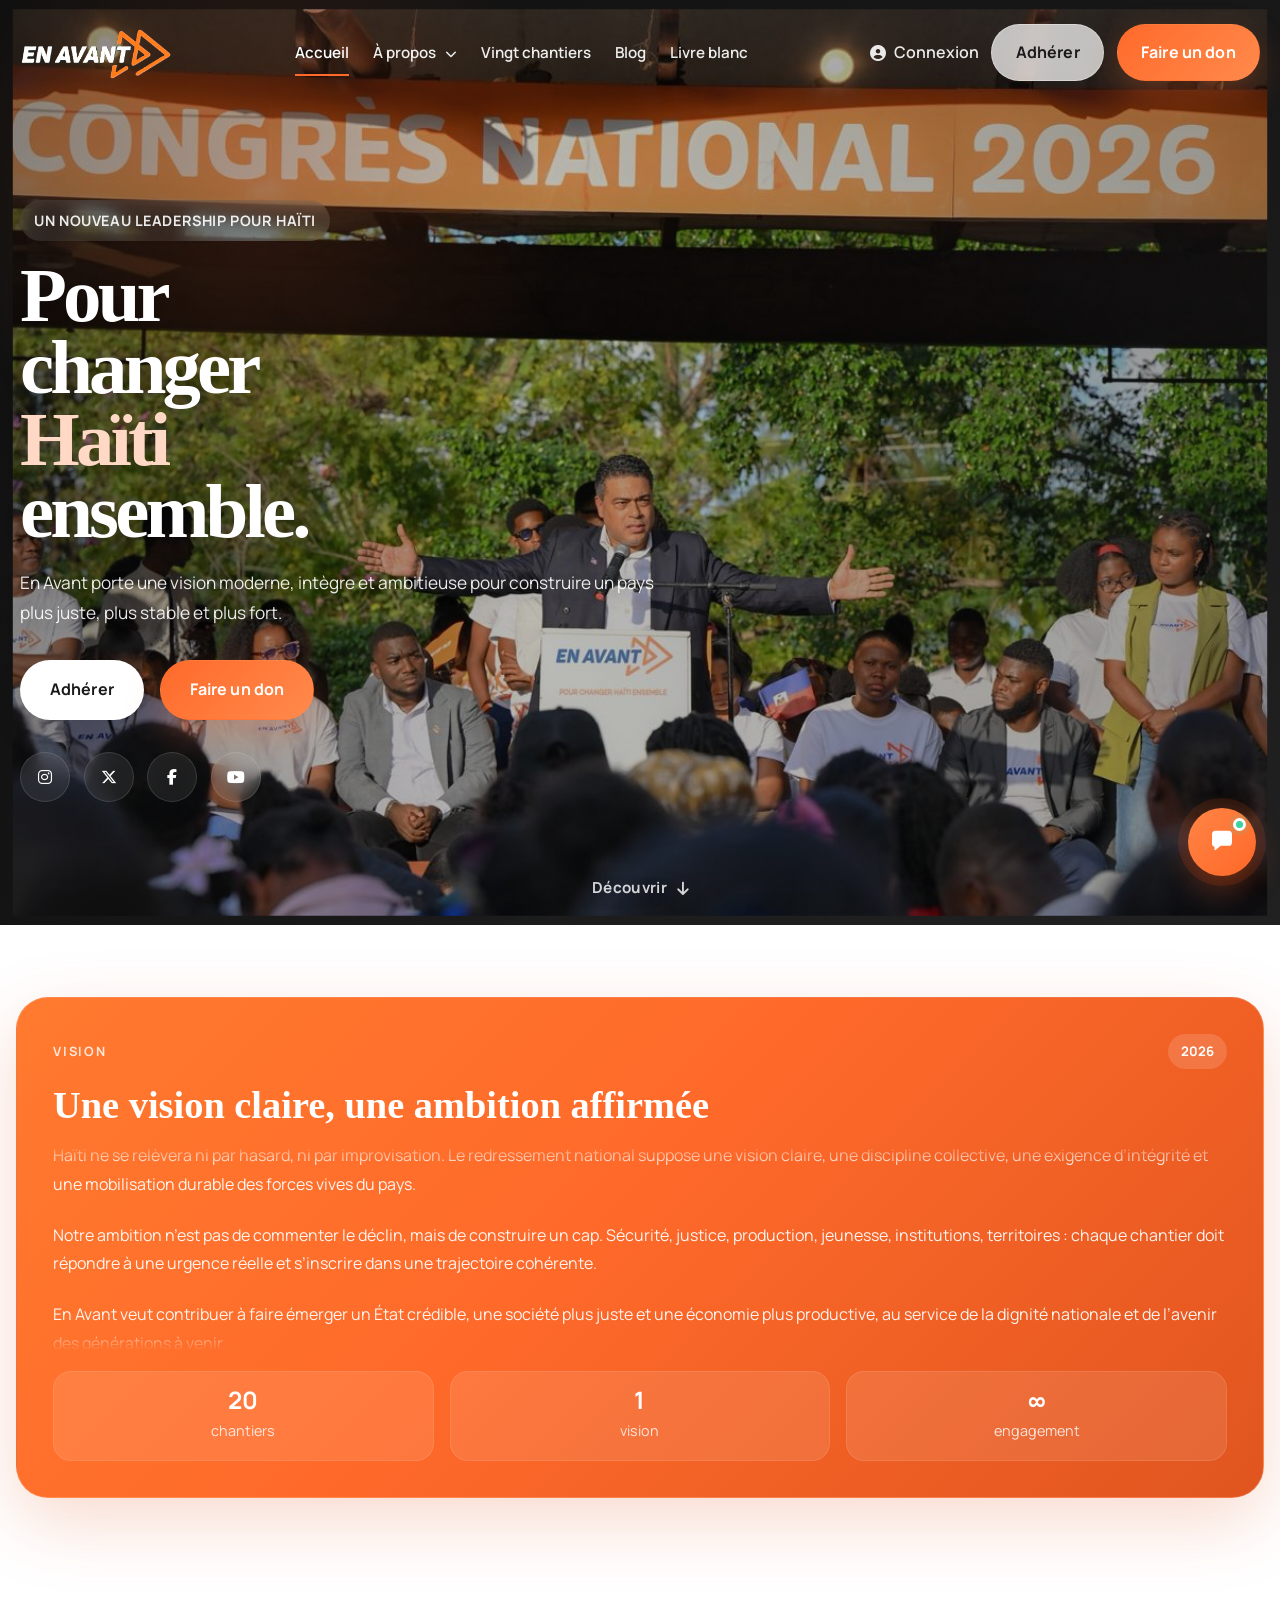
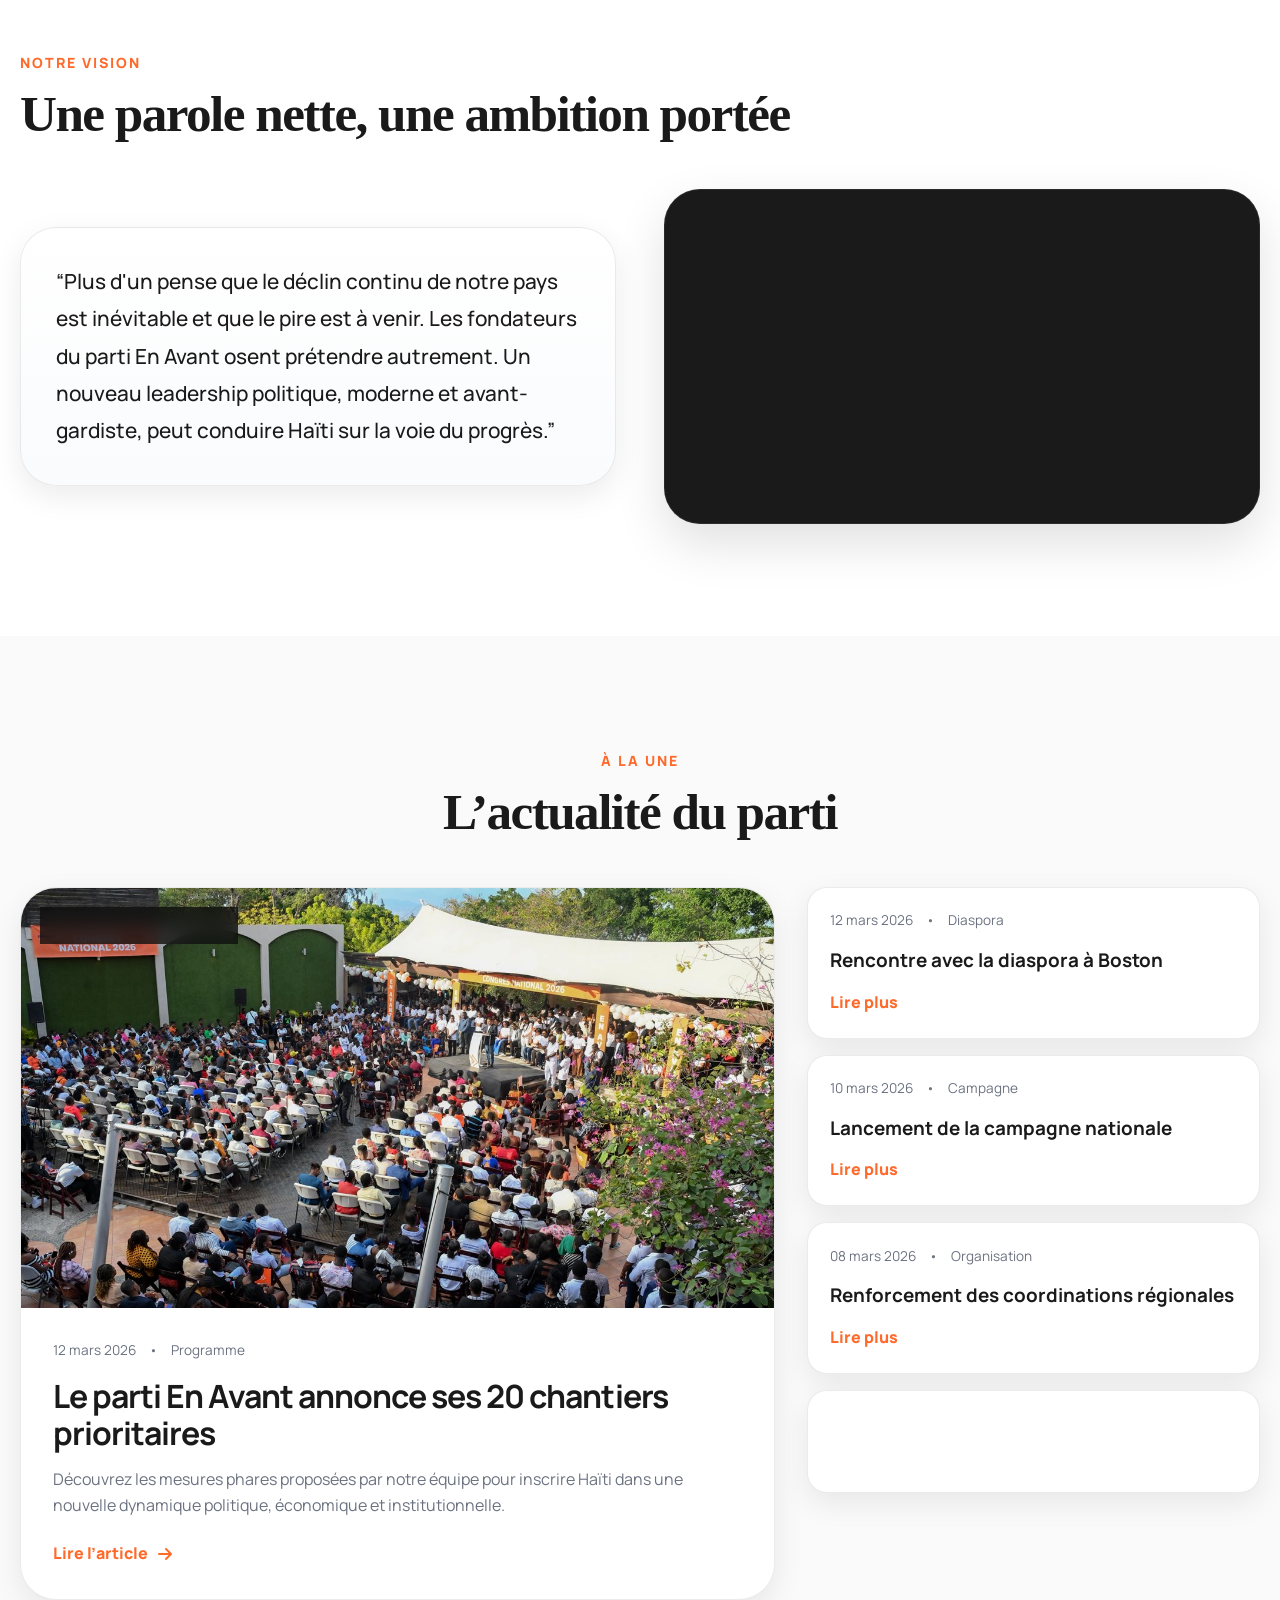
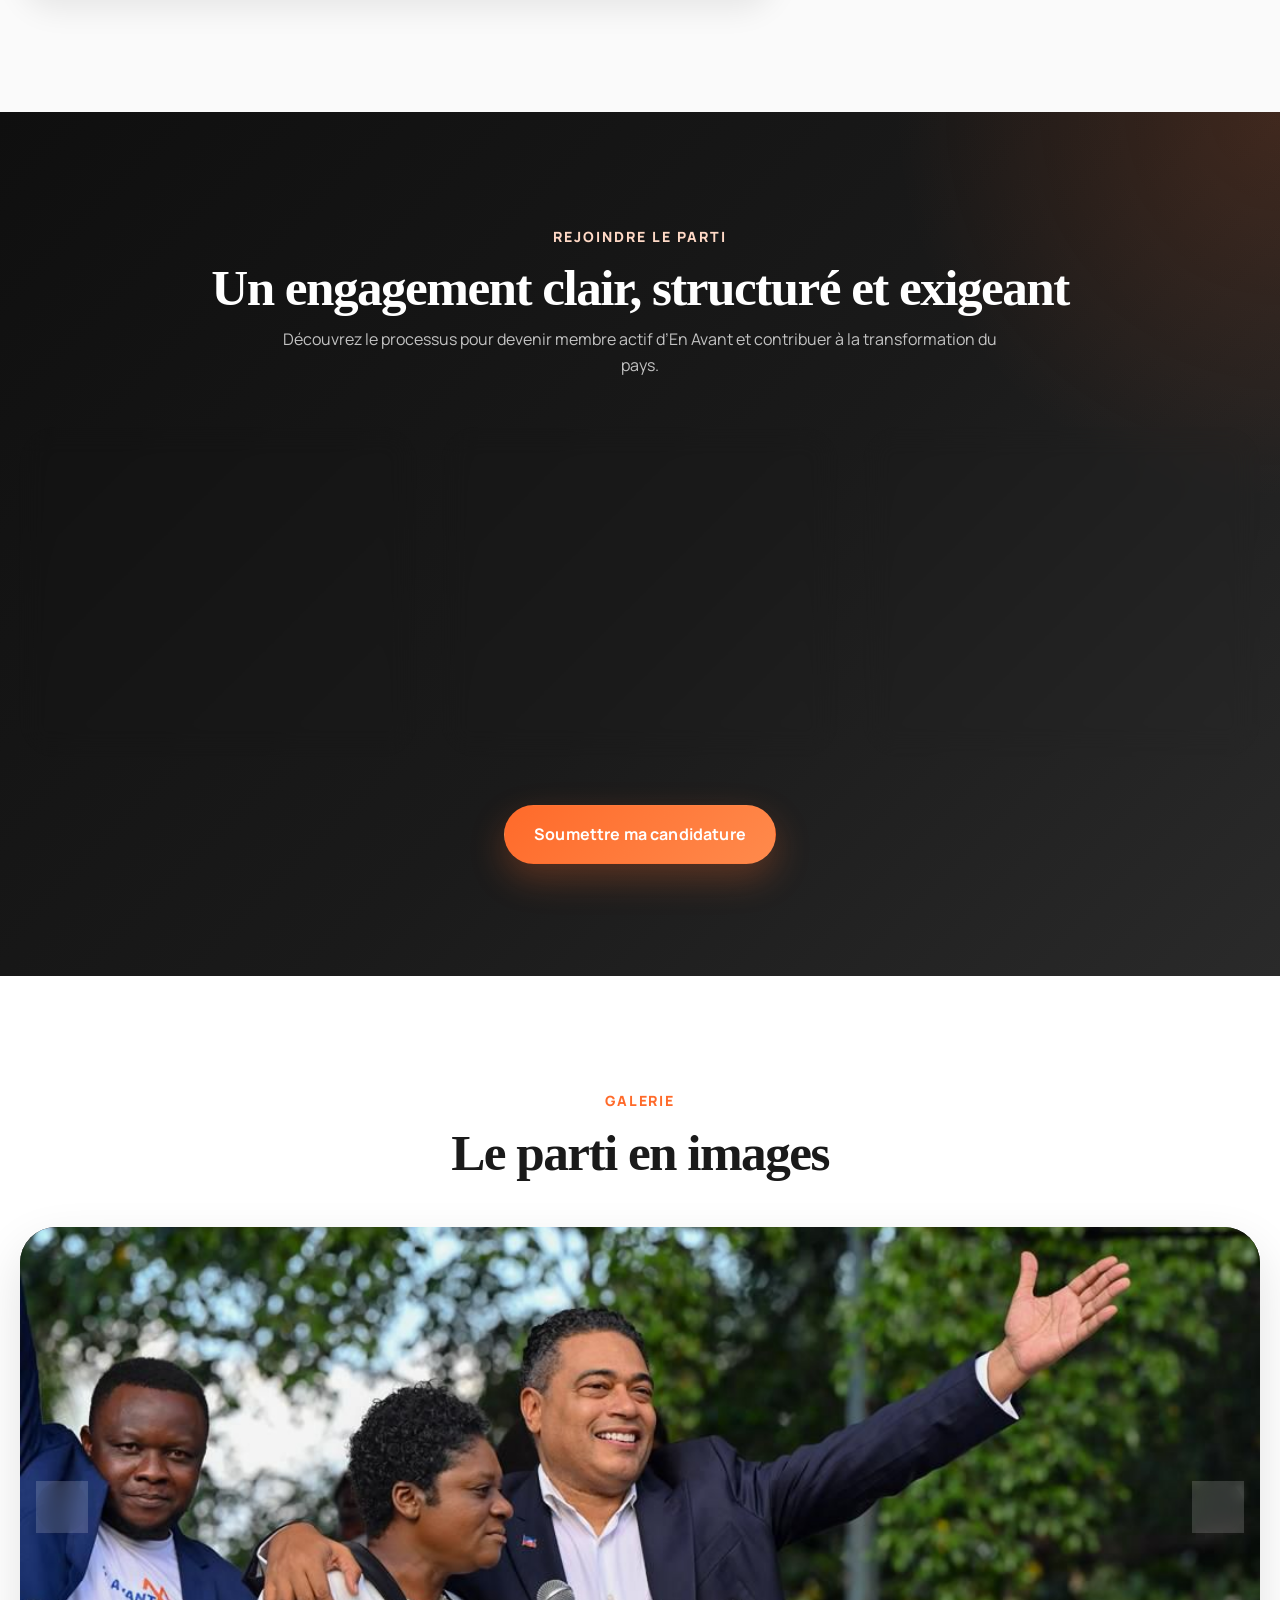
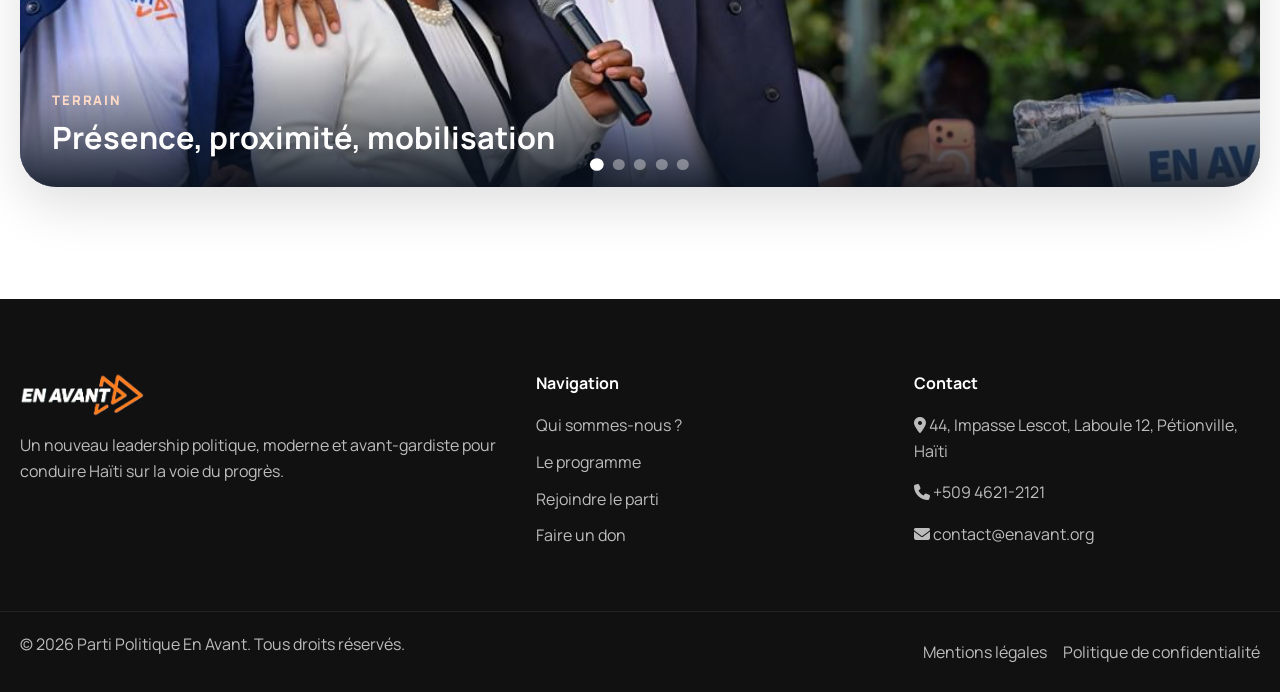
==== commit 21ef0427: "more responsive" ====
--- a/index.html
+++ b/index.html
@@ -35,7 +35,7 @@
     href="https://cdnjs.cloudflare.com/ajax/libs/font-awesome/6.5.1/css/all.min.css"
   />
 
-  <!-- Main stylesheet -->
+  <!-- Feuille principale -->
   <link rel="stylesheet" href="css/style.css" />
 </head>
 
@@ -99,7 +99,7 @@
   </header>
 
   <main>
-    <!-- Hero principal -->
+    <!-- Hero -->
     <section id="hero" class="hero">
       <div class="hero-bg"></div>
       <div class="hero-overlay"></div>
@@ -154,45 +154,57 @@
       </a>
     </section>
 
-    <!-- Bloc vision juste après le hero -->
+    <!-- Bloc vision -->
     <section id="home-vision-strip" class="section section-light">
-      <div class="vision-strip-shell">
-        <div class="hero-card hero-card-scroll reveal-up full-width-vision-card">
-          <div class="hero-card-top">
-            <span class="hero-card-label">Vision</span>
-            <span class="hero-card-pill">2026</span>
-          </div>
-          <h2>Une parole claire, une  ambition assumée</h2>
-
-          <div class="hero-card-marquee">
-            <div class="hero-card-marquee-track">
-              <p>
-                Haïti ne se relèvera ni par hasard, ni par improvisation. Le redressement national suppose une vision claire, une discipline collective, une exigence d’intégrité et une mobilisation durable des forces vives du pays.
-              </p>
-
-              <p>
-                Notre ambition n’est pas de commenter le déclin, mais de construire un cap. Sécurité, justice, production, jeunesse, institutions, territoires : chaque chantier doit répondre à une urgence réelle et s’inscrire dans une trajectoire cohérente.
-              </p>
-
-              <p>
-                En Avant veut contribuer à faire émerger un État crédible, une société plus juste et une économie plus productive, au service de la dignité nationale et de l’avenir des générations à venir.
-              </p>
-
-              <p>
-                La jeunesse, la diaspora, les collectivités, les travailleurs, les entrepreneurs, les enseignants et les artistes ont tous un rôle à jouer dans cette reconstruction. Le pays a besoin d’une méthode, d’une volonté et d’un horizon partagé.
-              </p>
-
-              <p>
-                Haïti ne se relèvera ni par hasard, ni par improvisation. Le redressement national suppose une vision claire, une discipline collective, une exigence d’intégrité et une mobilisation durable des forces vives du pays.
-              </p>
-
-              <p>
-                Notre ambition n’est pas de commenter le déclin, mais de construire un cap. Sécurité, justice, production, jeunesse, institutions, territoires : chaque chantier doit répondre à une urgence réelle et s’inscrire dans une trajectoire cohérente.
-              </p>
-            </div>
-          </div>
-
-          <div class="hero-card-stats">
+      <div class="vision-strip-shell reveal-up">
+        <div class="vision-strip-card">
+          <div class="vision-strip-head">
+            <span class="vision-strip-label">Vision</span>
+            <span class="vision-strip-pill">2026</span>
+          </div>
+
+          <h2 class="vision-strip-title">Une vision claire, une ambition affirmée</h2>
+
+          <div class="vision-strip-marquee">
+            <div class="vision-strip-track">
+              <p>
+                Haïti ne se relèvera ni par hasard, ni par improvisation. Le redressement national suppose
+                une vision claire, une discipline collective, une exigence d’intégrité et une mobilisation durable
+                des forces vives du pays.
+              </p>
+
+              <p>
+                Notre ambition n’est pas de commenter le déclin, mais de construire un cap. Sécurité, justice,
+                production, jeunesse, institutions, territoires : chaque chantier doit répondre à une urgence réelle
+                et s’inscrire dans une trajectoire cohérente.
+              </p>
+
+              <p>
+                En Avant veut contribuer à faire émerger un État crédible, une société plus juste et une économie
+                plus productive, au service de la dignité nationale et de l’avenir des générations à venir.
+              </p>
+
+              <p>
+                La jeunesse, la diaspora, les collectivités, les travailleurs, les entrepreneurs, les enseignants
+                et les artistes ont tous un rôle à jouer dans cette reconstruction. Le pays a besoin d’une méthode,
+                d’une volonté et d’un horizon partagé.
+              </p>
+
+              <p>
+                Haïti ne se relèvera ni par hasard, ni par improvisation. Le redressement national suppose
+                une vision claire, une discipline collective, une exigence d’intégrité et une mobilisation durable
+                des forces vives du pays.
+              </p>
+
+              <p>
+                Notre ambition n’est pas de commenter le déclin, mais de construire un cap. Sécurité, justice,
+                production, jeunesse, institutions, territoires : chaque chantier doit répondre à une urgence réelle
+                et s’inscrire dans une trajectoire cohérente.
+              </p>
+            </div>
+          </div>
+
+          <div class="vision-strip-stats">
             <div>
               <strong>20</strong>
               <span>chantiers</span>
@@ -208,11 +220,6 @@
           </div>
         </div>
       </div>
-
-      <a href="#vision" class="hero-scroll" aria-label="Descendre vers la section suivante">
-        <span>Découvrir</span>
-        <i class="fa-solid fa-arrow-down"></i>
-      </a>
     </section>
 
     <!-- Vision -->
@@ -235,16 +242,16 @@
 
           <div class="vision-media reveal-right">
             <div class="video-shell">
-              <iframe 
-              width="560" 
-              height="315" 
-              src="https://www.youtube.com/embed/DyB86KKDdCI?si=s8EsloqAgnvdMZmQ" 
-              title="YouTube video player" 
-              frameborder="0" 
-              allow="accelerometer; autoplay; clipboard-write; encrypted-media; gyroscope; picture-in-picture; web-share" 
-              referrerpolicy="strict-origin-when-cross-origin" 
-              allowfullscreen>
-              </iframe>
+              <iframe
+                width="560"
+                height="315"
+                src="https://www.youtube.com/embed/DyB86KKDdCI?si=s8EsloqAgnvdMZmQ"
+                title="YouTube video player"
+                frameborder="0"
+                allow="accelerometer; autoplay; clipboard-write; encrypted-media; gyroscope; picture-in-picture; web-share"
+                referrerpolicy="strict-origin-when-cross-origin"
+                allowfullscreen
+              ></iframe>
             </div>
           </div>
         </div>
@@ -321,7 +328,7 @@
       </div>
     </section>
 
-    <!-- Join -->
+    <!-- Rejoindre -->
     <section id="rejoindre" class="section section-dark">
       <div class="container">
         <div class="section-head center reveal-up">
@@ -371,7 +378,7 @@
       </div>
     </section>
 
-    <!-- Gallery -->
+    <!-- Galerie -->
     <section id="galerie" class="section section-light">
       <div class="container">
         <div class="section-head center reveal-up">
@@ -477,12 +484,12 @@
     </div>
   </footer>
 
-  <!-- Bouton retour en haut -->
+  <!-- Retour en haut -->
   <button id="backToTop" class="back-to-top" aria-label="Remonter en haut">
     <i class="fa-solid fa-arrow-up"></i>
   </button>
 
-  <!-- Bouton chatbot -->
+  <!-- Chatbot -->
   <button class="chatbot-fab" id="chatbotFab" aria-label="Ouvrir le chat">
     <span class="chatbot-icon">
       <svg viewBox="0 0 24 24" aria-hidden="true">
--- a/css/style.css
+++ b/css/style.css
@@ -143,7 +143,7 @@
   100% { transform: translateX(260%); }
 }
 
-/* Buttons */
+/* Boutons */
 .btn {
   display: inline-flex;
   align-items: center;
@@ -428,10 +428,13 @@
 .hero-grid {
   position: relative;
   z-index: 2;
-  display: grid;
-  grid-template-columns: minmax(0, 1.2fr) minmax(320px, 420px);
-  gap: 3rem;
+  display: flex;
   align-items: center;
+  min-height: 80vh;
+}
+
+.hero-copy {
+  max-width: 680px;
 }
 
 .eyebrow {
@@ -504,91 +507,6 @@
   transform: translateY(-4px);
 }
 
-.hero-card {
-  position: relative;
-  padding: 1.6rem;
-  border-radius: 28px;
-  background: linear-gradient(180deg, rgba(255, 255, 255, 0.16), rgba(255, 255, 255, 0.08));
-  border: 1px solid rgba(255, 255, 255, 0.22);
-  backdrop-filter: blur(18px);
-  -webkit-backdrop-filter: blur(18px);
-  box-shadow: var(--shadow-strong);
-  color: var(--color-white);
-}
-
-.hero-card::before {
-  content: "";
-  position: absolute;
-  inset: 0;
-  border-radius: inherit;
-  border: 1px solid rgba(255, 255, 255, 0.08);
-  pointer-events: none;
-}
-
-.hero-card-top {
-  display: flex;
-  align-items: center;
-  justify-content: space-between;
-  gap: 1rem;
-  margin-bottom: 1.2rem;
-}
-
-.hero-card-label {
-  font-size: 0.82rem;
-  text-transform: uppercase;
-  letter-spacing: 0.12em;
-  opacity: 0.82;
-  font-weight: 700;
-}
-
-.hero-card-pill {
-  padding: 0.45rem 0.8rem;
-  border-radius: 999px;
-  background: rgba(255, 255, 255, 0.14);
-  font-size: 0.82rem;
-  font-weight: 700;
-}
-
-.hero-card h2 {
-  margin-bottom: 0.8rem;
-  font-size: clamp(1.6rem, 2.2vw, 2.3rem);
-  line-height: 1.12;
-  max-width: 10ch;
-}
-
-.hero-card p {
-  color: rgba(255, 255, 255, 0.9);
-  line-height: 1.7;
-  margin-bottom: 1.4rem;
-}
-
-.hero-card-stats {
-  display: grid;
-  grid-template-columns: repeat(3, 1fr);
-  gap: 0.9rem;
-}
-
-.hero-card-stats div {
-  padding: 1rem;
-  border-radius: 18px;
-  background: rgba(255, 255, 255, 0.12);
-  border: 1px solid rgba(255, 255, 255, 0.12);
-  backdrop-filter: blur(10px);
-  text-align: center;
-}
-
-.hero-card-stats strong {
-  display: block;
-  font-size: 1.5rem;
-  line-height: 1;
-  margin-bottom: 0.35rem;
-}
-
-.hero-card-stats span {
-  font-size: 0.9rem;
-  color: rgba(255, 255, 255, 0.8);
-}
-
 .hero-scroll {
   position: absolute;
   left: 50%;
@@ -610,7 +528,6 @@
 
 .hero-copy h1,
 .hero-text,
-.hero-card,
 .hero-scroll,
 .hero-socials a,
 .eyebrow {
@@ -622,39 +539,90 @@
   50% { transform: translateY(6px); }
 }
 
-/* Vision card with scrolling text */
-.hero-card-scroll {
+/* Bloc vision */
+#home-vision-strip {
+  padding: 4.5rem 0 2.5rem;
+  background: var(--color-white);
+}
+
+.vision-strip-shell {
+  width: min(calc(100% - 2rem), 1380px);
+  margin: 0 auto;
+}
+
+.vision-strip-card {
+  width: 100%;
+  padding: 2.25rem;
+  border-radius: 32px;
+  background:
+    linear-gradient(135deg, #ff7a2f 0%, #ff6a2a 45%, #e0551f 100%);
+  border: 1px solid rgba(255, 255, 255, 0.16);
+  box-shadow: 0 24px 70px rgba(224, 85, 31, 0.22);
+  color: var(--color-white);
+}
+
+.vision-strip-head {
+  display: flex;
+  justify-content: space-between;
+  align-items: center;
+  gap: 1rem;
+  margin-bottom: 1rem;
+}
+
+.vision-strip-label {
+  font-size: 0.8rem;
+  text-transform: uppercase;
+  letter-spacing: 0.14em;
+  opacity: 0.82;
+  font-weight: 700;
+}
+
+.vision-strip-pill {
+  padding: 0.45rem 0.8rem;
+  border-radius: 999px;
+  background: rgba(255, 255, 255, 0.14);
+  font-size: 0.82rem;
+  font-weight: 700;
+}
+
+.vision-strip-title {
+  margin-bottom: 1rem;
+  color: var(--color-white);
+  font-family: var(--font-display);
+  font-size: clamp(2rem, 3vw, 3rem);
+  line-height: 1.05;
+  max-width: 760px;
+}
+
+.vision-strip-marquee {
+  position: relative;
+  height: 210px;
   overflow: hidden;
-}
-
-.hero-card-marquee {
-  position: relative;
-  height: 220px;
-  overflow: hidden;
-  mask-image: linear-gradient(to bottom, transparent 0%, black 10%, black 90%, transparent 100%);
-  -webkit-mask-image: linear-gradient(to bottom, transparent 0%, black 10%, black 90%, transparent 100%);
-  margin-bottom: 1.2rem;
-}
-
-.hero-card-marquee-track {
+  margin-bottom: 1.25rem;
+  mask-image: linear-gradient(to bottom, transparent 0%, black 12%, black 88%, transparent 100%);
+  -webkit-mask-image: linear-gradient(to bottom, transparent 0%, black 12%, black 88%, transparent 100%);
+}
+
+.vision-strip-track {
   display: flex;
   flex-direction: column;
-  gap: 1.2rem;
-  animation: scrollVision 18s linear infinite;
-}
-
-.hero-card-marquee p {
+  gap: 1.35rem;
+  animation: visionScroll 20s linear infinite;
+}
+
+.vision-strip-marquee p {
   margin: 0;
-  color: rgba(255, 255, 255, 0.9);
+  color: rgba(255, 255, 255, 0.92);
+  font-size: 1rem;
   line-height: 1.8;
-  font-size: 1rem;
-}
-
-.hero-card-scroll:hover .hero-card-marquee-track {
+  max-width: 1180px;
+}
+
+.vision-strip-card:hover .vision-strip-track {
   animation-play-state: paused;
 }
 
-@keyframes scrollVision {
+@keyframes visionScroll {
   0% {
     transform: translateY(0);
   }
@@ -663,7 +631,34 @@
   }
 }
 
-/* Main sections */
+.vision-strip-stats {
+  display: grid;
+  grid-template-columns: repeat(3, 1fr);
+  gap: 1rem;
+}
+
+.vision-strip-stats div {
+  padding: 1rem;
+  border-radius: 18px;
+  text-align: center;
+  background: rgba(255, 255, 255, 0.1);
+  border: 1px solid rgba(255, 255, 255, 0.1);
+}
+
+.vision-strip-stats strong {
+  display: block;
+  font-size: 1.5rem;
+  line-height: 1;
+  margin-bottom: 0.35rem;
+  color: var(--color-white);
+}
+
+.vision-strip-stats span {
+  font-size: 0.9rem;
+  color: rgba(255, 255, 255, 0.82);
+}
+
+/* Sections */
 .section {
   padding: 7rem 0;
 }
@@ -782,7 +777,7 @@
   border: 0;
 }
 
-/* News section */
+/* Actualités */
 .news-layout {
   display: grid;
   grid-template-columns: 1.5fr 0.9fr;
@@ -926,7 +921,7 @@
   font-weight: 800;
 }
 
-/* Join section */
+/* Rejoindre */
 .process-grid {
   display: grid;
   grid-template-columns: repeat(3, 1fr);
@@ -980,7 +975,7 @@
   color: rgba(255, 255, 255, 0.74);
 }
 
-/* Slider */
+/* Galerie */
 .premium-slider {
   position: relative;
   border-radius: var(--radius-xl);
@@ -1150,7 +1145,7 @@
   gap: 1rem;
 }
 
-/* Back to top */
+/* Retour en haut */
 .back-to-top {
   position: fixed;
   right: 1.5rem;
@@ -1217,7 +1212,7 @@
   transition-delay: 0.3s;
 }
 
-/* A propos */
+/* About */
 .narrow-container {
   width: min(calc(100% - 2rem), 900px);
   margin: 0 auto;
@@ -1585,7 +1580,7 @@
   color: #ffd9c6;
 }
 
-/* Chat button */
+/* Chatbot */
 .chatbot-fab {
   position: fixed;
   right: 24px;
@@ -1668,239 +1663,364 @@
   }
 }
 
-/* =====================================================
-   HERO SIMPLIFIÉ (plus de carte dedans)
-===================================================== */
-
-.hero-grid {
-  display: flex;
-  align-items: center;
-  min-height: 85vh;
-}
-
-.hero-copy {
-  max-width: 650px;
-  z-index: 2;
-}
-
-/* Boutons */
-.hero-actions {
-  display: flex;
-  gap: 1rem;
-  margin-top: 1.5rem;
-}
-
-/* Réseaux */
-.hero-socials {
-  display: flex;
-  gap: 0.8rem;
-  margin-top: 1.5rem;
-}
-
-.hero-socials a {
-  width: 42px;
-  height: 42px;
-  display: flex;
-  align-items: center;
-  justify-content: center;
-  border-radius: 50%;
-  background: rgba(255,255,255,0.08);
-  color: #fff;
-  transition: 0.3s;
-}
-
-.hero-socials a:hover {
-  background: rgba(255,255,255,0.18);
-}
-
-/* Bloc vision sous le hero */
-#home-vision-strip {
-  padding: 4rem 0 2.5rem;
-  background: var(--color-white);
-}
-
-#home-vision-strip .hero-card {
-  padding: 2.2rem;
-  border-radius: 32px;
-  background:
-    linear-gradient(135deg, #ff7a2f 0%, #ff6a2a 45%, #e0551f 100%);
-  border: 1px solid rgba(255, 255, 255, 0.16);
-  box-shadow: 0 24px 70px rgba(224, 85, 31, 0.22);
-  color: var(--color-white);
-  text-shadow: none;
-}
-
-#home-vision-strip .hero-card h2 {
-  max-width: 700px;
-  margin-bottom: 1rem;
-  color: var(--color-white);
-  font-size: clamp(2rem, 3vw, 3rem);
-  line-height: 1.05;
-}
-
-#home-vision-strip .hero-card-marquee {
-  height: 200px;
-  margin-bottom: 1.2rem;
-}
-
-#home-vision-strip .hero-card-marquee p {
-  color: rgba(255, 255, 255, 0.88);
-  font-size: 1rem;
-  line-height: 1.8;
-}
-
-#home-vision-strip .hero-card-stats {
-  grid-template-columns: repeat(3, 1fr);
-  gap: 1rem;
-}
-
-#home-vision-strip h2 {
-  font-size: clamp(1.6rem, 4vw, 2.8rem);
-  line-height: 1.2;
-}
-
-.no-break {
-  white-space: nowrap;
-}
-
-
-#home-vision-strip .hero-card-stats div {
-  background: rgba(255, 255, 255, 0.08);
-  border: 1px solid rgba(255, 255, 255, 0.08);
-}
-
-.full-width-vision-card {
-  width: 100%;
-}
-
-/* Titre */
-#home-vision-strip h2 {
-  font-size: 2rem;
-  margin-bottom: 1rem;
-}
-
-/* Texte qui défile */
-.hero-card-marquee {
-  height: 180px;
-  overflow: hidden;
-  position: relative;
-}
-
-/* Animation verticale */
-.hero-card-marquee-track {
-  display: flex;
-  flex-direction: column;
-  gap: 2rem;
-  animation: scrollText 25s linear infinite;
-}
-
-.hero-card-marquee p {
-  font-size: 1rem;
-  line-height: 1.7;
-  opacity: 0.9;
-}
-
-/* Animation */
-@keyframes scrollText {
-  0% { transform: translateY(0); }
-  100% { transform: translateY(-50%); }
-}
-
-/* Stats */
-.hero-card-stats {
-  display: grid;
-  grid-template-columns: repeat(3, 1fr);
-  gap: 1rem;
-  margin-top: 1.5rem;
-}
-
-.hero-card-stats div {
-  text-align: center;
-  padding: 1rem;
-  border-radius: 16px;
-  background: rgba(255,255,255,0.08);
-}
-
-.hero-card-stats strong {
-  font-size: 1.5rem;
-  display: block;
-}
-
-.hero-card-stats span {
-  font-size: 0.85rem;
-  opacity: 0.7;
-}
-
-
-/* =====================================================
-   RESPONSIVE MOBILE (IMPORTANT)
-===================================================== */
-
-@media (max-width: 768px) {
-  #home-vision-stripe h2 {
-    font-size: 1.4rem;
-  }
-}
-
-  /* Hero */
+/* Tablet */
+@media (max-width: 1100px) {
+  .main-nav ul {
+    gap: 1.2rem;
+  }
+
+  .vision-grid,
+  .news-layout,
+  .footer-grid {
+    grid-template-columns: 1fr;
+  }
+
+  .process-grid {
+    grid-template-columns: 1fr;
+  }
+
+  .vision-strip-shell {
+    width: min(calc(100% - 2rem), 100%);
+  }
+}
+
+/* Small tablet */
+@media (max-width: 991px) {
+  .header-login,
+  .header-actions .btn {
+    display: none;
+  }
+
+  .menu-toggle {
+    display: inline-block;
+  }
+
+  .main-nav {
+    position: fixed;
+    inset: 0;
+    z-index: 1300;
+    background: rgba(10, 10, 10, 0.96);
+    backdrop-filter: blur(14px);
+    transform: translateY(-100%);
+    transition: var(--transition-smooth);
+    padding: 7rem 1.5rem 2rem;
+    overflow-y: auto;
+  }
+
+  .main-nav.open {
+    transform: translateY(0);
+  }
+
+  .main-nav ul {
+    flex-direction: column;
+    align-items: flex-start;
+    gap: 1.2rem;
+  }
+
+  .main-nav > ul > li > a {
+    color: var(--color-white);
+    font-size: 1.18rem;
+    font-weight: 700;
+  }
+
+  .main-nav > ul > li > a::after {
+    bottom: -0.15rem;
+  }
+
+  .dropdown-menu {
+    position: static;
+    opacity: 1;
+    visibility: visible;
+    transform: none;
+    margin-top: 0.6rem;
+    box-shadow: none;
+    background: transparent;
+    border: 0;
+    padding: 0.2rem 0 0 0.7rem;
+  }
+
+  .dropdown-menu a {
+    padding: 0.55rem 0;
+    background: transparent;
+    color: rgba(255, 255, 255, 0.78);
+  }
+
+  .mobile-cta {
+    display: block;
+  }
+
+  .hero {
+    padding: 6.8rem 0 3.8rem;
+  }
+
   .hero-grid {
     min-height: auto;
+    align-items: start;
+  }
+
+  .hero-copy h1 {
+    font-size: clamp(2.5rem, 10vw, 4rem);
+    max-width: 9ch;
+  }
+
+  .hero-text {
+    font-size: 1rem;
+    line-height: 1.65;
+  }
+
+  .hero-actions {
+    flex-direction: column;
+    align-items: stretch;
+    gap: 0.8rem;
+  }
+
+  .hero-actions .btn {
+    width: 100%;
+  }
+
+  .hero-scroll {
+    display: none;
+  }
+
+  .about-split,
+  .christophe-grid,
+  .values-grid,
+  .history-split,
+  .history-dark-grid,
+  .history-gallery-grid,
+  .order-grid {
+    grid-template-columns: 1fr;
+  }
+
+  .about-hero,
+  .history-hero {
+    min-height: 60vh;
+    padding-top: 9rem;
+  }
+
+  .history-photo,
+  .history-photo img {
+    min-height: 260px;
+  }
+}
+
+/* Mobile */
+@media (max-width: 768px) {
+  .section {
+    padding: 5.2rem 0;
+  }
+
+  .brand img {
+    height: 54px;
+  }
+
+  .site-header.scrolled .brand img {
+    height: 48px;
+  }
+
+  .vision-quote,
+  .feature-body,
+  .mini-news-card,
+  .news-cta-box,
+  .process-card {
+    padding: 1.4rem;
+  }
+
+  .feature-media {
+    height: 280px;
+  }
+
+  .slider-track,
+  .slide img {
+    min-height: 360px;
+    height: 360px;
+  }
+
+  .slide-overlay {
+    padding: 1.2rem;
+  }
+
+  .footer-bottom-row {
+    flex-direction: column;
+    align-items: flex-start;
+  }
+
+  .hero {
+    padding-top: 7.2rem;
+    padding-bottom: 3rem;
+    min-height: auto;
+    align-items: flex-start;
+  }
+
+  .hero-bg {
+    background-position: center top;
+  }
+
+  .hero-overlay {
+    background:
+      linear-gradient(
+        180deg,
+        rgba(0, 0, 0, 0.20) 0%,
+        rgba(0, 0, 0, 0.30) 24%,
+        rgba(0, 0, 0, 0.46) 52%,
+        rgba(0, 0, 0, 0.62) 100%
+      );
+  }
+
+  .hero-copy {
+    max-width: 100%;
+    padding: 1rem;
+    border-radius: 20px;
+    background: rgba(0, 0, 0, 0.28);
+    backdrop-filter: blur(6px);
+    -webkit-backdrop-filter: blur(6px);
+  }
+
+  .hero-copy h1 {
+    font-size: clamp(2.2rem, 10vw, 3.3rem);
+    line-height: 0.95;
+    margin-bottom: 0.85rem;
+    max-width: none;
+  }
+
+  .hero-text {
+    font-size: 1rem;
+    line-height: 1.6;
+    margin-bottom: 1.2rem;
+  }
+
+  .eyebrow {
+    font-size: 0.74rem;
+    padding: 0.45rem 0.75rem;
+    margin-bottom: 0.85rem;
+  }
+
+  .hero-actions {
+    display: flex;
+    flex-direction: column;
+    gap: 0.9rem;
+    margin-bottom: 1.2rem;
+  }
+
+  .hero-actions .btn {
+    width: 100%;
+    min-height: 58px;
+    font-size: 1.05rem;
+  }
+
+  .hero-socials {
+    justify-content: flex-start;
+    gap: 0.8rem;
+  }
+
+  .hero-socials a {
+    width: 54px;
+    height: 54px;
+  }
+
+  #home-vision-strip {
+    padding: 2.2rem 0 1.2rem;
+  }
+
+  .vision-strip-shell {
+    width: min(calc(100% - 1rem), 100%);
+  }
+
+  .vision-strip-card {
+    padding: 1.15rem;
+    border-radius: 22px;
+  }
+
+  .vision-strip-head {
+    margin-bottom: 0.8rem;
+  }
+
+  .vision-strip-label {
+    font-size: 0.76rem;
+  }
+
+  .vision-strip-pill {
+    font-size: 0.76rem;
+    padding: 0.4rem 0.75rem;
+  }
+
+  .vision-strip-title {
+    font-size: 1.4rem;
+    line-height: 1.15;
+    max-width: none;
+  }
+
+  .vision-strip-marquee {
+    height: 150px;
+    margin-bottom: 1rem;
+  }
+
+  .vision-strip-marquee p {
+    font-size: 0.95rem;
+    line-height: 1.65;
+  }
+
+  .vision-strip-stats {
+    gap: 0.6rem;
+  }
+
+  .vision-strip-stats div {
+    padding: 0.8rem 0.45rem;
+    border-radius: 14px;
+  }
+
+  .vision-strip-stats strong {
+    font-size: 1.15rem;
+  }
+
+  .vision-strip-stats span {
+    font-size: 0.78rem;
+  }
+
+  .chatbot-fab {
+    width: 58px;
+    height: 58px;
+    right: 14px;
+    bottom: 14px;
+  }
+
+  .chatbot-icon {
+    width: 24px;
+    height: 24px;
+  }
+
+  .chatbot-dot {
+    width: 10px;
+    height: 10px;
+    top: 7px;
+    right: 7px;
+  }
+}
+
+/* Small mobile */
+@media (max-width: 640px) {
+  .container {
+    width: min(calc(100% - 1.25rem), var(--container));
+  }
+
+  .section {
     padding: 4rem 0;
   }
 
-  .hero-actions {  flex-direction: column;
-  }
-
-  .hero-actions a {
-    width: 100%;
-    text-align: center;
-  }
-
-  .hero-socials {
-    justify-content: center;
-  }
-
-  /* Bloc vision */
-  #home-vision-strip {
-    padding: 2rem 1rem;
-  }
-
-  #home-vision-strip .hero-card {
-    padding: 1.2rem;
-    border-radius: 20px;
-  }
-
-  #home-vision-strip h2{
-    white-space: nowrap;
-    font-size: clamp(1.4rem, 3vw, 2.5rem);
-  }
-
-  #home-vision-strip h2 {
-    font-size: 1.4rem;
-  }
-  
-#vision h2 {
-  max-width: 800px
-}
-  .hero-card-marquee {
-    height: 140px;
-  }
-
-  .hero-card-marquee p {  font-size: 0.95rem;
-  }
-
-  .hero-card-stats {
-    gap: 0.5rem;
-  }
-
-  .hero-card-stats div {
-    padding: 0.7rem;
-  }
-
-  .hero-card-stats strong {
-    font-size: 1.2rem;
-  }
-
-  .hero-card-stats span {
-    font-size: 0.75rem;
-  }+  .header-shell {
+    min-height: 72px;
+  }
+
+  .brand img {
+    height: 50px;
+  }
+
+  .hero {
+    padding-top: 6.5rem;
+  }
+
+  .hero-copy h1 {
+    font-size: clamp(2.1rem, 11vw, 3.2rem);
+    line-height: 0.98;
+  }
+}
